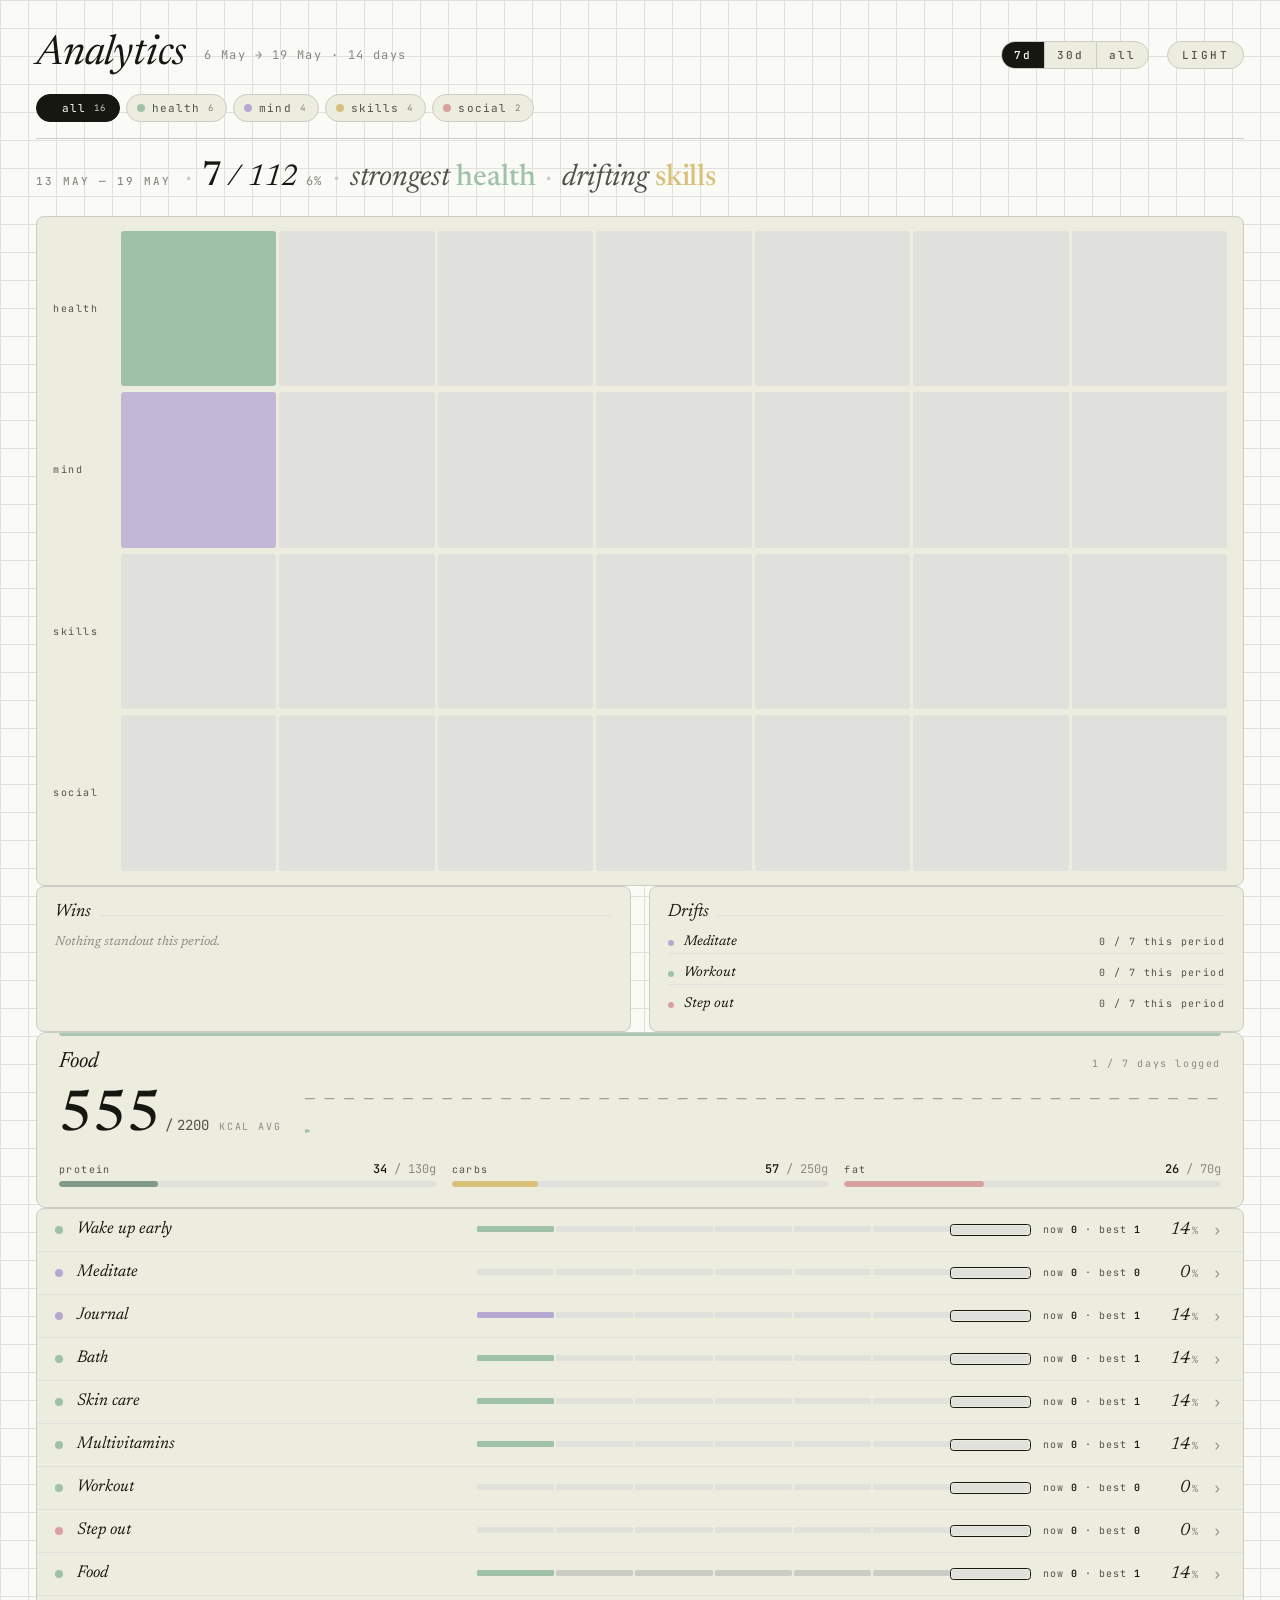
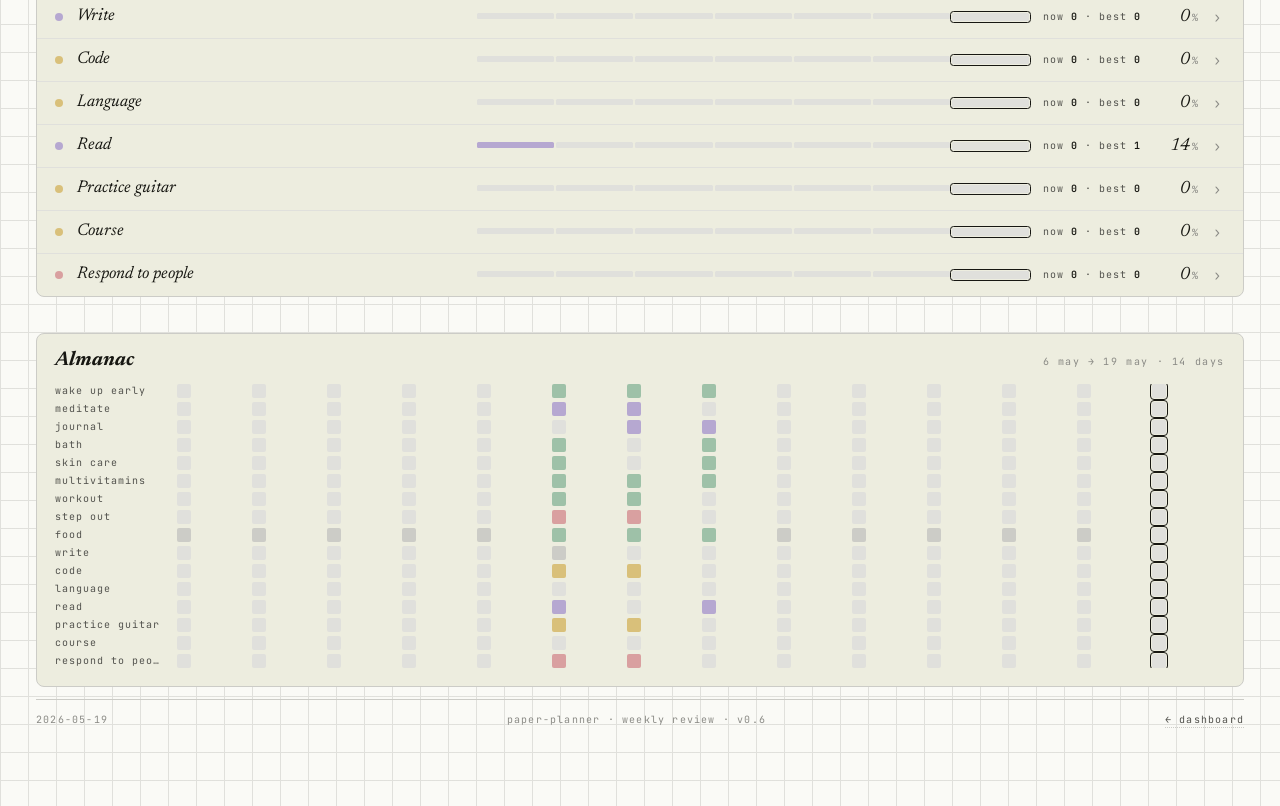
==== analytics.html @ 9935103f "add to-do side panel (v0.7)   - state/todos.yaml: single cross-day file holding running to-dos   - a" ====
<!doctype html>
<html lang="en">
<head>
<meta charset="utf-8" />
<meta name="viewport" content="width=device-width, initial-scale=1" />
<title>Analytics — Life · 6 May → 19 May · 14 days</title>
<link rel="preconnect" href="https://fonts.googleapis.com">
<link rel="preconnect" href="https://fonts.gstatic.com" crossorigin>
<link href="https://fonts.googleapis.com/css2?family=Newsreader:ital,wght@0,400;0,500;1,400;1,500&family=JetBrains+Mono:wght@400;500;600&display=swap" rel="stylesheet">
<link rel="stylesheet" href="style.css" />
</head>
<body data-theme="light" data-filter="all" data-range="7d" data-page="analytics">
  <div class="paper paper--ana">
    <header class="head">
      <div class="headline">
        <h1 class="date">Analytics</h1>
        <span class="time">6 May → 19 May · 14 days</span>
        <div class="range-toggle" role="tablist" aria-label="Time range"><button class="range-btn" data-range="7d" type="button">7d</button><button class="range-btn" data-range="30d" type="button">30d</button><button class="range-btn" data-range="all" type="button">all</button></div>
        <button class="theme-btn" data-action="theme" type="button" aria-label="Toggle theme">light</button>
      </div>
      <nav class="filters" aria-label="Filter by category"><button class="pill pill--all" data-filter="all" type="button"><span class="pill__dot"></span>all<span class="pill__count">16</span></button><button class="pill pill--health" data-filter="health" type="button"><span class="pill__dot"></span>health<span class="pill__count">6</span></button><button class="pill pill--mind" data-filter="mind" type="button"><span class="pill__dot"></span>mind<span class="pill__count">4</span></button><button class="pill pill--skills" data-filter="skills" type="button"><span class="pill__dot"></span>skills<span class="pill__count">4</span></button><button class="pill pill--social" data-filter="social" type="button"><span class="pill__dot"></span>social<span class="pill__count">2</span></button></nav>
    </header>

    <main class="ana-main">
      
      <div class="ana-bundle range-7d" data-range="7d">
        <section class="ana-hero">
          <p class="ana-hero__sentence"><span class="ana-hero__period">13 May — 19 May</span><span class="ana-hero__sep">·</span><span class="ana-hero__count"><b>7</b> / 112</span><span class="ana-hero__pct">6%</span><span class="ana-hero__sep">·</span><span class="ana-hero__cat">strongest <b class="cat cat--health">health</b></span><span class="ana-hero__sep">·</span><span class="ana-hero__cat">drifting <b class="cat cat--skills">skills</b></span></p>
          <div class="ana-hm"><div class="ana-hm__row"><span class="ana-hm__label cat--health">health</span><div class="ana-hm__cells" style="--cols: 7"><span class="hcell hcell--cat-health hcell--i4" title="2026-05-13 · health: 5/6"></span><span class="hcell hcell--cat-health hcell--i0" title="2026-05-14 · health: 0/6"></span><span class="hcell hcell--cat-health hcell--i0" title="2026-05-15 · health: 0/6"></span><span class="hcell hcell--cat-health hcell--i0" title="2026-05-16 · health: 0/6"></span><span class="hcell hcell--cat-health hcell--i0" title="2026-05-17 · health: 0/6"></span><span class="hcell hcell--cat-health hcell--i0" title="2026-05-18 · health: 0/6"></span><span class="hcell hcell--cat-health hcell--i0" title="2026-05-19 · health: 0/6"></span></div></div><div class="ana-hm__row"><span class="ana-hm__label cat--mind">mind</span><div class="ana-hm__cells" style="--cols: 7"><span class="hcell hcell--cat-mind hcell--i3" title="2026-05-13 · mind: 2/4"></span><span class="hcell hcell--cat-mind hcell--i0" title="2026-05-14 · mind: 0/4"></span><span class="hcell hcell--cat-mind hcell--i0" title="2026-05-15 · mind: 0/4"></span><span class="hcell hcell--cat-mind hcell--i0" title="2026-05-16 · mind: 0/4"></span><span class="hcell hcell--cat-mind hcell--i0" title="2026-05-17 · mind: 0/4"></span><span class="hcell hcell--cat-mind hcell--i0" title="2026-05-18 · mind: 0/4"></span><span class="hcell hcell--cat-mind hcell--i0" title="2026-05-19 · mind: 0/4"></span></div></div><div class="ana-hm__row"><span class="ana-hm__label cat--skills">skills</span><div class="ana-hm__cells" style="--cols: 7"><span class="hcell hcell--cat-skills hcell--i0" title="2026-05-13 · skills: 0/4"></span><span class="hcell hcell--cat-skills hcell--i0" title="2026-05-14 · skills: 0/4"></span><span class="hcell hcell--cat-skills hcell--i0" title="2026-05-15 · skills: 0/4"></span><span class="hcell hcell--cat-skills hcell--i0" title="2026-05-16 · skills: 0/4"></span><span class="hcell hcell--cat-skills hcell--i0" title="2026-05-17 · skills: 0/4"></span><span class="hcell hcell--cat-skills hcell--i0" title="2026-05-18 · skills: 0/4"></span><span class="hcell hcell--cat-skills hcell--i0" title="2026-05-19 · skills: 0/4"></span></div></div><div class="ana-hm__row"><span class="ana-hm__label cat--social">social</span><div class="ana-hm__cells" style="--cols: 7"><span class="hcell hcell--cat-social hcell--i0" title="2026-05-13 · social: 0/2"></span><span class="hcell hcell--cat-social hcell--i0" title="2026-05-14 · social: 0/2"></span><span class="hcell hcell--cat-social hcell--i0" title="2026-05-15 · social: 0/2"></span><span class="hcell hcell--cat-social hcell--i0" title="2026-05-16 · social: 0/2"></span><span class="hcell hcell--cat-social hcell--i0" title="2026-05-17 · social: 0/2"></span><span class="hcell hcell--cat-social hcell--i0" title="2026-05-18 · social: 0/2"></span><span class="hcell hcell--cat-social hcell--i0" title="2026-05-19 · social: 0/2"></span></div></div></div>
        </section>
        <div class="ana-co"><div class="ana-co__col ana-co__col--wins"><h3 class="ana-co__head">Wins</h3><ul class="ana-co__list"><li class="ana-callout ana-callout--empty">Nothing standout this period.</li></ul></div><div class="ana-co__col ana-co__col--drifts"><h3 class="ana-co__head">Drifts</h3><ul class="ana-co__list"><li class="ana-callout ana-callout--zero" data-cat="mind"><span class="ana-callout__dot cat--mind"></span><span class="ana-callout__title">Meditate</span><span class="ana-callout__label">0 / 7 this period</span></li><li class="ana-callout ana-callout--zero" data-cat="health"><span class="ana-callout__dot cat--health"></span><span class="ana-callout__title">Workout</span><span class="ana-callout__label">0 / 7 this period</span></li><li class="ana-callout ana-callout--zero" data-cat="social"><span class="ana-callout__dot cat--social"></span><span class="ana-callout__title">Step out</span><span class="ana-callout__label">0 / 7 this period</span></li></ul></div></div>
        
        <section class="ana-food">
          <header class="ana-food__head">
            <h3 class="ana-food__title">Food</h3>
            <span class="ana-food__sub">1 / 7 days logged</span>
          </header>
          <div class="ana-food__body">
            <div class="ana-food__big">
              <span class="ana-food__big-num">555</span>
              <span class="ana-food__big-sep">/</span>
              <span class="ana-food__big-tgt">2200</span>
              <span class="ana-food__big-unit">kcal avg</span>
            </div>
            <div class="ana-food__chart"><svg class="kcal-spark" viewBox="0 0 280 40" preserveAspectRatio="none" aria-hidden="true"><line class="kcal-spark__target" x1="0" y1="5.2" x2="280" y2="5.2" stroke-dasharray="3 3" /><polyline points="0.0,31.2" fill="none" /><g class="kcal-spark__dots"><circle cx="0.0" cy="31.2" r="2" /></g></svg></div>
          </div>
          <div class="ana-food__macros">
            <div class="ana-food__macro"><div class="ana-food__macro-head"><span class="ana-food__macro-name">protein</span><span class="ana-food__macro-val">34<span class="ana-food__macro-tgt"> / 130g</span></span></div><div class="ana-food__macro-track"><div class="ana-food__macro-fill ana-food__macro-fill--p" style="width: 26.2%"></div></div></div>
            <div class="ana-food__macro"><div class="ana-food__macro-head"><span class="ana-food__macro-name">carbs</span><span class="ana-food__macro-val">57<span class="ana-food__macro-tgt"> / 250g</span></span></div><div class="ana-food__macro-track"><div class="ana-food__macro-fill ana-food__macro-fill--c" style="width: 22.8%"></div></div></div>
            <div class="ana-food__macro"><div class="ana-food__macro-head"><span class="ana-food__macro-name">fat</span><span class="ana-food__macro-val">26<span class="ana-food__macro-tgt"> / 70g</span></span></div><div class="ana-food__macro-track"><div class="ana-food__macro-fill ana-food__macro-fill--f" style="width: 37.1%"></div></div></div>
          </div>
          
        </section>
        <ul class="ana-table">
          <li class="ana-row" data-cat="health" data-id="wake-early">
            <button class="ana-row__main" type="button" aria-expanded="false">
              <span class="ana-row__cat cat--health"></span>
              <span class="ana-row__title">Wake up early</span>
              <span class="ana-row__strip"><div class="goal__strip" aria-label="period history"><span class="cell cell--done" title="2026-05-13: done"></span><span class="cell cell--open" title="2026-05-14: open"></span><span class="cell cell--open" title="2026-05-15: open"></span><span class="cell cell--open" title="2026-05-16: open"></span><span class="cell cell--open" title="2026-05-17: open"></span><span class="cell cell--open" title="2026-05-18: open"></span><span class="cell cell--open cell--today" title="2026-05-19: open"></span></div></span>
              <span class="ana-row__streak">now <b>0</b> · best <b>1</b></span>
              <span class="ana-row__pct">14<span class="ana-row__pct-suf">%</span></span>
              <span class="ana-row__chev" aria-hidden="true">›</span>
            </button>
            <div class="ana-row__expand" hidden>
              <div class="dow">
                <span class="dow__title">by weekday</span>
                <div class="dow__row"><div class="dow__bar dow__bar--cat-health dow__bar--i0" title="M: 0%"><span class="dow__lbl">M</span></div><div class="dow__bar dow__bar--cat-health dow__bar--i0" title="T: 0%"><span class="dow__lbl">T</span></div><div class="dow__bar dow__bar--cat-health dow__bar--i4" title="W: 100%"><span class="dow__lbl">W</span></div><div class="dow__bar dow__bar--cat-health dow__bar--i0" title="T: 0%"><span class="dow__lbl">T</span></div><div class="dow__bar dow__bar--cat-health dow__bar--i0" title="F: 0%"><span class="dow__lbl">F</span></div><div class="dow__bar dow__bar--cat-health dow__bar--i0" title="S: 0%"><span class="dow__lbl">S</span></div><div class="dow__bar dow__bar--cat-health dow__bar--i0" title="S: 0%"><span class="dow__lbl">S</span></div></div>
              </div>
            </div>
          </li>
          <li class="ana-row" data-cat="mind" data-id="meditate">
            <button class="ana-row__main" type="button" aria-expanded="false">
              <span class="ana-row__cat cat--mind"></span>
              <span class="ana-row__title">Meditate</span>
              <span class="ana-row__strip"><div class="goal__strip" aria-label="period history"><span class="cell cell--open" title="2026-05-13: open"></span><span class="cell cell--open" title="2026-05-14: open"></span><span class="cell cell--open" title="2026-05-15: open"></span><span class="cell cell--open" title="2026-05-16: open"></span><span class="cell cell--open" title="2026-05-17: open"></span><span class="cell cell--open" title="2026-05-18: open"></span><span class="cell cell--open cell--today" title="2026-05-19: open"></span></div></span>
              <span class="ana-row__streak">now <b>0</b> · best <b>0</b></span>
              <span class="ana-row__pct">0<span class="ana-row__pct-suf">%</span></span>
              <span class="ana-row__chev" aria-hidden="true">›</span>
            </button>
            <div class="ana-row__expand" hidden>
              <div class="dow">
                <span class="dow__title">by weekday</span>
                <div class="dow__row"><div class="dow__bar dow__bar--cat-mind dow__bar--i0" title="M: 0%"><span class="dow__lbl">M</span></div><div class="dow__bar dow__bar--cat-mind dow__bar--i0" title="T: 0%"><span class="dow__lbl">T</span></div><div class="dow__bar dow__bar--cat-mind dow__bar--i0" title="W: 0%"><span class="dow__lbl">W</span></div><div class="dow__bar dow__bar--cat-mind dow__bar--i0" title="T: 0%"><span class="dow__lbl">T</span></div><div class="dow__bar dow__bar--cat-mind dow__bar--i0" title="F: 0%"><span class="dow__lbl">F</span></div><div class="dow__bar dow__bar--cat-mind dow__bar--i0" title="S: 0%"><span class="dow__lbl">S</span></div><div class="dow__bar dow__bar--cat-mind dow__bar--i0" title="S: 0%"><span class="dow__lbl">S</span></div></div>
              </div>
            </div>
          </li>
          <li class="ana-row" data-cat="mind" data-id="journal">
            <button class="ana-row__main" type="button" aria-expanded="false">
              <span class="ana-row__cat cat--mind"></span>
              <span class="ana-row__title">Journal</span>
              <span class="ana-row__strip"><div class="goal__strip" aria-label="period history"><span class="cell cell--done" title="2026-05-13: done"></span><span class="cell cell--open" title="2026-05-14: open"></span><span class="cell cell--open" title="2026-05-15: open"></span><span class="cell cell--open" title="2026-05-16: open"></span><span class="cell cell--open" title="2026-05-17: open"></span><span class="cell cell--open" title="2026-05-18: open"></span><span class="cell cell--open cell--today" title="2026-05-19: open"></span></div></span>
              <span class="ana-row__streak">now <b>0</b> · best <b>1</b></span>
              <span class="ana-row__pct">14<span class="ana-row__pct-suf">%</span></span>
              <span class="ana-row__chev" aria-hidden="true">›</span>
            </button>
            <div class="ana-row__expand" hidden>
              <div class="dow">
                <span class="dow__title">by weekday</span>
                <div class="dow__row"><div class="dow__bar dow__bar--cat-mind dow__bar--i0" title="M: 0%"><span class="dow__lbl">M</span></div><div class="dow__bar dow__bar--cat-mind dow__bar--i0" title="T: 0%"><span class="dow__lbl">T</span></div><div class="dow__bar dow__bar--cat-mind dow__bar--i4" title="W: 100%"><span class="dow__lbl">W</span></div><div class="dow__bar dow__bar--cat-mind dow__bar--i0" title="T: 0%"><span class="dow__lbl">T</span></div><div class="dow__bar dow__bar--cat-mind dow__bar--i0" title="F: 0%"><span class="dow__lbl">F</span></div><div class="dow__bar dow__bar--cat-mind dow__bar--i0" title="S: 0%"><span class="dow__lbl">S</span></div><div class="dow__bar dow__bar--cat-mind dow__bar--i0" title="S: 0%"><span class="dow__lbl">S</span></div></div>
              </div>
            </div>
          </li>
          <li class="ana-row" data-cat="health" data-id="bath">
            <button class="ana-row__main" type="button" aria-expanded="false">
              <span class="ana-row__cat cat--health"></span>
              <span class="ana-row__title">Bath</span>
              <span class="ana-row__strip"><div class="goal__strip" aria-label="period history"><span class="cell cell--done" title="2026-05-13: done"></span><span class="cell cell--open" title="2026-05-14: open"></span><span class="cell cell--open" title="2026-05-15: open"></span><span class="cell cell--open" title="2026-05-16: open"></span><span class="cell cell--open" title="2026-05-17: open"></span><span class="cell cell--open" title="2026-05-18: open"></span><span class="cell cell--open cell--today" title="2026-05-19: open"></span></div></span>
              <span class="ana-row__streak">now <b>0</b> · best <b>1</b></span>
              <span class="ana-row__pct">14<span class="ana-row__pct-suf">%</span></span>
              <span class="ana-row__chev" aria-hidden="true">›</span>
            </button>
            <div class="ana-row__expand" hidden>
              <div class="dow">
                <span class="dow__title">by weekday</span>
                <div class="dow__row"><div class="dow__bar dow__bar--cat-health dow__bar--i0" title="M: 0%"><span class="dow__lbl">M</span></div><div class="dow__bar dow__bar--cat-health dow__bar--i0" title="T: 0%"><span class="dow__lbl">T</span></div><div class="dow__bar dow__bar--cat-health dow__bar--i4" title="W: 100%"><span class="dow__lbl">W</span></div><div class="dow__bar dow__bar--cat-health dow__bar--i0" title="T: 0%"><span class="dow__lbl">T</span></div><div class="dow__bar dow__bar--cat-health dow__bar--i0" title="F: 0%"><span class="dow__lbl">F</span></div><div class="dow__bar dow__bar--cat-health dow__bar--i0" title="S: 0%"><span class="dow__lbl">S</span></div><div class="dow__bar dow__bar--cat-health dow__bar--i0" title="S: 0%"><span class="dow__lbl">S</span></div></div>
              </div>
            </div>
          </li>
          <li class="ana-row" data-cat="health" data-id="skincare">
            <button class="ana-row__main" type="button" aria-expanded="false">
              <span class="ana-row__cat cat--health"></span>
              <span class="ana-row__title">Skin care</span>
              <span class="ana-row__strip"><div class="goal__strip" aria-label="period history"><span class="cell cell--done" title="2026-05-13: done"></span><span class="cell cell--open" title="2026-05-14: open"></span><span class="cell cell--open" title="2026-05-15: open"></span><span class="cell cell--open" title="2026-05-16: open"></span><span class="cell cell--open" title="2026-05-17: open"></span><span class="cell cell--open" title="2026-05-18: open"></span><span class="cell cell--open cell--today" title="2026-05-19: open"></span></div></span>
              <span class="ana-row__streak">now <b>0</b> · best <b>1</b></span>
              <span class="ana-row__pct">14<span class="ana-row__pct-suf">%</span></span>
              <span class="ana-row__chev" aria-hidden="true">›</span>
            </button>
            <div class="ana-row__expand" hidden>
              <div class="dow">
                <span class="dow__title">by weekday</span>
                <div class="dow__row"><div class="dow__bar dow__bar--cat-health dow__bar--i0" title="M: 0%"><span class="dow__lbl">M</span></div><div class="dow__bar dow__bar--cat-health dow__bar--i0" title="T: 0%"><span class="dow__lbl">T</span></div><div class="dow__bar dow__bar--cat-health dow__bar--i4" title="W: 100%"><span class="dow__lbl">W</span></div><div class="dow__bar dow__bar--cat-health dow__bar--i0" title="T: 0%"><span class="dow__lbl">T</span></div><div class="dow__bar dow__bar--cat-health dow__bar--i0" title="F: 0%"><span class="dow__lbl">F</span></div><div class="dow__bar dow__bar--cat-health dow__bar--i0" title="S: 0%"><span class="dow__lbl">S</span></div><div class="dow__bar dow__bar--cat-health dow__bar--i0" title="S: 0%"><span class="dow__lbl">S</span></div></div>
              </div>
            </div>
          </li>
          <li class="ana-row" data-cat="health" data-id="multivitamins">
            <button class="ana-row__main" type="button" aria-expanded="false">
              <span class="ana-row__cat cat--health"></span>
              <span class="ana-row__title">Multivitamins</span>
              <span class="ana-row__strip"><div class="goal__strip" aria-label="period history"><span class="cell cell--done" title="2026-05-13: done"></span><span class="cell cell--open" title="2026-05-14: open"></span><span class="cell cell--open" title="2026-05-15: open"></span><span class="cell cell--open" title="2026-05-16: open"></span><span class="cell cell--open" title="2026-05-17: open"></span><span class="cell cell--open" title="2026-05-18: open"></span><span class="cell cell--open cell--today" title="2026-05-19: open"></span></div></span>
              <span class="ana-row__streak">now <b>0</b> · best <b>1</b></span>
              <span class="ana-row__pct">14<span class="ana-row__pct-suf">%</span></span>
              <span class="ana-row__chev" aria-hidden="true">›</span>
            </button>
            <div class="ana-row__expand" hidden>
              <div class="dow">
                <span class="dow__title">by weekday</span>
                <div class="dow__row"><div class="dow__bar dow__bar--cat-health dow__bar--i0" title="M: 0%"><span class="dow__lbl">M</span></div><div class="dow__bar dow__bar--cat-health dow__bar--i0" title="T: 0%"><span class="dow__lbl">T</span></div><div class="dow__bar dow__bar--cat-health dow__bar--i4" title="W: 100%"><span class="dow__lbl">W</span></div><div class="dow__bar dow__bar--cat-health dow__bar--i0" title="T: 0%"><span class="dow__lbl">T</span></div><div class="dow__bar dow__bar--cat-health dow__bar--i0" title="F: 0%"><span class="dow__lbl">F</span></div><div class="dow__bar dow__bar--cat-health dow__bar--i0" title="S: 0%"><span class="dow__lbl">S</span></div><div class="dow__bar dow__bar--cat-health dow__bar--i0" title="S: 0%"><span class="dow__lbl">S</span></div></div>
              </div>
            </div>
          </li>
          <li class="ana-row" data-cat="health" data-id="workout">
            <button class="ana-row__main" type="button" aria-expanded="false">
              <span class="ana-row__cat cat--health"></span>
              <span class="ana-row__title">Workout</span>
              <span class="ana-row__strip"><div class="goal__strip" aria-label="period history"><span class="cell cell--open" title="2026-05-13: open"></span><span class="cell cell--open" title="2026-05-14: open"></span><span class="cell cell--open" title="2026-05-15: open"></span><span class="cell cell--open" title="2026-05-16: open"></span><span class="cell cell--open" title="2026-05-17: open"></span><span class="cell cell--open" title="2026-05-18: open"></span><span class="cell cell--open cell--today" title="2026-05-19: open"></span></div></span>
              <span class="ana-row__streak">now <b>0</b> · best <b>0</b></span>
              <span class="ana-row__pct">0<span class="ana-row__pct-suf">%</span></span>
              <span class="ana-row__chev" aria-hidden="true">›</span>
            </button>
            <div class="ana-row__expand" hidden>
              <div class="dow">
                <span class="dow__title">by weekday</span>
                <div class="dow__row"><div class="dow__bar dow__bar--cat-health dow__bar--i0" title="M: 0%"><span class="dow__lbl">M</span></div><div class="dow__bar dow__bar--cat-health dow__bar--i0" title="T: 0%"><span class="dow__lbl">T</span></div><div class="dow__bar dow__bar--cat-health dow__bar--i0" title="W: 0%"><span class="dow__lbl">W</span></div><div class="dow__bar dow__bar--cat-health dow__bar--i0" title="T: 0%"><span class="dow__lbl">T</span></div><div class="dow__bar dow__bar--cat-health dow__bar--i0" title="F: 0%"><span class="dow__lbl">F</span></div><div class="dow__bar dow__bar--cat-health dow__bar--i0" title="S: 0%"><span class="dow__lbl">S</span></div><div class="dow__bar dow__bar--cat-health dow__bar--i0" title="S: 0%"><span class="dow__lbl">S</span></div></div>
              </div>
            </div>
          </li>
          <li class="ana-row" data-cat="social" data-id="step-out">
            <button class="ana-row__main" type="button" aria-expanded="false">
              <span class="ana-row__cat cat--social"></span>
              <span class="ana-row__title">Step out</span>
              <span class="ana-row__strip"><div class="goal__strip" aria-label="period history"><span class="cell cell--open" title="2026-05-13: open"></span><span class="cell cell--open" title="2026-05-14: open"></span><span class="cell cell--open" title="2026-05-15: open"></span><span class="cell cell--open" title="2026-05-16: open"></span><span class="cell cell--open" title="2026-05-17: open"></span><span class="cell cell--open" title="2026-05-18: open"></span><span class="cell cell--open cell--today" title="2026-05-19: open"></span></div></span>
              <span class="ana-row__streak">now <b>0</b> · best <b>0</b></span>
              <span class="ana-row__pct">0<span class="ana-row__pct-suf">%</span></span>
              <span class="ana-row__chev" aria-hidden="true">›</span>
            </button>
            <div class="ana-row__expand" hidden>
              <div class="dow">
                <span class="dow__title">by weekday</span>
                <div class="dow__row"><div class="dow__bar dow__bar--cat-social dow__bar--i0" title="M: 0%"><span class="dow__lbl">M</span></div><div class="dow__bar dow__bar--cat-social dow__bar--i0" title="T: 0%"><span class="dow__lbl">T</span></div><div class="dow__bar dow__bar--cat-social dow__bar--i0" title="W: 0%"><span class="dow__lbl">W</span></div><div class="dow__bar dow__bar--cat-social dow__bar--i0" title="T: 0%"><span class="dow__lbl">T</span></div><div class="dow__bar dow__bar--cat-social dow__bar--i0" title="F: 0%"><span class="dow__lbl">F</span></div><div class="dow__bar dow__bar--cat-social dow__bar--i0" title="S: 0%"><span class="dow__lbl">S</span></div><div class="dow__bar dow__bar--cat-social dow__bar--i0" title="S: 0%"><span class="dow__lbl">S</span></div></div>
              </div>
            </div>
          </li>
          <li class="ana-row" data-cat="health" data-id="food">
            <button class="ana-row__main" type="button" aria-expanded="false">
              <span class="ana-row__cat cat--health"></span>
              <span class="ana-row__title">Food</span>
              <span class="ana-row__strip"><div class="goal__strip" aria-label="period history"><span class="cell cell--done" title="2026-05-13: done"></span><span class="cell cell--skipped" title="2026-05-14: skipped"></span><span class="cell cell--skipped" title="2026-05-15: skipped"></span><span class="cell cell--skipped" title="2026-05-16: skipped"></span><span class="cell cell--skipped" title="2026-05-17: skipped"></span><span class="cell cell--skipped" title="2026-05-18: skipped"></span><span class="cell cell--open cell--today" title="2026-05-19: open"></span></div></span>
              <span class="ana-row__streak">now <b>0</b> · best <b>1</b></span>
              <span class="ana-row__pct">14<span class="ana-row__pct-suf">%</span></span>
              <span class="ana-row__chev" aria-hidden="true">›</span>
            </button>
            <div class="ana-row__expand" hidden>
              <div class="dow">
                <span class="dow__title">by weekday</span>
                <div class="dow__row"><div class="dow__bar dow__bar--cat-health dow__bar--i0" title="M: 0%"><span class="dow__lbl">M</span></div><div class="dow__bar dow__bar--cat-health dow__bar--i0" title="T: 0%"><span class="dow__lbl">T</span></div><div class="dow__bar dow__bar--cat-health dow__bar--i4" title="W: 100%"><span class="dow__lbl">W</span></div><div class="dow__bar dow__bar--cat-health dow__bar--i0" title="T: 0%"><span class="dow__lbl">T</span></div><div class="dow__bar dow__bar--cat-health dow__bar--i0" title="F: 0%"><span class="dow__lbl">F</span></div><div class="dow__bar dow__bar--cat-health dow__bar--i0" title="S: 0%"><span class="dow__lbl">S</span></div><div class="dow__bar dow__bar--cat-health dow__bar--i0" title="S: 0%"><span class="dow__lbl">S</span></div></div>
              </div>
            </div>
          </li>
          <li class="ana-row" data-cat="mind" data-id="write">
            <button class="ana-row__main" type="button" aria-expanded="false">
              <span class="ana-row__cat cat--mind"></span>
              <span class="ana-row__title">Write</span>
              <span class="ana-row__strip"><div class="goal__strip" aria-label="period history"><span class="cell cell--open" title="2026-05-13: open"></span><span class="cell cell--open" title="2026-05-14: open"></span><span class="cell cell--open" title="2026-05-15: open"></span><span class="cell cell--open" title="2026-05-16: open"></span><span class="cell cell--open" title="2026-05-17: open"></span><span class="cell cell--open" title="2026-05-18: open"></span><span class="cell cell--open cell--today" title="2026-05-19: open"></span></div></span>
              <span class="ana-row__streak">now <b>0</b> · best <b>0</b></span>
              <span class="ana-row__pct">0<span class="ana-row__pct-suf">%</span></span>
              <span class="ana-row__chev" aria-hidden="true">›</span>
            </button>
            <div class="ana-row__expand" hidden>
              <div class="dow">
                <span class="dow__title">by weekday</span>
                <div class="dow__row"><div class="dow__bar dow__bar--cat-mind dow__bar--i0" title="M: 0%"><span class="dow__lbl">M</span></div><div class="dow__bar dow__bar--cat-mind dow__bar--i0" title="T: 0%"><span class="dow__lbl">T</span></div><div class="dow__bar dow__bar--cat-mind dow__bar--i0" title="W: 0%"><span class="dow__lbl">W</span></div><div class="dow__bar dow__bar--cat-mind dow__bar--i0" title="T: 0%"><span class="dow__lbl">T</span></div><div class="dow__bar dow__bar--cat-mind dow__bar--i0" title="F: 0%"><span class="dow__lbl">F</span></div><div class="dow__bar dow__bar--cat-mind dow__bar--i0" title="S: 0%"><span class="dow__lbl">S</span></div><div class="dow__bar dow__bar--cat-mind dow__bar--i0" title="S: 0%"><span class="dow__lbl">S</span></div></div>
              </div>
            </div>
          </li>
          <li class="ana-row" data-cat="skills" data-id="code">
            <button class="ana-row__main" type="button" aria-expanded="false">
              <span class="ana-row__cat cat--skills"></span>
              <span class="ana-row__title">Code</span>
              <span class="ana-row__strip"><div class="goal__strip" aria-label="period history"><span class="cell cell--open" title="2026-05-13: open"></span><span class="cell cell--open" title="2026-05-14: open"></span><span class="cell cell--open" title="2026-05-15: open"></span><span class="cell cell--open" title="2026-05-16: open"></span><span class="cell cell--open" title="2026-05-17: open"></span><span class="cell cell--open" title="2026-05-18: open"></span><span class="cell cell--open cell--today" title="2026-05-19: open"></span></div></span>
              <span class="ana-row__streak">now <b>0</b> · best <b>0</b></span>
              <span class="ana-row__pct">0<span class="ana-row__pct-suf">%</span></span>
              <span class="ana-row__chev" aria-hidden="true">›</span>
            </button>
            <div class="ana-row__expand" hidden>
              <div class="dow">
                <span class="dow__title">by weekday</span>
                <div class="dow__row"><div class="dow__bar dow__bar--cat-skills dow__bar--i0" title="M: 0%"><span class="dow__lbl">M</span></div><div class="dow__bar dow__bar--cat-skills dow__bar--i0" title="T: 0%"><span class="dow__lbl">T</span></div><div class="dow__bar dow__bar--cat-skills dow__bar--i0" title="W: 0%"><span class="dow__lbl">W</span></div><div class="dow__bar dow__bar--cat-skills dow__bar--i0" title="T: 0%"><span class="dow__lbl">T</span></div><div class="dow__bar dow__bar--cat-skills dow__bar--i0" title="F: 0%"><span class="dow__lbl">F</span></div><div class="dow__bar dow__bar--cat-skills dow__bar--i0" title="S: 0%"><span class="dow__lbl">S</span></div><div class="dow__bar dow__bar--cat-skills dow__bar--i0" title="S: 0%"><span class="dow__lbl">S</span></div></div>
              </div>
            </div>
          </li>
          <li class="ana-row" data-cat="skills" data-id="language">
            <button class="ana-row__main" type="button" aria-expanded="false">
              <span class="ana-row__cat cat--skills"></span>
              <span class="ana-row__title">Language</span>
              <span class="ana-row__strip"><div class="goal__strip" aria-label="period history"><span class="cell cell--open" title="2026-05-13: open"></span><span class="cell cell--open" title="2026-05-14: open"></span><span class="cell cell--open" title="2026-05-15: open"></span><span class="cell cell--open" title="2026-05-16: open"></span><span class="cell cell--open" title="2026-05-17: open"></span><span class="cell cell--open" title="2026-05-18: open"></span><span class="cell cell--open cell--today" title="2026-05-19: open"></span></div></span>
              <span class="ana-row__streak">now <b>0</b> · best <b>0</b></span>
              <span class="ana-row__pct">0<span class="ana-row__pct-suf">%</span></span>
              <span class="ana-row__chev" aria-hidden="true">›</span>
            </button>
            <div class="ana-row__expand" hidden>
              <div class="dow">
                <span class="dow__title">by weekday</span>
                <div class="dow__row"><div class="dow__bar dow__bar--cat-skills dow__bar--i0" title="M: 0%"><span class="dow__lbl">M</span></div><div class="dow__bar dow__bar--cat-skills dow__bar--i0" title="T: 0%"><span class="dow__lbl">T</span></div><div class="dow__bar dow__bar--cat-skills dow__bar--i0" title="W: 0%"><span class="dow__lbl">W</span></div><div class="dow__bar dow__bar--cat-skills dow__bar--i0" title="T: 0%"><span class="dow__lbl">T</span></div><div class="dow__bar dow__bar--cat-skills dow__bar--i0" title="F: 0%"><span class="dow__lbl">F</span></div><div class="dow__bar dow__bar--cat-skills dow__bar--i0" title="S: 0%"><span class="dow__lbl">S</span></div><div class="dow__bar dow__bar--cat-skills dow__bar--i0" title="S: 0%"><span class="dow__lbl">S</span></div></div>
              </div>
            </div>
          </li>
          <li class="ana-row" data-cat="mind" data-id="read">
            <button class="ana-row__main" type="button" aria-expanded="false">
              <span class="ana-row__cat cat--mind"></span>
              <span class="ana-row__title">Read</span>
              <span class="ana-row__strip"><div class="goal__strip" aria-label="period history"><span class="cell cell--done" title="2026-05-13: done"></span><span class="cell cell--open" title="2026-05-14: open"></span><span class="cell cell--open" title="2026-05-15: open"></span><span class="cell cell--open" title="2026-05-16: open"></span><span class="cell cell--open" title="2026-05-17: open"></span><span class="cell cell--open" title="2026-05-18: open"></span><span class="cell cell--open cell--today" title="2026-05-19: open"></span></div></span>
              <span class="ana-row__streak">now <b>0</b> · best <b>1</b></span>
              <span class="ana-row__pct">14<span class="ana-row__pct-suf">%</span></span>
              <span class="ana-row__chev" aria-hidden="true">›</span>
            </button>
            <div class="ana-row__expand" hidden>
              <div class="dow">
                <span class="dow__title">by weekday</span>
                <div class="dow__row"><div class="dow__bar dow__bar--cat-mind dow__bar--i0" title="M: 0%"><span class="dow__lbl">M</span></div><div class="dow__bar dow__bar--cat-mind dow__bar--i0" title="T: 0%"><span class="dow__lbl">T</span></div><div class="dow__bar dow__bar--cat-mind dow__bar--i4" title="W: 100%"><span class="dow__lbl">W</span></div><div class="dow__bar dow__bar--cat-mind dow__bar--i0" title="T: 0%"><span class="dow__lbl">T</span></div><div class="dow__bar dow__bar--cat-mind dow__bar--i0" title="F: 0%"><span class="dow__lbl">F</span></div><div class="dow__bar dow__bar--cat-mind dow__bar--i0" title="S: 0%"><span class="dow__lbl">S</span></div><div class="dow__bar dow__bar--cat-mind dow__bar--i0" title="S: 0%"><span class="dow__lbl">S</span></div></div>
              </div>
            </div>
          </li>
          <li class="ana-row" data-cat="skills" data-id="guitar">
            <button class="ana-row__main" type="button" aria-expanded="false">
              <span class="ana-row__cat cat--skills"></span>
              <span class="ana-row__title">Practice guitar</span>
              <span class="ana-row__strip"><div class="goal__strip" aria-label="period history"><span class="cell cell--open" title="2026-05-13: open"></span><span class="cell cell--open" title="2026-05-14: open"></span><span class="cell cell--open" title="2026-05-15: open"></span><span class="cell cell--open" title="2026-05-16: open"></span><span class="cell cell--open" title="2026-05-17: open"></span><span class="cell cell--open" title="2026-05-18: open"></span><span class="cell cell--open cell--today" title="2026-05-19: open"></span></div></span>
              <span class="ana-row__streak">now <b>0</b> · best <b>0</b></span>
              <span class="ana-row__pct">0<span class="ana-row__pct-suf">%</span></span>
              <span class="ana-row__chev" aria-hidden="true">›</span>
            </button>
            <div class="ana-row__expand" hidden>
              <div class="dow">
                <span class="dow__title">by weekday</span>
                <div class="dow__row"><div class="dow__bar dow__bar--cat-skills dow__bar--i0" title="M: 0%"><span class="dow__lbl">M</span></div><div class="dow__bar dow__bar--cat-skills dow__bar--i0" title="T: 0%"><span class="dow__lbl">T</span></div><div class="dow__bar dow__bar--cat-skills dow__bar--i0" title="W: 0%"><span class="dow__lbl">W</span></div><div class="dow__bar dow__bar--cat-skills dow__bar--i0" title="T: 0%"><span class="dow__lbl">T</span></div><div class="dow__bar dow__bar--cat-skills dow__bar--i0" title="F: 0%"><span class="dow__lbl">F</span></div><div class="dow__bar dow__bar--cat-skills dow__bar--i0" title="S: 0%"><span class="dow__lbl">S</span></div><div class="dow__bar dow__bar--cat-skills dow__bar--i0" title="S: 0%"><span class="dow__lbl">S</span></div></div>
              </div>
            </div>
          </li>
          <li class="ana-row" data-cat="skills" data-id="course">
            <button class="ana-row__main" type="button" aria-expanded="false">
              <span class="ana-row__cat cat--skills"></span>
              <span class="ana-row__title">Course</span>
              <span class="ana-row__strip"><div class="goal__strip" aria-label="period history"><span class="cell cell--open" title="2026-05-13: open"></span><span class="cell cell--open" title="2026-05-14: open"></span><span class="cell cell--open" title="2026-05-15: open"></span><span class="cell cell--open" title="2026-05-16: open"></span><span class="cell cell--open" title="2026-05-17: open"></span><span class="cell cell--open" title="2026-05-18: open"></span><span class="cell cell--open cell--today" title="2026-05-19: open"></span></div></span>
              <span class="ana-row__streak">now <b>0</b> · best <b>0</b></span>
              <span class="ana-row__pct">0<span class="ana-row__pct-suf">%</span></span>
              <span class="ana-row__chev" aria-hidden="true">›</span>
            </button>
            <div class="ana-row__expand" hidden>
              <div class="dow">
                <span class="dow__title">by weekday</span>
                <div class="dow__row"><div class="dow__bar dow__bar--cat-skills dow__bar--i0" title="M: 0%"><span class="dow__lbl">M</span></div><div class="dow__bar dow__bar--cat-skills dow__bar--i0" title="T: 0%"><span class="dow__lbl">T</span></div><div class="dow__bar dow__bar--cat-skills dow__bar--i0" title="W: 0%"><span class="dow__lbl">W</span></div><div class="dow__bar dow__bar--cat-skills dow__bar--i0" title="T: 0%"><span class="dow__lbl">T</span></div><div class="dow__bar dow__bar--cat-skills dow__bar--i0" title="F: 0%"><span class="dow__lbl">F</span></div><div class="dow__bar dow__bar--cat-skills dow__bar--i0" title="S: 0%"><span class="dow__lbl">S</span></div><div class="dow__bar dow__bar--cat-skills dow__bar--i0" title="S: 0%"><span class="dow__lbl">S</span></div></div>
              </div>
            </div>
          </li>
          <li class="ana-row" data-cat="social" data-id="respond-to-people">
            <button class="ana-row__main" type="button" aria-expanded="false">
              <span class="ana-row__cat cat--social"></span>
              <span class="ana-row__title">Respond to people</span>
              <span class="ana-row__strip"><div class="goal__strip" aria-label="period history"><span class="cell cell--open" title="2026-05-13: open"></span><span class="cell cell--open" title="2026-05-14: open"></span><span class="cell cell--open" title="2026-05-15: open"></span><span class="cell cell--open" title="2026-05-16: open"></span><span class="cell cell--open" title="2026-05-17: open"></span><span class="cell cell--open" title="2026-05-18: open"></span><span class="cell cell--open cell--today" title="2026-05-19: open"></span></div></span>
              <span class="ana-row__streak">now <b>0</b> · best <b>0</b></span>
              <span class="ana-row__pct">0<span class="ana-row__pct-suf">%</span></span>
              <span class="ana-row__chev" aria-hidden="true">›</span>
            </button>
            <div class="ana-row__expand" hidden>
              <div class="dow">
                <span class="dow__title">by weekday</span>
                <div class="dow__row"><div class="dow__bar dow__bar--cat-social dow__bar--i0" title="M: 0%"><span class="dow__lbl">M</span></div><div class="dow__bar dow__bar--cat-social dow__bar--i0" title="T: 0%"><span class="dow__lbl">T</span></div><div class="dow__bar dow__bar--cat-social dow__bar--i0" title="W: 0%"><span class="dow__lbl">W</span></div><div class="dow__bar dow__bar--cat-social dow__bar--i0" title="T: 0%"><span class="dow__lbl">T</span></div><div class="dow__bar dow__bar--cat-social dow__bar--i0" title="F: 0%"><span class="dow__lbl">F</span></div><div class="dow__bar dow__bar--cat-social dow__bar--i0" title="S: 0%"><span class="dow__lbl">S</span></div><div class="dow__bar dow__bar--cat-social dow__bar--i0" title="S: 0%"><span class="dow__lbl">S</span></div></div>
              </div>
            </div>
          </li></ul>
      </div>
      <div class="ana-bundle range-30d" data-range="30d">
        <section class="ana-hero">
          <p class="ana-hero__sentence"><span class="ana-hero__period">6 May — 19 May</span><span class="ana-hero__sep">·</span><span class="ana-hero__count"><b>29</b> / 224</span><span class="ana-hero__pct">13%</span><span class="ana-hero__sep">·</span><span class="ana-hero__cat">strongest <b class="cat cat--health">health</b></span><span class="ana-hero__sep">·</span><span class="ana-hero__cat">drifting <b class="cat cat--skills">skills</b></span></p>
          <div class="ana-hm"><div class="ana-hm__row"><span class="ana-hm__label cat--health">health</span><div class="ana-hm__cells" style="--cols: 14"><span class="hcell hcell--cat-health hcell--i0" title="2026-05-06 · health: 0/6"></span><span class="hcell hcell--cat-health hcell--i0" title="2026-05-07 · health: 0/6"></span><span class="hcell hcell--cat-health hcell--i0" title="2026-05-08 · health: 0/6"></span><span class="hcell hcell--cat-health hcell--i0" title="2026-05-09 · health: 0/6"></span><span class="hcell hcell--cat-health hcell--i0" title="2026-05-10 · health: 0/6"></span><span class="hcell hcell--cat-health hcell--i4" title="2026-05-11 · health: 6/6"></span><span class="hcell hcell--cat-health hcell--i3" title="2026-05-12 · health: 4/6"></span><span class="hcell hcell--cat-health hcell--i4" title="2026-05-13 · health: 5/6"></span><span class="hcell hcell--cat-health hcell--i0" title="2026-05-14 · health: 0/6"></span><span class="hcell hcell--cat-health hcell--i0" title="2026-05-15 · health: 0/6"></span><span class="hcell hcell--cat-health hcell--i0" title="2026-05-16 · health: 0/6"></span><span class="hcell hcell--cat-health hcell--i0" title="2026-05-17 · health: 0/6"></span><span class="hcell hcell--cat-health hcell--i0" title="2026-05-18 · health: 0/6"></span><span class="hcell hcell--cat-health hcell--i0" title="2026-05-19 · health: 0/6"></span></div></div><div class="ana-hm__row"><span class="ana-hm__label cat--mind">mind</span><div class="ana-hm__cells" style="--cols: 14"><span class="hcell hcell--cat-mind hcell--i0" title="2026-05-06 · mind: 0/4"></span><span class="hcell hcell--cat-mind hcell--i0" title="2026-05-07 · mind: 0/4"></span><span class="hcell hcell--cat-mind hcell--i0" title="2026-05-08 · mind: 0/4"></span><span class="hcell hcell--cat-mind hcell--i0" title="2026-05-09 · mind: 0/4"></span><span class="hcell hcell--cat-mind hcell--i0" title="2026-05-10 · mind: 0/4"></span><span class="hcell hcell--cat-mind hcell--i3" title="2026-05-11 · mind: 2/4"></span><span class="hcell hcell--cat-mind hcell--i3" title="2026-05-12 · mind: 2/4"></span><span class="hcell hcell--cat-mind hcell--i3" title="2026-05-13 · mind: 2/4"></span><span class="hcell hcell--cat-mind hcell--i0" title="2026-05-14 · mind: 0/4"></span><span class="hcell hcell--cat-mind hcell--i0" title="2026-05-15 · mind: 0/4"></span><span class="hcell hcell--cat-mind hcell--i0" title="2026-05-16 · mind: 0/4"></span><span class="hcell hcell--cat-mind hcell--i0" title="2026-05-17 · mind: 0/4"></span><span class="hcell hcell--cat-mind hcell--i0" title="2026-05-18 · mind: 0/4"></span><span class="hcell hcell--cat-mind hcell--i0" title="2026-05-19 · mind: 0/4"></span></div></div><div class="ana-hm__row"><span class="ana-hm__label cat--skills">skills</span><div class="ana-hm__cells" style="--cols: 14"><span class="hcell hcell--cat-skills hcell--i0" title="2026-05-06 · skills: 0/4"></span><span class="hcell hcell--cat-skills hcell--i0" title="2026-05-07 · skills: 0/4"></span><span class="hcell hcell--cat-skills hcell--i0" title="2026-05-08 · skills: 0/4"></span><span class="hcell hcell--cat-skills hcell--i0" title="2026-05-09 · skills: 0/4"></span><span class="hcell hcell--cat-skills hcell--i0" title="2026-05-10 · skills: 0/4"></span><span class="hcell hcell--cat-skills hcell--i3" title="2026-05-11 · skills: 2/4"></span><span class="hcell hcell--cat-skills hcell--i3" title="2026-05-12 · skills: 2/4"></span><span class="hcell hcell--cat-skills hcell--i0" title="2026-05-13 · skills: 0/4"></span><span class="hcell hcell--cat-skills hcell--i0" title="2026-05-14 · skills: 0/4"></span><span class="hcell hcell--cat-skills hcell--i0" title="2026-05-15 · skills: 0/4"></span><span class="hcell hcell--cat-skills hcell--i0" title="2026-05-16 · skills: 0/4"></span><span class="hcell hcell--cat-skills hcell--i0" title="2026-05-17 · skills: 0/4"></span><span class="hcell hcell--cat-skills hcell--i0" title="2026-05-18 · skills: 0/4"></span><span class="hcell hcell--cat-skills hcell--i0" title="2026-05-19 · skills: 0/4"></span></div></div><div class="ana-hm__row"><span class="ana-hm__label cat--social">social</span><div class="ana-hm__cells" style="--cols: 14"><span class="hcell hcell--cat-social hcell--i0" title="2026-05-06 · social: 0/2"></span><span class="hcell hcell--cat-social hcell--i0" title="2026-05-07 · social: 0/2"></span><span class="hcell hcell--cat-social hcell--i0" title="2026-05-08 · social: 0/2"></span><span class="hcell hcell--cat-social hcell--i0" title="2026-05-09 · social: 0/2"></span><span class="hcell hcell--cat-social hcell--i0" title="2026-05-10 · social: 0/2"></span><span class="hcell hcell--cat-social hcell--i4" title="2026-05-11 · social: 2/2"></span><span class="hcell hcell--cat-social hcell--i4" title="2026-05-12 · social: 2/2"></span><span class="hcell hcell--cat-social hcell--i0" title="2026-05-13 · social: 0/2"></span><span class="hcell hcell--cat-social hcell--i0" title="2026-05-14 · social: 0/2"></span><span class="hcell hcell--cat-social hcell--i0" title="2026-05-15 · social: 0/2"></span><span class="hcell hcell--cat-social hcell--i0" title="2026-05-16 · social: 0/2"></span><span class="hcell hcell--cat-social hcell--i0" title="2026-05-17 · social: 0/2"></span><span class="hcell hcell--cat-social hcell--i0" title="2026-05-18 · social: 0/2"></span><span class="hcell hcell--cat-social hcell--i0" title="2026-05-19 · social: 0/2"></span></div></div></div>
        </section>
        <div class="ana-co"><div class="ana-co__col ana-co__col--wins"><h3 class="ana-co__head">Wins</h3><ul class="ana-co__list"><li class="ana-callout ana-callout--empty">Nothing standout this period.</li></ul></div><div class="ana-co__col ana-co__col--drifts"><h3 class="ana-co__head">Drifts</h3><ul class="ana-co__list"><li class="ana-callout ana-callout--zero" data-cat="mind"><span class="ana-callout__dot cat--mind"></span><span class="ana-callout__title">Write</span><span class="ana-callout__label">0 / 14 this period</span></li><li class="ana-callout ana-callout--zero" data-cat="skills"><span class="ana-callout__dot cat--skills"></span><span class="ana-callout__title">Language</span><span class="ana-callout__label">0 / 14 this period</span></li><li class="ana-callout ana-callout--zero" data-cat="skills"><span class="ana-callout__dot cat--skills"></span><span class="ana-callout__title">Course</span><span class="ana-callout__label">0 / 14 this period</span></li></ul></div></div>
        
        <section class="ana-food">
          <header class="ana-food__head">
            <h3 class="ana-food__title">Food</h3>
            <span class="ana-food__sub">3 / 14 days logged</span>
          </header>
          <div class="ana-food__body">
            <div class="ana-food__big">
              <span class="ana-food__big-num">1111</span>
              <span class="ana-food__big-sep">/</span>
              <span class="ana-food__big-tgt">2200</span>
              <span class="ana-food__big-unit">kcal avg</span>
            </div>
            <div class="ana-food__chart"><svg class="kcal-spark" viewBox="0 0 280 40" preserveAspectRatio="none" aria-hidden="true"><line class="kcal-spark__target" x1="0" y1="5.2" x2="280" y2="5.2" stroke-dasharray="3 3" /><polyline points="107.7,15.3 129.2,20.8 150.8,31.2" fill="none" /><g class="kcal-spark__dots"><circle cx="107.7" cy="15.3" r="2" /><circle cx="129.2" cy="20.8" r="2" /><circle cx="150.8" cy="31.2" r="2" /></g></svg></div>
          </div>
          <div class="ana-food__macros">
            <div class="ana-food__macro"><div class="ana-food__macro-head"><span class="ana-food__macro-name">protein</span><span class="ana-food__macro-val">82<span class="ana-food__macro-tgt"> / 130g</span></span></div><div class="ana-food__macro-track"><div class="ana-food__macro-fill ana-food__macro-fill--p" style="width: 63.1%"></div></div></div>
            <div class="ana-food__macro"><div class="ana-food__macro-head"><span class="ana-food__macro-name">carbs</span><span class="ana-food__macro-val">100<span class="ana-food__macro-tgt"> / 250g</span></span></div><div class="ana-food__macro-track"><div class="ana-food__macro-fill ana-food__macro-fill--c" style="width: 40.0%"></div></div></div>
            <div class="ana-food__macro"><div class="ana-food__macro-head"><span class="ana-food__macro-name">fat</span><span class="ana-food__macro-val">45<span class="ana-food__macro-tgt"> / 70g</span></span></div><div class="ana-food__macro-track"><div class="ana-food__macro-fill ana-food__macro-fill--f" style="width: 64.3%"></div></div></div>
          </div>
          <div class="ana-food__detail"><span>highest <b>1565</b> kcal · 11 May</span><span>lowest <b>555</b> kcal · 13 May</span></div>
        </section>
        <ul class="ana-table">
          <li class="ana-row" data-cat="health" data-id="wake-early">
            <button class="ana-row__main" type="button" aria-expanded="false">
              <span class="ana-row__cat cat--health"></span>
              <span class="ana-row__title">Wake up early</span>
              <span class="ana-row__strip"><div class="goal__strip" aria-label="period history"><span class="cell cell--open" title="2026-05-06: open"></span><span class="cell cell--open" title="2026-05-07: open"></span><span class="cell cell--open" title="2026-05-08: open"></span><span class="cell cell--open" title="2026-05-09: open"></span><span class="cell cell--open" title="2026-05-10: open"></span><span class="cell cell--done" title="2026-05-11: done"></span><span class="cell cell--done" title="2026-05-12: done"></span><span class="cell cell--done" title="2026-05-13: done"></span><span class="cell cell--open" title="2026-05-14: open"></span><span class="cell cell--open" title="2026-05-15: open"></span><span class="cell cell--open" title="2026-05-16: open"></span><span class="cell cell--open" title="2026-05-17: open"></span><span class="cell cell--open" title="2026-05-18: open"></span><span class="cell cell--open cell--today" title="2026-05-19: open"></span></div></span>
              <span class="ana-row__streak">now <b>0</b> · best <b>3</b></span>
              <span class="ana-row__pct">21<span class="ana-row__pct-suf">%</span></span>
              <span class="ana-row__chev" aria-hidden="true">›</span>
            </button>
            <div class="ana-row__expand" hidden>
              <div class="dow">
                <span class="dow__title">by weekday</span>
                <div class="dow__row"><div class="dow__bar dow__bar--cat-health dow__bar--i3" title="M: 50%"><span class="dow__lbl">M</span></div><div class="dow__bar dow__bar--cat-health dow__bar--i3" title="T: 50%"><span class="dow__lbl">T</span></div><div class="dow__bar dow__bar--cat-health dow__bar--i3" title="W: 50%"><span class="dow__lbl">W</span></div><div class="dow__bar dow__bar--cat-health dow__bar--i0" title="T: 0%"><span class="dow__lbl">T</span></div><div class="dow__bar dow__bar--cat-health dow__bar--i0" title="F: 0%"><span class="dow__lbl">F</span></div><div class="dow__bar dow__bar--cat-health dow__bar--i0" title="S: 0%"><span class="dow__lbl">S</span></div><div class="dow__bar dow__bar--cat-health dow__bar--i0" title="S: 0%"><span class="dow__lbl">S</span></div></div>
              </div>
            </div>
          </li>
          <li class="ana-row" data-cat="mind" data-id="meditate">
            <button class="ana-row__main" type="button" aria-expanded="false">
              <span class="ana-row__cat cat--mind"></span>
              <span class="ana-row__title">Meditate</span>
              <span class="ana-row__strip"><div class="goal__strip" aria-label="period history"><span class="cell cell--open" title="2026-05-06: open"></span><span class="cell cell--open" title="2026-05-07: open"></span><span class="cell cell--open" title="2026-05-08: open"></span><span class="cell cell--open" title="2026-05-09: open"></span><span class="cell cell--open" title="2026-05-10: open"></span><span class="cell cell--done" title="2026-05-11: done"></span><span class="cell cell--done" title="2026-05-12: done"></span><span class="cell cell--open" title="2026-05-13: open"></span><span class="cell cell--open" title="2026-05-14: open"></span><span class="cell cell--open" title="2026-05-15: open"></span><span class="cell cell--open" title="2026-05-16: open"></span><span class="cell cell--open" title="2026-05-17: open"></span><span class="cell cell--open" title="2026-05-18: open"></span><span class="cell cell--open cell--today" title="2026-05-19: open"></span></div></span>
              <span class="ana-row__streak">now <b>0</b> · best <b>2</b></span>
              <span class="ana-row__pct">14<span class="ana-row__pct-suf">%</span></span>
              <span class="ana-row__chev" aria-hidden="true">›</span>
            </button>
            <div class="ana-row__expand" hidden>
              <div class="dow">
                <span class="dow__title">by weekday</span>
                <div class="dow__row"><div class="dow__bar dow__bar--cat-mind dow__bar--i3" title="M: 50%"><span class="dow__lbl">M</span></div><div class="dow__bar dow__bar--cat-mind dow__bar--i3" title="T: 50%"><span class="dow__lbl">T</span></div><div class="dow__bar dow__bar--cat-mind dow__bar--i0" title="W: 0%"><span class="dow__lbl">W</span></div><div class="dow__bar dow__bar--cat-mind dow__bar--i0" title="T: 0%"><span class="dow__lbl">T</span></div><div class="dow__bar dow__bar--cat-mind dow__bar--i0" title="F: 0%"><span class="dow__lbl">F</span></div><div class="dow__bar dow__bar--cat-mind dow__bar--i0" title="S: 0%"><span class="dow__lbl">S</span></div><div class="dow__bar dow__bar--cat-mind dow__bar--i0" title="S: 0%"><span class="dow__lbl">S</span></div></div>
              </div>
            </div>
          </li>
          <li class="ana-row" data-cat="mind" data-id="journal">
            <button class="ana-row__main" type="button" aria-expanded="false">
              <span class="ana-row__cat cat--mind"></span>
              <span class="ana-row__title">Journal</span>
              <span class="ana-row__strip"><div class="goal__strip" aria-label="period history"><span class="cell cell--open" title="2026-05-06: open"></span><span class="cell cell--open" title="2026-05-07: open"></span><span class="cell cell--open" title="2026-05-08: open"></span><span class="cell cell--open" title="2026-05-09: open"></span><span class="cell cell--open" title="2026-05-10: open"></span><span class="cell cell--open" title="2026-05-11: open"></span><span class="cell cell--done" title="2026-05-12: done"></span><span class="cell cell--done" title="2026-05-13: done"></span><span class="cell cell--open" title="2026-05-14: open"></span><span class="cell cell--open" title="2026-05-15: open"></span><span class="cell cell--open" title="2026-05-16: open"></span><span class="cell cell--open" title="2026-05-17: open"></span><span class="cell cell--open" title="2026-05-18: open"></span><span class="cell cell--open cell--today" title="2026-05-19: open"></span></div></span>
              <span class="ana-row__streak">now <b>0</b> · best <b>2</b></span>
              <span class="ana-row__pct">14<span class="ana-row__pct-suf">%</span></span>
              <span class="ana-row__chev" aria-hidden="true">›</span>
            </button>
            <div class="ana-row__expand" hidden>
              <div class="dow">
                <span class="dow__title">by weekday</span>
                <div class="dow__row"><div class="dow__bar dow__bar--cat-mind dow__bar--i0" title="M: 0%"><span class="dow__lbl">M</span></div><div class="dow__bar dow__bar--cat-mind dow__bar--i3" title="T: 50%"><span class="dow__lbl">T</span></div><div class="dow__bar dow__bar--cat-mind dow__bar--i3" title="W: 50%"><span class="dow__lbl">W</span></div><div class="dow__bar dow__bar--cat-mind dow__bar--i0" title="T: 0%"><span class="dow__lbl">T</span></div><div class="dow__bar dow__bar--cat-mind dow__bar--i0" title="F: 0%"><span class="dow__lbl">F</span></div><div class="dow__bar dow__bar--cat-mind dow__bar--i0" title="S: 0%"><span class="dow__lbl">S</span></div><div class="dow__bar dow__bar--cat-mind dow__bar--i0" title="S: 0%"><span class="dow__lbl">S</span></div></div>
              </div>
            </div>
          </li>
          <li class="ana-row" data-cat="health" data-id="bath">
            <button class="ana-row__main" type="button" aria-expanded="false">
              <span class="ana-row__cat cat--health"></span>
              <span class="ana-row__title">Bath</span>
              <span class="ana-row__strip"><div class="goal__strip" aria-label="period history"><span class="cell cell--open" title="2026-05-06: open"></span><span class="cell cell--open" title="2026-05-07: open"></span><span class="cell cell--open" title="2026-05-08: open"></span><span class="cell cell--open" title="2026-05-09: open"></span><span class="cell cell--open" title="2026-05-10: open"></span><span class="cell cell--done" title="2026-05-11: done"></span><span class="cell cell--open" title="2026-05-12: open"></span><span class="cell cell--done" title="2026-05-13: done"></span><span class="cell cell--open" title="2026-05-14: open"></span><span class="cell cell--open" title="2026-05-15: open"></span><span class="cell cell--open" title="2026-05-16: open"></span><span class="cell cell--open" title="2026-05-17: open"></span><span class="cell cell--open" title="2026-05-18: open"></span><span class="cell cell--open cell--today" title="2026-05-19: open"></span></div></span>
              <span class="ana-row__streak">now <b>0</b> · best <b>1</b></span>
              <span class="ana-row__pct">14<span class="ana-row__pct-suf">%</span></span>
              <span class="ana-row__chev" aria-hidden="true">›</span>
            </button>
            <div class="ana-row__expand" hidden>
              <div class="dow">
                <span class="dow__title">by weekday</span>
                <div class="dow__row"><div class="dow__bar dow__bar--cat-health dow__bar--i3" title="M: 50%"><span class="dow__lbl">M</span></div><div class="dow__bar dow__bar--cat-health dow__bar--i0" title="T: 0%"><span class="dow__lbl">T</span></div><div class="dow__bar dow__bar--cat-health dow__bar--i3" title="W: 50%"><span class="dow__lbl">W</span></div><div class="dow__bar dow__bar--cat-health dow__bar--i0" title="T: 0%"><span class="dow__lbl">T</span></div><div class="dow__bar dow__bar--cat-health dow__bar--i0" title="F: 0%"><span class="dow__lbl">F</span></div><div class="dow__bar dow__bar--cat-health dow__bar--i0" title="S: 0%"><span class="dow__lbl">S</span></div><div class="dow__bar dow__bar--cat-health dow__bar--i0" title="S: 0%"><span class="dow__lbl">S</span></div></div>
              </div>
            </div>
          </li>
          <li class="ana-row" data-cat="health" data-id="skincare">
            <button class="ana-row__main" type="button" aria-expanded="false">
              <span class="ana-row__cat cat--health"></span>
              <span class="ana-row__title">Skin care</span>
              <span class="ana-row__strip"><div class="goal__strip" aria-label="period history"><span class="cell cell--open" title="2026-05-06: open"></span><span class="cell cell--open" title="2026-05-07: open"></span><span class="cell cell--open" title="2026-05-08: open"></span><span class="cell cell--open" title="2026-05-09: open"></span><span class="cell cell--open" title="2026-05-10: open"></span><span class="cell cell--done" title="2026-05-11: done"></span><span class="cell cell--open" title="2026-05-12: open"></span><span class="cell cell--done" title="2026-05-13: done"></span><span class="cell cell--open" title="2026-05-14: open"></span><span class="cell cell--open" title="2026-05-15: open"></span><span class="cell cell--open" title="2026-05-16: open"></span><span class="cell cell--open" title="2026-05-17: open"></span><span class="cell cell--open" title="2026-05-18: open"></span><span class="cell cell--open cell--today" title="2026-05-19: open"></span></div></span>
              <span class="ana-row__streak">now <b>0</b> · best <b>1</b></span>
              <span class="ana-row__pct">14<span class="ana-row__pct-suf">%</span></span>
              <span class="ana-row__chev" aria-hidden="true">›</span>
            </button>
            <div class="ana-row__expand" hidden>
              <div class="dow">
                <span class="dow__title">by weekday</span>
                <div class="dow__row"><div class="dow__bar dow__bar--cat-health dow__bar--i3" title="M: 50%"><span class="dow__lbl">M</span></div><div class="dow__bar dow__bar--cat-health dow__bar--i0" title="T: 0%"><span class="dow__lbl">T</span></div><div class="dow__bar dow__bar--cat-health dow__bar--i3" title="W: 50%"><span class="dow__lbl">W</span></div><div class="dow__bar dow__bar--cat-health dow__bar--i0" title="T: 0%"><span class="dow__lbl">T</span></div><div class="dow__bar dow__bar--cat-health dow__bar--i0" title="F: 0%"><span class="dow__lbl">F</span></div><div class="dow__bar dow__bar--cat-health dow__bar--i0" title="S: 0%"><span class="dow__lbl">S</span></div><div class="dow__bar dow__bar--cat-health dow__bar--i0" title="S: 0%"><span class="dow__lbl">S</span></div></div>
              </div>
            </div>
          </li>
          <li class="ana-row" data-cat="health" data-id="multivitamins">
            <button class="ana-row__main" type="button" aria-expanded="false">
              <span class="ana-row__cat cat--health"></span>
              <span class="ana-row__title">Multivitamins</span>
              <span class="ana-row__strip"><div class="goal__strip" aria-label="period history"><span class="cell cell--open" title="2026-05-06: open"></span><span class="cell cell--open" title="2026-05-07: open"></span><span class="cell cell--open" title="2026-05-08: open"></span><span class="cell cell--open" title="2026-05-09: open"></span><span class="cell cell--open" title="2026-05-10: open"></span><span class="cell cell--done" title="2026-05-11: done"></span><span class="cell cell--done" title="2026-05-12: done"></span><span class="cell cell--done" title="2026-05-13: done"></span><span class="cell cell--open" title="2026-05-14: open"></span><span class="cell cell--open" title="2026-05-15: open"></span><span class="cell cell--open" title="2026-05-16: open"></span><span class="cell cell--open" title="2026-05-17: open"></span><span class="cell cell--open" title="2026-05-18: open"></span><span class="cell cell--open cell--today" title="2026-05-19: open"></span></div></span>
              <span class="ana-row__streak">now <b>0</b> · best <b>3</b></span>
              <span class="ana-row__pct">21<span class="ana-row__pct-suf">%</span></span>
              <span class="ana-row__chev" aria-hidden="true">›</span>
            </button>
            <div class="ana-row__expand" hidden>
              <div class="dow">
                <span class="dow__title">by weekday</span>
                <div class="dow__row"><div class="dow__bar dow__bar--cat-health dow__bar--i3" title="M: 50%"><span class="dow__lbl">M</span></div><div class="dow__bar dow__bar--cat-health dow__bar--i3" title="T: 50%"><span class="dow__lbl">T</span></div><div class="dow__bar dow__bar--cat-health dow__bar--i3" title="W: 50%"><span class="dow__lbl">W</span></div><div class="dow__bar dow__bar--cat-health dow__bar--i0" title="T: 0%"><span class="dow__lbl">T</span></div><div class="dow__bar dow__bar--cat-health dow__bar--i0" title="F: 0%"><span class="dow__lbl">F</span></div><div class="dow__bar dow__bar--cat-health dow__bar--i0" title="S: 0%"><span class="dow__lbl">S</span></div><div class="dow__bar dow__bar--cat-health dow__bar--i0" title="S: 0%"><span class="dow__lbl">S</span></div></div>
              </div>
            </div>
          </li>
          <li class="ana-row" data-cat="health" data-id="workout">
            <button class="ana-row__main" type="button" aria-expanded="false">
              <span class="ana-row__cat cat--health"></span>
              <span class="ana-row__title">Workout</span>
              <span class="ana-row__strip"><div class="goal__strip" aria-label="period history"><span class="cell cell--open" title="2026-05-06: open"></span><span class="cell cell--open" title="2026-05-07: open"></span><span class="cell cell--open" title="2026-05-08: open"></span><span class="cell cell--open" title="2026-05-09: open"></span><span class="cell cell--open" title="2026-05-10: open"></span><span class="cell cell--done" title="2026-05-11: done"></span><span class="cell cell--done" title="2026-05-12: done"></span><span class="cell cell--open" title="2026-05-13: open"></span><span class="cell cell--open" title="2026-05-14: open"></span><span class="cell cell--open" title="2026-05-15: open"></span><span class="cell cell--open" title="2026-05-16: open"></span><span class="cell cell--open" title="2026-05-17: open"></span><span class="cell cell--open" title="2026-05-18: open"></span><span class="cell cell--open cell--today" title="2026-05-19: open"></span></div></span>
              <span class="ana-row__streak">now <b>0</b> · best <b>2</b></span>
              <span class="ana-row__pct">14<span class="ana-row__pct-suf">%</span></span>
              <span class="ana-row__chev" aria-hidden="true">›</span>
            </button>
            <div class="ana-row__expand" hidden>
              <div class="dow">
                <span class="dow__title">by weekday</span>
                <div class="dow__row"><div class="dow__bar dow__bar--cat-health dow__bar--i3" title="M: 50%"><span class="dow__lbl">M</span></div><div class="dow__bar dow__bar--cat-health dow__bar--i3" title="T: 50%"><span class="dow__lbl">T</span></div><div class="dow__bar dow__bar--cat-health dow__bar--i0" title="W: 0%"><span class="dow__lbl">W</span></div><div class="dow__bar dow__bar--cat-health dow__bar--i0" title="T: 0%"><span class="dow__lbl">T</span></div><div class="dow__bar dow__bar--cat-health dow__bar--i0" title="F: 0%"><span class="dow__lbl">F</span></div><div class="dow__bar dow__bar--cat-health dow__bar--i0" title="S: 0%"><span class="dow__lbl">S</span></div><div class="dow__bar dow__bar--cat-health dow__bar--i0" title="S: 0%"><span class="dow__lbl">S</span></div></div>
              </div>
            </div>
          </li>
          <li class="ana-row" data-cat="social" data-id="step-out">
            <button class="ana-row__main" type="button" aria-expanded="false">
              <span class="ana-row__cat cat--social"></span>
              <span class="ana-row__title">Step out</span>
              <span class="ana-row__strip"><div class="goal__strip" aria-label="period history"><span class="cell cell--open" title="2026-05-06: open"></span><span class="cell cell--open" title="2026-05-07: open"></span><span class="cell cell--open" title="2026-05-08: open"></span><span class="cell cell--open" title="2026-05-09: open"></span><span class="cell cell--open" title="2026-05-10: open"></span><span class="cell cell--done" title="2026-05-11: done"></span><span class="cell cell--done" title="2026-05-12: done"></span><span class="cell cell--open" title="2026-05-13: open"></span><span class="cell cell--open" title="2026-05-14: open"></span><span class="cell cell--open" title="2026-05-15: open"></span><span class="cell cell--open" title="2026-05-16: open"></span><span class="cell cell--open" title="2026-05-17: open"></span><span class="cell cell--open" title="2026-05-18: open"></span><span class="cell cell--open cell--today" title="2026-05-19: open"></span></div></span>
              <span class="ana-row__streak">now <b>0</b> · best <b>2</b></span>
              <span class="ana-row__pct">14<span class="ana-row__pct-suf">%</span></span>
              <span class="ana-row__chev" aria-hidden="true">›</span>
            </button>
            <div class="ana-row__expand" hidden>
              <div class="dow">
                <span class="dow__title">by weekday</span>
                <div class="dow__row"><div class="dow__bar dow__bar--cat-social dow__bar--i3" title="M: 50%"><span class="dow__lbl">M</span></div><div class="dow__bar dow__bar--cat-social dow__bar--i3" title="T: 50%"><span class="dow__lbl">T</span></div><div class="dow__bar dow__bar--cat-social dow__bar--i0" title="W: 0%"><span class="dow__lbl">W</span></div><div class="dow__bar dow__bar--cat-social dow__bar--i0" title="T: 0%"><span class="dow__lbl">T</span></div><div class="dow__bar dow__bar--cat-social dow__bar--i0" title="F: 0%"><span class="dow__lbl">F</span></div><div class="dow__bar dow__bar--cat-social dow__bar--i0" title="S: 0%"><span class="dow__lbl">S</span></div><div class="dow__bar dow__bar--cat-social dow__bar--i0" title="S: 0%"><span class="dow__lbl">S</span></div></div>
              </div>
            </div>
          </li>
          <li class="ana-row" data-cat="health" data-id="food">
            <button class="ana-row__main" type="button" aria-expanded="false">
              <span class="ana-row__cat cat--health"></span>
              <span class="ana-row__title">Food</span>
              <span class="ana-row__strip"><div class="goal__strip" aria-label="period history"><span class="cell cell--skipped" title="2026-05-06: skipped"></span><span class="cell cell--skipped" title="2026-05-07: skipped"></span><span class="cell cell--skipped" title="2026-05-08: skipped"></span><span class="cell cell--skipped" title="2026-05-09: skipped"></span><span class="cell cell--skipped" title="2026-05-10: skipped"></span><span class="cell cell--done" title="2026-05-11: done"></span><span class="cell cell--done" title="2026-05-12: done"></span><span class="cell cell--done" title="2026-05-13: done"></span><span class="cell cell--skipped" title="2026-05-14: skipped"></span><span class="cell cell--skipped" title="2026-05-15: skipped"></span><span class="cell cell--skipped" title="2026-05-16: skipped"></span><span class="cell cell--skipped" title="2026-05-17: skipped"></span><span class="cell cell--skipped" title="2026-05-18: skipped"></span><span class="cell cell--open cell--today" title="2026-05-19: open"></span></div></span>
              <span class="ana-row__streak">now <b>0</b> · best <b>3</b></span>
              <span class="ana-row__pct">21<span class="ana-row__pct-suf">%</span></span>
              <span class="ana-row__chev" aria-hidden="true">›</span>
            </button>
            <div class="ana-row__expand" hidden>
              <div class="dow">
                <span class="dow__title">by weekday</span>
                <div class="dow__row"><div class="dow__bar dow__bar--cat-health dow__bar--i3" title="M: 50%"><span class="dow__lbl">M</span></div><div class="dow__bar dow__bar--cat-health dow__bar--i3" title="T: 50%"><span class="dow__lbl">T</span></div><div class="dow__bar dow__bar--cat-health dow__bar--i3" title="W: 50%"><span class="dow__lbl">W</span></div><div class="dow__bar dow__bar--cat-health dow__bar--i0" title="T: 0%"><span class="dow__lbl">T</span></div><div class="dow__bar dow__bar--cat-health dow__bar--i0" title="F: 0%"><span class="dow__lbl">F</span></div><div class="dow__bar dow__bar--cat-health dow__bar--i0" title="S: 0%"><span class="dow__lbl">S</span></div><div class="dow__bar dow__bar--cat-health dow__bar--i0" title="S: 0%"><span class="dow__lbl">S</span></div></div>
              </div>
            </div>
          </li>
          <li class="ana-row" data-cat="mind" data-id="write">
            <button class="ana-row__main" type="button" aria-expanded="false">
              <span class="ana-row__cat cat--mind"></span>
              <span class="ana-row__title">Write</span>
              <span class="ana-row__strip"><div class="goal__strip" aria-label="period history"><span class="cell cell--open" title="2026-05-06: open"></span><span class="cell cell--open" title="2026-05-07: open"></span><span class="cell cell--open" title="2026-05-08: open"></span><span class="cell cell--open" title="2026-05-09: open"></span><span class="cell cell--open" title="2026-05-10: open"></span><span class="cell cell--skipped" title="2026-05-11: skipped"></span><span class="cell cell--open" title="2026-05-12: open"></span><span class="cell cell--open" title="2026-05-13: open"></span><span class="cell cell--open" title="2026-05-14: open"></span><span class="cell cell--open" title="2026-05-15: open"></span><span class="cell cell--open" title="2026-05-16: open"></span><span class="cell cell--open" title="2026-05-17: open"></span><span class="cell cell--open" title="2026-05-18: open"></span><span class="cell cell--open cell--today" title="2026-05-19: open"></span></div></span>
              <span class="ana-row__streak">now <b>0</b> · best <b>0</b></span>
              <span class="ana-row__pct">0<span class="ana-row__pct-suf">%</span></span>
              <span class="ana-row__chev" aria-hidden="true">›</span>
            </button>
            <div class="ana-row__expand" hidden>
              <div class="dow">
                <span class="dow__title">by weekday</span>
                <div class="dow__row"><div class="dow__bar dow__bar--cat-mind dow__bar--i0" title="M: 0%"><span class="dow__lbl">M</span></div><div class="dow__bar dow__bar--cat-mind dow__bar--i0" title="T: 0%"><span class="dow__lbl">T</span></div><div class="dow__bar dow__bar--cat-mind dow__bar--i0" title="W: 0%"><span class="dow__lbl">W</span></div><div class="dow__bar dow__bar--cat-mind dow__bar--i0" title="T: 0%"><span class="dow__lbl">T</span></div><div class="dow__bar dow__bar--cat-mind dow__bar--i0" title="F: 0%"><span class="dow__lbl">F</span></div><div class="dow__bar dow__bar--cat-mind dow__bar--i0" title="S: 0%"><span class="dow__lbl">S</span></div><div class="dow__bar dow__bar--cat-mind dow__bar--i0" title="S: 0%"><span class="dow__lbl">S</span></div></div>
              </div>
            </div>
          </li>
          <li class="ana-row" data-cat="skills" data-id="code">
            <button class="ana-row__main" type="button" aria-expanded="false">
              <span class="ana-row__cat cat--skills"></span>
              <span class="ana-row__title">Code</span>
              <span class="ana-row__strip"><div class="goal__strip" aria-label="period history"><span class="cell cell--open" title="2026-05-06: open"></span><span class="cell cell--open" title="2026-05-07: open"></span><span class="cell cell--open" title="2026-05-08: open"></span><span class="cell cell--open" title="2026-05-09: open"></span><span class="cell cell--open" title="2026-05-10: open"></span><span class="cell cell--done" title="2026-05-11: done"></span><span class="cell cell--done" title="2026-05-12: done"></span><span class="cell cell--open" title="2026-05-13: open"></span><span class="cell cell--open" title="2026-05-14: open"></span><span class="cell cell--open" title="2026-05-15: open"></span><span class="cell cell--open" title="2026-05-16: open"></span><span class="cell cell--open" title="2026-05-17: open"></span><span class="cell cell--open" title="2026-05-18: open"></span><span class="cell cell--open cell--today" title="2026-05-19: open"></span></div></span>
              <span class="ana-row__streak">now <b>0</b> · best <b>2</b></span>
              <span class="ana-row__pct">14<span class="ana-row__pct-suf">%</span></span>
              <span class="ana-row__chev" aria-hidden="true">›</span>
            </button>
            <div class="ana-row__expand" hidden>
              <div class="dow">
                <span class="dow__title">by weekday</span>
                <div class="dow__row"><div class="dow__bar dow__bar--cat-skills dow__bar--i3" title="M: 50%"><span class="dow__lbl">M</span></div><div class="dow__bar dow__bar--cat-skills dow__bar--i3" title="T: 50%"><span class="dow__lbl">T</span></div><div class="dow__bar dow__bar--cat-skills dow__bar--i0" title="W: 0%"><span class="dow__lbl">W</span></div><div class="dow__bar dow__bar--cat-skills dow__bar--i0" title="T: 0%"><span class="dow__lbl">T</span></div><div class="dow__bar dow__bar--cat-skills dow__bar--i0" title="F: 0%"><span class="dow__lbl">F</span></div><div class="dow__bar dow__bar--cat-skills dow__bar--i0" title="S: 0%"><span class="dow__lbl">S</span></div><div class="dow__bar dow__bar--cat-skills dow__bar--i0" title="S: 0%"><span class="dow__lbl">S</span></div></div>
              </div>
            </div>
          </li>
          <li class="ana-row" data-cat="skills" data-id="language">
            <button class="ana-row__main" type="button" aria-expanded="false">
              <span class="ana-row__cat cat--skills"></span>
              <span class="ana-row__title">Language</span>
              <span class="ana-row__strip"><div class="goal__strip" aria-label="period history"><span class="cell cell--open" title="2026-05-06: open"></span><span class="cell cell--open" title="2026-05-07: open"></span><span class="cell cell--open" title="2026-05-08: open"></span><span class="cell cell--open" title="2026-05-09: open"></span><span class="cell cell--open" title="2026-05-10: open"></span><span class="cell cell--open" title="2026-05-11: open"></span><span class="cell cell--open" title="2026-05-12: open"></span><span class="cell cell--open" title="2026-05-13: open"></span><span class="cell cell--open" title="2026-05-14: open"></span><span class="cell cell--open" title="2026-05-15: open"></span><span class="cell cell--open" title="2026-05-16: open"></span><span class="cell cell--open" title="2026-05-17: open"></span><span class="cell cell--open" title="2026-05-18: open"></span><span class="cell cell--open cell--today" title="2026-05-19: open"></span></div></span>
              <span class="ana-row__streak">now <b>0</b> · best <b>0</b></span>
              <span class="ana-row__pct">0<span class="ana-row__pct-suf">%</span></span>
              <span class="ana-row__chev" aria-hidden="true">›</span>
            </button>
            <div class="ana-row__expand" hidden>
              <div class="dow">
                <span class="dow__title">by weekday</span>
                <div class="dow__row"><div class="dow__bar dow__bar--cat-skills dow__bar--i0" title="M: 0%"><span class="dow__lbl">M</span></div><div class="dow__bar dow__bar--cat-skills dow__bar--i0" title="T: 0%"><span class="dow__lbl">T</span></div><div class="dow__bar dow__bar--cat-skills dow__bar--i0" title="W: 0%"><span class="dow__lbl">W</span></div><div class="dow__bar dow__bar--cat-skills dow__bar--i0" title="T: 0%"><span class="dow__lbl">T</span></div><div class="dow__bar dow__bar--cat-skills dow__bar--i0" title="F: 0%"><span class="dow__lbl">F</span></div><div class="dow__bar dow__bar--cat-skills dow__bar--i0" title="S: 0%"><span class="dow__lbl">S</span></div><div class="dow__bar dow__bar--cat-skills dow__bar--i0" title="S: 0%"><span class="dow__lbl">S</span></div></div>
              </div>
            </div>
          </li>
          <li class="ana-row" data-cat="mind" data-id="read">
            <button class="ana-row__main" type="button" aria-expanded="false">
              <span class="ana-row__cat cat--mind"></span>
              <span class="ana-row__title">Read</span>
              <span class="ana-row__strip"><div class="goal__strip" aria-label="period history"><span class="cell cell--open" title="2026-05-06: open"></span><span class="cell cell--open" title="2026-05-07: open"></span><span class="cell cell--open" title="2026-05-08: open"></span><span class="cell cell--open" title="2026-05-09: open"></span><span class="cell cell--open" title="2026-05-10: open"></span><span class="cell cell--done" title="2026-05-11: done"></span><span class="cell cell--open" title="2026-05-12: open"></span><span class="cell cell--done" title="2026-05-13: done"></span><span class="cell cell--open" title="2026-05-14: open"></span><span class="cell cell--open" title="2026-05-15: open"></span><span class="cell cell--open" title="2026-05-16: open"></span><span class="cell cell--open" title="2026-05-17: open"></span><span class="cell cell--open" title="2026-05-18: open"></span><span class="cell cell--open cell--today" title="2026-05-19: open"></span></div></span>
              <span class="ana-row__streak">now <b>0</b> · best <b>1</b></span>
              <span class="ana-row__pct">14<span class="ana-row__pct-suf">%</span></span>
              <span class="ana-row__chev" aria-hidden="true">›</span>
            </button>
            <div class="ana-row__expand" hidden>
              <div class="dow">
                <span class="dow__title">by weekday</span>
                <div class="dow__row"><div class="dow__bar dow__bar--cat-mind dow__bar--i3" title="M: 50%"><span class="dow__lbl">M</span></div><div class="dow__bar dow__bar--cat-mind dow__bar--i0" title="T: 0%"><span class="dow__lbl">T</span></div><div class="dow__bar dow__bar--cat-mind dow__bar--i3" title="W: 50%"><span class="dow__lbl">W</span></div><div class="dow__bar dow__bar--cat-mind dow__bar--i0" title="T: 0%"><span class="dow__lbl">T</span></div><div class="dow__bar dow__bar--cat-mind dow__bar--i0" title="F: 0%"><span class="dow__lbl">F</span></div><div class="dow__bar dow__bar--cat-mind dow__bar--i0" title="S: 0%"><span class="dow__lbl">S</span></div><div class="dow__bar dow__bar--cat-mind dow__bar--i0" title="S: 0%"><span class="dow__lbl">S</span></div></div>
              </div>
            </div>
          </li>
          <li class="ana-row" data-cat="skills" data-id="guitar">
            <button class="ana-row__main" type="button" aria-expanded="false">
              <span class="ana-row__cat cat--skills"></span>
              <span class="ana-row__title">Practice guitar</span>
              <span class="ana-row__strip"><div class="goal__strip" aria-label="period history"><span class="cell cell--open" title="2026-05-06: open"></span><span class="cell cell--open" title="2026-05-07: open"></span><span class="cell cell--open" title="2026-05-08: open"></span><span class="cell cell--open" title="2026-05-09: open"></span><span class="cell cell--open" title="2026-05-10: open"></span><span class="cell cell--done" title="2026-05-11: done"></span><span class="cell cell--done" title="2026-05-12: done"></span><span class="cell cell--open" title="2026-05-13: open"></span><span class="cell cell--open" title="2026-05-14: open"></span><span class="cell cell--open" title="2026-05-15: open"></span><span class="cell cell--open" title="2026-05-16: open"></span><span class="cell cell--open" title="2026-05-17: open"></span><span class="cell cell--open" title="2026-05-18: open"></span><span class="cell cell--open cell--today" title="2026-05-19: open"></span></div></span>
              <span class="ana-row__streak">now <b>0</b> · best <b>2</b></span>
              <span class="ana-row__pct">14<span class="ana-row__pct-suf">%</span></span>
              <span class="ana-row__chev" aria-hidden="true">›</span>
            </button>
            <div class="ana-row__expand" hidden>
              <div class="dow">
                <span class="dow__title">by weekday</span>
                <div class="dow__row"><div class="dow__bar dow__bar--cat-skills dow__bar--i3" title="M: 50%"><span class="dow__lbl">M</span></div><div class="dow__bar dow__bar--cat-skills dow__bar--i3" title="T: 50%"><span class="dow__lbl">T</span></div><div class="dow__bar dow__bar--cat-skills dow__bar--i0" title="W: 0%"><span class="dow__lbl">W</span></div><div class="dow__bar dow__bar--cat-skills dow__bar--i0" title="T: 0%"><span class="dow__lbl">T</span></div><div class="dow__bar dow__bar--cat-skills dow__bar--i0" title="F: 0%"><span class="dow__lbl">F</span></div><div class="dow__bar dow__bar--cat-skills dow__bar--i0" title="S: 0%"><span class="dow__lbl">S</span></div><div class="dow__bar dow__bar--cat-skills dow__bar--i0" title="S: 0%"><span class="dow__lbl">S</span></div></div>
              </div>
            </div>
          </li>
          <li class="ana-row" data-cat="skills" data-id="course">
            <button class="ana-row__main" type="button" aria-expanded="false">
              <span class="ana-row__cat cat--skills"></span>
              <span class="ana-row__title">Course</span>
              <span class="ana-row__strip"><div class="goal__strip" aria-label="period history"><span class="cell cell--open" title="2026-05-06: open"></span><span class="cell cell--open" title="2026-05-07: open"></span><span class="cell cell--open" title="2026-05-08: open"></span><span class="cell cell--open" title="2026-05-09: open"></span><span class="cell cell--open" title="2026-05-10: open"></span><span class="cell cell--open" title="2026-05-11: open"></span><span class="cell cell--open" title="2026-05-12: open"></span><span class="cell cell--open" title="2026-05-13: open"></span><span class="cell cell--open" title="2026-05-14: open"></span><span class="cell cell--open" title="2026-05-15: open"></span><span class="cell cell--open" title="2026-05-16: open"></span><span class="cell cell--open" title="2026-05-17: open"></span><span class="cell cell--open" title="2026-05-18: open"></span><span class="cell cell--open cell--today" title="2026-05-19: open"></span></div></span>
              <span class="ana-row__streak">now <b>0</b> · best <b>0</b></span>
              <span class="ana-row__pct">0<span class="ana-row__pct-suf">%</span></span>
              <span class="ana-row__chev" aria-hidden="true">›</span>
            </button>
            <div class="ana-row__expand" hidden>
              <div class="dow">
                <span class="dow__title">by weekday</span>
                <div class="dow__row"><div class="dow__bar dow__bar--cat-skills dow__bar--i0" title="M: 0%"><span class="dow__lbl">M</span></div><div class="dow__bar dow__bar--cat-skills dow__bar--i0" title="T: 0%"><span class="dow__lbl">T</span></div><div class="dow__bar dow__bar--cat-skills dow__bar--i0" title="W: 0%"><span class="dow__lbl">W</span></div><div class="dow__bar dow__bar--cat-skills dow__bar--i0" title="T: 0%"><span class="dow__lbl">T</span></div><div class="dow__bar dow__bar--cat-skills dow__bar--i0" title="F: 0%"><span class="dow__lbl">F</span></div><div class="dow__bar dow__bar--cat-skills dow__bar--i0" title="S: 0%"><span class="dow__lbl">S</span></div><div class="dow__bar dow__bar--cat-skills dow__bar--i0" title="S: 0%"><span class="dow__lbl">S</span></div></div>
              </div>
            </div>
          </li>
          <li class="ana-row" data-cat="social" data-id="respond-to-people">
            <button class="ana-row__main" type="button" aria-expanded="false">
              <span class="ana-row__cat cat--social"></span>
              <span class="ana-row__title">Respond to people</span>
              <span class="ana-row__strip"><div class="goal__strip" aria-label="period history"><span class="cell cell--open" title="2026-05-06: open"></span><span class="cell cell--open" title="2026-05-07: open"></span><span class="cell cell--open" title="2026-05-08: open"></span><span class="cell cell--open" title="2026-05-09: open"></span><span class="cell cell--open" title="2026-05-10: open"></span><span class="cell cell--done" title="2026-05-11: done"></span><span class="cell cell--done" title="2026-05-12: done"></span><span class="cell cell--open" title="2026-05-13: open"></span><span class="cell cell--open" title="2026-05-14: open"></span><span class="cell cell--open" title="2026-05-15: open"></span><span class="cell cell--open" title="2026-05-16: open"></span><span class="cell cell--open" title="2026-05-17: open"></span><span class="cell cell--open" title="2026-05-18: open"></span><span class="cell cell--open cell--today" title="2026-05-19: open"></span></div></span>
              <span class="ana-row__streak">now <b>0</b> · best <b>2</b></span>
              <span class="ana-row__pct">14<span class="ana-row__pct-suf">%</span></span>
              <span class="ana-row__chev" aria-hidden="true">›</span>
            </button>
            <div class="ana-row__expand" hidden>
              <div class="dow">
                <span class="dow__title">by weekday</span>
                <div class="dow__row"><div class="dow__bar dow__bar--cat-social dow__bar--i3" title="M: 50%"><span class="dow__lbl">M</span></div><div class="dow__bar dow__bar--cat-social dow__bar--i3" title="T: 50%"><span class="dow__lbl">T</span></div><div class="dow__bar dow__bar--cat-social dow__bar--i0" title="W: 0%"><span class="dow__lbl">W</span></div><div class="dow__bar dow__bar--cat-social dow__bar--i0" title="T: 0%"><span class="dow__lbl">T</span></div><div class="dow__bar dow__bar--cat-social dow__bar--i0" title="F: 0%"><span class="dow__lbl">F</span></div><div class="dow__bar dow__bar--cat-social dow__bar--i0" title="S: 0%"><span class="dow__lbl">S</span></div><div class="dow__bar dow__bar--cat-social dow__bar--i0" title="S: 0%"><span class="dow__lbl">S</span></div></div>
              </div>
            </div>
          </li></ul>
      </div>
      <div class="ana-bundle range-all" data-range="all">
        <section class="ana-hero">
          <p class="ana-hero__sentence"><span class="ana-hero__period">6 May — 19 May</span><span class="ana-hero__sep">·</span><span class="ana-hero__count"><b>29</b> / 224</span><span class="ana-hero__pct">13%</span><span class="ana-hero__sep">·</span><span class="ana-hero__cat">strongest <b class="cat cat--health">health</b></span><span class="ana-hero__sep">·</span><span class="ana-hero__cat">drifting <b class="cat cat--skills">skills</b></span></p>
          <div class="ana-hm"><div class="ana-hm__row"><span class="ana-hm__label cat--health">health</span><div class="ana-hm__cells" style="--cols: 14"><span class="hcell hcell--cat-health hcell--i0" title="2026-05-06 · health: 0/6"></span><span class="hcell hcell--cat-health hcell--i0" title="2026-05-07 · health: 0/6"></span><span class="hcell hcell--cat-health hcell--i0" title="2026-05-08 · health: 0/6"></span><span class="hcell hcell--cat-health hcell--i0" title="2026-05-09 · health: 0/6"></span><span class="hcell hcell--cat-health hcell--i0" title="2026-05-10 · health: 0/6"></span><span class="hcell hcell--cat-health hcell--i4" title="2026-05-11 · health: 6/6"></span><span class="hcell hcell--cat-health hcell--i3" title="2026-05-12 · health: 4/6"></span><span class="hcell hcell--cat-health hcell--i4" title="2026-05-13 · health: 5/6"></span><span class="hcell hcell--cat-health hcell--i0" title="2026-05-14 · health: 0/6"></span><span class="hcell hcell--cat-health hcell--i0" title="2026-05-15 · health: 0/6"></span><span class="hcell hcell--cat-health hcell--i0" title="2026-05-16 · health: 0/6"></span><span class="hcell hcell--cat-health hcell--i0" title="2026-05-17 · health: 0/6"></span><span class="hcell hcell--cat-health hcell--i0" title="2026-05-18 · health: 0/6"></span><span class="hcell hcell--cat-health hcell--i0" title="2026-05-19 · health: 0/6"></span></div></div><div class="ana-hm__row"><span class="ana-hm__label cat--mind">mind</span><div class="ana-hm__cells" style="--cols: 14"><span class="hcell hcell--cat-mind hcell--i0" title="2026-05-06 · mind: 0/4"></span><span class="hcell hcell--cat-mind hcell--i0" title="2026-05-07 · mind: 0/4"></span><span class="hcell hcell--cat-mind hcell--i0" title="2026-05-08 · mind: 0/4"></span><span class="hcell hcell--cat-mind hcell--i0" title="2026-05-09 · mind: 0/4"></span><span class="hcell hcell--cat-mind hcell--i0" title="2026-05-10 · mind: 0/4"></span><span class="hcell hcell--cat-mind hcell--i3" title="2026-05-11 · mind: 2/4"></span><span class="hcell hcell--cat-mind hcell--i3" title="2026-05-12 · mind: 2/4"></span><span class="hcell hcell--cat-mind hcell--i3" title="2026-05-13 · mind: 2/4"></span><span class="hcell hcell--cat-mind hcell--i0" title="2026-05-14 · mind: 0/4"></span><span class="hcell hcell--cat-mind hcell--i0" title="2026-05-15 · mind: 0/4"></span><span class="hcell hcell--cat-mind hcell--i0" title="2026-05-16 · mind: 0/4"></span><span class="hcell hcell--cat-mind hcell--i0" title="2026-05-17 · mind: 0/4"></span><span class="hcell hcell--cat-mind hcell--i0" title="2026-05-18 · mind: 0/4"></span><span class="hcell hcell--cat-mind hcell--i0" title="2026-05-19 · mind: 0/4"></span></div></div><div class="ana-hm__row"><span class="ana-hm__label cat--skills">skills</span><div class="ana-hm__cells" style="--cols: 14"><span class="hcell hcell--cat-skills hcell--i0" title="2026-05-06 · skills: 0/4"></span><span class="hcell hcell--cat-skills hcell--i0" title="2026-05-07 · skills: 0/4"></span><span class="hcell hcell--cat-skills hcell--i0" title="2026-05-08 · skills: 0/4"></span><span class="hcell hcell--cat-skills hcell--i0" title="2026-05-09 · skills: 0/4"></span><span class="hcell hcell--cat-skills hcell--i0" title="2026-05-10 · skills: 0/4"></span><span class="hcell hcell--cat-skills hcell--i3" title="2026-05-11 · skills: 2/4"></span><span class="hcell hcell--cat-skills hcell--i3" title="2026-05-12 · skills: 2/4"></span><span class="hcell hcell--cat-skills hcell--i0" title="2026-05-13 · skills: 0/4"></span><span class="hcell hcell--cat-skills hcell--i0" title="2026-05-14 · skills: 0/4"></span><span class="hcell hcell--cat-skills hcell--i0" title="2026-05-15 · skills: 0/4"></span><span class="hcell hcell--cat-skills hcell--i0" title="2026-05-16 · skills: 0/4"></span><span class="hcell hcell--cat-skills hcell--i0" title="2026-05-17 · skills: 0/4"></span><span class="hcell hcell--cat-skills hcell--i0" title="2026-05-18 · skills: 0/4"></span><span class="hcell hcell--cat-skills hcell--i0" title="2026-05-19 · skills: 0/4"></span></div></div><div class="ana-hm__row"><span class="ana-hm__label cat--social">social</span><div class="ana-hm__cells" style="--cols: 14"><span class="hcell hcell--cat-social hcell--i0" title="2026-05-06 · social: 0/2"></span><span class="hcell hcell--cat-social hcell--i0" title="2026-05-07 · social: 0/2"></span><span class="hcell hcell--cat-social hcell--i0" title="2026-05-08 · social: 0/2"></span><span class="hcell hcell--cat-social hcell--i0" title="2026-05-09 · social: 0/2"></span><span class="hcell hcell--cat-social hcell--i0" title="2026-05-10 · social: 0/2"></span><span class="hcell hcell--cat-social hcell--i4" title="2026-05-11 · social: 2/2"></span><span class="hcell hcell--cat-social hcell--i4" title="2026-05-12 · social: 2/2"></span><span class="hcell hcell--cat-social hcell--i0" title="2026-05-13 · social: 0/2"></span><span class="hcell hcell--cat-social hcell--i0" title="2026-05-14 · social: 0/2"></span><span class="hcell hcell--cat-social hcell--i0" title="2026-05-15 · social: 0/2"></span><span class="hcell hcell--cat-social hcell--i0" title="2026-05-16 · social: 0/2"></span><span class="hcell hcell--cat-social hcell--i0" title="2026-05-17 · social: 0/2"></span><span class="hcell hcell--cat-social hcell--i0" title="2026-05-18 · social: 0/2"></span><span class="hcell hcell--cat-social hcell--i0" title="2026-05-19 · social: 0/2"></span></div></div></div>
        </section>
        <div class="ana-co"><div class="ana-co__col ana-co__col--wins"><h3 class="ana-co__head">Wins</h3><ul class="ana-co__list"><li class="ana-callout ana-callout--empty">Nothing standout this period.</li></ul></div><div class="ana-co__col ana-co__col--drifts"><h3 class="ana-co__head">Drifts</h3><ul class="ana-co__list"><li class="ana-callout ana-callout--zero" data-cat="mind"><span class="ana-callout__dot cat--mind"></span><span class="ana-callout__title">Write</span><span class="ana-callout__label">0 / 14 this period</span></li><li class="ana-callout ana-callout--zero" data-cat="skills"><span class="ana-callout__dot cat--skills"></span><span class="ana-callout__title">Language</span><span class="ana-callout__label">0 / 14 this period</span></li><li class="ana-callout ana-callout--zero" data-cat="skills"><span class="ana-callout__dot cat--skills"></span><span class="ana-callout__title">Course</span><span class="ana-callout__label">0 / 14 this period</span></li></ul></div></div>
        
        <section class="ana-food">
          <header class="ana-food__head">
            <h3 class="ana-food__title">Food</h3>
            <span class="ana-food__sub">3 / 14 days logged</span>
          </header>
          <div class="ana-food__body">
            <div class="ana-food__big">
              <span class="ana-food__big-num">1111</span>
              <span class="ana-food__big-sep">/</span>
              <span class="ana-food__big-tgt">2200</span>
              <span class="ana-food__big-unit">kcal avg</span>
            </div>
            <div class="ana-food__chart"><svg class="kcal-spark" viewBox="0 0 280 40" preserveAspectRatio="none" aria-hidden="true"><line class="kcal-spark__target" x1="0" y1="5.2" x2="280" y2="5.2" stroke-dasharray="3 3" /><polyline points="107.7,15.3 129.2,20.8 150.8,31.2" fill="none" /><g class="kcal-spark__dots"><circle cx="107.7" cy="15.3" r="2" /><circle cx="129.2" cy="20.8" r="2" /><circle cx="150.8" cy="31.2" r="2" /></g></svg></div>
          </div>
          <div class="ana-food__macros">
            <div class="ana-food__macro"><div class="ana-food__macro-head"><span class="ana-food__macro-name">protein</span><span class="ana-food__macro-val">82<span class="ana-food__macro-tgt"> / 130g</span></span></div><div class="ana-food__macro-track"><div class="ana-food__macro-fill ana-food__macro-fill--p" style="width: 63.1%"></div></div></div>
            <div class="ana-food__macro"><div class="ana-food__macro-head"><span class="ana-food__macro-name">carbs</span><span class="ana-food__macro-val">100<span class="ana-food__macro-tgt"> / 250g</span></span></div><div class="ana-food__macro-track"><div class="ana-food__macro-fill ana-food__macro-fill--c" style="width: 40.0%"></div></div></div>
            <div class="ana-food__macro"><div class="ana-food__macro-head"><span class="ana-food__macro-name">fat</span><span class="ana-food__macro-val">45<span class="ana-food__macro-tgt"> / 70g</span></span></div><div class="ana-food__macro-track"><div class="ana-food__macro-fill ana-food__macro-fill--f" style="width: 64.3%"></div></div></div>
          </div>
          <div class="ana-food__detail"><span>highest <b>1565</b> kcal · 11 May</span><span>lowest <b>555</b> kcal · 13 May</span></div>
        </section>
        <ul class="ana-table">
          <li class="ana-row" data-cat="health" data-id="wake-early">
            <button class="ana-row__main" type="button" aria-expanded="false">
              <span class="ana-row__cat cat--health"></span>
              <span class="ana-row__title">Wake up early</span>
              <span class="ana-row__strip"><div class="goal__strip" aria-label="period history"><span class="cell cell--open" title="2026-05-06: open"></span><span class="cell cell--open" title="2026-05-07: open"></span><span class="cell cell--open" title="2026-05-08: open"></span><span class="cell cell--open" title="2026-05-09: open"></span><span class="cell cell--open" title="2026-05-10: open"></span><span class="cell cell--done" title="2026-05-11: done"></span><span class="cell cell--done" title="2026-05-12: done"></span><span class="cell cell--done" title="2026-05-13: done"></span><span class="cell cell--open" title="2026-05-14: open"></span><span class="cell cell--open" title="2026-05-15: open"></span><span class="cell cell--open" title="2026-05-16: open"></span><span class="cell cell--open" title="2026-05-17: open"></span><span class="cell cell--open" title="2026-05-18: open"></span><span class="cell cell--open cell--today" title="2026-05-19: open"></span></div></span>
              <span class="ana-row__streak">now <b>0</b> · best <b>3</b></span>
              <span class="ana-row__pct">21<span class="ana-row__pct-suf">%</span></span>
              <span class="ana-row__chev" aria-hidden="true">›</span>
            </button>
            <div class="ana-row__expand" hidden>
              <div class="dow">
                <span class="dow__title">by weekday</span>
                <div class="dow__row"><div class="dow__bar dow__bar--cat-health dow__bar--i3" title="M: 50%"><span class="dow__lbl">M</span></div><div class="dow__bar dow__bar--cat-health dow__bar--i3" title="T: 50%"><span class="dow__lbl">T</span></div><div class="dow__bar dow__bar--cat-health dow__bar--i3" title="W: 50%"><span class="dow__lbl">W</span></div><div class="dow__bar dow__bar--cat-health dow__bar--i0" title="T: 0%"><span class="dow__lbl">T</span></div><div class="dow__bar dow__bar--cat-health dow__bar--i0" title="F: 0%"><span class="dow__lbl">F</span></div><div class="dow__bar dow__bar--cat-health dow__bar--i0" title="S: 0%"><span class="dow__lbl">S</span></div><div class="dow__bar dow__bar--cat-health dow__bar--i0" title="S: 0%"><span class="dow__lbl">S</span></div></div>
              </div>
            </div>
          </li>
          <li class="ana-row" data-cat="mind" data-id="meditate">
            <button class="ana-row__main" type="button" aria-expanded="false">
              <span class="ana-row__cat cat--mind"></span>
              <span class="ana-row__title">Meditate</span>
              <span class="ana-row__strip"><div class="goal__strip" aria-label="period history"><span class="cell cell--open" title="2026-05-06: open"></span><span class="cell cell--open" title="2026-05-07: open"></span><span class="cell cell--open" title="2026-05-08: open"></span><span class="cell cell--open" title="2026-05-09: open"></span><span class="cell cell--open" title="2026-05-10: open"></span><span class="cell cell--done" title="2026-05-11: done"></span><span class="cell cell--done" title="2026-05-12: done"></span><span class="cell cell--open" title="2026-05-13: open"></span><span class="cell cell--open" title="2026-05-14: open"></span><span class="cell cell--open" title="2026-05-15: open"></span><span class="cell cell--open" title="2026-05-16: open"></span><span class="cell cell--open" title="2026-05-17: open"></span><span class="cell cell--open" title="2026-05-18: open"></span><span class="cell cell--open cell--today" title="2026-05-19: open"></span></div></span>
              <span class="ana-row__streak">now <b>0</b> · best <b>2</b></span>
              <span class="ana-row__pct">14<span class="ana-row__pct-suf">%</span></span>
              <span class="ana-row__chev" aria-hidden="true">›</span>
            </button>
            <div class="ana-row__expand" hidden>
              <div class="dow">
                <span class="dow__title">by weekday</span>
                <div class="dow__row"><div class="dow__bar dow__bar--cat-mind dow__bar--i3" title="M: 50%"><span class="dow__lbl">M</span></div><div class="dow__bar dow__bar--cat-mind dow__bar--i3" title="T: 50%"><span class="dow__lbl">T</span></div><div class="dow__bar dow__bar--cat-mind dow__bar--i0" title="W: 0%"><span class="dow__lbl">W</span></div><div class="dow__bar dow__bar--cat-mind dow__bar--i0" title="T: 0%"><span class="dow__lbl">T</span></div><div class="dow__bar dow__bar--cat-mind dow__bar--i0" title="F: 0%"><span class="dow__lbl">F</span></div><div class="dow__bar dow__bar--cat-mind dow__bar--i0" title="S: 0%"><span class="dow__lbl">S</span></div><div class="dow__bar dow__bar--cat-mind dow__bar--i0" title="S: 0%"><span class="dow__lbl">S</span></div></div>
              </div>
            </div>
          </li>
          <li class="ana-row" data-cat="mind" data-id="journal">
            <button class="ana-row__main" type="button" aria-expanded="false">
              <span class="ana-row__cat cat--mind"></span>
              <span class="ana-row__title">Journal</span>
              <span class="ana-row__strip"><div class="goal__strip" aria-label="period history"><span class="cell cell--open" title="2026-05-06: open"></span><span class="cell cell--open" title="2026-05-07: open"></span><span class="cell cell--open" title="2026-05-08: open"></span><span class="cell cell--open" title="2026-05-09: open"></span><span class="cell cell--open" title="2026-05-10: open"></span><span class="cell cell--open" title="2026-05-11: open"></span><span class="cell cell--done" title="2026-05-12: done"></span><span class="cell cell--done" title="2026-05-13: done"></span><span class="cell cell--open" title="2026-05-14: open"></span><span class="cell cell--open" title="2026-05-15: open"></span><span class="cell cell--open" title="2026-05-16: open"></span><span class="cell cell--open" title="2026-05-17: open"></span><span class="cell cell--open" title="2026-05-18: open"></span><span class="cell cell--open cell--today" title="2026-05-19: open"></span></div></span>
              <span class="ana-row__streak">now <b>0</b> · best <b>2</b></span>
              <span class="ana-row__pct">14<span class="ana-row__pct-suf">%</span></span>
              <span class="ana-row__chev" aria-hidden="true">›</span>
            </button>
            <div class="ana-row__expand" hidden>
              <div class="dow">
                <span class="dow__title">by weekday</span>
                <div class="dow__row"><div class="dow__bar dow__bar--cat-mind dow__bar--i0" title="M: 0%"><span class="dow__lbl">M</span></div><div class="dow__bar dow__bar--cat-mind dow__bar--i3" title="T: 50%"><span class="dow__lbl">T</span></div><div class="dow__bar dow__bar--cat-mind dow__bar--i3" title="W: 50%"><span class="dow__lbl">W</span></div><div class="dow__bar dow__bar--cat-mind dow__bar--i0" title="T: 0%"><span class="dow__lbl">T</span></div><div class="dow__bar dow__bar--cat-mind dow__bar--i0" title="F: 0%"><span class="dow__lbl">F</span></div><div class="dow__bar dow__bar--cat-mind dow__bar--i0" title="S: 0%"><span class="dow__lbl">S</span></div><div class="dow__bar dow__bar--cat-mind dow__bar--i0" title="S: 0%"><span class="dow__lbl">S</span></div></div>
              </div>
            </div>
          </li>
          <li class="ana-row" data-cat="health" data-id="bath">
            <button class="ana-row__main" type="button" aria-expanded="false">
              <span class="ana-row__cat cat--health"></span>
              <span class="ana-row__title">Bath</span>
              <span class="ana-row__strip"><div class="goal__strip" aria-label="period history"><span class="cell cell--open" title="2026-05-06: open"></span><span class="cell cell--open" title="2026-05-07: open"></span><span class="cell cell--open" title="2026-05-08: open"></span><span class="cell cell--open" title="2026-05-09: open"></span><span class="cell cell--open" title="2026-05-10: open"></span><span class="cell cell--done" title="2026-05-11: done"></span><span class="cell cell--open" title="2026-05-12: open"></span><span class="cell cell--done" title="2026-05-13: done"></span><span class="cell cell--open" title="2026-05-14: open"></span><span class="cell cell--open" title="2026-05-15: open"></span><span class="cell cell--open" title="2026-05-16: open"></span><span class="cell cell--open" title="2026-05-17: open"></span><span class="cell cell--open" title="2026-05-18: open"></span><span class="cell cell--open cell--today" title="2026-05-19: open"></span></div></span>
              <span class="ana-row__streak">now <b>0</b> · best <b>1</b></span>
              <span class="ana-row__pct">14<span class="ana-row__pct-suf">%</span></span>
              <span class="ana-row__chev" aria-hidden="true">›</span>
            </button>
            <div class="ana-row__expand" hidden>
              <div class="dow">
                <span class="dow__title">by weekday</span>
                <div class="dow__row"><div class="dow__bar dow__bar--cat-health dow__bar--i3" title="M: 50%"><span class="dow__lbl">M</span></div><div class="dow__bar dow__bar--cat-health dow__bar--i0" title="T: 0%"><span class="dow__lbl">T</span></div><div class="dow__bar dow__bar--cat-health dow__bar--i3" title="W: 50%"><span class="dow__lbl">W</span></div><div class="dow__bar dow__bar--cat-health dow__bar--i0" title="T: 0%"><span class="dow__lbl">T</span></div><div class="dow__bar dow__bar--cat-health dow__bar--i0" title="F: 0%"><span class="dow__lbl">F</span></div><div class="dow__bar dow__bar--cat-health dow__bar--i0" title="S: 0%"><span class="dow__lbl">S</span></div><div class="dow__bar dow__bar--cat-health dow__bar--i0" title="S: 0%"><span class="dow__lbl">S</span></div></div>
              </div>
            </div>
          </li>
          <li class="ana-row" data-cat="health" data-id="skincare">
            <button class="ana-row__main" type="button" aria-expanded="false">
              <span class="ana-row__cat cat--health"></span>
              <span class="ana-row__title">Skin care</span>
              <span class="ana-row__strip"><div class="goal__strip" aria-label="period history"><span class="cell cell--open" title="2026-05-06: open"></span><span class="cell cell--open" title="2026-05-07: open"></span><span class="cell cell--open" title="2026-05-08: open"></span><span class="cell cell--open" title="2026-05-09: open"></span><span class="cell cell--open" title="2026-05-10: open"></span><span class="cell cell--done" title="2026-05-11: done"></span><span class="cell cell--open" title="2026-05-12: open"></span><span class="cell cell--done" title="2026-05-13: done"></span><span class="cell cell--open" title="2026-05-14: open"></span><span class="cell cell--open" title="2026-05-15: open"></span><span class="cell cell--open" title="2026-05-16: open"></span><span class="cell cell--open" title="2026-05-17: open"></span><span class="cell cell--open" title="2026-05-18: open"></span><span class="cell cell--open cell--today" title="2026-05-19: open"></span></div></span>
              <span class="ana-row__streak">now <b>0</b> · best <b>1</b></span>
              <span class="ana-row__pct">14<span class="ana-row__pct-suf">%</span></span>
              <span class="ana-row__chev" aria-hidden="true">›</span>
            </button>
            <div class="ana-row__expand" hidden>
              <div class="dow">
                <span class="dow__title">by weekday</span>
                <div class="dow__row"><div class="dow__bar dow__bar--cat-health dow__bar--i3" title="M: 50%"><span class="dow__lbl">M</span></div><div class="dow__bar dow__bar--cat-health dow__bar--i0" title="T: 0%"><span class="dow__lbl">T</span></div><div class="dow__bar dow__bar--cat-health dow__bar--i3" title="W: 50%"><span class="dow__lbl">W</span></div><div class="dow__bar dow__bar--cat-health dow__bar--i0" title="T: 0%"><span class="dow__lbl">T</span></div><div class="dow__bar dow__bar--cat-health dow__bar--i0" title="F: 0%"><span class="dow__lbl">F</span></div><div class="dow__bar dow__bar--cat-health dow__bar--i0" title="S: 0%"><span class="dow__lbl">S</span></div><div class="dow__bar dow__bar--cat-health dow__bar--i0" title="S: 0%"><span class="dow__lbl">S</span></div></div>
              </div>
            </div>
          </li>
          <li class="ana-row" data-cat="health" data-id="multivitamins">
            <button class="ana-row__main" type="button" aria-expanded="false">
              <span class="ana-row__cat cat--health"></span>
              <span class="ana-row__title">Multivitamins</span>
              <span class="ana-row__strip"><div class="goal__strip" aria-label="period history"><span class="cell cell--open" title="2026-05-06: open"></span><span class="cell cell--open" title="2026-05-07: open"></span><span class="cell cell--open" title="2026-05-08: open"></span><span class="cell cell--open" title="2026-05-09: open"></span><span class="cell cell--open" title="2026-05-10: open"></span><span class="cell cell--done" title="2026-05-11: done"></span><span class="cell cell--done" title="2026-05-12: done"></span><span class="cell cell--done" title="2026-05-13: done"></span><span class="cell cell--open" title="2026-05-14: open"></span><span class="cell cell--open" title="2026-05-15: open"></span><span class="cell cell--open" title="2026-05-16: open"></span><span class="cell cell--open" title="2026-05-17: open"></span><span class="cell cell--open" title="2026-05-18: open"></span><span class="cell cell--open cell--today" title="2026-05-19: open"></span></div></span>
              <span class="ana-row__streak">now <b>0</b> · best <b>3</b></span>
              <span class="ana-row__pct">21<span class="ana-row__pct-suf">%</span></span>
              <span class="ana-row__chev" aria-hidden="true">›</span>
            </button>
            <div class="ana-row__expand" hidden>
              <div class="dow">
                <span class="dow__title">by weekday</span>
                <div class="dow__row"><div class="dow__bar dow__bar--cat-health dow__bar--i3" title="M: 50%"><span class="dow__lbl">M</span></div><div class="dow__bar dow__bar--cat-health dow__bar--i3" title="T: 50%"><span class="dow__lbl">T</span></div><div class="dow__bar dow__bar--cat-health dow__bar--i3" title="W: 50%"><span class="dow__lbl">W</span></div><div class="dow__bar dow__bar--cat-health dow__bar--i0" title="T: 0%"><span class="dow__lbl">T</span></div><div class="dow__bar dow__bar--cat-health dow__bar--i0" title="F: 0%"><span class="dow__lbl">F</span></div><div class="dow__bar dow__bar--cat-health dow__bar--i0" title="S: 0%"><span class="dow__lbl">S</span></div><div class="dow__bar dow__bar--cat-health dow__bar--i0" title="S: 0%"><span class="dow__lbl">S</span></div></div>
              </div>
            </div>
          </li>
          <li class="ana-row" data-cat="health" data-id="workout">
            <button class="ana-row__main" type="button" aria-expanded="false">
              <span class="ana-row__cat cat--health"></span>
              <span class="ana-row__title">Workout</span>
              <span class="ana-row__strip"><div class="goal__strip" aria-label="period history"><span class="cell cell--open" title="2026-05-06: open"></span><span class="cell cell--open" title="2026-05-07: open"></span><span class="cell cell--open" title="2026-05-08: open"></span><span class="cell cell--open" title="2026-05-09: open"></span><span class="cell cell--open" title="2026-05-10: open"></span><span class="cell cell--done" title="2026-05-11: done"></span><span class="cell cell--done" title="2026-05-12: done"></span><span class="cell cell--open" title="2026-05-13: open"></span><span class="cell cell--open" title="2026-05-14: open"></span><span class="cell cell--open" title="2026-05-15: open"></span><span class="cell cell--open" title="2026-05-16: open"></span><span class="cell cell--open" title="2026-05-17: open"></span><span class="cell cell--open" title="2026-05-18: open"></span><span class="cell cell--open cell--today" title="2026-05-19: open"></span></div></span>
              <span class="ana-row__streak">now <b>0</b> · best <b>2</b></span>
              <span class="ana-row__pct">14<span class="ana-row__pct-suf">%</span></span>
              <span class="ana-row__chev" aria-hidden="true">›</span>
            </button>
            <div class="ana-row__expand" hidden>
              <div class="dow">
                <span class="dow__title">by weekday</span>
                <div class="dow__row"><div class="dow__bar dow__bar--cat-health dow__bar--i3" title="M: 50%"><span class="dow__lbl">M</span></div><div class="dow__bar dow__bar--cat-health dow__bar--i3" title="T: 50%"><span class="dow__lbl">T</span></div><div class="dow__bar dow__bar--cat-health dow__bar--i0" title="W: 0%"><span class="dow__lbl">W</span></div><div class="dow__bar dow__bar--cat-health dow__bar--i0" title="T: 0%"><span class="dow__lbl">T</span></div><div class="dow__bar dow__bar--cat-health dow__bar--i0" title="F: 0%"><span class="dow__lbl">F</span></div><div class="dow__bar dow__bar--cat-health dow__bar--i0" title="S: 0%"><span class="dow__lbl">S</span></div><div class="dow__bar dow__bar--cat-health dow__bar--i0" title="S: 0%"><span class="dow__lbl">S</span></div></div>
              </div>
            </div>
          </li>
          <li class="ana-row" data-cat="social" data-id="step-out">
            <button class="ana-row__main" type="button" aria-expanded="false">
              <span class="ana-row__cat cat--social"></span>
              <span class="ana-row__title">Step out</span>
              <span class="ana-row__strip"><div class="goal__strip" aria-label="period history"><span class="cell cell--open" title="2026-05-06: open"></span><span class="cell cell--open" title="2026-05-07: open"></span><span class="cell cell--open" title="2026-05-08: open"></span><span class="cell cell--open" title="2026-05-09: open"></span><span class="cell cell--open" title="2026-05-10: open"></span><span class="cell cell--done" title="2026-05-11: done"></span><span class="cell cell--done" title="2026-05-12: done"></span><span class="cell cell--open" title="2026-05-13: open"></span><span class="cell cell--open" title="2026-05-14: open"></span><span class="cell cell--open" title="2026-05-15: open"></span><span class="cell cell--open" title="2026-05-16: open"></span><span class="cell cell--open" title="2026-05-17: open"></span><span class="cell cell--open" title="2026-05-18: open"></span><span class="cell cell--open cell--today" title="2026-05-19: open"></span></div></span>
              <span class="ana-row__streak">now <b>0</b> · best <b>2</b></span>
              <span class="ana-row__pct">14<span class="ana-row__pct-suf">%</span></span>
              <span class="ana-row__chev" aria-hidden="true">›</span>
            </button>
            <div class="ana-row__expand" hidden>
              <div class="dow">
                <span class="dow__title">by weekday</span>
                <div class="dow__row"><div class="dow__bar dow__bar--cat-social dow__bar--i3" title="M: 50%"><span class="dow__lbl">M</span></div><div class="dow__bar dow__bar--cat-social dow__bar--i3" title="T: 50%"><span class="dow__lbl">T</span></div><div class="dow__bar dow__bar--cat-social dow__bar--i0" title="W: 0%"><span class="dow__lbl">W</span></div><div class="dow__bar dow__bar--cat-social dow__bar--i0" title="T: 0%"><span class="dow__lbl">T</span></div><div class="dow__bar dow__bar--cat-social dow__bar--i0" title="F: 0%"><span class="dow__lbl">F</span></div><div class="dow__bar dow__bar--cat-social dow__bar--i0" title="S: 0%"><span class="dow__lbl">S</span></div><div class="dow__bar dow__bar--cat-social dow__bar--i0" title="S: 0%"><span class="dow__lbl">S</span></div></div>
              </div>
            </div>
          </li>
          <li class="ana-row" data-cat="health" data-id="food">
            <button class="ana-row__main" type="button" aria-expanded="false">
              <span class="ana-row__cat cat--health"></span>
              <span class="ana-row__title">Food</span>
              <span class="ana-row__strip"><div class="goal__strip" aria-label="period history"><span class="cell cell--skipped" title="2026-05-06: skipped"></span><span class="cell cell--skipped" title="2026-05-07: skipped"></span><span class="cell cell--skipped" title="2026-05-08: skipped"></span><span class="cell cell--skipped" title="2026-05-09: skipped"></span><span class="cell cell--skipped" title="2026-05-10: skipped"></span><span class="cell cell--done" title="2026-05-11: done"></span><span class="cell cell--done" title="2026-05-12: done"></span><span class="cell cell--done" title="2026-05-13: done"></span><span class="cell cell--skipped" title="2026-05-14: skipped"></span><span class="cell cell--skipped" title="2026-05-15: skipped"></span><span class="cell cell--skipped" title="2026-05-16: skipped"></span><span class="cell cell--skipped" title="2026-05-17: skipped"></span><span class="cell cell--skipped" title="2026-05-18: skipped"></span><span class="cell cell--open cell--today" title="2026-05-19: open"></span></div></span>
              <span class="ana-row__streak">now <b>0</b> · best <b>3</b></span>
              <span class="ana-row__pct">21<span class="ana-row__pct-suf">%</span></span>
              <span class="ana-row__chev" aria-hidden="true">›</span>
            </button>
            <div class="ana-row__expand" hidden>
              <div class="dow">
                <span class="dow__title">by weekday</span>
                <div class="dow__row"><div class="dow__bar dow__bar--cat-health dow__bar--i3" title="M: 50%"><span class="dow__lbl">M</span></div><div class="dow__bar dow__bar--cat-health dow__bar--i3" title="T: 50%"><span class="dow__lbl">T</span></div><div class="dow__bar dow__bar--cat-health dow__bar--i3" title="W: 50%"><span class="dow__lbl">W</span></div><div class="dow__bar dow__bar--cat-health dow__bar--i0" title="T: 0%"><span class="dow__lbl">T</span></div><div class="dow__bar dow__bar--cat-health dow__bar--i0" title="F: 0%"><span class="dow__lbl">F</span></div><div class="dow__bar dow__bar--cat-health dow__bar--i0" title="S: 0%"><span class="dow__lbl">S</span></div><div class="dow__bar dow__bar--cat-health dow__bar--i0" title="S: 0%"><span class="dow__lbl">S</span></div></div>
              </div>
            </div>
          </li>
          <li class="ana-row" data-cat="mind" data-id="write">
            <button class="ana-row__main" type="button" aria-expanded="false">
              <span class="ana-row__cat cat--mind"></span>
              <span class="ana-row__title">Write</span>
              <span class="ana-row__strip"><div class="goal__strip" aria-label="period history"><span class="cell cell--open" title="2026-05-06: open"></span><span class="cell cell--open" title="2026-05-07: open"></span><span class="cell cell--open" title="2026-05-08: open"></span><span class="cell cell--open" title="2026-05-09: open"></span><span class="cell cell--open" title="2026-05-10: open"></span><span class="cell cell--skipped" title="2026-05-11: skipped"></span><span class="cell cell--open" title="2026-05-12: open"></span><span class="cell cell--open" title="2026-05-13: open"></span><span class="cell cell--open" title="2026-05-14: open"></span><span class="cell cell--open" title="2026-05-15: open"></span><span class="cell cell--open" title="2026-05-16: open"></span><span class="cell cell--open" title="2026-05-17: open"></span><span class="cell cell--open" title="2026-05-18: open"></span><span class="cell cell--open cell--today" title="2026-05-19: open"></span></div></span>
              <span class="ana-row__streak">now <b>0</b> · best <b>0</b></span>
              <span class="ana-row__pct">0<span class="ana-row__pct-suf">%</span></span>
              <span class="ana-row__chev" aria-hidden="true">›</span>
            </button>
            <div class="ana-row__expand" hidden>
              <div class="dow">
                <span class="dow__title">by weekday</span>
                <div class="dow__row"><div class="dow__bar dow__bar--cat-mind dow__bar--i0" title="M: 0%"><span class="dow__lbl">M</span></div><div class="dow__bar dow__bar--cat-mind dow__bar--i0" title="T: 0%"><span class="dow__lbl">T</span></div><div class="dow__bar dow__bar--cat-mind dow__bar--i0" title="W: 0%"><span class="dow__lbl">W</span></div><div class="dow__bar dow__bar--cat-mind dow__bar--i0" title="T: 0%"><span class="dow__lbl">T</span></div><div class="dow__bar dow__bar--cat-mind dow__bar--i0" title="F: 0%"><span class="dow__lbl">F</span></div><div class="dow__bar dow__bar--cat-mind dow__bar--i0" title="S: 0%"><span class="dow__lbl">S</span></div><div class="dow__bar dow__bar--cat-mind dow__bar--i0" title="S: 0%"><span class="dow__lbl">S</span></div></div>
              </div>
            </div>
          </li>
          <li class="ana-row" data-cat="skills" data-id="code">
            <button class="ana-row__main" type="button" aria-expanded="false">
              <span class="ana-row__cat cat--skills"></span>
              <span class="ana-row__title">Code</span>
              <span class="ana-row__strip"><div class="goal__strip" aria-label="period history"><span class="cell cell--open" title="2026-05-06: open"></span><span class="cell cell--open" title="2026-05-07: open"></span><span class="cell cell--open" title="2026-05-08: open"></span><span class="cell cell--open" title="2026-05-09: open"></span><span class="cell cell--open" title="2026-05-10: open"></span><span class="cell cell--done" title="2026-05-11: done"></span><span class="cell cell--done" title="2026-05-12: done"></span><span class="cell cell--open" title="2026-05-13: open"></span><span class="cell cell--open" title="2026-05-14: open"></span><span class="cell cell--open" title="2026-05-15: open"></span><span class="cell cell--open" title="2026-05-16: open"></span><span class="cell cell--open" title="2026-05-17: open"></span><span class="cell cell--open" title="2026-05-18: open"></span><span class="cell cell--open cell--today" title="2026-05-19: open"></span></div></span>
              <span class="ana-row__streak">now <b>0</b> · best <b>2</b></span>
              <span class="ana-row__pct">14<span class="ana-row__pct-suf">%</span></span>
              <span class="ana-row__chev" aria-hidden="true">›</span>
            </button>
            <div class="ana-row__expand" hidden>
              <div class="dow">
                <span class="dow__title">by weekday</span>
                <div class="dow__row"><div class="dow__bar dow__bar--cat-skills dow__bar--i3" title="M: 50%"><span class="dow__lbl">M</span></div><div class="dow__bar dow__bar--cat-skills dow__bar--i3" title="T: 50%"><span class="dow__lbl">T</span></div><div class="dow__bar dow__bar--cat-skills dow__bar--i0" title="W: 0%"><span class="dow__lbl">W</span></div><div class="dow__bar dow__bar--cat-skills dow__bar--i0" title="T: 0%"><span class="dow__lbl">T</span></div><div class="dow__bar dow__bar--cat-skills dow__bar--i0" title="F: 0%"><span class="dow__lbl">F</span></div><div class="dow__bar dow__bar--cat-skills dow__bar--i0" title="S: 0%"><span class="dow__lbl">S</span></div><div class="dow__bar dow__bar--cat-skills dow__bar--i0" title="S: 0%"><span class="dow__lbl">S</span></div></div>
              </div>
            </div>
          </li>
          <li class="ana-row" data-cat="skills" data-id="language">
            <button class="ana-row__main" type="button" aria-expanded="false">
              <span class="ana-row__cat cat--skills"></span>
              <span class="ana-row__title">Language</span>
              <span class="ana-row__strip"><div class="goal__strip" aria-label="period history"><span class="cell cell--open" title="2026-05-06: open"></span><span class="cell cell--open" title="2026-05-07: open"></span><span class="cell cell--open" title="2026-05-08: open"></span><span class="cell cell--open" title="2026-05-09: open"></span><span class="cell cell--open" title="2026-05-10: open"></span><span class="cell cell--open" title="2026-05-11: open"></span><span class="cell cell--open" title="2026-05-12: open"></span><span class="cell cell--open" title="2026-05-13: open"></span><span class="cell cell--open" title="2026-05-14: open"></span><span class="cell cell--open" title="2026-05-15: open"></span><span class="cell cell--open" title="2026-05-16: open"></span><span class="cell cell--open" title="2026-05-17: open"></span><span class="cell cell--open" title="2026-05-18: open"></span><span class="cell cell--open cell--today" title="2026-05-19: open"></span></div></span>
              <span class="ana-row__streak">now <b>0</b> · best <b>0</b></span>
              <span class="ana-row__pct">0<span class="ana-row__pct-suf">%</span></span>
              <span class="ana-row__chev" aria-hidden="true">›</span>
            </button>
            <div class="ana-row__expand" hidden>
              <div class="dow">
                <span class="dow__title">by weekday</span>
                <div class="dow__row"><div class="dow__bar dow__bar--cat-skills dow__bar--i0" title="M: 0%"><span class="dow__lbl">M</span></div><div class="dow__bar dow__bar--cat-skills dow__bar--i0" title="T: 0%"><span class="dow__lbl">T</span></div><div class="dow__bar dow__bar--cat-skills dow__bar--i0" title="W: 0%"><span class="dow__lbl">W</span></div><div class="dow__bar dow__bar--cat-skills dow__bar--i0" title="T: 0%"><span class="dow__lbl">T</span></div><div class="dow__bar dow__bar--cat-skills dow__bar--i0" title="F: 0%"><span class="dow__lbl">F</span></div><div class="dow__bar dow__bar--cat-skills dow__bar--i0" title="S: 0%"><span class="dow__lbl">S</span></div><div class="dow__bar dow__bar--cat-skills dow__bar--i0" title="S: 0%"><span class="dow__lbl">S</span></div></div>
              </div>
            </div>
          </li>
          <li class="ana-row" data-cat="mind" data-id="read">
            <button class="ana-row__main" type="button" aria-expanded="false">
              <span class="ana-row__cat cat--mind"></span>
              <span class="ana-row__title">Read</span>
              <span class="ana-row__strip"><div class="goal__strip" aria-label="period history"><span class="cell cell--open" title="2026-05-06: open"></span><span class="cell cell--open" title="2026-05-07: open"></span><span class="cell cell--open" title="2026-05-08: open"></span><span class="cell cell--open" title="2026-05-09: open"></span><span class="cell cell--open" title="2026-05-10: open"></span><span class="cell cell--done" title="2026-05-11: done"></span><span class="cell cell--open" title="2026-05-12: open"></span><span class="cell cell--done" title="2026-05-13: done"></span><span class="cell cell--open" title="2026-05-14: open"></span><span class="cell cell--open" title="2026-05-15: open"></span><span class="cell cell--open" title="2026-05-16: open"></span><span class="cell cell--open" title="2026-05-17: open"></span><span class="cell cell--open" title="2026-05-18: open"></span><span class="cell cell--open cell--today" title="2026-05-19: open"></span></div></span>
              <span class="ana-row__streak">now <b>0</b> · best <b>1</b></span>
              <span class="ana-row__pct">14<span class="ana-row__pct-suf">%</span></span>
              <span class="ana-row__chev" aria-hidden="true">›</span>
            </button>
            <div class="ana-row__expand" hidden>
              <div class="dow">
                <span class="dow__title">by weekday</span>
                <div class="dow__row"><div class="dow__bar dow__bar--cat-mind dow__bar--i3" title="M: 50%"><span class="dow__lbl">M</span></div><div class="dow__bar dow__bar--cat-mind dow__bar--i0" title="T: 0%"><span class="dow__lbl">T</span></div><div class="dow__bar dow__bar--cat-mind dow__bar--i3" title="W: 50%"><span class="dow__lbl">W</span></div><div class="dow__bar dow__bar--cat-mind dow__bar--i0" title="T: 0%"><span class="dow__lbl">T</span></div><div class="dow__bar dow__bar--cat-mind dow__bar--i0" title="F: 0%"><span class="dow__lbl">F</span></div><div class="dow__bar dow__bar--cat-mind dow__bar--i0" title="S: 0%"><span class="dow__lbl">S</span></div><div class="dow__bar dow__bar--cat-mind dow__bar--i0" title="S: 0%"><span class="dow__lbl">S</span></div></div>
              </div>
            </div>
          </li>
          <li class="ana-row" data-cat="skills" data-id="guitar">
            <button class="ana-row__main" type="button" aria-expanded="false">
              <span class="ana-row__cat cat--skills"></span>
              <span class="ana-row__title">Practice guitar</span>
              <span class="ana-row__strip"><div class="goal__strip" aria-label="period history"><span class="cell cell--open" title="2026-05-06: open"></span><span class="cell cell--open" title="2026-05-07: open"></span><span class="cell cell--open" title="2026-05-08: open"></span><span class="cell cell--open" title="2026-05-09: open"></span><span class="cell cell--open" title="2026-05-10: open"></span><span class="cell cell--done" title="2026-05-11: done"></span><span class="cell cell--done" title="2026-05-12: done"></span><span class="cell cell--open" title="2026-05-13: open"></span><span class="cell cell--open" title="2026-05-14: open"></span><span class="cell cell--open" title="2026-05-15: open"></span><span class="cell cell--open" title="2026-05-16: open"></span><span class="cell cell--open" title="2026-05-17: open"></span><span class="cell cell--open" title="2026-05-18: open"></span><span class="cell cell--open cell--today" title="2026-05-19: open"></span></div></span>
              <span class="ana-row__streak">now <b>0</b> · best <b>2</b></span>
              <span class="ana-row__pct">14<span class="ana-row__pct-suf">%</span></span>
              <span class="ana-row__chev" aria-hidden="true">›</span>
            </button>
            <div class="ana-row__expand" hidden>
              <div class="dow">
                <span class="dow__title">by weekday</span>
                <div class="dow__row"><div class="dow__bar dow__bar--cat-skills dow__bar--i3" title="M: 50%"><span class="dow__lbl">M</span></div><div class="dow__bar dow__bar--cat-skills dow__bar--i3" title="T: 50%"><span class="dow__lbl">T</span></div><div class="dow__bar dow__bar--cat-skills dow__bar--i0" title="W: 0%"><span class="dow__lbl">W</span></div><div class="dow__bar dow__bar--cat-skills dow__bar--i0" title="T: 0%"><span class="dow__lbl">T</span></div><div class="dow__bar dow__bar--cat-skills dow__bar--i0" title="F: 0%"><span class="dow__lbl">F</span></div><div class="dow__bar dow__bar--cat-skills dow__bar--i0" title="S: 0%"><span class="dow__lbl">S</span></div><div class="dow__bar dow__bar--cat-skills dow__bar--i0" title="S: 0%"><span class="dow__lbl">S</span></div></div>
              </div>
            </div>
          </li>
          <li class="ana-row" data-cat="skills" data-id="course">
            <button class="ana-row__main" type="button" aria-expanded="false">
              <span class="ana-row__cat cat--skills"></span>
              <span class="ana-row__title">Course</span>
              <span class="ana-row__strip"><div class="goal__strip" aria-label="period history"><span class="cell cell--open" title="2026-05-06: open"></span><span class="cell cell--open" title="2026-05-07: open"></span><span class="cell cell--open" title="2026-05-08: open"></span><span class="cell cell--open" title="2026-05-09: open"></span><span class="cell cell--open" title="2026-05-10: open"></span><span class="cell cell--open" title="2026-05-11: open"></span><span class="cell cell--open" title="2026-05-12: open"></span><span class="cell cell--open" title="2026-05-13: open"></span><span class="cell cell--open" title="2026-05-14: open"></span><span class="cell cell--open" title="2026-05-15: open"></span><span class="cell cell--open" title="2026-05-16: open"></span><span class="cell cell--open" title="2026-05-17: open"></span><span class="cell cell--open" title="2026-05-18: open"></span><span class="cell cell--open cell--today" title="2026-05-19: open"></span></div></span>
              <span class="ana-row__streak">now <b>0</b> · best <b>0</b></span>
              <span class="ana-row__pct">0<span class="ana-row__pct-suf">%</span></span>
              <span class="ana-row__chev" aria-hidden="true">›</span>
            </button>
            <div class="ana-row__expand" hidden>
              <div class="dow">
                <span class="dow__title">by weekday</span>
                <div class="dow__row"><div class="dow__bar dow__bar--cat-skills dow__bar--i0" title="M: 0%"><span class="dow__lbl">M</span></div><div class="dow__bar dow__bar--cat-skills dow__bar--i0" title="T: 0%"><span class="dow__lbl">T</span></div><div class="dow__bar dow__bar--cat-skills dow__bar--i0" title="W: 0%"><span class="dow__lbl">W</span></div><div class="dow__bar dow__bar--cat-skills dow__bar--i0" title="T: 0%"><span class="dow__lbl">T</span></div><div class="dow__bar dow__bar--cat-skills dow__bar--i0" title="F: 0%"><span class="dow__lbl">F</span></div><div class="dow__bar dow__bar--cat-skills dow__bar--i0" title="S: 0%"><span class="dow__lbl">S</span></div><div class="dow__bar dow__bar--cat-skills dow__bar--i0" title="S: 0%"><span class="dow__lbl">S</span></div></div>
              </div>
            </div>
          </li>
          <li class="ana-row" data-cat="social" data-id="respond-to-people">
            <button class="ana-row__main" type="button" aria-expanded="false">
              <span class="ana-row__cat cat--social"></span>
              <span class="ana-row__title">Respond to people</span>
              <span class="ana-row__strip"><div class="goal__strip" aria-label="period history"><span class="cell cell--open" title="2026-05-06: open"></span><span class="cell cell--open" title="2026-05-07: open"></span><span class="cell cell--open" title="2026-05-08: open"></span><span class="cell cell--open" title="2026-05-09: open"></span><span class="cell cell--open" title="2026-05-10: open"></span><span class="cell cell--done" title="2026-05-11: done"></span><span class="cell cell--done" title="2026-05-12: done"></span><span class="cell cell--open" title="2026-05-13: open"></span><span class="cell cell--open" title="2026-05-14: open"></span><span class="cell cell--open" title="2026-05-15: open"></span><span class="cell cell--open" title="2026-05-16: open"></span><span class="cell cell--open" title="2026-05-17: open"></span><span class="cell cell--open" title="2026-05-18: open"></span><span class="cell cell--open cell--today" title="2026-05-19: open"></span></div></span>
              <span class="ana-row__streak">now <b>0</b> · best <b>2</b></span>
              <span class="ana-row__pct">14<span class="ana-row__pct-suf">%</span></span>
              <span class="ana-row__chev" aria-hidden="true">›</span>
            </button>
            <div class="ana-row__expand" hidden>
              <div class="dow">
                <span class="dow__title">by weekday</span>
                <div class="dow__row"><div class="dow__bar dow__bar--cat-social dow__bar--i3" title="M: 50%"><span class="dow__lbl">M</span></div><div class="dow__bar dow__bar--cat-social dow__bar--i3" title="T: 50%"><span class="dow__lbl">T</span></div><div class="dow__bar dow__bar--cat-social dow__bar--i0" title="W: 0%"><span class="dow__lbl">W</span></div><div class="dow__bar dow__bar--cat-social dow__bar--i0" title="T: 0%"><span class="dow__lbl">T</span></div><div class="dow__bar dow__bar--cat-social dow__bar--i0" title="F: 0%"><span class="dow__lbl">F</span></div><div class="dow__bar dow__bar--cat-social dow__bar--i0" title="S: 0%"><span class="dow__lbl">S</span></div><div class="dow__bar dow__bar--cat-social dow__bar--i0" title="S: 0%"><span class="dow__lbl">S</span></div></div>
              </div>
            </div>
          </li></ul>
      </div>
      
        <section class="ana-almanac">
          <header class="ana-almanac__head">
            <h3 class="ana-almanac__title">Almanac</h3>
            <span class="ana-almanac__sub">6 May → 19 May · 14 days</span>
          </header>
          <div class="alm"><div class="alm-row" data-cat="health"><span class="alm-row__label">Wake up early</span><div class="alm-row__cells" style="--cols: 14"><span class="acell acell--open acell--cat-health" title="2026-05-06: open"></span><span class="acell acell--open acell--cat-health" title="2026-05-07: open"></span><span class="acell acell--open acell--cat-health" title="2026-05-08: open"></span><span class="acell acell--open acell--cat-health" title="2026-05-09: open"></span><span class="acell acell--open acell--cat-health" title="2026-05-10: open"></span><span class="acell acell--done acell--cat-health" title="2026-05-11: done"></span><span class="acell acell--done acell--cat-health" title="2026-05-12: done"></span><span class="acell acell--done acell--cat-health" title="2026-05-13: done"></span><span class="acell acell--open acell--cat-health" title="2026-05-14: open"></span><span class="acell acell--open acell--cat-health" title="2026-05-15: open"></span><span class="acell acell--open acell--cat-health" title="2026-05-16: open"></span><span class="acell acell--open acell--cat-health" title="2026-05-17: open"></span><span class="acell acell--open acell--cat-health" title="2026-05-18: open"></span><span class="acell acell--open acell--cat-health acell--today" title="2026-05-19: open"></span></div></div><div class="alm-row" data-cat="mind"><span class="alm-row__label">Meditate</span><div class="alm-row__cells" style="--cols: 14"><span class="acell acell--open acell--cat-mind" title="2026-05-06: open"></span><span class="acell acell--open acell--cat-mind" title="2026-05-07: open"></span><span class="acell acell--open acell--cat-mind" title="2026-05-08: open"></span><span class="acell acell--open acell--cat-mind" title="2026-05-09: open"></span><span class="acell acell--open acell--cat-mind" title="2026-05-10: open"></span><span class="acell acell--done acell--cat-mind" title="2026-05-11: done"></span><span class="acell acell--done acell--cat-mind" title="2026-05-12: done"></span><span class="acell acell--open acell--cat-mind" title="2026-05-13: open"></span><span class="acell acell--open acell--cat-mind" title="2026-05-14: open"></span><span class="acell acell--open acell--cat-mind" title="2026-05-15: open"></span><span class="acell acell--open acell--cat-mind" title="2026-05-16: open"></span><span class="acell acell--open acell--cat-mind" title="2026-05-17: open"></span><span class="acell acell--open acell--cat-mind" title="2026-05-18: open"></span><span class="acell acell--open acell--cat-mind acell--today" title="2026-05-19: open"></span></div></div><div class="alm-row" data-cat="mind"><span class="alm-row__label">Journal</span><div class="alm-row__cells" style="--cols: 14"><span class="acell acell--open acell--cat-mind" title="2026-05-06: open"></span><span class="acell acell--open acell--cat-mind" title="2026-05-07: open"></span><span class="acell acell--open acell--cat-mind" title="2026-05-08: open"></span><span class="acell acell--open acell--cat-mind" title="2026-05-09: open"></span><span class="acell acell--open acell--cat-mind" title="2026-05-10: open"></span><span class="acell acell--open acell--cat-mind" title="2026-05-11: open"></span><span class="acell acell--done acell--cat-mind" title="2026-05-12: done"></span><span class="acell acell--done acell--cat-mind" title="2026-05-13: done"></span><span class="acell acell--open acell--cat-mind" title="2026-05-14: open"></span><span class="acell acell--open acell--cat-mind" title="2026-05-15: open"></span><span class="acell acell--open acell--cat-mind" title="2026-05-16: open"></span><span class="acell acell--open acell--cat-mind" title="2026-05-17: open"></span><span class="acell acell--open acell--cat-mind" title="2026-05-18: open"></span><span class="acell acell--open acell--cat-mind acell--today" title="2026-05-19: open"></span></div></div><div class="alm-row" data-cat="health"><span class="alm-row__label">Bath</span><div class="alm-row__cells" style="--cols: 14"><span class="acell acell--open acell--cat-health" title="2026-05-06: open"></span><span class="acell acell--open acell--cat-health" title="2026-05-07: open"></span><span class="acell acell--open acell--cat-health" title="2026-05-08: open"></span><span class="acell acell--open acell--cat-health" title="2026-05-09: open"></span><span class="acell acell--open acell--cat-health" title="2026-05-10: open"></span><span class="acell acell--done acell--cat-health" title="2026-05-11: done"></span><span class="acell acell--open acell--cat-health" title="2026-05-12: open"></span><span class="acell acell--done acell--cat-health" title="2026-05-13: done"></span><span class="acell acell--open acell--cat-health" title="2026-05-14: open"></span><span class="acell acell--open acell--cat-health" title="2026-05-15: open"></span><span class="acell acell--open acell--cat-health" title="2026-05-16: open"></span><span class="acell acell--open acell--cat-health" title="2026-05-17: open"></span><span class="acell acell--open acell--cat-health" title="2026-05-18: open"></span><span class="acell acell--open acell--cat-health acell--today" title="2026-05-19: open"></span></div></div><div class="alm-row" data-cat="health"><span class="alm-row__label">Skin care</span><div class="alm-row__cells" style="--cols: 14"><span class="acell acell--open acell--cat-health" title="2026-05-06: open"></span><span class="acell acell--open acell--cat-health" title="2026-05-07: open"></span><span class="acell acell--open acell--cat-health" title="2026-05-08: open"></span><span class="acell acell--open acell--cat-health" title="2026-05-09: open"></span><span class="acell acell--open acell--cat-health" title="2026-05-10: open"></span><span class="acell acell--done acell--cat-health" title="2026-05-11: done"></span><span class="acell acell--open acell--cat-health" title="2026-05-12: open"></span><span class="acell acell--done acell--cat-health" title="2026-05-13: done"></span><span class="acell acell--open acell--cat-health" title="2026-05-14: open"></span><span class="acell acell--open acell--cat-health" title="2026-05-15: open"></span><span class="acell acell--open acell--cat-health" title="2026-05-16: open"></span><span class="acell acell--open acell--cat-health" title="2026-05-17: open"></span><span class="acell acell--open acell--cat-health" title="2026-05-18: open"></span><span class="acell acell--open acell--cat-health acell--today" title="2026-05-19: open"></span></div></div><div class="alm-row" data-cat="health"><span class="alm-row__label">Multivitamins</span><div class="alm-row__cells" style="--cols: 14"><span class="acell acell--open acell--cat-health" title="2026-05-06: open"></span><span class="acell acell--open acell--cat-health" title="2026-05-07: open"></span><span class="acell acell--open acell--cat-health" title="2026-05-08: open"></span><span class="acell acell--open acell--cat-health" title="2026-05-09: open"></span><span class="acell acell--open acell--cat-health" title="2026-05-10: open"></span><span class="acell acell--done acell--cat-health" title="2026-05-11: done"></span><span class="acell acell--done acell--cat-health" title="2026-05-12: done"></span><span class="acell acell--done acell--cat-health" title="2026-05-13: done"></span><span class="acell acell--open acell--cat-health" title="2026-05-14: open"></span><span class="acell acell--open acell--cat-health" title="2026-05-15: open"></span><span class="acell acell--open acell--cat-health" title="2026-05-16: open"></span><span class="acell acell--open acell--cat-health" title="2026-05-17: open"></span><span class="acell acell--open acell--cat-health" title="2026-05-18: open"></span><span class="acell acell--open acell--cat-health acell--today" title="2026-05-19: open"></span></div></div><div class="alm-row" data-cat="health"><span class="alm-row__label">Workout</span><div class="alm-row__cells" style="--cols: 14"><span class="acell acell--open acell--cat-health" title="2026-05-06: open"></span><span class="acell acell--open acell--cat-health" title="2026-05-07: open"></span><span class="acell acell--open acell--cat-health" title="2026-05-08: open"></span><span class="acell acell--open acell--cat-health" title="2026-05-09: open"></span><span class="acell acell--open acell--cat-health" title="2026-05-10: open"></span><span class="acell acell--done acell--cat-health" title="2026-05-11: done"></span><span class="acell acell--done acell--cat-health" title="2026-05-12: done"></span><span class="acell acell--open acell--cat-health" title="2026-05-13: open"></span><span class="acell acell--open acell--cat-health" title="2026-05-14: open"></span><span class="acell acell--open acell--cat-health" title="2026-05-15: open"></span><span class="acell acell--open acell--cat-health" title="2026-05-16: open"></span><span class="acell acell--open acell--cat-health" title="2026-05-17: open"></span><span class="acell acell--open acell--cat-health" title="2026-05-18: open"></span><span class="acell acell--open acell--cat-health acell--today" title="2026-05-19: open"></span></div></div><div class="alm-row" data-cat="social"><span class="alm-row__label">Step out</span><div class="alm-row__cells" style="--cols: 14"><span class="acell acell--open acell--cat-social" title="2026-05-06: open"></span><span class="acell acell--open acell--cat-social" title="2026-05-07: open"></span><span class="acell acell--open acell--cat-social" title="2026-05-08: open"></span><span class="acell acell--open acell--cat-social" title="2026-05-09: open"></span><span class="acell acell--open acell--cat-social" title="2026-05-10: open"></span><span class="acell acell--done acell--cat-social" title="2026-05-11: done"></span><span class="acell acell--done acell--cat-social" title="2026-05-12: done"></span><span class="acell acell--open acell--cat-social" title="2026-05-13: open"></span><span class="acell acell--open acell--cat-social" title="2026-05-14: open"></span><span class="acell acell--open acell--cat-social" title="2026-05-15: open"></span><span class="acell acell--open acell--cat-social" title="2026-05-16: open"></span><span class="acell acell--open acell--cat-social" title="2026-05-17: open"></span><span class="acell acell--open acell--cat-social" title="2026-05-18: open"></span><span class="acell acell--open acell--cat-social acell--today" title="2026-05-19: open"></span></div></div><div class="alm-row" data-cat="health"><span class="alm-row__label">Food</span><div class="alm-row__cells" style="--cols: 14"><span class="acell acell--skipped acell--cat-health" title="2026-05-06: skipped"></span><span class="acell acell--skipped acell--cat-health" title="2026-05-07: skipped"></span><span class="acell acell--skipped acell--cat-health" title="2026-05-08: skipped"></span><span class="acell acell--skipped acell--cat-health" title="2026-05-09: skipped"></span><span class="acell acell--skipped acell--cat-health" title="2026-05-10: skipped"></span><span class="acell acell--done acell--cat-health" title="2026-05-11: done"></span><span class="acell acell--done acell--cat-health" title="2026-05-12: done"></span><span class="acell acell--done acell--cat-health" title="2026-05-13: done"></span><span class="acell acell--skipped acell--cat-health" title="2026-05-14: skipped"></span><span class="acell acell--skipped acell--cat-health" title="2026-05-15: skipped"></span><span class="acell acell--skipped acell--cat-health" title="2026-05-16: skipped"></span><span class="acell acell--skipped acell--cat-health" title="2026-05-17: skipped"></span><span class="acell acell--skipped acell--cat-health" title="2026-05-18: skipped"></span><span class="acell acell--open acell--cat-health acell--today" title="2026-05-19: open"></span></div></div><div class="alm-row" data-cat="mind"><span class="alm-row__label">Write</span><div class="alm-row__cells" style="--cols: 14"><span class="acell acell--open acell--cat-mind" title="2026-05-06: open"></span><span class="acell acell--open acell--cat-mind" title="2026-05-07: open"></span><span class="acell acell--open acell--cat-mind" title="2026-05-08: open"></span><span class="acell acell--open acell--cat-mind" title="2026-05-09: open"></span><span class="acell acell--open acell--cat-mind" title="2026-05-10: open"></span><span class="acell acell--skipped acell--cat-mind" title="2026-05-11: skipped"></span><span class="acell acell--open acell--cat-mind" title="2026-05-12: open"></span><span class="acell acell--open acell--cat-mind" title="2026-05-13: open"></span><span class="acell acell--open acell--cat-mind" title="2026-05-14: open"></span><span class="acell acell--open acell--cat-mind" title="2026-05-15: open"></span><span class="acell acell--open acell--cat-mind" title="2026-05-16: open"></span><span class="acell acell--open acell--cat-mind" title="2026-05-17: open"></span><span class="acell acell--open acell--cat-mind" title="2026-05-18: open"></span><span class="acell acell--open acell--cat-mind acell--today" title="2026-05-19: open"></span></div></div><div class="alm-row" data-cat="skills"><span class="alm-row__label">Code</span><div class="alm-row__cells" style="--cols: 14"><span class="acell acell--open acell--cat-skills" title="2026-05-06: open"></span><span class="acell acell--open acell--cat-skills" title="2026-05-07: open"></span><span class="acell acell--open acell--cat-skills" title="2026-05-08: open"></span><span class="acell acell--open acell--cat-skills" title="2026-05-09: open"></span><span class="acell acell--open acell--cat-skills" title="2026-05-10: open"></span><span class="acell acell--done acell--cat-skills" title="2026-05-11: done"></span><span class="acell acell--done acell--cat-skills" title="2026-05-12: done"></span><span class="acell acell--open acell--cat-skills" title="2026-05-13: open"></span><span class="acell acell--open acell--cat-skills" title="2026-05-14: open"></span><span class="acell acell--open acell--cat-skills" title="2026-05-15: open"></span><span class="acell acell--open acell--cat-skills" title="2026-05-16: open"></span><span class="acell acell--open acell--cat-skills" title="2026-05-17: open"></span><span class="acell acell--open acell--cat-skills" title="2026-05-18: open"></span><span class="acell acell--open acell--cat-skills acell--today" title="2026-05-19: open"></span></div></div><div class="alm-row" data-cat="skills"><span class="alm-row__label">Language</span><div class="alm-row__cells" style="--cols: 14"><span class="acell acell--open acell--cat-skills" title="2026-05-06: open"></span><span class="acell acell--open acell--cat-skills" title="2026-05-07: open"></span><span class="acell acell--open acell--cat-skills" title="2026-05-08: open"></span><span class="acell acell--open acell--cat-skills" title="2026-05-09: open"></span><span class="acell acell--open acell--cat-skills" title="2026-05-10: open"></span><span class="acell acell--open acell--cat-skills" title="2026-05-11: open"></span><span class="acell acell--open acell--cat-skills" title="2026-05-12: open"></span><span class="acell acell--open acell--cat-skills" title="2026-05-13: open"></span><span class="acell acell--open acell--cat-skills" title="2026-05-14: open"></span><span class="acell acell--open acell--cat-skills" title="2026-05-15: open"></span><span class="acell acell--open acell--cat-skills" title="2026-05-16: open"></span><span class="acell acell--open acell--cat-skills" title="2026-05-17: open"></span><span class="acell acell--open acell--cat-skills" title="2026-05-18: open"></span><span class="acell acell--open acell--cat-skills acell--today" title="2026-05-19: open"></span></div></div><div class="alm-row" data-cat="mind"><span class="alm-row__label">Read</span><div class="alm-row__cells" style="--cols: 14"><span class="acell acell--open acell--cat-mind" title="2026-05-06: open"></span><span class="acell acell--open acell--cat-mind" title="2026-05-07: open"></span><span class="acell acell--open acell--cat-mind" title="2026-05-08: open"></span><span class="acell acell--open acell--cat-mind" title="2026-05-09: open"></span><span class="acell acell--open acell--cat-mind" title="2026-05-10: open"></span><span class="acell acell--done acell--cat-mind" title="2026-05-11: done"></span><span class="acell acell--open acell--cat-mind" title="2026-05-12: open"></span><span class="acell acell--done acell--cat-mind" title="2026-05-13: done"></span><span class="acell acell--open acell--cat-mind" title="2026-05-14: open"></span><span class="acell acell--open acell--cat-mind" title="2026-05-15: open"></span><span class="acell acell--open acell--cat-mind" title="2026-05-16: open"></span><span class="acell acell--open acell--cat-mind" title="2026-05-17: open"></span><span class="acell acell--open acell--cat-mind" title="2026-05-18: open"></span><span class="acell acell--open acell--cat-mind acell--today" title="2026-05-19: open"></span></div></div><div class="alm-row" data-cat="skills"><span class="alm-row__label">Practice guitar</span><div class="alm-row__cells" style="--cols: 14"><span class="acell acell--open acell--cat-skills" title="2026-05-06: open"></span><span class="acell acell--open acell--cat-skills" title="2026-05-07: open"></span><span class="acell acell--open acell--cat-skills" title="2026-05-08: open"></span><span class="acell acell--open acell--cat-skills" title="2026-05-09: open"></span><span class="acell acell--open acell--cat-skills" title="2026-05-10: open"></span><span class="acell acell--done acell--cat-skills" title="2026-05-11: done"></span><span class="acell acell--done acell--cat-skills" title="2026-05-12: done"></span><span class="acell acell--open acell--cat-skills" title="2026-05-13: open"></span><span class="acell acell--open acell--cat-skills" title="2026-05-14: open"></span><span class="acell acell--open acell--cat-skills" title="2026-05-15: open"></span><span class="acell acell--open acell--cat-skills" title="2026-05-16: open"></span><span class="acell acell--open acell--cat-skills" title="2026-05-17: open"></span><span class="acell acell--open acell--cat-skills" title="2026-05-18: open"></span><span class="acell acell--open acell--cat-skills acell--today" title="2026-05-19: open"></span></div></div><div class="alm-row" data-cat="skills"><span class="alm-row__label">Course</span><div class="alm-row__cells" style="--cols: 14"><span class="acell acell--open acell--cat-skills" title="2026-05-06: open"></span><span class="acell acell--open acell--cat-skills" title="2026-05-07: open"></span><span class="acell acell--open acell--cat-skills" title="2026-05-08: open"></span><span class="acell acell--open acell--cat-skills" title="2026-05-09: open"></span><span class="acell acell--open acell--cat-skills" title="2026-05-10: open"></span><span class="acell acell--open acell--cat-skills" title="2026-05-11: open"></span><span class="acell acell--open acell--cat-skills" title="2026-05-12: open"></span><span class="acell acell--open acell--cat-skills" title="2026-05-13: open"></span><span class="acell acell--open acell--cat-skills" title="2026-05-14: open"></span><span class="acell acell--open acell--cat-skills" title="2026-05-15: open"></span><span class="acell acell--open acell--cat-skills" title="2026-05-16: open"></span><span class="acell acell--open acell--cat-skills" title="2026-05-17: open"></span><span class="acell acell--open acell--cat-skills" title="2026-05-18: open"></span><span class="acell acell--open acell--cat-skills acell--today" title="2026-05-19: open"></span></div></div><div class="alm-row" data-cat="social"><span class="alm-row__label">Respond to people</span><div class="alm-row__cells" style="--cols: 14"><span class="acell acell--open acell--cat-social" title="2026-05-06: open"></span><span class="acell acell--open acell--cat-social" title="2026-05-07: open"></span><span class="acell acell--open acell--cat-social" title="2026-05-08: open"></span><span class="acell acell--open acell--cat-social" title="2026-05-09: open"></span><span class="acell acell--open acell--cat-social" title="2026-05-10: open"></span><span class="acell acell--done acell--cat-social" title="2026-05-11: done"></span><span class="acell acell--done acell--cat-social" title="2026-05-12: done"></span><span class="acell acell--open acell--cat-social" title="2026-05-13: open"></span><span class="acell acell--open acell--cat-social" title="2026-05-14: open"></span><span class="acell acell--open acell--cat-social" title="2026-05-15: open"></span><span class="acell acell--open acell--cat-social" title="2026-05-16: open"></span><span class="acell acell--open acell--cat-social" title="2026-05-17: open"></span><span class="acell acell--open acell--cat-social" title="2026-05-18: open"></span><span class="acell acell--open acell--cat-social acell--today" title="2026-05-19: open"></span></div></div></div>
        </section>
    </main>

    <footer class="foot">
      <span>2026-05-19</span>
      <span class="foot__mid">paper-planner · weekly review · v0.6</span>
      <span><a class="foot__link" href="index.html">← dashboard</a></span>
    </footer>
  </div>
  <script>
(function(){
  var body = document.body;
  function setTheme(t){
    body.dataset.theme = t;
    try { localStorage.setItem('life.theme', t); } catch(e){}
    document.querySelectorAll('[data-action=theme]').forEach(function(b){ b.textContent = t; });
  }
  var savedTheme = 'light';
  try { savedTheme = localStorage.getItem('life.theme') || 'light'; } catch(e){}
  setTheme(savedTheme);
  document.querySelectorAll('[data-action=theme]').forEach(function(b){
    b.addEventListener('click', function(e){
      e.stopPropagation();
      setTheme(body.dataset.theme === 'light' ? 'dark' : 'light');
    });
  });

  function setFilter(f){
    body.dataset.filter = f;
    try { localStorage.setItem('life.filter', f); } catch(e){}
    document.querySelectorAll('.pill').forEach(function(p){
      p.classList.toggle('is-active', p.dataset.filter === f);
    });
    document.querySelectorAll('[data-cat]').forEach(function(el){
      if (el.classList.contains('hcell') || el.classList.contains('alm-row__cells')) return;
      el.hidden = !(f === 'all' || el.dataset.cat === f);
    });
  }
  var savedFilter = 'all';
  try { savedFilter = localStorage.getItem('life.filter') || 'all'; } catch(e){}
  setFilter(savedFilter);
  document.querySelectorAll('.pill').forEach(function(p){
    p.addEventListener('click', function(e){
      e.stopPropagation();
      setFilter(p.dataset.filter);
    });
  });

  function setRange(r){
    body.dataset.range = r;
    try { localStorage.setItem('life.range', r); } catch(e){}
    document.querySelectorAll('.range-btn').forEach(function(b){
      b.classList.toggle('is-active', b.dataset.range === r);
    });
  }
  var savedRange = '7d';
  try { savedRange = localStorage.getItem('life.range') || '7d'; } catch(e){}
  setRange(savedRange);
  document.querySelectorAll('.range-btn').forEach(function(b){
    b.addEventListener('click', function(){ setRange(b.dataset.range); });
  });

  // Per-goal row expand
  document.querySelectorAll('.ana-row__main').forEach(function(btn){
    btn.addEventListener('click', function(){
      var row = btn.closest('.ana-row');
      var ex = row.querySelector('.ana-row__expand');
      var isOpen = !ex.hasAttribute('hidden');
      if (isOpen){ ex.setAttribute('hidden', ''); btn.setAttribute('aria-expanded', 'false'); row.classList.remove('is-open'); }
      else      { ex.removeAttribute('hidden');   btn.setAttribute('aria-expanded', 'true');  row.classList.add('is-open'); }
    });
  });
})();
</script>
</body>
</html>
---- style.css ----
/* ───────────────────────────────────────────────────────────
   Life — paper planner
   Newsreader + JetBrains Mono · light/dark themes via root attr
   pastel category accents · auto-fill card grid · scrolls naturally
   ─────────────────────────────────────────────────────────── */

:root {
  /* category accents — locked across both themes */
  --c-health: #9ec1a8;   /* mint */
  --c-mind:   #b6a8d1;   /* lilac */
  --c-skills: #d9c07a;   /* butter */
  --c-social: #d9a0a0;   /* rose */

  --serif: "Newsreader", "Source Serif Pro", Georgia, serif;
  --mono:  "JetBrains Mono", ui-monospace, "Menlo", monospace;
}

/* honor the [hidden] attribute even on flex/grid elements */
[hidden] { display: none !important; }

/* ── themes ───────────────────────────────────────────────── */

body[data-theme="light"] {
  --paper-bg:   #fafaf6;
  --paper-card: #ededdf;
  --ink:        #171712;
  --accent:     #2d2d28;
  color-scheme: light;
}

body[data-theme="dark"] {
  --paper-bg:   #1a1d22;
  --paper-card: #252932;
  --ink:        #ece9e0;
  --accent:     #d9b366;
  color-scheme: dark;
}

body {
  --ink-soft:        color-mix(in oklab, var(--ink) 70%, var(--paper-bg));
  --muted:           color-mix(in oklab, var(--ink) 45%, var(--paper-bg));
  --rule:            color-mix(in oklab, var(--ink) 18%, var(--paper-bg));
  --rule-soft:       color-mix(in oklab, var(--ink) 10%, var(--paper-bg));
  --paper-card-hover:color-mix(in oklab, var(--paper-card) 88%, var(--ink));
}

* { box-sizing: border-box; }

html, body {
  margin: 0;
  padding: 0;
  background: var(--paper-bg);
  background-image:
    linear-gradient(to right,  var(--rule-soft) 1px, transparent 1px),
    linear-gradient(to bottom, var(--rule-soft) 1px, transparent 1px);
  background-size: 28px 28px;
  color: var(--ink);
  font-family: var(--serif);
  -webkit-font-smoothing: antialiased;
  text-rendering: optimizeLegibility;
  min-height: 100vh;
  transition: background-color 0.2s ease, color 0.2s ease;
}

.paper {
  position: relative;
  padding: 32px 36px 80px;
  max-width: 1400px;
  margin: 0 auto;
}

/* ── header ───────────────────────────────────────────────── */

.head {
  display: flex;
  flex-direction: column;
  gap: 18px;
  margin-bottom: 28px;
  padding-bottom: 18px;
  border-bottom: 1px solid var(--rule);
}

.headline {
  display: flex;
  align-items: center;
  gap: 18px;
  flex-wrap: wrap;
}

.date {
  font-family: var(--serif);
  font-style: italic;
  font-weight: 400;
  font-size: clamp(22px, 2.4vw, 32px);
  line-height: 1.1;
  letter-spacing: -0.005em;
  margin: 0;
  color: var(--ink);
}

.time {
  font-family: var(--mono);
  font-size: 12px;
  font-weight: 400;
  letter-spacing: 0.12em;
  color: var(--muted);
  margin-left: auto;
}

.theme-btn {
  font-family: var(--mono);
  font-size: 11px;
  font-weight: 500;
  letter-spacing: 0.22em;
  text-transform: uppercase;
  background: var(--paper-card);
  color: var(--ink-soft);
  border: 1px solid var(--rule);
  border-radius: 999px;
  padding: 6px 14px;
  cursor: pointer;
  transition: all 0.15s ease;
}
.theme-btn:hover {
  background: var(--paper-card-hover);
  color: var(--ink);
  transform: translateY(-1px);
}

/* progress */

.progress {
  display: flex;
  align-items: center;
  gap: 14px;
  max-width: 540px;
}
.progress__track {
  flex: 1;
  height: 6px;
  background: var(--rule-soft);
  border-radius: 999px;
  overflow: hidden;
}
.progress__fill {
  display: block;
  height: 100%;
  background: var(--accent);
  border-radius: 999px;
  transition: width 0.3s ease;
}
.progress__num {
  font-family: var(--serif);
  font-style: italic;
  font-weight: 400;
  font-size: 22px;
  line-height: 1;
  color: var(--ink);
}
.progress__suf {
  font-family: var(--mono);
  font-size: 13px;
  font-weight: 400;
  font-style: normal;
  color: var(--muted);
  margin-left: 1px;
}
.progress__count {
  font-family: var(--mono);
  font-size: 11px;
  letter-spacing: 0.12em;
  color: var(--muted);
}

/* filter pills */

.filters {
  display: flex;
  gap: 6px;
  flex-wrap: wrap;
}
.pill {
  display: inline-flex;
  align-items: center;
  gap: 7px;
  background: var(--paper-card);
  border: 1px solid var(--rule);
  padding: 6px 12px 6px 10px;
  border-radius: 999px;
  cursor: pointer;
  font-family: var(--mono);
  font-size: 11px;
  font-weight: 400;
  letter-spacing: 0.1em;
  text-transform: lowercase;
  color: var(--ink-soft);
  transition: all 0.15s ease;
}
.pill:hover {
  background: var(--paper-card-hover);
  transform: translateY(-1px);
}
.pill__dot {
  width: 8px; height: 8px;
  border-radius: 50%;
  background: var(--muted);
  display: inline-block;
}
.pill--all    .pill__dot { background: var(--ink); }
.pill--health .pill__dot { background: var(--c-health); }
.pill--mind   .pill__dot { background: var(--c-mind); }
.pill--skills .pill__dot { background: var(--c-skills); }
.pill--social .pill__dot { background: var(--c-social); }
.pill__count {
  font-size: 9px;
  opacity: 0.7;
  margin-left: 1px;
}
.pill.is-active {
  background: var(--ink);
  color: var(--paper-bg);
  border-color: var(--ink);
}
.pill.is-active .pill__count { color: var(--paper-card); opacity: 0.85; }

/* ── main / sections ──────────────────────────────────────── */

.main { display: flex; flex-direction: column; gap: 28px; }

.section { position: relative; }

.sec-head {
  display: flex;
  align-items: baseline;
  gap: 12px;
  margin-bottom: 16px;
}
.sec-title {
  font-family: var(--serif);
  font-style: italic;
  font-weight: 400;
  font-size: 30px;
  line-height: 1;
  letter-spacing: -0.01em;
  margin: 0;
  color: var(--ink);
  text-transform: capitalize;
}
.sec-range {
  font-family: var(--mono);
  font-size: 10px;
  letter-spacing: 0.18em;
  text-transform: uppercase;
  color: var(--muted);
}
.sec-rule { flex: 1; height: 1px; background: var(--rule); }
.sec-count {
  font-family: var(--mono);
  font-size: 10px;
  letter-spacing: 0.16em;
  color: var(--muted);
}

/* ── cards ────────────────────────────────────────────────── */

.cards {
  display: grid;
  grid-template-columns: repeat(auto-fill, minmax(170px, 1fr));
  gap: 10px;
}

.goal {
  position: relative;
  background: var(--paper-card);
  border: 1px solid var(--rule);
  border-radius: 6px;
  padding: 14px 14px 10px;
  display: flex;
  flex-direction: column;
  gap: 10px;
  min-height: 92px;
  cursor: pointer;
  box-shadow:
    0 1px 0 rgba(0,0,0,0.03),
    0 4px 12px -8px rgba(0,0,0,0.18);
  transition: background-color 0.18s ease, transform 0.18s ease, box-shadow 0.18s ease, opacity 0.18s ease;
}
.goal:hover {
  background: var(--paper-card-hover);
  transform: translateY(-1px);
  box-shadow:
    0 1px 0 rgba(0,0,0,0.04),
    0 8px 18px -8px rgba(0,0,0,0.25);
}
/* Already-marked + food cards aren't clickable */
.goal--done,
.goal--partial,
.goal--skipped,
.goal[data-id="food"] { cursor: default; }
.goal[data-id="food"]:hover { transform: none; }

/* In-flight tap-to-mark request */
.goal.is-marking { opacity: 0.6; pointer-events: none; }
.goal.goal--mark-error {
  outline: 2px solid var(--c-social);
  outline-offset: 1px;
}

.goal::before {
  content: '';
  position: absolute;
  left: 14px; right: 14px; top: 0;
  height: 3px;
  background: var(--card-accent, var(--muted));
  border-radius: 0 0 3px 3px;
  opacity: 0.85;
}
.goal--cat-health  { --card-accent: var(--c-health); }
.goal--cat-mind    { --card-accent: var(--c-mind); }
.goal--cat-skills  { --card-accent: var(--c-skills); }
.goal--cat-social  { --card-accent: var(--c-social); }

.goal__title {
  margin: 0;
  font-family: var(--serif);
  font-style: italic;
  font-weight: 400;
  font-size: 20px;
  line-height: 1.1;
  letter-spacing: -0.005em;
  color: var(--ink);
}

.goal__foot {
  display: flex;
  align-items: center;
  gap: 8px;
  margin-top: auto;
}

.goal__strip {
  flex: 1;
  display: flex;
  gap: 2px;
}

.cell {
  flex: 1;
  height: 6px;
  border-radius: 1.5px;
  background: var(--rule-soft);
  display: block;
}
.goal--cat-health .cell--done { background: var(--c-health); }
.goal--cat-mind   .cell--done { background: var(--c-mind); }
.goal--cat-skills .cell--done { background: var(--c-skills); }
.goal--cat-social .cell--done { background: var(--c-social); }

.goal--cat-health .cell--partial { background: linear-gradient(to top, var(--c-health) 50%, var(--rule-soft) 50%); }
.goal--cat-mind   .cell--partial { background: linear-gradient(to top, var(--c-mind)   50%, var(--rule-soft) 50%); }
.goal--cat-skills .cell--partial { background: linear-gradient(to top, var(--c-skills) 50%, var(--rule-soft) 50%); }
.goal--cat-social .cell--partial { background: linear-gradient(to top, var(--c-social) 50%, var(--rule-soft) 50%); }

.cell--skipped { background: var(--rule); }
.cell--today   { outline: 1.5px solid var(--ink); outline-offset: 1px; height: 8px; }

.goal__flame {
  font-family: var(--mono);
  font-size: 10px;
  font-weight: 600;
  color: var(--ink);
  background: var(--paper-bg);
  padding: 2px 6px;
  border-radius: 999px;
  border: 1px solid var(--rule);
  letter-spacing: 0.04em;
  white-space: nowrap;
}

/* today's status — quietly tints / dims the card */
.goal--done {
  opacity: 0.55;
  background: var(--paper-bg);
}
.goal--done .goal__title {
  text-decoration: line-through;
  text-decoration-thickness: 1px;
  text-decoration-color: var(--ink-soft);
}
.goal--partial { opacity: 0.78; }
.goal--skipped {
  opacity: 0.5;
  background: var(--paper-bg);
}
.goal--skipped .goal__title { color: var(--muted); }

/* ── footer ───────────────────────────────────────────────── */

.foot {
  margin-top: 36px;
  padding-top: 16px;
  border-top: 1px solid var(--rule);
  display: flex;
  justify-content: space-between;
  align-items: center;
  font-family: var(--mono);
  font-size: 10px;
  font-weight: 400;
  letter-spacing: 0.12em;
  color: var(--muted);
  text-transform: lowercase;
}
.foot__mid { color: var(--muted); }

/* ── food card ────────────────────────────────────────────── */
/* Compact stats: small mono, two tight lines. Sits below the title
   without growing the card much beyond the standard ~92px min-height. */

.food__stats {
  display: flex;
  flex-direction: column;
  gap: 2px;
  margin-top: -4px;
  margin-bottom: -2px;
}
.food__kcal,
.food__macros {
  margin: 0;
  font-family: var(--mono);
  font-style: normal;
  line-height: 1.2;
}
.food__kcal {
  font-size: 11px;
  font-weight: 600;
  letter-spacing: 0.06em;
  color: var(--ink);
}
.food__kcal-num { color: var(--ink); }
.food__kcal-sep,
.food__kcal-target { color: var(--ink-soft); font-weight: 400; }
.food__kcal-unit {
  font-size: 9px;
  font-weight: 500;
  letter-spacing: 0.16em;
  color: var(--muted);
  text-transform: uppercase;
  margin-left: 2px;
}
.food__macros {
  font-size: 9px;
  font-weight: 400;
  letter-spacing: 0.10em;
  color: var(--ink-soft);
  text-transform: lowercase;
}

/* ── analytics card ───────────────────────────────────────── */
/* Reuses .goal shape; replaces today-status logic with aggregate stats.
   .ana on the card lifts cursor + hover bumps since analytics cards
   aren't clickable. */

.goal.ana { cursor: default; }
.goal.ana:hover { transform: none; }

.ana__count {
  margin: 0;
  font-family: var(--serif);
  font-style: italic;
  font-weight: 400;
  font-size: clamp(20px, 2.4vh, 30px);
  line-height: 1;
  color: var(--ink);
  display: flex;
  align-items: baseline;
  gap: 4px;
  flex-wrap: wrap;
}
.ana__num { color: var(--ink); }
.ana__sep,
.ana__dim { color: var(--ink-soft); font-weight: 400; }
.ana__pct {
  font-family: var(--mono);
  font-style: normal;
  font-size: 10px;
  font-weight: 500;
  letter-spacing: 0.14em;
  color: var(--muted);
  text-transform: uppercase;
  margin-left: auto;
}
.ana__unit {
  font-family: var(--mono);
  font-style: normal;
  font-size: 10px;
  font-weight: 500;
  letter-spacing: 0.16em;
  color: var(--muted);
  text-transform: uppercase;
  margin-left: 3px;
}
.ana__streak {
  margin: 0;
  font-family: var(--mono);
  font-size: 10px;
  font-weight: 400;
  letter-spacing: 0.10em;
  color: var(--ink-soft);
  text-transform: lowercase;
}
.ana__streak .ana__num {
  color: var(--ink);
  font-weight: 600;
}
.ana__empty {
  margin: 0;
  font-family: var(--mono);
  font-size: 10px;
  font-weight: 400;
  letter-spacing: 0.06em;
  color: var(--muted);
  text-transform: lowercase;
}

/* On the analytics page, the cell strip can be longer than 7 days — make
   sure cells stay readable as the strip compresses. */
body[data-page="analytics"] .cells,
body[data-page="analytics"] .goal__strip {
  min-width: 0;
}
body[data-page="analytics"] .cell {
  min-width: 4px;
}

.foot__link {
  color: var(--ink-soft);
  text-decoration: none;
  border-bottom: 1px dotted var(--rule);
  padding-bottom: 1px;
  transition: color 0.15s ease, border-color 0.15s ease;
}
.foot__link:hover {
  color: var(--ink);
  border-color: var(--ink-soft);
}

/* ── To-do side panel ─────────────────────────────────────── */
/* A drawer that slides in from the right. Closed by default; a small
   vertical handle on the right edge toggles it. Position-fixed so it
   overlays the 100vh-locked paper without affecting layout. */

.todos {
  position: fixed;
  top: 0;
  right: 0;
  height: 100vh;
  z-index: 50;
  pointer-events: none;
}
.todos > * { pointer-events: auto; }

.todos__handle {
  position: absolute;
  top: 50%;
  right: 0;
  transform: translateY(-50%);
  background: var(--paper-card);
  border: 1px solid var(--rule);
  border-right: 0;
  border-radius: 6px 0 0 6px;
  padding: 14px 6px;
  cursor: pointer;
  display: flex;
  flex-direction: column;
  align-items: center;
  gap: 8px;
  font-family: var(--mono);
  font-size: 10px;
  font-weight: 500;
  letter-spacing: 0.22em;
  text-transform: uppercase;
  color: var(--ink-soft);
  writing-mode: vertical-rl;
  text-orientation: mixed;
  transition: background 0.15s ease, color 0.15s ease, transform 0.15s ease, opacity 0.18s ease;
  box-shadow: -2px 0 8px -4px rgba(0,0,0,0.12);
}
.todos__handle:hover {
  background: var(--paper-card-hover);
  color: var(--ink);
  transform: translate(-2px, -50%);
}
.todos__handle-count {
  font-family: var(--mono);
  font-size: 9px;
  font-weight: 600;
  letter-spacing: 0;
  color: var(--paper-bg);
  background: var(--ink);
  border-radius: 999px;
  padding: 2px 6px;
  writing-mode: horizontal-tb;
  min-width: 14px;
  text-align: center;
}
.todos[data-todos-open="true"] .todos__handle {
  opacity: 0;
  pointer-events: none;
}

.todos__drawer {
  position: absolute;
  top: 0;
  right: 0;
  height: 100vh;
  width: 340px;
  max-width: 92vw;
  background: var(--paper-bg);
  border-left: 1px solid var(--rule);
  box-shadow: -16px 0 36px -16px rgba(0,0,0,0.22);
  display: flex;
  flex-direction: column;
  transform: translateX(100%);
  transition: transform 0.24s cubic-bezier(.2,.7,.2,1);
  padding: 22px 22px 18px;
  gap: 12px;
}
.todos[data-todos-open="true"] .todos__drawer {
  transform: translateX(0);
}

.todos__head {
  display: flex;
  align-items: baseline;
  gap: 12px;
  padding-bottom: 10px;
  border-bottom: 1px solid var(--rule);
}
.todos__title {
  margin: 0;
  font-family: var(--serif);
  font-style: italic;
  font-weight: 400;
  font-size: 26px;
  line-height: 1;
  letter-spacing: -0.005em;
  color: var(--ink);
}
.todos__close {
  margin-left: auto;
  background: transparent;
  border: 0;
  color: var(--ink-soft);
  font-size: 24px;
  line-height: 0.8;
  cursor: pointer;
  padding: 2px 8px;
  border-radius: 4px;
  transition: color 0.15s ease, background 0.15s ease;
}
.todos__close:hover {
  background: var(--paper-card);
  color: var(--ink);
}

.todos__list {
  list-style: none;
  margin: 0;
  padding: 0;
  display: flex;
  flex-direction: column;
}
.todos__list--open {
  flex: 1;
  min-height: 0;
  overflow-y: auto;
}

.todo {
  display: flex;
  align-items: flex-start;
  gap: 10px;
  padding: 8px 0;
  border-bottom: 1px solid var(--rule-soft);
  font-family: var(--serif);
  font-size: 15px;
  line-height: 1.4;
  color: var(--ink);
  transition: opacity 0.18s ease;
}
.todo:last-child { border-bottom: 0; }

.todo__check {
  flex-shrink: 0;
  margin-top: 3px;
  width: 14px;
  height: 14px;
  border-radius: 50%;
  border: 1.5px solid var(--ink-soft);
  background: transparent;
  cursor: pointer;
  padding: 0;
  display: flex;
  align-items: center;
  justify-content: center;
  transition: border-color 0.15s ease, background 0.15s ease;
}
.todo__check:hover {
  border-color: var(--ink);
  background: var(--paper-card);
}
.todo__check-mark {
  width: 6px;
  height: 6px;
  border-radius: 50%;
  background: transparent;
  transition: background 0.15s ease;
}
.todo--done .todo__check {
  border-color: var(--ink-soft);
  background: var(--ink-soft);
}
.todo--done .todo__check-mark {
  background: var(--paper-bg);
}

.todo__text {
  flex: 1;
  word-break: break-word;
}
.todo--done {
  opacity: 0.45;
}
.todo--done .todo__text {
  text-decoration: line-through;
  text-decoration-thickness: 1px;
  text-decoration-color: var(--ink-soft);
}
.todo--empty {
  font-style: italic;
  color: var(--muted);
  padding: 14px 0;
  border-bottom: 0;
  justify-content: center;
  font-size: 13px;
}
.todo--error {
  outline: 1px solid var(--c-social);
  outline-offset: 1px;
}
.todo.is-busy { opacity: 0.6; pointer-events: none; }

.todos__add {
  display: flex;
  border-top: 1px solid var(--rule);
  padding-top: 10px;
}
.todos__input {
  width: 100%;
  background: transparent;
  border: 0;
  border-bottom: 1px solid var(--rule);
  padding: 8px 2px;
  font-family: var(--serif);
  font-style: italic;
  font-size: 15px;
  color: var(--ink);
  outline: none;
  transition: border-color 0.15s ease;
}
.todos__input::placeholder {
  color: var(--muted);
  font-style: italic;
}
.todos__input:focus { border-bottom-color: var(--ink); }
.todos__input--error { border-bottom-color: var(--c-social); }

.todos__done-head {
  font-family: var(--mono);
  font-size: 9px;
  letter-spacing: 0.18em;
  text-transform: uppercase;
  color: var(--muted);
  margin-top: 6px;
}
.todos__list--done {
  max-height: 28vh;
  overflow-y: auto;
}

@media (max-width: 720px) {
  .todos__drawer { width: 88vw; padding: 18px 18px 14px; }
  .todos__handle { padding: 12px 5px; font-size: 9px; }
}

/* ── motion ───────────────────────────────────────────────── */

@keyframes ink-in {
  from { opacity: 0; transform: translateY(2px); }
  to   { opacity: 1; transform: translateY(0); }
}

.head, .section, .foot { animation: ink-in 0.45s ease both; }
.head             { animation-delay: 0.04s; }
.section:nth-of-type(1) { animation-delay: 0.10s; }
.section:nth-of-type(2) { animation-delay: 0.16s; }
.section:nth-of-type(3) { animation-delay: 0.22s; }
.section:nth-of-type(4) { animation-delay: 0.28s; }
.foot             { animation-delay: 0.34s; }

@media (prefers-reduced-motion: reduce) {
  *, *::before, *::after { animation: none !important; transition: none !important; }
}

/* ── responsive ───────────────────────────────────────────── */

/* Desktop: lock the whole page to 100vh, no scroll. Sizes adapt to
   viewport height via clamp(min, vh, max) so content fills naturally on
   tall monitors but stays compact on short laptops. */
@media (min-width: 901px) {
  html, body { height: 100vh; overflow: hidden; }
  .paper {
    height: 100vh;
    padding: clamp(18px, 2.4vh, 30px) clamp(24px, 2.4vw, 44px) clamp(14px, 1.8vh, 24px);
    display: flex;
    flex-direction: column;
    max-width: 1600px;
  }
  .head {
    margin-bottom: clamp(12px, 1.8vh, 22px);
    padding-bottom: clamp(12px, 1.8vh, 20px);
    gap: clamp(10px, 1.4vh, 16px);
  }
  .date { font-size: clamp(28px, 4.6vh, 56px); }
  .progress { max-width: 480px; }
  .main {
    flex: 1;
    display: flex;
    flex-direction: column;
    gap: clamp(14px, 3vh, 36px);
    min-height: 0;
  }
  .section { display: flex; flex-direction: column; min-height: 0; }
  .sec-head { margin-bottom: clamp(8px, 1.2vh, 14px); }
  .sec-title { font-size: clamp(22px, 2.9vh, 32px); }
  .cards {
    grid-template-columns: repeat(auto-fill, minmax(180px, 1fr));
    gap: clamp(8px, 1vh, 14px);
  }
  .goal {
    min-height: clamp(78px, 11vh, 120px);
    padding: clamp(11px, 1.4vh, 18px) clamp(12px, 1.2vw, 18px) clamp(8px, 1.1vh, 14px);
    gap: clamp(8px, 1vh, 14px);
  }
  .goal__title { font-size: clamp(17px, 1.9vh, 22px); }
  .foot {
    margin-top: clamp(8px, 1.4vh, 18px);
    padding-top: clamp(10px, 1.4vh, 18px);
  }
  /* Disable motion-in animations on desktop lock — they shift layout */
  .head, .section, .foot { animation: none; }
}

/* Tablet / narrow desktop: allow scroll, slightly tighter spacing */
@media (max-width: 900px) {
  .paper { padding: 22px 18px 60px; }
  .time { margin-left: 0; }
  .cards { grid-template-columns: repeat(auto-fill, minmax(150px, 1fr)); gap: 8px; }
  .sec-title { font-size: 24px; }
}

/* Phone: 2-col grid, smaller everything */
@media (max-width: 540px) {
  .cards { grid-template-columns: 1fr 1fr; gap: 8px; }
  .goal { min-height: 80px; padding: 12px 12px 8px; }
  .goal__title { font-size: 16px; }
  .headline { gap: 10px; }
  .date { font-size: 20px; }
  .filters { overflow-x: auto; flex-wrap: nowrap; padding-bottom: 4px; -webkit-overflow-scrolling: touch; }
  .pill { white-space: nowrap; flex-shrink: 0; }
}

/* ─────────────────────────────────────────────────────────────
   ANALYTICS v2 — weekly-review redesign
   Hero scan · category heatmap · wins/drifts · food block ·
   per-goal expandable table · all-time almanac
   Range toggle: body[data-range] hides bundles via class.
   ───────────────────────────────────────────────────────────── */

/* Analytics page overrides the desktop 100vh lock — analytics scrolls. */
body[data-page="analytics"],
body[data-page="analytics"] html { height: auto; overflow: auto; }
body[data-page="analytics"] .paper { height: auto; display: block; }
.paper--ana {
  padding: 32px 36px 80px;
}

/* Range toggle (in header) */
.range-toggle {
  display: inline-flex;
  border: 1px solid var(--rule);
  border-radius: 999px;
  overflow: hidden;
  background: var(--paper-card);
  margin-left: auto;
}
.range-btn {
  font-family: var(--mono);
  font-size: 11px;
  font-weight: 500;
  letter-spacing: 0.18em;
  text-transform: lowercase;
  background: transparent;
  color: var(--ink-soft);
  border: 0;
  padding: 6px 12px;
  cursor: pointer;
  transition: background 0.15s ease, color 0.15s ease;
}
.range-btn:not(:last-child) { border-right: 1px solid var(--rule); }
.range-btn:hover { color: var(--ink); }
.range-btn.is-active { background: var(--ink); color: var(--paper-bg); }

/* Bundle visibility: only the active range is shown */
body[data-page="analytics"] .ana-bundle { display: none; }
body[data-page="analytics"][data-range="7d"]  .range-7d  { display: block; }
body[data-page="analytics"][data-range="30d"] .range-30d { display: block; }
body[data-page="analytics"][data-range="all"] .range-all { display: block; }

/* Re-stack analytics header on phones */
body[data-page="analytics"] .head { gap: 16px; }
body[data-page="analytics"] .time { margin-left: 0; }
body[data-page="analytics"] .range-toggle { margin-left: auto; }

/* Main column */
.ana-main {
  display: flex;
  flex-direction: column;
  gap: 36px;
}
.ana-bundle {
  display: flex;
  flex-direction: column;
  gap: 28px;
}

/* ── Hero band ─────────────────────────────────────────────── */

.ana-hero {
  display: flex;
  flex-direction: column;
  gap: 16px;
}
.ana-hero__sentence {
  margin: 0;
  font-family: var(--serif);
  font-style: italic;
  font-weight: 400;
  font-size: clamp(20px, 2.4vw, 30px);
  line-height: 1.3;
  letter-spacing: -0.005em;
  color: var(--ink);
  display: flex;
  align-items: baseline;
  flex-wrap: wrap;
  gap: 8px;
}
.ana-hero__sentence b {
  font-style: normal;
  font-weight: 500;
}
.ana-hero__period {
  font-family: var(--mono);
  font-style: normal;
  font-size: 11px;
  font-weight: 500;
  letter-spacing: 0.18em;
  text-transform: uppercase;
  color: var(--muted);
  margin-right: 4px;
}
.ana-hero__sep {
  color: var(--rule);
  font-style: normal;
  margin: 0 2px;
}
.ana-hero__count b { font-size: 1.15em; }
.ana-hero__pct {
  font-family: var(--mono);
  font-style: normal;
  font-size: 12px;
  letter-spacing: 0.14em;
  color: var(--muted);
  text-transform: uppercase;
}
.ana-hero__cat { color: var(--ink-soft); }

/* category accents inline */
.cat { font-style: normal; font-weight: 500; }
.cat--health  { color: var(--c-health); }
.cat--mind    { color: var(--c-mind); }
.cat--skills  { color: var(--c-skills); }
.cat--social  { color: var(--c-social); }

/* Category heatmap */
.ana-hm {
  display: flex;
  flex-direction: column;
  gap: 6px;
  background: var(--paper-card);
  border: 1px solid var(--rule);
  border-radius: 8px;
  padding: 14px 16px;
}
.ana-hm__row {
  display: flex;
  align-items: center;
  gap: 12px;
}
.ana-hm__label {
  font-family: var(--mono);
  font-size: 10px;
  letter-spacing: 0.16em;
  text-transform: lowercase;
  width: 56px;
  flex-shrink: 0;
  color: var(--ink-soft);
}
.ana-hm__cells {
  flex: 1;
  display: grid;
  grid-template-columns: repeat(var(--cols, 7), 1fr);
  gap: 3px;
  min-width: 0;
}
.hcell {
  aspect-ratio: 1 / 1;
  min-height: 14px;
  border-radius: 3px;
  background: var(--rule-soft);
  display: block;
}
.hcell--i1 { opacity: 0.32; }
.hcell--i2 { opacity: 0.55; }
.hcell--i3 { opacity: 0.78; }
.hcell--i4 { opacity: 1; }
.hcell--cat-health.hcell--i1,
.hcell--cat-health.hcell--i2,
.hcell--cat-health.hcell--i3,
.hcell--cat-health.hcell--i4 { background: var(--c-health); }
.hcell--cat-mind.hcell--i1,
.hcell--cat-mind.hcell--i2,
.hcell--cat-mind.hcell--i3,
.hcell--cat-mind.hcell--i4 { background: var(--c-mind); }
.hcell--cat-skills.hcell--i1,
.hcell--cat-skills.hcell--i2,
.hcell--cat-skills.hcell--i3,
.hcell--cat-skills.hcell--i4 { background: var(--c-skills); }
.hcell--cat-social.hcell--i1,
.hcell--cat-social.hcell--i2,
.hcell--cat-social.hcell--i3,
.hcell--cat-social.hcell--i4 { background: var(--c-social); }

/* ── Wins / Drifts ─────────────────────────────────────────── */

.ana-co {
  display: grid;
  grid-template-columns: 1fr 1fr;
  gap: 18px;
}
.ana-co__col {
  background: var(--paper-card);
  border: 1px solid var(--rule);
  border-radius: 8px;
  padding: 16px 18px;
}
.ana-co__head {
  margin: 0 0 10px;
  font-family: var(--serif);
  font-style: italic;
  font-weight: 400;
  font-size: 18px;
  color: var(--ink);
  display: flex;
  align-items: baseline;
  gap: 8px;
}
.ana-co__head::after {
  content: '';
  flex: 1;
  height: 1px;
  background: var(--rule-soft);
}
.ana-co__list {
  list-style: none;
  margin: 0;
  padding: 0;
  display: flex;
  flex-direction: column;
  gap: 8px;
}
.ana-callout {
  display: grid;
  grid-template-columns: 8px 1fr auto;
  align-items: baseline;
  gap: 8px;
  font-family: var(--serif);
  font-size: 14px;
  color: var(--ink);
  padding: 4px 0;
  border-bottom: 1px solid var(--rule-soft);
}
.ana-callout:last-child { border-bottom: 0; }
.ana-callout__dot {
  width: 6px; height: 6px;
  border-radius: 50%;
  display: inline-block;
  background: var(--muted);
  align-self: center;
  margin-top: 2px;
}
.ana-callout__dot.cat--health { background: var(--c-health); }
.ana-callout__dot.cat--mind   { background: var(--c-mind); }
.ana-callout__dot.cat--skills { background: var(--c-skills); }
.ana-callout__dot.cat--social { background: var(--c-social); }
.ana-callout__title {
  font-style: italic;
}
.ana-callout__label {
  font-family: var(--mono);
  font-style: normal;
  font-size: 10px;
  letter-spacing: 0.14em;
  color: var(--ink-soft);
  text-transform: lowercase;
  white-space: nowrap;
}
.ana-callout__stamp {
  grid-column: 2 / span 2;
  font-family: var(--mono);
  font-size: 9px;
  letter-spacing: 0.12em;
  text-transform: uppercase;
  color: var(--muted);
}
.ana-callout--empty {
  grid-template-columns: 1fr;
  font-style: italic;
  color: var(--muted);
  font-size: 13px;
  padding: 4px 0;
  border-bottom: 0;
}

/* ── Food block ────────────────────────────────────────────── */

.ana-food {
  background: var(--paper-card);
  border: 1px solid var(--rule);
  border-radius: 10px;
  padding: 18px 22px 20px;
  position: relative;
  overflow: hidden;
}
.ana-food::before {
  content: '';
  position: absolute;
  left: 22px; right: 22px; top: 0;
  height: 3px;
  background: var(--c-health);
  border-radius: 0 0 3px 3px;
  opacity: 0.85;
}
.ana-food__head {
  display: flex;
  align-items: baseline;
  gap: 14px;
  margin-bottom: 16px;
}
.ana-food__title {
  margin: 0;
  font-family: var(--serif);
  font-style: italic;
  font-weight: 400;
  font-size: 22px;
  color: var(--ink);
}
.ana-food__sub {
  font-family: var(--mono);
  font-size: 10px;
  letter-spacing: 0.16em;
  text-transform: lowercase;
  color: var(--muted);
  margin-left: auto;
}
.ana-food__body {
  display: grid;
  grid-template-columns: minmax(160px, auto) 1fr;
  align-items: center;
  gap: 24px;
  margin-bottom: 16px;
}
.ana-food__big {
  font-family: var(--serif);
  font-style: italic;
  display: flex;
  align-items: baseline;
  flex-wrap: wrap;
  gap: 4px;
}
.ana-food__big-num {
  font-size: clamp(34px, 5vw, 56px);
  font-weight: 500;
  font-style: normal;
  line-height: 1;
  color: var(--ink);
}
.ana-food__big-sep,
.ana-food__big-tgt {
  font-style: normal;
  font-family: var(--mono);
  font-size: 14px;
  color: var(--ink-soft);
}
.ana-food__big-unit {
  font-family: var(--mono);
  font-style: normal;
  font-size: 10px;
  letter-spacing: 0.18em;
  text-transform: uppercase;
  color: var(--muted);
  margin-left: 6px;
}
.ana-food__chart svg.kcal-spark {
  width: 100%;
  height: 50px;
  display: block;
}
.kcal-spark polyline {
  stroke: var(--c-health);
  stroke-width: 1.5;
  fill: none;
}
.kcal-spark__target {
  stroke: var(--ink-soft);
  stroke-width: 1;
  opacity: 0.5;
}
.kcal-spark__dots circle {
  fill: var(--c-health);
  stroke: var(--paper-card);
  stroke-width: 1;
}
.ana-food__macros {
  display: grid;
  grid-template-columns: repeat(3, 1fr);
  gap: 16px;
}
.ana-food__macro-head {
  display: flex;
  align-items: baseline;
  gap: 6px;
  margin-bottom: 4px;
}
.ana-food__macro-name {
  font-family: var(--mono);
  font-size: 10px;
  letter-spacing: 0.14em;
  color: var(--ink-soft);
  text-transform: lowercase;
}
.ana-food__macro-val {
  font-family: var(--mono);
  font-size: 12px;
  font-weight: 500;
  color: var(--ink);
  margin-left: auto;
}
.ana-food__macro-tgt { color: var(--muted); font-weight: 400; }
.ana-food__macro-track {
  height: 6px;
  background: var(--rule-soft);
  border-radius: 999px;
  overflow: hidden;
}
.ana-food__macro-fill { height: 100%; border-radius: 999px; transition: width 0.3s ease; }
.ana-food__macro-fill--p { background: color-mix(in oklab, var(--c-health) 80%, var(--ink) 20%); }
.ana-food__macro-fill--c { background: var(--c-skills); }
.ana-food__macro-fill--f { background: var(--c-social); }
.ana-food__detail {
  display: flex;
  gap: 24px;
  margin-top: 14px;
  padding-top: 14px;
  border-top: 1px solid var(--rule-soft);
  font-family: var(--mono);
  font-size: 10px;
  letter-spacing: 0.12em;
  color: var(--ink-soft);
  text-transform: lowercase;
}
.ana-food__detail b { color: var(--ink); font-weight: 600; }

/* ── Per-goal table ────────────────────────────────────────── */

.ana-table {
  list-style: none;
  margin: 0;
  padding: 0;
  border: 1px solid var(--rule);
  border-radius: 8px;
  overflow: hidden;
  background: var(--paper-card);
}
.ana-row {
  border-bottom: 1px solid var(--rule-soft);
}
.ana-row:last-child { border-bottom: 0; }
.ana-row__main {
  width: 100%;
  display: grid;
  grid-template-columns: 8px minmax(110px, 1.4fr) minmax(60px, 2fr) auto auto 12px;
  align-items: center;
  gap: 14px;
  padding: 12px 18px;
  background: transparent;
  border: 0;
  cursor: pointer;
  text-align: left;
  font-family: inherit;
  color: var(--ink);
  transition: background 0.15s ease;
}
.ana-row__main:hover { background: var(--paper-card-hover); }
.ana-row__cat {
  width: 8px; height: 8px;
  border-radius: 50%;
  background: var(--muted);
}
.ana-row__cat.cat--health { background: var(--c-health); }
.ana-row__cat.cat--mind   { background: var(--c-mind); }
.ana-row__cat.cat--skills { background: var(--c-skills); }
.ana-row__cat.cat--social { background: var(--c-social); }
.ana-row__title {
  font-family: var(--serif);
  font-style: italic;
  font-size: 17px;
  color: var(--ink);
}
.ana-row__strip {
  display: flex;
  min-width: 0;
}
.ana-row__strip .goal__strip {
  flex: 1;
  min-width: 60px;
  gap: 2px;
}
.ana-row__strip .cell { min-width: 3px; }
/* Apply cat colors to ana-row strip cells (no .goal--cat-X parent) */
.ana-row[data-cat="health"] .cell--done { background: var(--c-health); }
.ana-row[data-cat="mind"]   .cell--done { background: var(--c-mind); }
.ana-row[data-cat="skills"] .cell--done { background: var(--c-skills); }
.ana-row[data-cat="social"] .cell--done { background: var(--c-social); }
.ana-row[data-cat="health"] .cell--partial { background: linear-gradient(to top, var(--c-health) 50%, var(--rule-soft) 50%); }
.ana-row[data-cat="mind"]   .cell--partial { background: linear-gradient(to top, var(--c-mind)   50%, var(--rule-soft) 50%); }
.ana-row[data-cat="skills"] .cell--partial { background: linear-gradient(to top, var(--c-skills) 50%, var(--rule-soft) 50%); }
.ana-row[data-cat="social"] .cell--partial { background: linear-gradient(to top, var(--c-social) 50%, var(--rule-soft) 50%); }
.ana-row__streak {
  font-family: var(--mono);
  font-size: 10px;
  letter-spacing: 0.10em;
  color: var(--ink-soft);
  text-transform: lowercase;
  white-space: nowrap;
}
.ana-row__streak b { color: var(--ink); font-weight: 600; }
.ana-row__pct {
  font-family: var(--serif);
  font-style: italic;
  font-size: 18px;
  color: var(--ink);
  min-width: 44px;
  text-align: right;
}
.ana-row__pct-suf {
  font-family: var(--mono);
  font-style: normal;
  font-size: 10px;
  color: var(--muted);
  letter-spacing: 0.12em;
  margin-left: 2px;
}
.ana-row__chev {
  font-family: var(--mono);
  color: var(--muted);
  font-size: 14px;
  transition: transform 0.2s ease;
}
.ana-row.is-open .ana-row__chev { transform: rotate(90deg); }
.ana-row__expand {
  padding: 6px 18px 18px 40px;
  background: color-mix(in oklab, var(--paper-bg) 60%, var(--paper-card));
  border-top: 1px solid var(--rule-soft);
}
.dow {
  display: flex;
  flex-direction: column;
  gap: 8px;
}
.dow__title {
  font-family: var(--mono);
  font-size: 9px;
  letter-spacing: 0.18em;
  text-transform: uppercase;
  color: var(--muted);
}
.dow__row {
  display: grid;
  grid-template-columns: repeat(7, 1fr);
  gap: 6px;
  max-width: 280px;
}
.dow__bar {
  position: relative;
  height: 32px;
  border-radius: 4px;
  background: var(--rule-soft);
  display: flex;
  align-items: flex-end;
  justify-content: center;
  padding-bottom: 3px;
}
.dow__bar.dow__bar--i0 { background: var(--rule-soft); }
.dow__bar--cat-health.dow__bar--i1 { background: color-mix(in oklab, var(--c-health) 30%, var(--rule-soft)); }
.dow__bar--cat-health.dow__bar--i2 { background: color-mix(in oklab, var(--c-health) 55%, var(--rule-soft)); }
.dow__bar--cat-health.dow__bar--i3 { background: color-mix(in oklab, var(--c-health) 78%, var(--rule-soft)); }
.dow__bar--cat-health.dow__bar--i4 { background: var(--c-health); }
.dow__bar--cat-mind.dow__bar--i1 { background: color-mix(in oklab, var(--c-mind) 30%, var(--rule-soft)); }
.dow__bar--cat-mind.dow__bar--i2 { background: color-mix(in oklab, var(--c-mind) 55%, var(--rule-soft)); }
.dow__bar--cat-mind.dow__bar--i3 { background: color-mix(in oklab, var(--c-mind) 78%, var(--rule-soft)); }
.dow__bar--cat-mind.dow__bar--i4 { background: var(--c-mind); }
.dow__bar--cat-skills.dow__bar--i1 { background: color-mix(in oklab, var(--c-skills) 30%, var(--rule-soft)); }
.dow__bar--cat-skills.dow__bar--i2 { background: color-mix(in oklab, var(--c-skills) 55%, var(--rule-soft)); }
.dow__bar--cat-skills.dow__bar--i3 { background: color-mix(in oklab, var(--c-skills) 78%, var(--rule-soft)); }
.dow__bar--cat-skills.dow__bar--i4 { background: var(--c-skills); }
.dow__bar--cat-social.dow__bar--i1 { background: color-mix(in oklab, var(--c-social) 30%, var(--rule-soft)); }
.dow__bar--cat-social.dow__bar--i2 { background: color-mix(in oklab, var(--c-social) 55%, var(--rule-soft)); }
.dow__bar--cat-social.dow__bar--i3 { background: color-mix(in oklab, var(--c-social) 78%, var(--rule-soft)); }
.dow__bar--cat-social.dow__bar--i4 { background: var(--c-social); }
.dow__lbl {
  font-family: var(--mono);
  font-size: 9px;
  font-weight: 500;
  letter-spacing: 0.04em;
  color: var(--ink);
  opacity: 0.65;
}
.dow__bar--empty .dow__lbl { color: var(--muted); }

/* ── Almanac (all-time) ────────────────────────────────────── */

.ana-almanac {
  background: var(--paper-card);
  border: 1px solid var(--rule);
  border-radius: 8px;
  padding: 16px 18px 18px;
}
.ana-almanac__head {
  display: flex;
  align-items: baseline;
  gap: 14px;
  margin-bottom: 14px;
}
.ana-almanac__title {
  margin: 0;
  font-family: var(--serif);
  font-style: italic;
  font-size: 20px;
  color: var(--ink);
}
.ana-almanac__sub {
  font-family: var(--mono);
  font-size: 10px;
  letter-spacing: 0.16em;
  text-transform: lowercase;
  color: var(--muted);
  margin-left: auto;
}
.alm {
  display: flex;
  flex-direction: column;
  gap: 4px;
  overflow-x: auto;
}
.alm-row {
  display: grid;
  grid-template-columns: 110px 1fr;
  align-items: center;
  gap: 12px;
}
.alm-row__label {
  font-family: var(--mono);
  font-size: 10px;
  letter-spacing: 0.10em;
  color: var(--ink-soft);
  text-transform: lowercase;
  white-space: nowrap;
  overflow: hidden;
  text-overflow: ellipsis;
}
.alm-row__cells {
  display: grid;
  grid-template-columns: repeat(var(--cols, 7), minmax(6px, 1fr));
  gap: 2px;
  min-width: 0;
}
.acell {
  aspect-ratio: 1 / 1;
  min-height: 10px;
  max-height: 14px;
  border-radius: 2px;
  background: var(--rule-soft);
  display: block;
}
.acell--cat-health.acell--done { background: var(--c-health); }
.acell--cat-mind.acell--done   { background: var(--c-mind); }
.acell--cat-skills.acell--done { background: var(--c-skills); }
.acell--cat-social.acell--done { background: var(--c-social); }
.acell--cat-health.acell--partial { background: color-mix(in oklab, var(--c-health) 55%, var(--rule-soft)); }
.acell--cat-mind.acell--partial   { background: color-mix(in oklab, var(--c-mind)   55%, var(--rule-soft)); }
.acell--cat-skills.acell--partial { background: color-mix(in oklab, var(--c-skills) 55%, var(--rule-soft)); }
.acell--cat-social.acell--partial { background: color-mix(in oklab, var(--c-social) 55%, var(--rule-soft)); }
.acell--skipped { background: var(--rule); }
.acell--today { outline: 1px solid var(--ink); outline-offset: 1px; }

/* ── Analytics responsive ──────────────────────────────────── */

@media (max-width: 720px) {
  .paper--ana { padding: 22px 16px 60px; }
  body[data-page="analytics"] .headline { gap: 10px; }
  body[data-page="analytics"] .range-toggle { margin-left: 0; }
  .ana-co { grid-template-columns: 1fr; }
  .ana-food__body { grid-template-columns: 1fr; gap: 14px; }
  .ana-food__macros { grid-template-columns: 1fr; gap: 10px; }
  .ana-row__main {
    grid-template-columns: 8px 1fr auto;
    gap: 10px;
    row-gap: 6px;
  }
  .ana-row__strip { grid-column: 1 / -1; }
  .ana-row__streak { grid-column: 1 / -1; font-size: 9px; }
  .ana-row__chev { display: none; }
  .alm-row { grid-template-columns: 80px 1fr; gap: 8px; }
  .alm-row__label { font-size: 9px; }
}
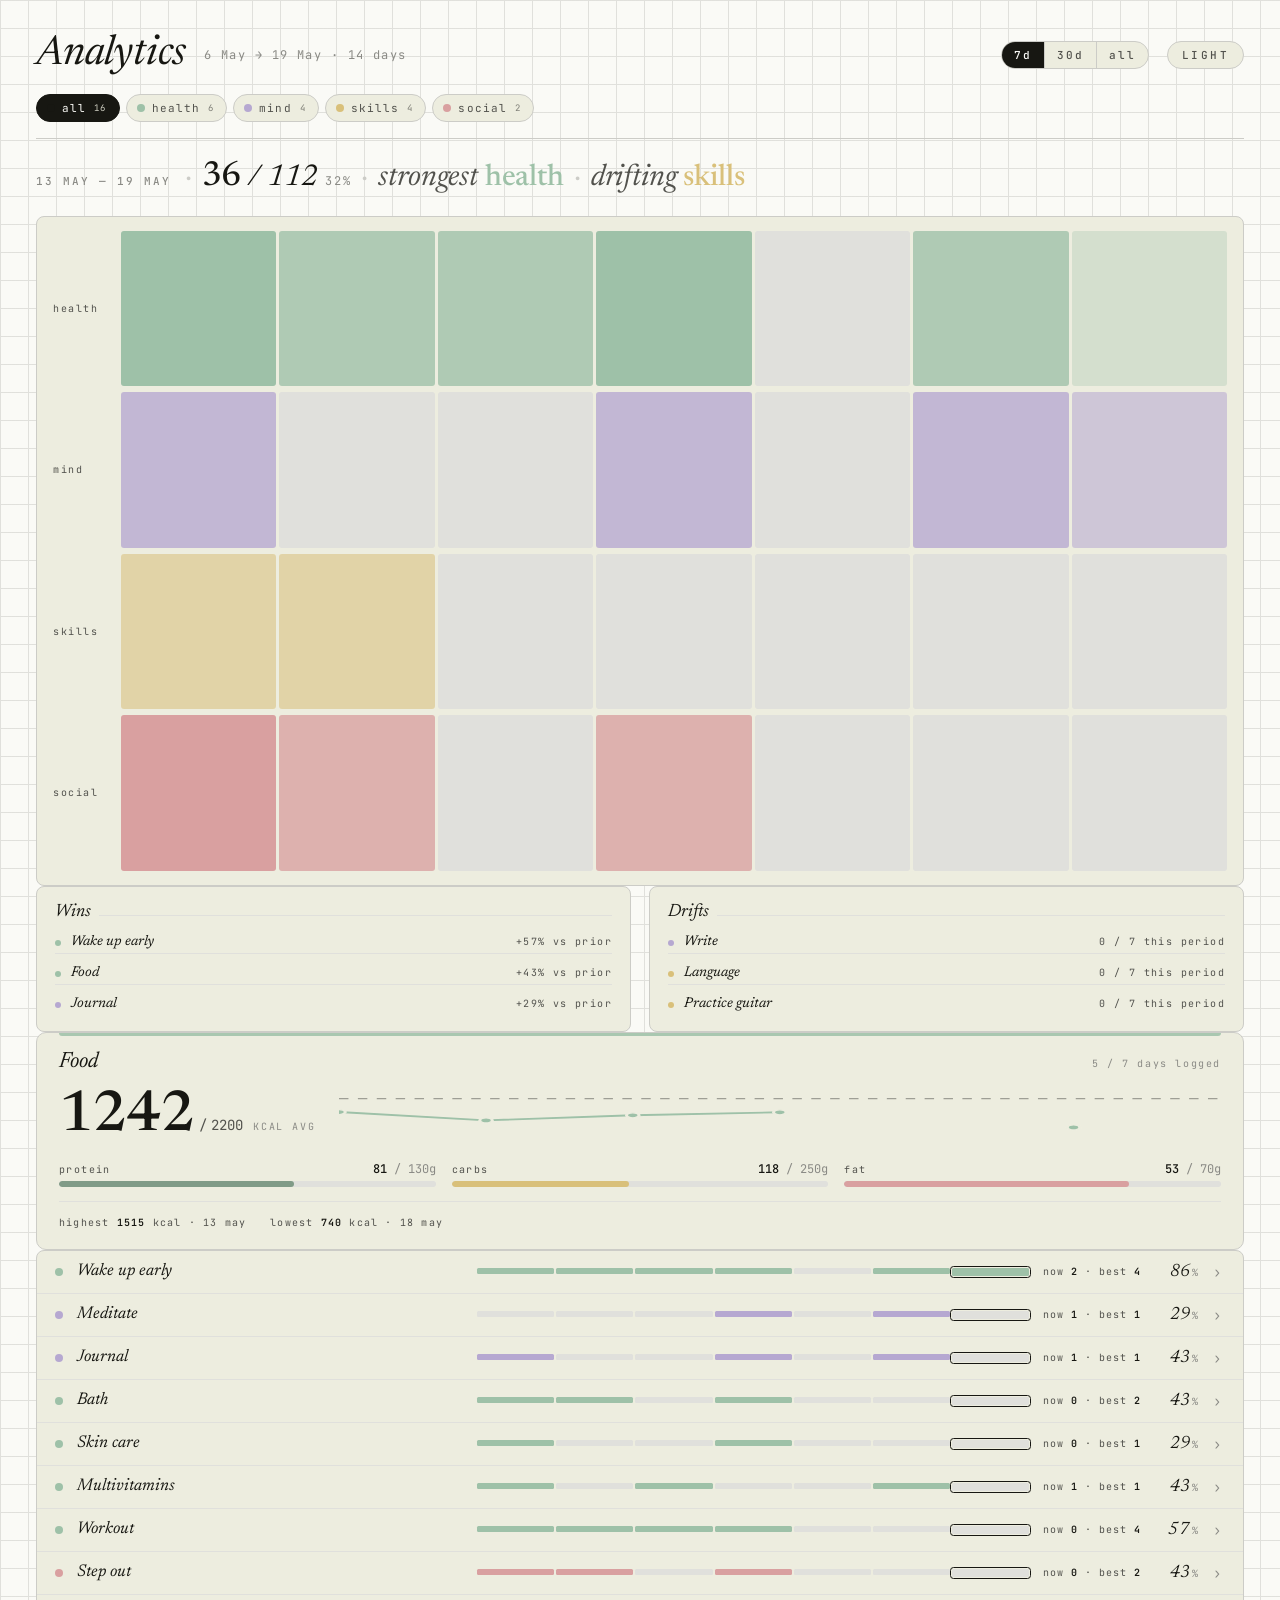
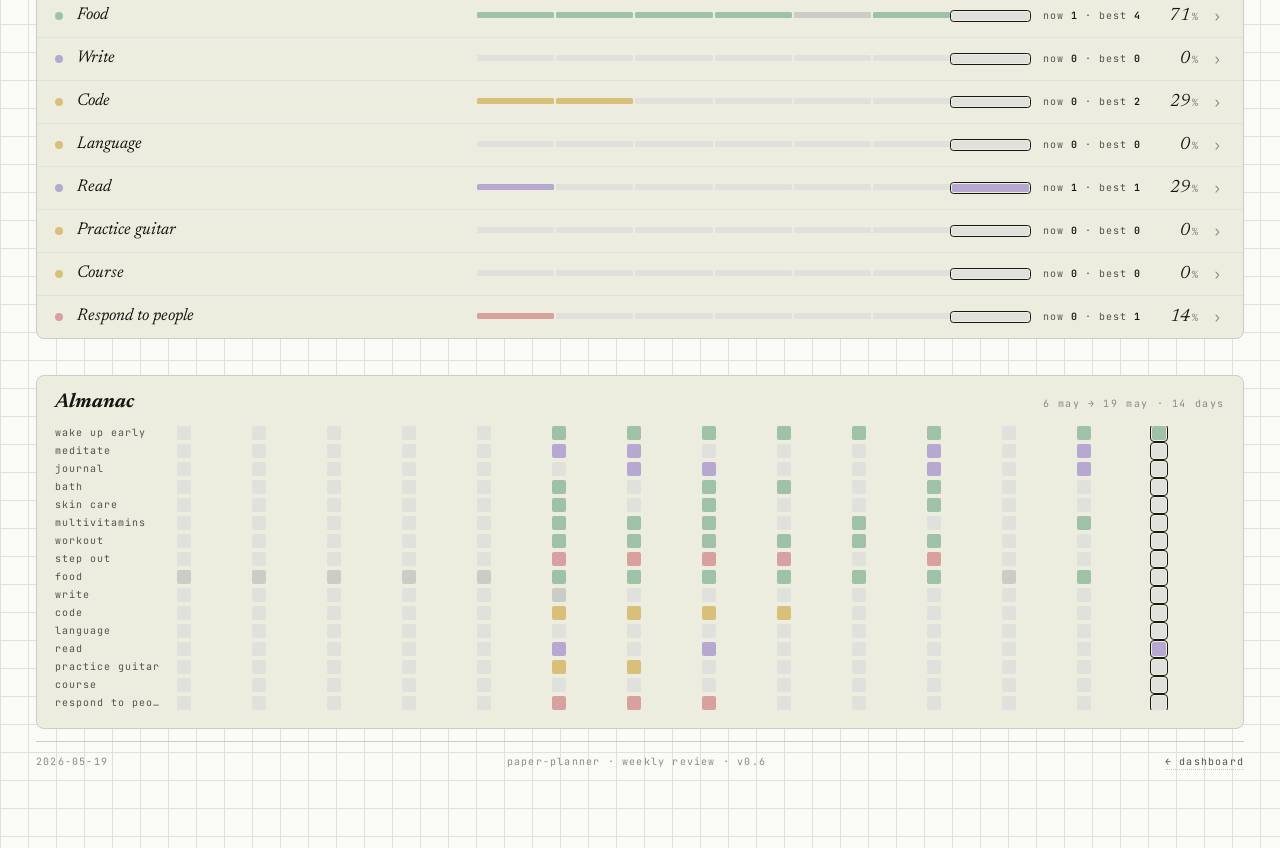
==== commit 24ef94a9: "shift dashboard left when to-do drawer is open (desktop) Adds padding-right: 340px on body when .tod" ====
--- a/analytics.html
+++ b/analytics.html
@@ -25,110 +25,110 @@
       
       <div class="ana-bundle range-7d" data-range="7d">
         <section class="ana-hero">
-          <p class="ana-hero__sentence"><span class="ana-hero__period">13 May — 19 May</span><span class="ana-hero__sep">·</span><span class="ana-hero__count"><b>7</b> / 112</span><span class="ana-hero__pct">6%</span><span class="ana-hero__sep">·</span><span class="ana-hero__cat">strongest <b class="cat cat--health">health</b></span><span class="ana-hero__sep">·</span><span class="ana-hero__cat">drifting <b class="cat cat--skills">skills</b></span></p>
-          <div class="ana-hm"><div class="ana-hm__row"><span class="ana-hm__label cat--health">health</span><div class="ana-hm__cells" style="--cols: 7"><span class="hcell hcell--cat-health hcell--i4" title="2026-05-13 · health: 5/6"></span><span class="hcell hcell--cat-health hcell--i0" title="2026-05-14 · health: 0/6"></span><span class="hcell hcell--cat-health hcell--i0" title="2026-05-15 · health: 0/6"></span><span class="hcell hcell--cat-health hcell--i0" title="2026-05-16 · health: 0/6"></span><span class="hcell hcell--cat-health hcell--i0" title="2026-05-17 · health: 0/6"></span><span class="hcell hcell--cat-health hcell--i0" title="2026-05-18 · health: 0/6"></span><span class="hcell hcell--cat-health hcell--i0" title="2026-05-19 · health: 0/6"></span></div></div><div class="ana-hm__row"><span class="ana-hm__label cat--mind">mind</span><div class="ana-hm__cells" style="--cols: 7"><span class="hcell hcell--cat-mind hcell--i3" title="2026-05-13 · mind: 2/4"></span><span class="hcell hcell--cat-mind hcell--i0" title="2026-05-14 · mind: 0/4"></span><span class="hcell hcell--cat-mind hcell--i0" title="2026-05-15 · mind: 0/4"></span><span class="hcell hcell--cat-mind hcell--i0" title="2026-05-16 · mind: 0/4"></span><span class="hcell hcell--cat-mind hcell--i0" title="2026-05-17 · mind: 0/4"></span><span class="hcell hcell--cat-mind hcell--i0" title="2026-05-18 · mind: 0/4"></span><span class="hcell hcell--cat-mind hcell--i0" title="2026-05-19 · mind: 0/4"></span></div></div><div class="ana-hm__row"><span class="ana-hm__label cat--skills">skills</span><div class="ana-hm__cells" style="--cols: 7"><span class="hcell hcell--cat-skills hcell--i0" title="2026-05-13 · skills: 0/4"></span><span class="hcell hcell--cat-skills hcell--i0" title="2026-05-14 · skills: 0/4"></span><span class="hcell hcell--cat-skills hcell--i0" title="2026-05-15 · skills: 0/4"></span><span class="hcell hcell--cat-skills hcell--i0" title="2026-05-16 · skills: 0/4"></span><span class="hcell hcell--cat-skills hcell--i0" title="2026-05-17 · skills: 0/4"></span><span class="hcell hcell--cat-skills hcell--i0" title="2026-05-18 · skills: 0/4"></span><span class="hcell hcell--cat-skills hcell--i0" title="2026-05-19 · skills: 0/4"></span></div></div><div class="ana-hm__row"><span class="ana-hm__label cat--social">social</span><div class="ana-hm__cells" style="--cols: 7"><span class="hcell hcell--cat-social hcell--i0" title="2026-05-13 · social: 0/2"></span><span class="hcell hcell--cat-social hcell--i0" title="2026-05-14 · social: 0/2"></span><span class="hcell hcell--cat-social hcell--i0" title="2026-05-15 · social: 0/2"></span><span class="hcell hcell--cat-social hcell--i0" title="2026-05-16 · social: 0/2"></span><span class="hcell hcell--cat-social hcell--i0" title="2026-05-17 · social: 0/2"></span><span class="hcell hcell--cat-social hcell--i0" title="2026-05-18 · social: 0/2"></span><span class="hcell hcell--cat-social hcell--i0" title="2026-05-19 · social: 0/2"></span></div></div></div>
+          <p class="ana-hero__sentence"><span class="ana-hero__period">13 May — 19 May</span><span class="ana-hero__sep">·</span><span class="ana-hero__count"><b>36</b> / 112</span><span class="ana-hero__pct">32%</span><span class="ana-hero__sep">·</span><span class="ana-hero__cat">strongest <b class="cat cat--health">health</b></span><span class="ana-hero__sep">·</span><span class="ana-hero__cat">drifting <b class="cat cat--skills">skills</b></span></p>
+          <div class="ana-hm"><div class="ana-hm__row"><span class="ana-hm__label cat--health">health</span><div class="ana-hm__cells" style="--cols: 7"><span class="hcell hcell--cat-health hcell--i4" title="2026-05-13 · health: 6/6"></span><span class="hcell hcell--cat-health hcell--i3" title="2026-05-14 · health: 4/6"></span><span class="hcell hcell--cat-health hcell--i3" title="2026-05-15 · health: 4/6"></span><span class="hcell hcell--cat-health hcell--i4" title="2026-05-16 · health: 5/6"></span><span class="hcell hcell--cat-health hcell--i0" title="2026-05-17 · health: 0/6"></span><span class="hcell hcell--cat-health hcell--i3" title="2026-05-18 · health: 3/6"></span><span class="hcell hcell--cat-health hcell--i1" title="2026-05-19 · health: 1/6"></span></div></div><div class="ana-hm__row"><span class="ana-hm__label cat--mind">mind</span><div class="ana-hm__cells" style="--cols: 7"><span class="hcell hcell--cat-mind hcell--i3" title="2026-05-13 · mind: 2/4"></span><span class="hcell hcell--cat-mind hcell--i0" title="2026-05-14 · mind: 0/4"></span><span class="hcell hcell--cat-mind hcell--i0" title="2026-05-15 · mind: 0/4"></span><span class="hcell hcell--cat-mind hcell--i3" title="2026-05-16 · mind: 2/4"></span><span class="hcell hcell--cat-mind hcell--i0" title="2026-05-17 · mind: 0/4"></span><span class="hcell hcell--cat-mind hcell--i3" title="2026-05-18 · mind: 2/4"></span><span class="hcell hcell--cat-mind hcell--i2" title="2026-05-19 · mind: 1/4"></span></div></div><div class="ana-hm__row"><span class="ana-hm__label cat--skills">skills</span><div class="ana-hm__cells" style="--cols: 7"><span class="hcell hcell--cat-skills hcell--i2" title="2026-05-13 · skills: 1/4"></span><span class="hcell hcell--cat-skills hcell--i2" title="2026-05-14 · skills: 1/4"></span><span class="hcell hcell--cat-skills hcell--i0" title="2026-05-15 · skills: 0/4"></span><span class="hcell hcell--cat-skills hcell--i0" title="2026-05-16 · skills: 0/4"></span><span class="hcell hcell--cat-skills hcell--i0" title="2026-05-17 · skills: 0/4"></span><span class="hcell hcell--cat-skills hcell--i0" title="2026-05-18 · skills: 0/4"></span><span class="hcell hcell--cat-skills hcell--i0" title="2026-05-19 · skills: 0/4"></span></div></div><div class="ana-hm__row"><span class="ana-hm__label cat--social">social</span><div class="ana-hm__cells" style="--cols: 7"><span class="hcell hcell--cat-social hcell--i4" title="2026-05-13 · social: 2/2"></span><span class="hcell hcell--cat-social hcell--i3" title="2026-05-14 · social: 1/2"></span><span class="hcell hcell--cat-social hcell--i0" title="2026-05-15 · social: 0/2"></span><span class="hcell hcell--cat-social hcell--i3" title="2026-05-16 · social: 1/2"></span><span class="hcell hcell--cat-social hcell--i0" title="2026-05-17 · social: 0/2"></span><span class="hcell hcell--cat-social hcell--i0" title="2026-05-18 · social: 0/2"></span><span class="hcell hcell--cat-social hcell--i0" title="2026-05-19 · social: 0/2"></span></div></div></div>
         </section>
-        <div class="ana-co"><div class="ana-co__col ana-co__col--wins"><h3 class="ana-co__head">Wins</h3><ul class="ana-co__list"><li class="ana-callout ana-callout--empty">Nothing standout this period.</li></ul></div><div class="ana-co__col ana-co__col--drifts"><h3 class="ana-co__head">Drifts</h3><ul class="ana-co__list"><li class="ana-callout ana-callout--zero" data-cat="mind"><span class="ana-callout__dot cat--mind"></span><span class="ana-callout__title">Meditate</span><span class="ana-callout__label">0 / 7 this period</span></li><li class="ana-callout ana-callout--zero" data-cat="health"><span class="ana-callout__dot cat--health"></span><span class="ana-callout__title">Workout</span><span class="ana-callout__label">0 / 7 this period</span></li><li class="ana-callout ana-callout--zero" data-cat="social"><span class="ana-callout__dot cat--social"></span><span class="ana-callout__title">Step out</span><span class="ana-callout__label">0 / 7 this period</span></li></ul></div></div>
+        <div class="ana-co"><div class="ana-co__col ana-co__col--wins"><h3 class="ana-co__head">Wins</h3><ul class="ana-co__list"><li class="ana-callout ana-callout--jump" data-cat="health"><span class="ana-callout__dot cat--health"></span><span class="ana-callout__title">Wake up early</span><span class="ana-callout__label">+57% vs prior</span></li><li class="ana-callout ana-callout--jump" data-cat="health"><span class="ana-callout__dot cat--health"></span><span class="ana-callout__title">Food</span><span class="ana-callout__label">+43% vs prior</span></li><li class="ana-callout ana-callout--jump" data-cat="mind"><span class="ana-callout__dot cat--mind"></span><span class="ana-callout__title">Journal</span><span class="ana-callout__label">+29% vs prior</span></li></ul></div><div class="ana-co__col ana-co__col--drifts"><h3 class="ana-co__head">Drifts</h3><ul class="ana-co__list"><li class="ana-callout ana-callout--zero" data-cat="mind"><span class="ana-callout__dot cat--mind"></span><span class="ana-callout__title">Write</span><span class="ana-callout__label">0 / 7 this period</span></li><li class="ana-callout ana-callout--zero" data-cat="skills"><span class="ana-callout__dot cat--skills"></span><span class="ana-callout__title">Language</span><span class="ana-callout__label">0 / 7 this period</span></li><li class="ana-callout ana-callout--zero" data-cat="skills"><span class="ana-callout__dot cat--skills"></span><span class="ana-callout__title">Practice guitar</span><span class="ana-callout__label">0 / 7 this period</span></li></ul></div></div>
         
         <section class="ana-food">
           <header class="ana-food__head">
             <h3 class="ana-food__title">Food</h3>
-            <span class="ana-food__sub">1 / 7 days logged</span>
+            <span class="ana-food__sub">5 / 7 days logged</span>
           </header>
           <div class="ana-food__body">
             <div class="ana-food__big">
-              <span class="ana-food__big-num">555</span>
+              <span class="ana-food__big-num">1242</span>
               <span class="ana-food__big-sep">/</span>
               <span class="ana-food__big-tgt">2200</span>
               <span class="ana-food__big-unit">kcal avg</span>
             </div>
-            <div class="ana-food__chart"><svg class="kcal-spark" viewBox="0 0 280 40" preserveAspectRatio="none" aria-hidden="true"><line class="kcal-spark__target" x1="0" y1="5.2" x2="280" y2="5.2" stroke-dasharray="3 3" /><polyline points="0.0,31.2" fill="none" /><g class="kcal-spark__dots"><circle cx="0.0" cy="31.2" r="2" /></g></svg></div>
+            <div class="ana-food__chart"><svg class="kcal-spark" viewBox="0 0 280 40" preserveAspectRatio="none" aria-hidden="true"><line class="kcal-spark__target" x1="0" y1="5.2" x2="280" y2="5.2" stroke-dasharray="3 3" /><polyline points="0.0,16.0 46.7,22.7 93.3,18.6 140.0,16.2" fill="none" /><polyline points="233.3,28.3" fill="none" /><g class="kcal-spark__dots"><circle cx="0.0" cy="16.0" r="2" /><circle cx="46.7" cy="22.7" r="2" /><circle cx="93.3" cy="18.6" r="2" /><circle cx="140.0" cy="16.2" r="2" /><circle cx="233.3" cy="28.3" r="2" /></g></svg></div>
           </div>
           <div class="ana-food__macros">
-            <div class="ana-food__macro"><div class="ana-food__macro-head"><span class="ana-food__macro-name">protein</span><span class="ana-food__macro-val">34<span class="ana-food__macro-tgt"> / 130g</span></span></div><div class="ana-food__macro-track"><div class="ana-food__macro-fill ana-food__macro-fill--p" style="width: 26.2%"></div></div></div>
-            <div class="ana-food__macro"><div class="ana-food__macro-head"><span class="ana-food__macro-name">carbs</span><span class="ana-food__macro-val">57<span class="ana-food__macro-tgt"> / 250g</span></span></div><div class="ana-food__macro-track"><div class="ana-food__macro-fill ana-food__macro-fill--c" style="width: 22.8%"></div></div></div>
-            <div class="ana-food__macro"><div class="ana-food__macro-head"><span class="ana-food__macro-name">fat</span><span class="ana-food__macro-val">26<span class="ana-food__macro-tgt"> / 70g</span></span></div><div class="ana-food__macro-track"><div class="ana-food__macro-fill ana-food__macro-fill--f" style="width: 37.1%"></div></div></div>
+            <div class="ana-food__macro"><div class="ana-food__macro-head"><span class="ana-food__macro-name">protein</span><span class="ana-food__macro-val">81<span class="ana-food__macro-tgt"> / 130g</span></span></div><div class="ana-food__macro-track"><div class="ana-food__macro-fill ana-food__macro-fill--p" style="width: 62.3%"></div></div></div>
+            <div class="ana-food__macro"><div class="ana-food__macro-head"><span class="ana-food__macro-name">carbs</span><span class="ana-food__macro-val">118<span class="ana-food__macro-tgt"> / 250g</span></span></div><div class="ana-food__macro-track"><div class="ana-food__macro-fill ana-food__macro-fill--c" style="width: 47.2%"></div></div></div>
+            <div class="ana-food__macro"><div class="ana-food__macro-head"><span class="ana-food__macro-name">fat</span><span class="ana-food__macro-val">53<span class="ana-food__macro-tgt"> / 70g</span></span></div><div class="ana-food__macro-track"><div class="ana-food__macro-fill ana-food__macro-fill--f" style="width: 75.7%"></div></div></div>
           </div>
-          
+          <div class="ana-food__detail"><span>highest <b>1515</b> kcal · 13 May</span><span>lowest <b>740</b> kcal · 18 May</span></div>
         </section>
         <ul class="ana-table">
           <li class="ana-row" data-cat="health" data-id="wake-early">
             <button class="ana-row__main" type="button" aria-expanded="false">
               <span class="ana-row__cat cat--health"></span>
               <span class="ana-row__title">Wake up early</span>
-              <span class="ana-row__strip"><div class="goal__strip" aria-label="period history"><span class="cell cell--done" title="2026-05-13: done"></span><span class="cell cell--open" title="2026-05-14: open"></span><span class="cell cell--open" title="2026-05-15: open"></span><span class="cell cell--open" title="2026-05-16: open"></span><span class="cell cell--open" title="2026-05-17: open"></span><span class="cell cell--open" title="2026-05-18: open"></span><span class="cell cell--open cell--today" title="2026-05-19: open"></span></div></span>
+              <span class="ana-row__strip"><div class="goal__strip" aria-label="period history"><span class="cell cell--done" title="2026-05-13: done"></span><span class="cell cell--done" title="2026-05-14: done"></span><span class="cell cell--done" title="2026-05-15: done"></span><span class="cell cell--done" title="2026-05-16: done"></span><span class="cell cell--open" title="2026-05-17: open"></span><span class="cell cell--done" title="2026-05-18: done"></span><span class="cell cell--done cell--today" title="2026-05-19: done"></span></div></span>
+              <span class="ana-row__streak">now <b>2</b> · best <b>4</b></span>
+              <span class="ana-row__pct">86<span class="ana-row__pct-suf">%</span></span>
+              <span class="ana-row__chev" aria-hidden="true">›</span>
+            </button>
+            <div class="ana-row__expand" hidden>
+              <div class="dow">
+                <span class="dow__title">by weekday</span>
+                <div class="dow__row"><div class="dow__bar dow__bar--cat-health dow__bar--i4" title="M: 100%"><span class="dow__lbl">M</span></div><div class="dow__bar dow__bar--cat-health dow__bar--i4" title="T: 100%"><span class="dow__lbl">T</span></div><div class="dow__bar dow__bar--cat-health dow__bar--i4" title="W: 100%"><span class="dow__lbl">W</span></div><div class="dow__bar dow__bar--cat-health dow__bar--i4" title="T: 100%"><span class="dow__lbl">T</span></div><div class="dow__bar dow__bar--cat-health dow__bar--i4" title="F: 100%"><span class="dow__lbl">F</span></div><div class="dow__bar dow__bar--cat-health dow__bar--i4" title="S: 100%"><span class="dow__lbl">S</span></div><div class="dow__bar dow__bar--cat-health dow__bar--i0" title="S: 0%"><span class="dow__lbl">S</span></div></div>
+              </div>
+            </div>
+          </li>
+          <li class="ana-row" data-cat="mind" data-id="meditate">
+            <button class="ana-row__main" type="button" aria-expanded="false">
+              <span class="ana-row__cat cat--mind"></span>
+              <span class="ana-row__title">Meditate</span>
+              <span class="ana-row__strip"><div class="goal__strip" aria-label="period history"><span class="cell cell--open" title="2026-05-13: open"></span><span class="cell cell--open" title="2026-05-14: open"></span><span class="cell cell--open" title="2026-05-15: open"></span><span class="cell cell--done" title="2026-05-16: done"></span><span class="cell cell--open" title="2026-05-17: open"></span><span class="cell cell--done" title="2026-05-18: done"></span><span class="cell cell--open cell--today" title="2026-05-19: open"></span></div></span>
+              <span class="ana-row__streak">now <b>1</b> · best <b>1</b></span>
+              <span class="ana-row__pct">29<span class="ana-row__pct-suf">%</span></span>
+              <span class="ana-row__chev" aria-hidden="true">›</span>
+            </button>
+            <div class="ana-row__expand" hidden>
+              <div class="dow">
+                <span class="dow__title">by weekday</span>
+                <div class="dow__row"><div class="dow__bar dow__bar--cat-mind dow__bar--i4" title="M: 100%"><span class="dow__lbl">M</span></div><div class="dow__bar dow__bar--cat-mind dow__bar--i0" title="T: 0%"><span class="dow__lbl">T</span></div><div class="dow__bar dow__bar--cat-mind dow__bar--i0" title="W: 0%"><span class="dow__lbl">W</span></div><div class="dow__bar dow__bar--cat-mind dow__bar--i0" title="T: 0%"><span class="dow__lbl">T</span></div><div class="dow__bar dow__bar--cat-mind dow__bar--i0" title="F: 0%"><span class="dow__lbl">F</span></div><div class="dow__bar dow__bar--cat-mind dow__bar--i4" title="S: 100%"><span class="dow__lbl">S</span></div><div class="dow__bar dow__bar--cat-mind dow__bar--i0" title="S: 0%"><span class="dow__lbl">S</span></div></div>
+              </div>
+            </div>
+          </li>
+          <li class="ana-row" data-cat="mind" data-id="journal">
+            <button class="ana-row__main" type="button" aria-expanded="false">
+              <span class="ana-row__cat cat--mind"></span>
+              <span class="ana-row__title">Journal</span>
+              <span class="ana-row__strip"><div class="goal__strip" aria-label="period history"><span class="cell cell--done" title="2026-05-13: done"></span><span class="cell cell--open" title="2026-05-14: open"></span><span class="cell cell--open" title="2026-05-15: open"></span><span class="cell cell--done" title="2026-05-16: done"></span><span class="cell cell--open" title="2026-05-17: open"></span><span class="cell cell--done" title="2026-05-18: done"></span><span class="cell cell--open cell--today" title="2026-05-19: open"></span></div></span>
+              <span class="ana-row__streak">now <b>1</b> · best <b>1</b></span>
+              <span class="ana-row__pct">43<span class="ana-row__pct-suf">%</span></span>
+              <span class="ana-row__chev" aria-hidden="true">›</span>
+            </button>
+            <div class="ana-row__expand" hidden>
+              <div class="dow">
+                <span class="dow__title">by weekday</span>
+                <div class="dow__row"><div class="dow__bar dow__bar--cat-mind dow__bar--i4" title="M: 100%"><span class="dow__lbl">M</span></div><div class="dow__bar dow__bar--cat-mind dow__bar--i0" title="T: 0%"><span class="dow__lbl">T</span></div><div class="dow__bar dow__bar--cat-mind dow__bar--i4" title="W: 100%"><span class="dow__lbl">W</span></div><div class="dow__bar dow__bar--cat-mind dow__bar--i0" title="T: 0%"><span class="dow__lbl">T</span></div><div class="dow__bar dow__bar--cat-mind dow__bar--i0" title="F: 0%"><span class="dow__lbl">F</span></div><div class="dow__bar dow__bar--cat-mind dow__bar--i4" title="S: 100%"><span class="dow__lbl">S</span></div><div class="dow__bar dow__bar--cat-mind dow__bar--i0" title="S: 0%"><span class="dow__lbl">S</span></div></div>
+              </div>
+            </div>
+          </li>
+          <li class="ana-row" data-cat="health" data-id="bath">
+            <button class="ana-row__main" type="button" aria-expanded="false">
+              <span class="ana-row__cat cat--health"></span>
+              <span class="ana-row__title">Bath</span>
+              <span class="ana-row__strip"><div class="goal__strip" aria-label="period history"><span class="cell cell--done" title="2026-05-13: done"></span><span class="cell cell--done" title="2026-05-14: done"></span><span class="cell cell--open" title="2026-05-15: open"></span><span class="cell cell--done" title="2026-05-16: done"></span><span class="cell cell--open" title="2026-05-17: open"></span><span class="cell cell--open" title="2026-05-18: open"></span><span class="cell cell--open cell--today" title="2026-05-19: open"></span></div></span>
+              <span class="ana-row__streak">now <b>0</b> · best <b>2</b></span>
+              <span class="ana-row__pct">43<span class="ana-row__pct-suf">%</span></span>
+              <span class="ana-row__chev" aria-hidden="true">›</span>
+            </button>
+            <div class="ana-row__expand" hidden>
+              <div class="dow">
+                <span class="dow__title">by weekday</span>
+                <div class="dow__row"><div class="dow__bar dow__bar--cat-health dow__bar--i0" title="M: 0%"><span class="dow__lbl">M</span></div><div class="dow__bar dow__bar--cat-health dow__bar--i0" title="T: 0%"><span class="dow__lbl">T</span></div><div class="dow__bar dow__bar--cat-health dow__bar--i4" title="W: 100%"><span class="dow__lbl">W</span></div><div class="dow__bar dow__bar--cat-health dow__bar--i4" title="T: 100%"><span class="dow__lbl">T</span></div><div class="dow__bar dow__bar--cat-health dow__bar--i0" title="F: 0%"><span class="dow__lbl">F</span></div><div class="dow__bar dow__bar--cat-health dow__bar--i4" title="S: 100%"><span class="dow__lbl">S</span></div><div class="dow__bar dow__bar--cat-health dow__bar--i0" title="S: 0%"><span class="dow__lbl">S</span></div></div>
+              </div>
+            </div>
+          </li>
+          <li class="ana-row" data-cat="health" data-id="skincare">
+            <button class="ana-row__main" type="button" aria-expanded="false">
+              <span class="ana-row__cat cat--health"></span>
+              <span class="ana-row__title">Skin care</span>
+              <span class="ana-row__strip"><div class="goal__strip" aria-label="period history"><span class="cell cell--done" title="2026-05-13: done"></span><span class="cell cell--open" title="2026-05-14: open"></span><span class="cell cell--open" title="2026-05-15: open"></span><span class="cell cell--done" title="2026-05-16: done"></span><span class="cell cell--open" title="2026-05-17: open"></span><span class="cell cell--open" title="2026-05-18: open"></span><span class="cell cell--open cell--today" title="2026-05-19: open"></span></div></span>
               <span class="ana-row__streak">now <b>0</b> · best <b>1</b></span>
-              <span class="ana-row__pct">14<span class="ana-row__pct-suf">%</span></span>
-              <span class="ana-row__chev" aria-hidden="true">›</span>
-            </button>
-            <div class="ana-row__expand" hidden>
-              <div class="dow">
-                <span class="dow__title">by weekday</span>
-                <div class="dow__row"><div class="dow__bar dow__bar--cat-health dow__bar--i0" title="M: 0%"><span class="dow__lbl">M</span></div><div class="dow__bar dow__bar--cat-health dow__bar--i0" title="T: 0%"><span class="dow__lbl">T</span></div><div class="dow__bar dow__bar--cat-health dow__bar--i4" title="W: 100%"><span class="dow__lbl">W</span></div><div class="dow__bar dow__bar--cat-health dow__bar--i0" title="T: 0%"><span class="dow__lbl">T</span></div><div class="dow__bar dow__bar--cat-health dow__bar--i0" title="F: 0%"><span class="dow__lbl">F</span></div><div class="dow__bar dow__bar--cat-health dow__bar--i0" title="S: 0%"><span class="dow__lbl">S</span></div><div class="dow__bar dow__bar--cat-health dow__bar--i0" title="S: 0%"><span class="dow__lbl">S</span></div></div>
-              </div>
-            </div>
-          </li>
-          <li class="ana-row" data-cat="mind" data-id="meditate">
-            <button class="ana-row__main" type="button" aria-expanded="false">
-              <span class="ana-row__cat cat--mind"></span>
-              <span class="ana-row__title">Meditate</span>
-              <span class="ana-row__strip"><div class="goal__strip" aria-label="period history"><span class="cell cell--open" title="2026-05-13: open"></span><span class="cell cell--open" title="2026-05-14: open"></span><span class="cell cell--open" title="2026-05-15: open"></span><span class="cell cell--open" title="2026-05-16: open"></span><span class="cell cell--open" title="2026-05-17: open"></span><span class="cell cell--open" title="2026-05-18: open"></span><span class="cell cell--open cell--today" title="2026-05-19: open"></span></div></span>
-              <span class="ana-row__streak">now <b>0</b> · best <b>0</b></span>
-              <span class="ana-row__pct">0<span class="ana-row__pct-suf">%</span></span>
-              <span class="ana-row__chev" aria-hidden="true">›</span>
-            </button>
-            <div class="ana-row__expand" hidden>
-              <div class="dow">
-                <span class="dow__title">by weekday</span>
-                <div class="dow__row"><div class="dow__bar dow__bar--cat-mind dow__bar--i0" title="M: 0%"><span class="dow__lbl">M</span></div><div class="dow__bar dow__bar--cat-mind dow__bar--i0" title="T: 0%"><span class="dow__lbl">T</span></div><div class="dow__bar dow__bar--cat-mind dow__bar--i0" title="W: 0%"><span class="dow__lbl">W</span></div><div class="dow__bar dow__bar--cat-mind dow__bar--i0" title="T: 0%"><span class="dow__lbl">T</span></div><div class="dow__bar dow__bar--cat-mind dow__bar--i0" title="F: 0%"><span class="dow__lbl">F</span></div><div class="dow__bar dow__bar--cat-mind dow__bar--i0" title="S: 0%"><span class="dow__lbl">S</span></div><div class="dow__bar dow__bar--cat-mind dow__bar--i0" title="S: 0%"><span class="dow__lbl">S</span></div></div>
-              </div>
-            </div>
-          </li>
-          <li class="ana-row" data-cat="mind" data-id="journal">
-            <button class="ana-row__main" type="button" aria-expanded="false">
-              <span class="ana-row__cat cat--mind"></span>
-              <span class="ana-row__title">Journal</span>
-              <span class="ana-row__strip"><div class="goal__strip" aria-label="period history"><span class="cell cell--done" title="2026-05-13: done"></span><span class="cell cell--open" title="2026-05-14: open"></span><span class="cell cell--open" title="2026-05-15: open"></span><span class="cell cell--open" title="2026-05-16: open"></span><span class="cell cell--open" title="2026-05-17: open"></span><span class="cell cell--open" title="2026-05-18: open"></span><span class="cell cell--open cell--today" title="2026-05-19: open"></span></div></span>
-              <span class="ana-row__streak">now <b>0</b> · best <b>1</b></span>
-              <span class="ana-row__pct">14<span class="ana-row__pct-suf">%</span></span>
-              <span class="ana-row__chev" aria-hidden="true">›</span>
-            </button>
-            <div class="ana-row__expand" hidden>
-              <div class="dow">
-                <span class="dow__title">by weekday</span>
-                <div class="dow__row"><div class="dow__bar dow__bar--cat-mind dow__bar--i0" title="M: 0%"><span class="dow__lbl">M</span></div><div class="dow__bar dow__bar--cat-mind dow__bar--i0" title="T: 0%"><span class="dow__lbl">T</span></div><div class="dow__bar dow__bar--cat-mind dow__bar--i4" title="W: 100%"><span class="dow__lbl">W</span></div><div class="dow__bar dow__bar--cat-mind dow__bar--i0" title="T: 0%"><span class="dow__lbl">T</span></div><div class="dow__bar dow__bar--cat-mind dow__bar--i0" title="F: 0%"><span class="dow__lbl">F</span></div><div class="dow__bar dow__bar--cat-mind dow__bar--i0" title="S: 0%"><span class="dow__lbl">S</span></div><div class="dow__bar dow__bar--cat-mind dow__bar--i0" title="S: 0%"><span class="dow__lbl">S</span></div></div>
-              </div>
-            </div>
-          </li>
-          <li class="ana-row" data-cat="health" data-id="bath">
-            <button class="ana-row__main" type="button" aria-expanded="false">
-              <span class="ana-row__cat cat--health"></span>
-              <span class="ana-row__title">Bath</span>
-              <span class="ana-row__strip"><div class="goal__strip" aria-label="period history"><span class="cell cell--done" title="2026-05-13: done"></span><span class="cell cell--open" title="2026-05-14: open"></span><span class="cell cell--open" title="2026-05-15: open"></span><span class="cell cell--open" title="2026-05-16: open"></span><span class="cell cell--open" title="2026-05-17: open"></span><span class="cell cell--open" title="2026-05-18: open"></span><span class="cell cell--open cell--today" title="2026-05-19: open"></span></div></span>
-              <span class="ana-row__streak">now <b>0</b> · best <b>1</b></span>
-              <span class="ana-row__pct">14<span class="ana-row__pct-suf">%</span></span>
-              <span class="ana-row__chev" aria-hidden="true">›</span>
-            </button>
-            <div class="ana-row__expand" hidden>
-              <div class="dow">
-                <span class="dow__title">by weekday</span>
-                <div class="dow__row"><div class="dow__bar dow__bar--cat-health dow__bar--i0" title="M: 0%"><span class="dow__lbl">M</span></div><div class="dow__bar dow__bar--cat-health dow__bar--i0" title="T: 0%"><span class="dow__lbl">T</span></div><div class="dow__bar dow__bar--cat-health dow__bar--i4" title="W: 100%"><span class="dow__lbl">W</span></div><div class="dow__bar dow__bar--cat-health dow__bar--i0" title="T: 0%"><span class="dow__lbl">T</span></div><div class="dow__bar dow__bar--cat-health dow__bar--i0" title="F: 0%"><span class="dow__lbl">F</span></div><div class="dow__bar dow__bar--cat-health dow__bar--i0" title="S: 0%"><span class="dow__lbl">S</span></div><div class="dow__bar dow__bar--cat-health dow__bar--i0" title="S: 0%"><span class="dow__lbl">S</span></div></div>
-              </div>
-            </div>
-          </li>
-          <li class="ana-row" data-cat="health" data-id="skincare">
-            <button class="ana-row__main" type="button" aria-expanded="false">
-              <span class="ana-row__cat cat--health"></span>
-              <span class="ana-row__title">Skin care</span>
-              <span class="ana-row__strip"><div class="goal__strip" aria-label="period history"><span class="cell cell--done" title="2026-05-13: done"></span><span class="cell cell--open" title="2026-05-14: open"></span><span class="cell cell--open" title="2026-05-15: open"></span><span class="cell cell--open" title="2026-05-16: open"></span><span class="cell cell--open" title="2026-05-17: open"></span><span class="cell cell--open" title="2026-05-18: open"></span><span class="cell cell--open cell--today" title="2026-05-19: open"></span></div></span>
-              <span class="ana-row__streak">now <b>0</b> · best <b>1</b></span>
-              <span class="ana-row__pct">14<span class="ana-row__pct-suf">%</span></span>
-              <span class="ana-row__chev" aria-hidden="true">›</span>
-            </button>
-            <div class="ana-row__expand" hidden>
-              <div class="dow">
-                <span class="dow__title">by weekday</span>
-                <div class="dow__row"><div class="dow__bar dow__bar--cat-health dow__bar--i0" title="M: 0%"><span class="dow__lbl">M</span></div><div class="dow__bar dow__bar--cat-health dow__bar--i0" title="T: 0%"><span class="dow__lbl">T</span></div><div class="dow__bar dow__bar--cat-health dow__bar--i4" title="W: 100%"><span class="dow__lbl">W</span></div><div class="dow__bar dow__bar--cat-health dow__bar--i0" title="T: 0%"><span class="dow__lbl">T</span></div><div class="dow__bar dow__bar--cat-health dow__bar--i0" title="F: 0%"><span class="dow__lbl">F</span></div><div class="dow__bar dow__bar--cat-health dow__bar--i0" title="S: 0%"><span class="dow__lbl">S</span></div><div class="dow__bar dow__bar--cat-health dow__bar--i0" title="S: 0%"><span class="dow__lbl">S</span></div></div>
+              <span class="ana-row__pct">29<span class="ana-row__pct-suf">%</span></span>
+              <span class="ana-row__chev" aria-hidden="true">›</span>
+            </button>
+            <div class="ana-row__expand" hidden>
+              <div class="dow">
+                <span class="dow__title">by weekday</span>
+                <div class="dow__row"><div class="dow__bar dow__bar--cat-health dow__bar--i0" title="M: 0%"><span class="dow__lbl">M</span></div><div class="dow__bar dow__bar--cat-health dow__bar--i0" title="T: 0%"><span class="dow__lbl">T</span></div><div class="dow__bar dow__bar--cat-health dow__bar--i4" title="W: 100%"><span class="dow__lbl">W</span></div><div class="dow__bar dow__bar--cat-health dow__bar--i0" title="T: 0%"><span class="dow__lbl">T</span></div><div class="dow__bar dow__bar--cat-health dow__bar--i0" title="F: 0%"><span class="dow__lbl">F</span></div><div class="dow__bar dow__bar--cat-health dow__bar--i4" title="S: 100%"><span class="dow__lbl">S</span></div><div class="dow__bar dow__bar--cat-health dow__bar--i0" title="S: 0%"><span class="dow__lbl">S</span></div></div>
               </div>
             </div>
           </li>
@@ -136,15 +136,15 @@
             <button class="ana-row__main" type="button" aria-expanded="false">
               <span class="ana-row__cat cat--health"></span>
               <span class="ana-row__title">Multivitamins</span>
-              <span class="ana-row__strip"><div class="goal__strip" aria-label="period history"><span class="cell cell--done" title="2026-05-13: done"></span><span class="cell cell--open" title="2026-05-14: open"></span><span class="cell cell--open" title="2026-05-15: open"></span><span class="cell cell--open" title="2026-05-16: open"></span><span class="cell cell--open" title="2026-05-17: open"></span><span class="cell cell--open" title="2026-05-18: open"></span><span class="cell cell--open cell--today" title="2026-05-19: open"></span></div></span>
-              <span class="ana-row__streak">now <b>0</b> · best <b>1</b></span>
-              <span class="ana-row__pct">14<span class="ana-row__pct-suf">%</span></span>
-              <span class="ana-row__chev" aria-hidden="true">›</span>
-            </button>
-            <div class="ana-row__expand" hidden>
-              <div class="dow">
-                <span class="dow__title">by weekday</span>
-                <div class="dow__row"><div class="dow__bar dow__bar--cat-health dow__bar--i0" title="M: 0%"><span class="dow__lbl">M</span></div><div class="dow__bar dow__bar--cat-health dow__bar--i0" title="T: 0%"><span class="dow__lbl">T</span></div><div class="dow__bar dow__bar--cat-health dow__bar--i4" title="W: 100%"><span class="dow__lbl">W</span></div><div class="dow__bar dow__bar--cat-health dow__bar--i0" title="T: 0%"><span class="dow__lbl">T</span></div><div class="dow__bar dow__bar--cat-health dow__bar--i0" title="F: 0%"><span class="dow__lbl">F</span></div><div class="dow__bar dow__bar--cat-health dow__bar--i0" title="S: 0%"><span class="dow__lbl">S</span></div><div class="dow__bar dow__bar--cat-health dow__bar--i0" title="S: 0%"><span class="dow__lbl">S</span></div></div>
+              <span class="ana-row__strip"><div class="goal__strip" aria-label="period history"><span class="cell cell--done" title="2026-05-13: done"></span><span class="cell cell--open" title="2026-05-14: open"></span><span class="cell cell--done" title="2026-05-15: done"></span><span class="cell cell--open" title="2026-05-16: open"></span><span class="cell cell--open" title="2026-05-17: open"></span><span class="cell cell--done" title="2026-05-18: done"></span><span class="cell cell--open cell--today" title="2026-05-19: open"></span></div></span>
+              <span class="ana-row__streak">now <b>1</b> · best <b>1</b></span>
+              <span class="ana-row__pct">43<span class="ana-row__pct-suf">%</span></span>
+              <span class="ana-row__chev" aria-hidden="true">›</span>
+            </button>
+            <div class="ana-row__expand" hidden>
+              <div class="dow">
+                <span class="dow__title">by weekday</span>
+                <div class="dow__row"><div class="dow__bar dow__bar--cat-health dow__bar--i4" title="M: 100%"><span class="dow__lbl">M</span></div><div class="dow__bar dow__bar--cat-health dow__bar--i0" title="T: 0%"><span class="dow__lbl">T</span></div><div class="dow__bar dow__bar--cat-health dow__bar--i4" title="W: 100%"><span class="dow__lbl">W</span></div><div class="dow__bar dow__bar--cat-health dow__bar--i0" title="T: 0%"><span class="dow__lbl">T</span></div><div class="dow__bar dow__bar--cat-health dow__bar--i4" title="F: 100%"><span class="dow__lbl">F</span></div><div class="dow__bar dow__bar--cat-health dow__bar--i0" title="S: 0%"><span class="dow__lbl">S</span></div><div class="dow__bar dow__bar--cat-health dow__bar--i0" title="S: 0%"><span class="dow__lbl">S</span></div></div>
               </div>
             </div>
           </li>
@@ -152,15 +152,15 @@
             <button class="ana-row__main" type="button" aria-expanded="false">
               <span class="ana-row__cat cat--health"></span>
               <span class="ana-row__title">Workout</span>
-              <span class="ana-row__strip"><div class="goal__strip" aria-label="period history"><span class="cell cell--open" title="2026-05-13: open"></span><span class="cell cell--open" title="2026-05-14: open"></span><span class="cell cell--open" title="2026-05-15: open"></span><span class="cell cell--open" title="2026-05-16: open"></span><span class="cell cell--open" title="2026-05-17: open"></span><span class="cell cell--open" title="2026-05-18: open"></span><span class="cell cell--open cell--today" title="2026-05-19: open"></span></div></span>
-              <span class="ana-row__streak">now <b>0</b> · best <b>0</b></span>
-              <span class="ana-row__pct">0<span class="ana-row__pct-suf">%</span></span>
-              <span class="ana-row__chev" aria-hidden="true">›</span>
-            </button>
-            <div class="ana-row__expand" hidden>
-              <div class="dow">
-                <span class="dow__title">by weekday</span>
-                <div class="dow__row"><div class="dow__bar dow__bar--cat-health dow__bar--i0" title="M: 0%"><span class="dow__lbl">M</span></div><div class="dow__bar dow__bar--cat-health dow__bar--i0" title="T: 0%"><span class="dow__lbl">T</span></div><div class="dow__bar dow__bar--cat-health dow__bar--i0" title="W: 0%"><span class="dow__lbl">W</span></div><div class="dow__bar dow__bar--cat-health dow__bar--i0" title="T: 0%"><span class="dow__lbl">T</span></div><div class="dow__bar dow__bar--cat-health dow__bar--i0" title="F: 0%"><span class="dow__lbl">F</span></div><div class="dow__bar dow__bar--cat-health dow__bar--i0" title="S: 0%"><span class="dow__lbl">S</span></div><div class="dow__bar dow__bar--cat-health dow__bar--i0" title="S: 0%"><span class="dow__lbl">S</span></div></div>
+              <span class="ana-row__strip"><div class="goal__strip" aria-label="period history"><span class="cell cell--done" title="2026-05-13: done"></span><span class="cell cell--done" title="2026-05-14: done"></span><span class="cell cell--done" title="2026-05-15: done"></span><span class="cell cell--done" title="2026-05-16: done"></span><span class="cell cell--open" title="2026-05-17: open"></span><span class="cell cell--open" title="2026-05-18: open"></span><span class="cell cell--open cell--today" title="2026-05-19: open"></span></div></span>
+              <span class="ana-row__streak">now <b>0</b> · best <b>4</b></span>
+              <span class="ana-row__pct">57<span class="ana-row__pct-suf">%</span></span>
+              <span class="ana-row__chev" aria-hidden="true">›</span>
+            </button>
+            <div class="ana-row__expand" hidden>
+              <div class="dow">
+                <span class="dow__title">by weekday</span>
+                <div class="dow__row"><div class="dow__bar dow__bar--cat-health dow__bar--i0" title="M: 0%"><span class="dow__lbl">M</span></div><div class="dow__bar dow__bar--cat-health dow__bar--i0" title="T: 0%"><span class="dow__lbl">T</span></div><div class="dow__bar dow__bar--cat-health dow__bar--i4" title="W: 100%"><span class="dow__lbl">W</span></div><div class="dow__bar dow__bar--cat-health dow__bar--i4" title="T: 100%"><span class="dow__lbl">T</span></div><div class="dow__bar dow__bar--cat-health dow__bar--i4" title="F: 100%"><span class="dow__lbl">F</span></div><div class="dow__bar dow__bar--cat-health dow__bar--i4" title="S: 100%"><span class="dow__lbl">S</span></div><div class="dow__bar dow__bar--cat-health dow__bar--i0" title="S: 0%"><span class="dow__lbl">S</span></div></div>
               </div>
             </div>
           </li>
@@ -168,15 +168,15 @@
             <button class="ana-row__main" type="button" aria-expanded="false">
               <span class="ana-row__cat cat--social"></span>
               <span class="ana-row__title">Step out</span>
-              <span class="ana-row__strip"><div class="goal__strip" aria-label="period history"><span class="cell cell--open" title="2026-05-13: open"></span><span class="cell cell--open" title="2026-05-14: open"></span><span class="cell cell--open" title="2026-05-15: open"></span><span class="cell cell--open" title="2026-05-16: open"></span><span class="cell cell--open" title="2026-05-17: open"></span><span class="cell cell--open" title="2026-05-18: open"></span><span class="cell cell--open cell--today" title="2026-05-19: open"></span></div></span>
-              <span class="ana-row__streak">now <b>0</b> · best <b>0</b></span>
-              <span class="ana-row__pct">0<span class="ana-row__pct-suf">%</span></span>
-              <span class="ana-row__chev" aria-hidden="true">›</span>
-            </button>
-            <div class="ana-row__expand" hidden>
-              <div class="dow">
-                <span class="dow__title">by weekday</span>
-                <div class="dow__row"><div class="dow__bar dow__bar--cat-social dow__bar--i0" title="M: 0%"><span class="dow__lbl">M</span></div><div class="dow__bar dow__bar--cat-social dow__bar--i0" title="T: 0%"><span class="dow__lbl">T</span></div><div class="dow__bar dow__bar--cat-social dow__bar--i0" title="W: 0%"><span class="dow__lbl">W</span></div><div class="dow__bar dow__bar--cat-social dow__bar--i0" title="T: 0%"><span class="dow__lbl">T</span></div><div class="dow__bar dow__bar--cat-social dow__bar--i0" title="F: 0%"><span class="dow__lbl">F</span></div><div class="dow__bar dow__bar--cat-social dow__bar--i0" title="S: 0%"><span class="dow__lbl">S</span></div><div class="dow__bar dow__bar--cat-social dow__bar--i0" title="S: 0%"><span class="dow__lbl">S</span></div></div>
+              <span class="ana-row__strip"><div class="goal__strip" aria-label="period history"><span class="cell cell--done" title="2026-05-13: done"></span><span class="cell cell--done" title="2026-05-14: done"></span><span class="cell cell--open" title="2026-05-15: open"></span><span class="cell cell--done" title="2026-05-16: done"></span><span class="cell cell--open" title="2026-05-17: open"></span><span class="cell cell--open" title="2026-05-18: open"></span><span class="cell cell--open cell--today" title="2026-05-19: open"></span></div></span>
+              <span class="ana-row__streak">now <b>0</b> · best <b>2</b></span>
+              <span class="ana-row__pct">43<span class="ana-row__pct-suf">%</span></span>
+              <span class="ana-row__chev" aria-hidden="true">›</span>
+            </button>
+            <div class="ana-row__expand" hidden>
+              <div class="dow">
+                <span class="dow__title">by weekday</span>
+                <div class="dow__row"><div class="dow__bar dow__bar--cat-social dow__bar--i0" title="M: 0%"><span class="dow__lbl">M</span></div><div class="dow__bar dow__bar--cat-social dow__bar--i0" title="T: 0%"><span class="dow__lbl">T</span></div><div class="dow__bar dow__bar--cat-social dow__bar--i4" title="W: 100%"><span class="dow__lbl">W</span></div><div class="dow__bar dow__bar--cat-social dow__bar--i4" title="T: 100%"><span class="dow__lbl">T</span></div><div class="dow__bar dow__bar--cat-social dow__bar--i0" title="F: 0%"><span class="dow__lbl">F</span></div><div class="dow__bar dow__bar--cat-social dow__bar--i4" title="S: 100%"><span class="dow__lbl">S</span></div><div class="dow__bar dow__bar--cat-social dow__bar--i0" title="S: 0%"><span class="dow__lbl">S</span></div></div>
               </div>
             </div>
           </li>
@@ -184,15 +184,15 @@
             <button class="ana-row__main" type="button" aria-expanded="false">
               <span class="ana-row__cat cat--health"></span>
               <span class="ana-row__title">Food</span>
-              <span class="ana-row__strip"><div class="goal__strip" aria-label="period history"><span class="cell cell--done" title="2026-05-13: done"></span><span class="cell cell--skipped" title="2026-05-14: skipped"></span><span class="cell cell--skipped" title="2026-05-15: skipped"></span><span class="cell cell--skipped" title="2026-05-16: skipped"></span><span class="cell cell--skipped" title="2026-05-17: skipped"></span><span class="cell cell--skipped" title="2026-05-18: skipped"></span><span class="cell cell--open cell--today" title="2026-05-19: open"></span></div></span>
-              <span class="ana-row__streak">now <b>0</b> · best <b>1</b></span>
-              <span class="ana-row__pct">14<span class="ana-row__pct-suf">%</span></span>
-              <span class="ana-row__chev" aria-hidden="true">›</span>
-            </button>
-            <div class="ana-row__expand" hidden>
-              <div class="dow">
-                <span class="dow__title">by weekday</span>
-                <div class="dow__row"><div class="dow__bar dow__bar--cat-health dow__bar--i0" title="M: 0%"><span class="dow__lbl">M</span></div><div class="dow__bar dow__bar--cat-health dow__bar--i0" title="T: 0%"><span class="dow__lbl">T</span></div><div class="dow__bar dow__bar--cat-health dow__bar--i4" title="W: 100%"><span class="dow__lbl">W</span></div><div class="dow__bar dow__bar--cat-health dow__bar--i0" title="T: 0%"><span class="dow__lbl">T</span></div><div class="dow__bar dow__bar--cat-health dow__bar--i0" title="F: 0%"><span class="dow__lbl">F</span></div><div class="dow__bar dow__bar--cat-health dow__bar--i0" title="S: 0%"><span class="dow__lbl">S</span></div><div class="dow__bar dow__bar--cat-health dow__bar--i0" title="S: 0%"><span class="dow__lbl">S</span></div></div>
+              <span class="ana-row__strip"><div class="goal__strip" aria-label="period history"><span class="cell cell--done" title="2026-05-13: done"></span><span class="cell cell--done" title="2026-05-14: done"></span><span class="cell cell--done" title="2026-05-15: done"></span><span class="cell cell--done" title="2026-05-16: done"></span><span class="cell cell--skipped" title="2026-05-17: skipped"></span><span class="cell cell--done" title="2026-05-18: done"></span><span class="cell cell--open cell--today" title="2026-05-19: open"></span></div></span>
+              <span class="ana-row__streak">now <b>1</b> · best <b>4</b></span>
+              <span class="ana-row__pct">71<span class="ana-row__pct-suf">%</span></span>
+              <span class="ana-row__chev" aria-hidden="true">›</span>
+            </button>
+            <div class="ana-row__expand" hidden>
+              <div class="dow">
+                <span class="dow__title">by weekday</span>
+                <div class="dow__row"><div class="dow__bar dow__bar--cat-health dow__bar--i4" title="M: 100%"><span class="dow__lbl">M</span></div><div class="dow__bar dow__bar--cat-health dow__bar--i0" title="T: 0%"><span class="dow__lbl">T</span></div><div class="dow__bar dow__bar--cat-health dow__bar--i4" title="W: 100%"><span class="dow__lbl">W</span></div><div class="dow__bar dow__bar--cat-health dow__bar--i4" title="T: 100%"><span class="dow__lbl">T</span></div><div class="dow__bar dow__bar--cat-health dow__bar--i4" title="F: 100%"><span class="dow__lbl">F</span></div><div class="dow__bar dow__bar--cat-health dow__bar--i4" title="S: 100%"><span class="dow__lbl">S</span></div><div class="dow__bar dow__bar--cat-health dow__bar--i0" title="S: 0%"><span class="dow__lbl">S</span></div></div>
               </div>
             </div>
           </li>
@@ -216,15 +216,15 @@
             <button class="ana-row__main" type="button" aria-expanded="false">
               <span class="ana-row__cat cat--skills"></span>
               <span class="ana-row__title">Code</span>
-              <span class="ana-row__strip"><div class="goal__strip" aria-label="period history"><span class="cell cell--open" title="2026-05-13: open"></span><span class="cell cell--open" title="2026-05-14: open"></span><span class="cell cell--open" title="2026-05-15: open"></span><span class="cell cell--open" title="2026-05-16: open"></span><span class="cell cell--open" title="2026-05-17: open"></span><span class="cell cell--open" title="2026-05-18: open"></span><span class="cell cell--open cell--today" title="2026-05-19: open"></span></div></span>
-              <span class="ana-row__streak">now <b>0</b> · best <b>0</b></span>
-              <span class="ana-row__pct">0<span class="ana-row__pct-suf">%</span></span>
-              <span class="ana-row__chev" aria-hidden="true">›</span>
-            </button>
-            <div class="ana-row__expand" hidden>
-              <div class="dow">
-                <span class="dow__title">by weekday</span>
-                <div class="dow__row"><div class="dow__bar dow__bar--cat-skills dow__bar--i0" title="M: 0%"><span class="dow__lbl">M</span></div><div class="dow__bar dow__bar--cat-skills dow__bar--i0" title="T: 0%"><span class="dow__lbl">T</span></div><div class="dow__bar dow__bar--cat-skills dow__bar--i0" title="W: 0%"><span class="dow__lbl">W</span></div><div class="dow__bar dow__bar--cat-skills dow__bar--i0" title="T: 0%"><span class="dow__lbl">T</span></div><div class="dow__bar dow__bar--cat-skills dow__bar--i0" title="F: 0%"><span class="dow__lbl">F</span></div><div class="dow__bar dow__bar--cat-skills dow__bar--i0" title="S: 0%"><span class="dow__lbl">S</span></div><div class="dow__bar dow__bar--cat-skills dow__bar--i0" title="S: 0%"><span class="dow__lbl">S</span></div></div>
+              <span class="ana-row__strip"><div class="goal__strip" aria-label="period history"><span class="cell cell--done" title="2026-05-13: done"></span><span class="cell cell--done" title="2026-05-14: done"></span><span class="cell cell--open" title="2026-05-15: open"></span><span class="cell cell--open" title="2026-05-16: open"></span><span class="cell cell--open" title="2026-05-17: open"></span><span class="cell cell--open" title="2026-05-18: open"></span><span class="cell cell--open cell--today" title="2026-05-19: open"></span></div></span>
+              <span class="ana-row__streak">now <b>0</b> · best <b>2</b></span>
+              <span class="ana-row__pct">29<span class="ana-row__pct-suf">%</span></span>
+              <span class="ana-row__chev" aria-hidden="true">›</span>
+            </button>
+            <div class="ana-row__expand" hidden>
+              <div class="dow">
+                <span class="dow__title">by weekday</span>
+                <div class="dow__row"><div class="dow__bar dow__bar--cat-skills dow__bar--i0" title="M: 0%"><span class="dow__lbl">M</span></div><div class="dow__bar dow__bar--cat-skills dow__bar--i0" title="T: 0%"><span class="dow__lbl">T</span></div><div class="dow__bar dow__bar--cat-skills dow__bar--i4" title="W: 100%"><span class="dow__lbl">W</span></div><div class="dow__bar dow__bar--cat-skills dow__bar--i4" title="T: 100%"><span class="dow__lbl">T</span></div><div class="dow__bar dow__bar--cat-skills dow__bar--i0" title="F: 0%"><span class="dow__lbl">F</span></div><div class="dow__bar dow__bar--cat-skills dow__bar--i0" title="S: 0%"><span class="dow__lbl">S</span></div><div class="dow__bar dow__bar--cat-skills dow__bar--i0" title="S: 0%"><span class="dow__lbl">S</span></div></div>
               </div>
             </div>
           </li>
@@ -248,15 +248,15 @@
             <button class="ana-row__main" type="button" aria-expanded="false">
               <span class="ana-row__cat cat--mind"></span>
               <span class="ana-row__title">Read</span>
-              <span class="ana-row__strip"><div class="goal__strip" aria-label="period history"><span class="cell cell--done" title="2026-05-13: done"></span><span class="cell cell--open" title="2026-05-14: open"></span><span class="cell cell--open" title="2026-05-15: open"></span><span class="cell cell--open" title="2026-05-16: open"></span><span class="cell cell--open" title="2026-05-17: open"></span><span class="cell cell--open" title="2026-05-18: open"></span><span class="cell cell--open cell--today" title="2026-05-19: open"></span></div></span>
-              <span class="ana-row__streak">now <b>0</b> · best <b>1</b></span>
-              <span class="ana-row__pct">14<span class="ana-row__pct-suf">%</span></span>
-              <span class="ana-row__chev" aria-hidden="true">›</span>
-            </button>
-            <div class="ana-row__expand" hidden>
-              <div class="dow">
-                <span class="dow__title">by weekday</span>
-                <div class="dow__row"><div class="dow__bar dow__bar--cat-mind dow__bar--i0" title="M: 0%"><span class="dow__lbl">M</span></div><div class="dow__bar dow__bar--cat-mind dow__bar--i0" title="T: 0%"><span class="dow__lbl">T</span></div><div class="dow__bar dow__bar--cat-mind dow__bar--i4" title="W: 100%"><span class="dow__lbl">W</span></div><div class="dow__bar dow__bar--cat-mind dow__bar--i0" title="T: 0%"><span class="dow__lbl">T</span></div><div class="dow__bar dow__bar--cat-mind dow__bar--i0" title="F: 0%"><span class="dow__lbl">F</span></div><div class="dow__bar dow__bar--cat-mind dow__bar--i0" title="S: 0%"><span class="dow__lbl">S</span></div><div class="dow__bar dow__bar--cat-mind dow__bar--i0" title="S: 0%"><span class="dow__lbl">S</span></div></div>
+              <span class="ana-row__strip"><div class="goal__strip" aria-label="period history"><span class="cell cell--done" title="2026-05-13: done"></span><span class="cell cell--open" title="2026-05-14: open"></span><span class="cell cell--open" title="2026-05-15: open"></span><span class="cell cell--open" title="2026-05-16: open"></span><span class="cell cell--open" title="2026-05-17: open"></span><span class="cell cell--open" title="2026-05-18: open"></span><span class="cell cell--done cell--today" title="2026-05-19: done"></span></div></span>
+              <span class="ana-row__streak">now <b>1</b> · best <b>1</b></span>
+              <span class="ana-row__pct">29<span class="ana-row__pct-suf">%</span></span>
+              <span class="ana-row__chev" aria-hidden="true">›</span>
+            </button>
+            <div class="ana-row__expand" hidden>
+              <div class="dow">
+                <span class="dow__title">by weekday</span>
+                <div class="dow__row"><div class="dow__bar dow__bar--cat-mind dow__bar--i0" title="M: 0%"><span class="dow__lbl">M</span></div><div class="dow__bar dow__bar--cat-mind dow__bar--i4" title="T: 100%"><span class="dow__lbl">T</span></div><div class="dow__bar dow__bar--cat-mind dow__bar--i4" title="W: 100%"><span class="dow__lbl">W</span></div><div class="dow__bar dow__bar--cat-mind dow__bar--i0" title="T: 0%"><span class="dow__lbl">T</span></div><div class="dow__bar dow__bar--cat-mind dow__bar--i0" title="F: 0%"><span class="dow__lbl">F</span></div><div class="dow__bar dow__bar--cat-mind dow__bar--i0" title="S: 0%"><span class="dow__lbl">S</span></div><div class="dow__bar dow__bar--cat-mind dow__bar--i0" title="S: 0%"><span class="dow__lbl">S</span></div></div>
               </div>
             </div>
           </li>
@@ -296,125 +296,125 @@
             <button class="ana-row__main" type="button" aria-expanded="false">
               <span class="ana-row__cat cat--social"></span>
               <span class="ana-row__title">Respond to people</span>
-              <span class="ana-row__strip"><div class="goal__strip" aria-label="period history"><span class="cell cell--open" title="2026-05-13: open"></span><span class="cell cell--open" title="2026-05-14: open"></span><span class="cell cell--open" title="2026-05-15: open"></span><span class="cell cell--open" title="2026-05-16: open"></span><span class="cell cell--open" title="2026-05-17: open"></span><span class="cell cell--open" title="2026-05-18: open"></span><span class="cell cell--open cell--today" title="2026-05-19: open"></span></div></span>
-              <span class="ana-row__streak">now <b>0</b> · best <b>0</b></span>
-              <span class="ana-row__pct">0<span class="ana-row__pct-suf">%</span></span>
-              <span class="ana-row__chev" aria-hidden="true">›</span>
-            </button>
-            <div class="ana-row__expand" hidden>
-              <div class="dow">
-                <span class="dow__title">by weekday</span>
-                <div class="dow__row"><div class="dow__bar dow__bar--cat-social dow__bar--i0" title="M: 0%"><span class="dow__lbl">M</span></div><div class="dow__bar dow__bar--cat-social dow__bar--i0" title="T: 0%"><span class="dow__lbl">T</span></div><div class="dow__bar dow__bar--cat-social dow__bar--i0" title="W: 0%"><span class="dow__lbl">W</span></div><div class="dow__bar dow__bar--cat-social dow__bar--i0" title="T: 0%"><span class="dow__lbl">T</span></div><div class="dow__bar dow__bar--cat-social dow__bar--i0" title="F: 0%"><span class="dow__lbl">F</span></div><div class="dow__bar dow__bar--cat-social dow__bar--i0" title="S: 0%"><span class="dow__lbl">S</span></div><div class="dow__bar dow__bar--cat-social dow__bar--i0" title="S: 0%"><span class="dow__lbl">S</span></div></div>
+              <span class="ana-row__strip"><div class="goal__strip" aria-label="period history"><span class="cell cell--done" title="2026-05-13: done"></span><span class="cell cell--open" title="2026-05-14: open"></span><span class="cell cell--open" title="2026-05-15: open"></span><span class="cell cell--open" title="2026-05-16: open"></span><span class="cell cell--open" title="2026-05-17: open"></span><span class="cell cell--open" title="2026-05-18: open"></span><span class="cell cell--open cell--today" title="2026-05-19: open"></span></div></span>
+              <span class="ana-row__streak">now <b>0</b> · best <b>1</b></span>
+              <span class="ana-row__pct">14<span class="ana-row__pct-suf">%</span></span>
+              <span class="ana-row__chev" aria-hidden="true">›</span>
+            </button>
+            <div class="ana-row__expand" hidden>
+              <div class="dow">
+                <span class="dow__title">by weekday</span>
+                <div class="dow__row"><div class="dow__bar dow__bar--cat-social dow__bar--i0" title="M: 0%"><span class="dow__lbl">M</span></div><div class="dow__bar dow__bar--cat-social dow__bar--i0" title="T: 0%"><span class="dow__lbl">T</span></div><div class="dow__bar dow__bar--cat-social dow__bar--i4" title="W: 100%"><span class="dow__lbl">W</span></div><div class="dow__bar dow__bar--cat-social dow__bar--i0" title="T: 0%"><span class="dow__lbl">T</span></div><div class="dow__bar dow__bar--cat-social dow__bar--i0" title="F: 0%"><span class="dow__lbl">F</span></div><div class="dow__bar dow__bar--cat-social dow__bar--i0" title="S: 0%"><span class="dow__lbl">S</span></div><div class="dow__bar dow__bar--cat-social dow__bar--i0" title="S: 0%"><span class="dow__lbl">S</span></div></div>
               </div>
             </div>
           </li></ul>
       </div>
       <div class="ana-bundle range-30d" data-range="30d">
         <section class="ana-hero">
-          <p class="ana-hero__sentence"><span class="ana-hero__period">6 May — 19 May</span><span class="ana-hero__sep">·</span><span class="ana-hero__count"><b>29</b> / 224</span><span class="ana-hero__pct">13%</span><span class="ana-hero__sep">·</span><span class="ana-hero__cat">strongest <b class="cat cat--health">health</b></span><span class="ana-hero__sep">·</span><span class="ana-hero__cat">drifting <b class="cat cat--skills">skills</b></span></p>
-          <div class="ana-hm"><div class="ana-hm__row"><span class="ana-hm__label cat--health">health</span><div class="ana-hm__cells" style="--cols: 14"><span class="hcell hcell--cat-health hcell--i0" title="2026-05-06 · health: 0/6"></span><span class="hcell hcell--cat-health hcell--i0" title="2026-05-07 · health: 0/6"></span><span class="hcell hcell--cat-health hcell--i0" title="2026-05-08 · health: 0/6"></span><span class="hcell hcell--cat-health hcell--i0" title="2026-05-09 · health: 0/6"></span><span class="hcell hcell--cat-health hcell--i0" title="2026-05-10 · health: 0/6"></span><span class="hcell hcell--cat-health hcell--i4" title="2026-05-11 · health: 6/6"></span><span class="hcell hcell--cat-health hcell--i3" title="2026-05-12 · health: 4/6"></span><span class="hcell hcell--cat-health hcell--i4" title="2026-05-13 · health: 5/6"></span><span class="hcell hcell--cat-health hcell--i0" title="2026-05-14 · health: 0/6"></span><span class="hcell hcell--cat-health hcell--i0" title="2026-05-15 · health: 0/6"></span><span class="hcell hcell--cat-health hcell--i0" title="2026-05-16 · health: 0/6"></span><span class="hcell hcell--cat-health hcell--i0" title="2026-05-17 · health: 0/6"></span><span class="hcell hcell--cat-health hcell--i0" title="2026-05-18 · health: 0/6"></span><span class="hcell hcell--cat-health hcell--i0" title="2026-05-19 · health: 0/6"></span></div></div><div class="ana-hm__row"><span class="ana-hm__label cat--mind">mind</span><div class="ana-hm__cells" style="--cols: 14"><span class="hcell hcell--cat-mind hcell--i0" title="2026-05-06 · mind: 0/4"></span><span class="hcell hcell--cat-mind hcell--i0" title="2026-05-07 · mind: 0/4"></span><span class="hcell hcell--cat-mind hcell--i0" title="2026-05-08 · mind: 0/4"></span><span class="hcell hcell--cat-mind hcell--i0" title="2026-05-09 · mind: 0/4"></span><span class="hcell hcell--cat-mind hcell--i0" title="2026-05-10 · mind: 0/4"></span><span class="hcell hcell--cat-mind hcell--i3" title="2026-05-11 · mind: 2/4"></span><span class="hcell hcell--cat-mind hcell--i3" title="2026-05-12 · mind: 2/4"></span><span class="hcell hcell--cat-mind hcell--i3" title="2026-05-13 · mind: 2/4"></span><span class="hcell hcell--cat-mind hcell--i0" title="2026-05-14 · mind: 0/4"></span><span class="hcell hcell--cat-mind hcell--i0" title="2026-05-15 · mind: 0/4"></span><span class="hcell hcell--cat-mind hcell--i0" title="2026-05-16 · mind: 0/4"></span><span class="hcell hcell--cat-mind hcell--i0" title="2026-05-17 · mind: 0/4"></span><span class="hcell hcell--cat-mind hcell--i0" title="2026-05-18 · mind: 0/4"></span><span class="hcell hcell--cat-mind hcell--i0" title="2026-05-19 · mind: 0/4"></span></div></div><div class="ana-hm__row"><span class="ana-hm__label cat--skills">skills</span><div class="ana-hm__cells" style="--cols: 14"><span class="hcell hcell--cat-skills hcell--i0" title="2026-05-06 · skills: 0/4"></span><span class="hcell hcell--cat-skills hcell--i0" title="2026-05-07 · skills: 0/4"></span><span class="hcell hcell--cat-skills hcell--i0" title="2026-05-08 · skills: 0/4"></span><span class="hcell hcell--cat-skills hcell--i0" title="2026-05-09 · skills: 0/4"></span><span class="hcell hcell--cat-skills hcell--i0" title="2026-05-10 · skills: 0/4"></span><span class="hcell hcell--cat-skills hcell--i3" title="2026-05-11 · skills: 2/4"></span><span class="hcell hcell--cat-skills hcell--i3" title="2026-05-12 · skills: 2/4"></span><span class="hcell hcell--cat-skills hcell--i0" title="2026-05-13 · skills: 0/4"></span><span class="hcell hcell--cat-skills hcell--i0" title="2026-05-14 · skills: 0/4"></span><span class="hcell hcell--cat-skills hcell--i0" title="2026-05-15 · skills: 0/4"></span><span class="hcell hcell--cat-skills hcell--i0" title="2026-05-16 · skills: 0/4"></span><span class="hcell hcell--cat-skills hcell--i0" title="2026-05-17 · skills: 0/4"></span><span class="hcell hcell--cat-skills hcell--i0" title="2026-05-18 · skills: 0/4"></span><span class="hcell hcell--cat-skills hcell--i0" title="2026-05-19 · skills: 0/4"></span></div></div><div class="ana-hm__row"><span class="ana-hm__label cat--social">social</span><div class="ana-hm__cells" style="--cols: 14"><span class="hcell hcell--cat-social hcell--i0" title="2026-05-06 · social: 0/2"></span><span class="hcell hcell--cat-social hcell--i0" title="2026-05-07 · social: 0/2"></span><span class="hcell hcell--cat-social hcell--i0" title="2026-05-08 · social: 0/2"></span><span class="hcell hcell--cat-social hcell--i0" title="2026-05-09 · social: 0/2"></span><span class="hcell hcell--cat-social hcell--i0" title="2026-05-10 · social: 0/2"></span><span class="hcell hcell--cat-social hcell--i4" title="2026-05-11 · social: 2/2"></span><span class="hcell hcell--cat-social hcell--i4" title="2026-05-12 · social: 2/2"></span><span class="hcell hcell--cat-social hcell--i0" title="2026-05-13 · social: 0/2"></span><span class="hcell hcell--cat-social hcell--i0" title="2026-05-14 · social: 0/2"></span><span class="hcell hcell--cat-social hcell--i0" title="2026-05-15 · social: 0/2"></span><span class="hcell hcell--cat-social hcell--i0" title="2026-05-16 · social: 0/2"></span><span class="hcell hcell--cat-social hcell--i0" title="2026-05-17 · social: 0/2"></span><span class="hcell hcell--cat-social hcell--i0" title="2026-05-18 · social: 0/2"></span><span class="hcell hcell--cat-social hcell--i0" title="2026-05-19 · social: 0/2"></span></div></div></div>
+          <p class="ana-hero__sentence"><span class="ana-hero__period">6 May — 19 May</span><span class="ana-hero__sep">·</span><span class="ana-hero__count"><b>58</b> / 224</span><span class="ana-hero__pct">26%</span><span class="ana-hero__sep">·</span><span class="ana-hero__cat">strongest <b class="cat cat--health">health</b></span><span class="ana-hero__sep">·</span><span class="ana-hero__cat">drifting <b class="cat cat--skills">skills</b></span></p>
+          <div class="ana-hm"><div class="ana-hm__row"><span class="ana-hm__label cat--health">health</span><div class="ana-hm__cells" style="--cols: 14"><span class="hcell hcell--cat-health hcell--i0" title="2026-05-06 · health: 0/6"></span><span class="hcell hcell--cat-health hcell--i0" title="2026-05-07 · health: 0/6"></span><span class="hcell hcell--cat-health hcell--i0" title="2026-05-08 · health: 0/6"></span><span class="hcell hcell--cat-health hcell--i0" title="2026-05-09 · health: 0/6"></span><span class="hcell hcell--cat-health hcell--i0" title="2026-05-10 · health: 0/6"></span><span class="hcell hcell--cat-health hcell--i4" title="2026-05-11 · health: 6/6"></span><span class="hcell hcell--cat-health hcell--i3" title="2026-05-12 · health: 4/6"></span><span class="hcell hcell--cat-health hcell--i4" title="2026-05-13 · health: 6/6"></span><span class="hcell hcell--cat-health hcell--i3" title="2026-05-14 · health: 4/6"></span><span class="hcell hcell--cat-health hcell--i3" title="2026-05-15 · health: 4/6"></span><span class="hcell hcell--cat-health hcell--i4" title="2026-05-16 · health: 5/6"></span><span class="hcell hcell--cat-health hcell--i0" title="2026-05-17 · health: 0/6"></span><span class="hcell hcell--cat-health hcell--i3" title="2026-05-18 · health: 3/6"></span><span class="hcell hcell--cat-health hcell--i1" title="2026-05-19 · health: 1/6"></span></div></div><div class="ana-hm__row"><span class="ana-hm__label cat--mind">mind</span><div class="ana-hm__cells" style="--cols: 14"><span class="hcell hcell--cat-mind hcell--i0" title="2026-05-06 · mind: 0/4"></span><span class="hcell hcell--cat-mind hcell--i0" title="2026-05-07 · mind: 0/4"></span><span class="hcell hcell--cat-mind hcell--i0" title="2026-05-08 · mind: 0/4"></span><span class="hcell hcell--cat-mind hcell--i0" title="2026-05-09 · mind: 0/4"></span><span class="hcell hcell--cat-mind hcell--i0" title="2026-05-10 · mind: 0/4"></span><span class="hcell hcell--cat-mind hcell--i3" title="2026-05-11 · mind: 2/4"></span><span class="hcell hcell--cat-mind hcell--i3" title="2026-05-12 · mind: 2/4"></span><span class="hcell hcell--cat-mind hcell--i3" title="2026-05-13 · mind: 2/4"></span><span class="hcell hcell--cat-mind hcell--i0" title="2026-05-14 · mind: 0/4"></span><span class="hcell hcell--cat-mind hcell--i0" title="2026-05-15 · mind: 0/4"></span><span class="hcell hcell--cat-mind hcell--i3" title="2026-05-16 · mind: 2/4"></span><span class="hcell hcell--cat-mind hcell--i0" title="2026-05-17 · mind: 0/4"></span><span class="hcell hcell--cat-mind hcell--i3" title="2026-05-18 · mind: 2/4"></span><span class="hcell hcell--cat-mind hcell--i2" title="2026-05-19 · mind: 1/4"></span></div></div><div class="ana-hm__row"><span class="ana-hm__label cat--skills">skills</span><div class="ana-hm__cells" style="--cols: 14"><span class="hcell hcell--cat-skills hcell--i0" title="2026-05-06 · skills: 0/4"></span><span class="hcell hcell--cat-skills hcell--i0" title="2026-05-07 · skills: 0/4"></span><span class="hcell hcell--cat-skills hcell--i0" title="2026-05-08 · skills: 0/4"></span><span class="hcell hcell--cat-skills hcell--i0" title="2026-05-09 · skills: 0/4"></span><span class="hcell hcell--cat-skills hcell--i0" title="2026-05-10 · skills: 0/4"></span><span class="hcell hcell--cat-skills hcell--i3" title="2026-05-11 · skills: 2/4"></span><span class="hcell hcell--cat-skills hcell--i3" title="2026-05-12 · skills: 2/4"></span><span class="hcell hcell--cat-skills hcell--i2" title="2026-05-13 · skills: 1/4"></span><span class="hcell hcell--cat-skills hcell--i2" title="2026-05-14 · skills: 1/4"></span><span class="hcell hcell--cat-skills hcell--i0" title="2026-05-15 · skills: 0/4"></span><span class="hcell hcell--cat-skills hcell--i0" title="2026-05-16 · skills: 0/4"></span><span class="hcell hcell--cat-skills hcell--i0" title="2026-05-17 · skills: 0/4"></span><span class="hcell hcell--cat-skills hcell--i0" title="2026-05-18 · skills: 0/4"></span><span class="hcell hcell--cat-skills hcell--i0" title="2026-05-19 · skills: 0/4"></span></div></div><div class="ana-hm__row"><span class="ana-hm__label cat--social">social</span><div class="ana-hm__cells" style="--cols: 14"><span class="hcell hcell--cat-social hcell--i0" title="2026-05-06 · social: 0/2"></span><span class="hcell hcell--cat-social hcell--i0" title="2026-05-07 · social: 0/2"></span><span class="hcell hcell--cat-social hcell--i0" title="2026-05-08 · social: 0/2"></span><span class="hcell hcell--cat-social hcell--i0" title="2026-05-09 · social: 0/2"></span><span class="hcell hcell--cat-social hcell--i0" title="2026-05-10 · social: 0/2"></span><span class="hcell hcell--cat-social hcell--i4" title="2026-05-11 · social: 2/2"></span><span class="hcell hcell--cat-social hcell--i4" title="2026-05-12 · social: 2/2"></span><span class="hcell hcell--cat-social hcell--i4" title="2026-05-13 · social: 2/2"></span><span class="hcell hcell--cat-social hcell--i3" title="2026-05-14 · social: 1/2"></span><span class="hcell hcell--cat-social hcell--i0" title="2026-05-15 · social: 0/2"></span><span class="hcell hcell--cat-social hcell--i3" title="2026-05-16 · social: 1/2"></span><span class="hcell hcell--cat-social hcell--i0" title="2026-05-17 · social: 0/2"></span><span class="hcell hcell--cat-social hcell--i0" title="2026-05-18 · social: 0/2"></span><span class="hcell hcell--cat-social hcell--i0" title="2026-05-19 · social: 0/2"></span></div></div></div>
         </section>
         <div class="ana-co"><div class="ana-co__col ana-co__col--wins"><h3 class="ana-co__head">Wins</h3><ul class="ana-co__list"><li class="ana-callout ana-callout--empty">Nothing standout this period.</li></ul></div><div class="ana-co__col ana-co__col--drifts"><h3 class="ana-co__head">Drifts</h3><ul class="ana-co__list"><li class="ana-callout ana-callout--zero" data-cat="mind"><span class="ana-callout__dot cat--mind"></span><span class="ana-callout__title">Write</span><span class="ana-callout__label">0 / 14 this period</span></li><li class="ana-callout ana-callout--zero" data-cat="skills"><span class="ana-callout__dot cat--skills"></span><span class="ana-callout__title">Language</span><span class="ana-callout__label">0 / 14 this period</span></li><li class="ana-callout ana-callout--zero" data-cat="skills"><span class="ana-callout__dot cat--skills"></span><span class="ana-callout__title">Course</span><span class="ana-callout__label">0 / 14 this period</span></li></ul></div></div>
         
         <section class="ana-food">
           <header class="ana-food__head">
             <h3 class="ana-food__title">Food</h3>
-            <span class="ana-food__sub">3 / 14 days logged</span>
+            <span class="ana-food__sub">7 / 14 days logged</span>
           </header>
           <div class="ana-food__body">
             <div class="ana-food__big">
-              <span class="ana-food__big-num">1111</span>
+              <span class="ana-food__big-num">1284</span>
               <span class="ana-food__big-sep">/</span>
               <span class="ana-food__big-tgt">2200</span>
               <span class="ana-food__big-unit">kcal avg</span>
             </div>
-            <div class="ana-food__chart"><svg class="kcal-spark" viewBox="0 0 280 40" preserveAspectRatio="none" aria-hidden="true"><line class="kcal-spark__target" x1="0" y1="5.2" x2="280" y2="5.2" stroke-dasharray="3 3" /><polyline points="107.7,15.3 129.2,20.8 150.8,31.2" fill="none" /><g class="kcal-spark__dots"><circle cx="107.7" cy="15.3" r="2" /><circle cx="129.2" cy="20.8" r="2" /><circle cx="150.8" cy="31.2" r="2" /></g></svg></div>
+            <div class="ana-food__chart"><svg class="kcal-spark" viewBox="0 0 280 40" preserveAspectRatio="none" aria-hidden="true"><line class="kcal-spark__target" x1="0" y1="5.2" x2="280" y2="5.2" stroke-dasharray="3 3" /><polyline points="107.7,15.3 129.2,20.8 150.8,16.0 172.3,22.7 193.8,18.6 215.4,16.2" fill="none" /><polyline points="258.5,28.3" fill="none" /><g class="kcal-spark__dots"><circle cx="107.7" cy="15.3" r="2" /><circle cx="129.2" cy="20.8" r="2" /><circle cx="150.8" cy="16.0" r="2" /><circle cx="172.3" cy="22.7" r="2" /><circle cx="193.8" cy="18.6" r="2" /><circle cx="215.4" cy="16.2" r="2" /><circle cx="258.5" cy="28.3" r="2" /></g></svg></div>
           </div>
           <div class="ana-food__macros">
-            <div class="ana-food__macro"><div class="ana-food__macro-head"><span class="ana-food__macro-name">protein</span><span class="ana-food__macro-val">82<span class="ana-food__macro-tgt"> / 130g</span></span></div><div class="ana-food__macro-track"><div class="ana-food__macro-fill ana-food__macro-fill--p" style="width: 63.1%"></div></div></div>
-            <div class="ana-food__macro"><div class="ana-food__macro-head"><span class="ana-food__macro-name">carbs</span><span class="ana-food__macro-val">100<span class="ana-food__macro-tgt"> / 250g</span></span></div><div class="ana-food__macro-track"><div class="ana-food__macro-fill ana-food__macro-fill--c" style="width: 40.0%"></div></div></div>
-            <div class="ana-food__macro"><div class="ana-food__macro-head"><span class="ana-food__macro-name">fat</span><span class="ana-food__macro-val">45<span class="ana-food__macro-tgt"> / 70g</span></span></div><div class="ana-food__macro-track"><div class="ana-food__macro-fill ana-food__macro-fill--f" style="width: 64.3%"></div></div></div>
+            <div class="ana-food__macro"><div class="ana-food__macro-head"><span class="ana-food__macro-name">protein</span><span class="ana-food__macro-val">88<span class="ana-food__macro-tgt"> / 130g</span></span></div><div class="ana-food__macro-track"><div class="ana-food__macro-fill ana-food__macro-fill--p" style="width: 67.7%"></div></div></div>
+            <div class="ana-food__macro"><div class="ana-food__macro-head"><span class="ana-food__macro-name">carbs</span><span class="ana-food__macro-val">119<span class="ana-food__macro-tgt"> / 250g</span></span></div><div class="ana-food__macro-track"><div class="ana-food__macro-fill ana-food__macro-fill--c" style="width: 47.6%"></div></div></div>
+            <div class="ana-food__macro"><div class="ana-food__macro-head"><span class="ana-food__macro-name">fat</span><span class="ana-food__macro-val">53<span class="ana-food__macro-tgt"> / 70g</span></span></div><div class="ana-food__macro-track"><div class="ana-food__macro-fill ana-food__macro-fill--f" style="width: 75.7%"></div></div></div>
           </div>
-          <div class="ana-food__detail"><span>highest <b>1565</b> kcal · 11 May</span><span>lowest <b>555</b> kcal · 13 May</span></div>
+          <div class="ana-food__detail"><span>highest <b>1565</b> kcal · 11 May</span><span>lowest <b>740</b> kcal · 18 May</span></div>
         </section>
         <ul class="ana-table">
           <li class="ana-row" data-cat="health" data-id="wake-early">
             <button class="ana-row__main" type="button" aria-expanded="false">
               <span class="ana-row__cat cat--health"></span>
               <span class="ana-row__title">Wake up early</span>
-              <span class="ana-row__strip"><div class="goal__strip" aria-label="period history"><span class="cell cell--open" title="2026-05-06: open"></span><span class="cell cell--open" title="2026-05-07: open"></span><span class="cell cell--open" title="2026-05-08: open"></span><span class="cell cell--open" title="2026-05-09: open"></span><span class="cell cell--open" title="2026-05-10: open"></span><span class="cell cell--done" title="2026-05-11: done"></span><span class="cell cell--done" title="2026-05-12: done"></span><span class="cell cell--done" title="2026-05-13: done"></span><span class="cell cell--open" title="2026-05-14: open"></span><span class="cell cell--open" title="2026-05-15: open"></span><span class="cell cell--open" title="2026-05-16: open"></span><span class="cell cell--open" title="2026-05-17: open"></span><span class="cell cell--open" title="2026-05-18: open"></span><span class="cell cell--open cell--today" title="2026-05-19: open"></span></div></span>
-              <span class="ana-row__streak">now <b>0</b> · best <b>3</b></span>
+              <span class="ana-row__strip"><div class="goal__strip" aria-label="period history"><span class="cell cell--open" title="2026-05-06: open"></span><span class="cell cell--open" title="2026-05-07: open"></span><span class="cell cell--open" title="2026-05-08: open"></span><span class="cell cell--open" title="2026-05-09: open"></span><span class="cell cell--open" title="2026-05-10: open"></span><span class="cell cell--done" title="2026-05-11: done"></span><span class="cell cell--done" title="2026-05-12: done"></span><span class="cell cell--done" title="2026-05-13: done"></span><span class="cell cell--done" title="2026-05-14: done"></span><span class="cell cell--done" title="2026-05-15: done"></span><span class="cell cell--done" title="2026-05-16: done"></span><span class="cell cell--open" title="2026-05-17: open"></span><span class="cell cell--done" title="2026-05-18: done"></span><span class="cell cell--done cell--today" title="2026-05-19: done"></span></div></span>
+              <span class="ana-row__streak">now <b>2</b> · best <b>6</b></span>
+              <span class="ana-row__pct">57<span class="ana-row__pct-suf">%</span></span>
+              <span class="ana-row__chev" aria-hidden="true">›</span>
+            </button>
+            <div class="ana-row__expand" hidden>
+              <div class="dow">
+                <span class="dow__title">by weekday</span>
+                <div class="dow__row"><div class="dow__bar dow__bar--cat-health dow__bar--i4" title="M: 100%"><span class="dow__lbl">M</span></div><div class="dow__bar dow__bar--cat-health dow__bar--i4" title="T: 100%"><span class="dow__lbl">T</span></div><div class="dow__bar dow__bar--cat-health dow__bar--i3" title="W: 50%"><span class="dow__lbl">W</span></div><div class="dow__bar dow__bar--cat-health dow__bar--i3" title="T: 50%"><span class="dow__lbl">T</span></div><div class="dow__bar dow__bar--cat-health dow__bar--i3" title="F: 50%"><span class="dow__lbl">F</span></div><div class="dow__bar dow__bar--cat-health dow__bar--i3" title="S: 50%"><span class="dow__lbl">S</span></div><div class="dow__bar dow__bar--cat-health dow__bar--i0" title="S: 0%"><span class="dow__lbl">S</span></div></div>
+              </div>
+            </div>
+          </li>
+          <li class="ana-row" data-cat="mind" data-id="meditate">
+            <button class="ana-row__main" type="button" aria-expanded="false">
+              <span class="ana-row__cat cat--mind"></span>
+              <span class="ana-row__title">Meditate</span>
+              <span class="ana-row__strip"><div class="goal__strip" aria-label="period history"><span class="cell cell--open" title="2026-05-06: open"></span><span class="cell cell--open" title="2026-05-07: open"></span><span class="cell cell--open" title="2026-05-08: open"></span><span class="cell cell--open" title="2026-05-09: open"></span><span class="cell cell--open" title="2026-05-10: open"></span><span class="cell cell--done" title="2026-05-11: done"></span><span class="cell cell--done" title="2026-05-12: done"></span><span class="cell cell--open" title="2026-05-13: open"></span><span class="cell cell--open" title="2026-05-14: open"></span><span class="cell cell--open" title="2026-05-15: open"></span><span class="cell cell--done" title="2026-05-16: done"></span><span class="cell cell--open" title="2026-05-17: open"></span><span class="cell cell--done" title="2026-05-18: done"></span><span class="cell cell--open cell--today" title="2026-05-19: open"></span></div></span>
+              <span class="ana-row__streak">now <b>1</b> · best <b>2</b></span>
+              <span class="ana-row__pct">29<span class="ana-row__pct-suf">%</span></span>
+              <span class="ana-row__chev" aria-hidden="true">›</span>
+            </button>
+            <div class="ana-row__expand" hidden>
+              <div class="dow">
+                <span class="dow__title">by weekday</span>
+                <div class="dow__row"><div class="dow__bar dow__bar--cat-mind dow__bar--i4" title="M: 100%"><span class="dow__lbl">M</span></div><div class="dow__bar dow__bar--cat-mind dow__bar--i3" title="T: 50%"><span class="dow__lbl">T</span></div><div class="dow__bar dow__bar--cat-mind dow__bar--i0" title="W: 0%"><span class="dow__lbl">W</span></div><div class="dow__bar dow__bar--cat-mind dow__bar--i0" title="T: 0%"><span class="dow__lbl">T</span></div><div class="dow__bar dow__bar--cat-mind dow__bar--i0" title="F: 0%"><span class="dow__lbl">F</span></div><div class="dow__bar dow__bar--cat-mind dow__bar--i3" title="S: 50%"><span class="dow__lbl">S</span></div><div class="dow__bar dow__bar--cat-mind dow__bar--i0" title="S: 0%"><span class="dow__lbl">S</span></div></div>
+              </div>
+            </div>
+          </li>
+          <li class="ana-row" data-cat="mind" data-id="journal">
+            <button class="ana-row__main" type="button" aria-expanded="false">
+              <span class="ana-row__cat cat--mind"></span>
+              <span class="ana-row__title">Journal</span>
+              <span class="ana-row__strip"><div class="goal__strip" aria-label="period history"><span class="cell cell--open" title="2026-05-06: open"></span><span class="cell cell--open" title="2026-05-07: open"></span><span class="cell cell--open" title="2026-05-08: open"></span><span class="cell cell--open" title="2026-05-09: open"></span><span class="cell cell--open" title="2026-05-10: open"></span><span class="cell cell--open" title="2026-05-11: open"></span><span class="cell cell--done" title="2026-05-12: done"></span><span class="cell cell--done" title="2026-05-13: done"></span><span class="cell cell--open" title="2026-05-14: open"></span><span class="cell cell--open" title="2026-05-15: open"></span><span class="cell cell--done" title="2026-05-16: done"></span><span class="cell cell--open" title="2026-05-17: open"></span><span class="cell cell--done" title="2026-05-18: done"></span><span class="cell cell--open cell--today" title="2026-05-19: open"></span></div></span>
+              <span class="ana-row__streak">now <b>1</b> · best <b>2</b></span>
+              <span class="ana-row__pct">29<span class="ana-row__pct-suf">%</span></span>
+              <span class="ana-row__chev" aria-hidden="true">›</span>
+            </button>
+            <div class="ana-row__expand" hidden>
+              <div class="dow">
+                <span class="dow__title">by weekday</span>
+                <div class="dow__row"><div class="dow__bar dow__bar--cat-mind dow__bar--i3" title="M: 50%"><span class="dow__lbl">M</span></div><div class="dow__bar dow__bar--cat-mind dow__bar--i3" title="T: 50%"><span class="dow__lbl">T</span></div><div class="dow__bar dow__bar--cat-mind dow__bar--i3" title="W: 50%"><span class="dow__lbl">W</span></div><div class="dow__bar dow__bar--cat-mind dow__bar--i0" title="T: 0%"><span class="dow__lbl">T</span></div><div class="dow__bar dow__bar--cat-mind dow__bar--i0" title="F: 0%"><span class="dow__lbl">F</span></div><div class="dow__bar dow__bar--cat-mind dow__bar--i3" title="S: 50%"><span class="dow__lbl">S</span></div><div class="dow__bar dow__bar--cat-mind dow__bar--i0" title="S: 0%"><span class="dow__lbl">S</span></div></div>
+              </div>
+            </div>
+          </li>
+          <li class="ana-row" data-cat="health" data-id="bath">
+            <button class="ana-row__main" type="button" aria-expanded="false">
+              <span class="ana-row__cat cat--health"></span>
+              <span class="ana-row__title">Bath</span>
+              <span class="ana-row__strip"><div class="goal__strip" aria-label="period history"><span class="cell cell--open" title="2026-05-06: open"></span><span class="cell cell--open" title="2026-05-07: open"></span><span class="cell cell--open" title="2026-05-08: open"></span><span class="cell cell--open" title="2026-05-09: open"></span><span class="cell cell--open" title="2026-05-10: open"></span><span class="cell cell--done" title="2026-05-11: done"></span><span class="cell cell--open" title="2026-05-12: open"></span><span class="cell cell--done" title="2026-05-13: done"></span><span class="cell cell--done" title="2026-05-14: done"></span><span class="cell cell--open" title="2026-05-15: open"></span><span class="cell cell--done" title="2026-05-16: done"></span><span class="cell cell--open" title="2026-05-17: open"></span><span class="cell cell--open" title="2026-05-18: open"></span><span class="cell cell--open cell--today" title="2026-05-19: open"></span></div></span>
+              <span class="ana-row__streak">now <b>0</b> · best <b>2</b></span>
+              <span class="ana-row__pct">29<span class="ana-row__pct-suf">%</span></span>
+              <span class="ana-row__chev" aria-hidden="true">›</span>
+            </button>
+            <div class="ana-row__expand" hidden>
+              <div class="dow">
+                <span class="dow__title">by weekday</span>
+                <div class="dow__row"><div class="dow__bar dow__bar--cat-health dow__bar--i3" title="M: 50%"><span class="dow__lbl">M</span></div><div class="dow__bar dow__bar--cat-health dow__bar--i0" title="T: 0%"><span class="dow__lbl">T</span></div><div class="dow__bar dow__bar--cat-health dow__bar--i3" title="W: 50%"><span class="dow__lbl">W</span></div><div class="dow__bar dow__bar--cat-health dow__bar--i3" title="T: 50%"><span class="dow__lbl">T</span></div><div class="dow__bar dow__bar--cat-health dow__bar--i0" title="F: 0%"><span class="dow__lbl">F</span></div><div class="dow__bar dow__bar--cat-health dow__bar--i3" title="S: 50%"><span class="dow__lbl">S</span></div><div class="dow__bar dow__bar--cat-health dow__bar--i0" title="S: 0%"><span class="dow__lbl">S</span></div></div>
+              </div>
+            </div>
+          </li>
+          <li class="ana-row" data-cat="health" data-id="skincare">
+            <button class="ana-row__main" type="button" aria-expanded="false">
+              <span class="ana-row__cat cat--health"></span>
+              <span class="ana-row__title">Skin care</span>
+              <span class="ana-row__strip"><div class="goal__strip" aria-label="period history"><span class="cell cell--open" title="2026-05-06: open"></span><span class="cell cell--open" title="2026-05-07: open"></span><span class="cell cell--open" title="2026-05-08: open"></span><span class="cell cell--open" title="2026-05-09: open"></span><span class="cell cell--open" title="2026-05-10: open"></span><span class="cell cell--done" title="2026-05-11: done"></span><span class="cell cell--open" title="2026-05-12: open"></span><span class="cell cell--done" title="2026-05-13: done"></span><span class="cell cell--open" title="2026-05-14: open"></span><span class="cell cell--open" title="2026-05-15: open"></span><span class="cell cell--done" title="2026-05-16: done"></span><span class="cell cell--open" title="2026-05-17: open"></span><span class="cell cell--open" title="2026-05-18: open"></span><span class="cell cell--open cell--today" title="2026-05-19: open"></span></div></span>
+              <span class="ana-row__streak">now <b>0</b> · best <b>1</b></span>
               <span class="ana-row__pct">21<span class="ana-row__pct-suf">%</span></span>
               <span class="ana-row__chev" aria-hidden="true">›</span>
             </button>
             <div class="ana-row__expand" hidden>
               <div class="dow">
                 <span class="dow__title">by weekday</span>
-                <div class="dow__row"><div class="dow__bar dow__bar--cat-health dow__bar--i3" title="M: 50%"><span class="dow__lbl">M</span></div><div class="dow__bar dow__bar--cat-health dow__bar--i3" title="T: 50%"><span class="dow__lbl">T</span></div><div class="dow__bar dow__bar--cat-health dow__bar--i3" title="W: 50%"><span class="dow__lbl">W</span></div><div class="dow__bar dow__bar--cat-health dow__bar--i0" title="T: 0%"><span class="dow__lbl">T</span></div><div class="dow__bar dow__bar--cat-health dow__bar--i0" title="F: 0%"><span class="dow__lbl">F</span></div><div class="dow__bar dow__bar--cat-health dow__bar--i0" title="S: 0%"><span class="dow__lbl">S</span></div><div class="dow__bar dow__bar--cat-health dow__bar--i0" title="S: 0%"><span class="dow__lbl">S</span></div></div>
-              </div>
-            </div>
-          </li>
-          <li class="ana-row" data-cat="mind" data-id="meditate">
-            <button class="ana-row__main" type="button" aria-expanded="false">
-              <span class="ana-row__cat cat--mind"></span>
-              <span class="ana-row__title">Meditate</span>
-              <span class="ana-row__strip"><div class="goal__strip" aria-label="period history"><span class="cell cell--open" title="2026-05-06: open"></span><span class="cell cell--open" title="2026-05-07: open"></span><span class="cell cell--open" title="2026-05-08: open"></span><span class="cell cell--open" title="2026-05-09: open"></span><span class="cell cell--open" title="2026-05-10: open"></span><span class="cell cell--done" title="2026-05-11: done"></span><span class="cell cell--done" title="2026-05-12: done"></span><span class="cell cell--open" title="2026-05-13: open"></span><span class="cell cell--open" title="2026-05-14: open"></span><span class="cell cell--open" title="2026-05-15: open"></span><span class="cell cell--open" title="2026-05-16: open"></span><span class="cell cell--open" title="2026-05-17: open"></span><span class="cell cell--open" title="2026-05-18: open"></span><span class="cell cell--open cell--today" title="2026-05-19: open"></span></div></span>
-              <span class="ana-row__streak">now <b>0</b> · best <b>2</b></span>
-              <span class="ana-row__pct">14<span class="ana-row__pct-suf">%</span></span>
-              <span class="ana-row__chev" aria-hidden="true">›</span>
-            </button>
-            <div class="ana-row__expand" hidden>
-              <div class="dow">
-                <span class="dow__title">by weekday</span>
-                <div class="dow__row"><div class="dow__bar dow__bar--cat-mind dow__bar--i3" title="M: 50%"><span class="dow__lbl">M</span></div><div class="dow__bar dow__bar--cat-mind dow__bar--i3" title="T: 50%"><span class="dow__lbl">T</span></div><div class="dow__bar dow__bar--cat-mind dow__bar--i0" title="W: 0%"><span class="dow__lbl">W</span></div><div class="dow__bar dow__bar--cat-mind dow__bar--i0" title="T: 0%"><span class="dow__lbl">T</span></div><div class="dow__bar dow__bar--cat-mind dow__bar--i0" title="F: 0%"><span class="dow__lbl">F</span></div><div class="dow__bar dow__bar--cat-mind dow__bar--i0" title="S: 0%"><span class="dow__lbl">S</span></div><div class="dow__bar dow__bar--cat-mind dow__bar--i0" title="S: 0%"><span class="dow__lbl">S</span></div></div>
-              </div>
-            </div>
-          </li>
-          <li class="ana-row" data-cat="mind" data-id="journal">
-            <button class="ana-row__main" type="button" aria-expanded="false">
-              <span class="ana-row__cat cat--mind"></span>
-              <span class="ana-row__title">Journal</span>
-              <span class="ana-row__strip"><div class="goal__strip" aria-label="period history"><span class="cell cell--open" title="2026-05-06: open"></span><span class="cell cell--open" title="2026-05-07: open"></span><span class="cell cell--open" title="2026-05-08: open"></span><span class="cell cell--open" title="2026-05-09: open"></span><span class="cell cell--open" title="2026-05-10: open"></span><span class="cell cell--open" title="2026-05-11: open"></span><span class="cell cell--done" title="2026-05-12: done"></span><span class="cell cell--done" title="2026-05-13: done"></span><span class="cell cell--open" title="2026-05-14: open"></span><span class="cell cell--open" title="2026-05-15: open"></span><span class="cell cell--open" title="2026-05-16: open"></span><span class="cell cell--open" title="2026-05-17: open"></span><span class="cell cell--open" title="2026-05-18: open"></span><span class="cell cell--open cell--today" title="2026-05-19: open"></span></div></span>
-              <span class="ana-row__streak">now <b>0</b> · best <b>2</b></span>
-              <span class="ana-row__pct">14<span class="ana-row__pct-suf">%</span></span>
-              <span class="ana-row__chev" aria-hidden="true">›</span>
-            </button>
-            <div class="ana-row__expand" hidden>
-              <div class="dow">
-                <span class="dow__title">by weekday</span>
-                <div class="dow__row"><div class="dow__bar dow__bar--cat-mind dow__bar--i0" title="M: 0%"><span class="dow__lbl">M</span></div><div class="dow__bar dow__bar--cat-mind dow__bar--i3" title="T: 50%"><span class="dow__lbl">T</span></div><div class="dow__bar dow__bar--cat-mind dow__bar--i3" title="W: 50%"><span class="dow__lbl">W</span></div><div class="dow__bar dow__bar--cat-mind dow__bar--i0" title="T: 0%"><span class="dow__lbl">T</span></div><div class="dow__bar dow__bar--cat-mind dow__bar--i0" title="F: 0%"><span class="dow__lbl">F</span></div><div class="dow__bar dow__bar--cat-mind dow__bar--i0" title="S: 0%"><span class="dow__lbl">S</span></div><div class="dow__bar dow__bar--cat-mind dow__bar--i0" title="S: 0%"><span class="dow__lbl">S</span></div></div>
-              </div>
-            </div>
-          </li>
-          <li class="ana-row" data-cat="health" data-id="bath">
-            <button class="ana-row__main" type="button" aria-expanded="false">
-              <span class="ana-row__cat cat--health"></span>
-              <span class="ana-row__title">Bath</span>
-              <span class="ana-row__strip"><div class="goal__strip" aria-label="period history"><span class="cell cell--open" title="2026-05-06: open"></span><span class="cell cell--open" title="2026-05-07: open"></span><span class="cell cell--open" title="2026-05-08: open"></span><span class="cell cell--open" title="2026-05-09: open"></span><span class="cell cell--open" title="2026-05-10: open"></span><span class="cell cell--done" title="2026-05-11: done"></span><span class="cell cell--open" title="2026-05-12: open"></span><span class="cell cell--done" title="2026-05-13: done"></span><span class="cell cell--open" title="2026-05-14: open"></span><span class="cell cell--open" title="2026-05-15: open"></span><span class="cell cell--open" title="2026-05-16: open"></span><span class="cell cell--open" title="2026-05-17: open"></span><span class="cell cell--open" title="2026-05-18: open"></span><span class="cell cell--open cell--today" title="2026-05-19: open"></span></div></span>
-              <span class="ana-row__streak">now <b>0</b> · best <b>1</b></span>
-              <span class="ana-row__pct">14<span class="ana-row__pct-suf">%</span></span>
-              <span class="ana-row__chev" aria-hidden="true">›</span>
-            </button>
-            <div class="ana-row__expand" hidden>
-              <div class="dow">
-                <span class="dow__title">by weekday</span>
-                <div class="dow__row"><div class="dow__bar dow__bar--cat-health dow__bar--i3" title="M: 50%"><span class="dow__lbl">M</span></div><div class="dow__bar dow__bar--cat-health dow__bar--i0" title="T: 0%"><span class="dow__lbl">T</span></div><div class="dow__bar dow__bar--cat-health dow__bar--i3" title="W: 50%"><span class="dow__lbl">W</span></div><div class="dow__bar dow__bar--cat-health dow__bar--i0" title="T: 0%"><span class="dow__lbl">T</span></div><div class="dow__bar dow__bar--cat-health dow__bar--i0" title="F: 0%"><span class="dow__lbl">F</span></div><div class="dow__bar dow__bar--cat-health dow__bar--i0" title="S: 0%"><span class="dow__lbl">S</span></div><div class="dow__bar dow__bar--cat-health dow__bar--i0" title="S: 0%"><span class="dow__lbl">S</span></div></div>
-              </div>
-            </div>
-          </li>
-          <li class="ana-row" data-cat="health" data-id="skincare">
-            <button class="ana-row__main" type="button" aria-expanded="false">
-              <span class="ana-row__cat cat--health"></span>
-              <span class="ana-row__title">Skin care</span>
-              <span class="ana-row__strip"><div class="goal__strip" aria-label="period history"><span class="cell cell--open" title="2026-05-06: open"></span><span class="cell cell--open" title="2026-05-07: open"></span><span class="cell cell--open" title="2026-05-08: open"></span><span class="cell cell--open" title="2026-05-09: open"></span><span class="cell cell--open" title="2026-05-10: open"></span><span class="cell cell--done" title="2026-05-11: done"></span><span class="cell cell--open" title="2026-05-12: open"></span><span class="cell cell--done" title="2026-05-13: done"></span><span class="cell cell--open" title="2026-05-14: open"></span><span class="cell cell--open" title="2026-05-15: open"></span><span class="cell cell--open" title="2026-05-16: open"></span><span class="cell cell--open" title="2026-05-17: open"></span><span class="cell cell--open" title="2026-05-18: open"></span><span class="cell cell--open cell--today" title="2026-05-19: open"></span></div></span>
-              <span class="ana-row__streak">now <b>0</b> · best <b>1</b></span>
-              <span class="ana-row__pct">14<span class="ana-row__pct-suf">%</span></span>
-              <span class="ana-row__chev" aria-hidden="true">›</span>
-            </button>
-            <div class="ana-row__expand" hidden>
-              <div class="dow">
-                <span class="dow__title">by weekday</span>
-                <div class="dow__row"><div class="dow__bar dow__bar--cat-health dow__bar--i3" title="M: 50%"><span class="dow__lbl">M</span></div><div class="dow__bar dow__bar--cat-health dow__bar--i0" title="T: 0%"><span class="dow__lbl">T</span></div><div class="dow__bar dow__bar--cat-health dow__bar--i3" title="W: 50%"><span class="dow__lbl">W</span></div><div class="dow__bar dow__bar--cat-health dow__bar--i0" title="T: 0%"><span class="dow__lbl">T</span></div><div class="dow__bar dow__bar--cat-health dow__bar--i0" title="F: 0%"><span class="dow__lbl">F</span></div><div class="dow__bar dow__bar--cat-health dow__bar--i0" title="S: 0%"><span class="dow__lbl">S</span></div><div class="dow__bar dow__bar--cat-health dow__bar--i0" title="S: 0%"><span class="dow__lbl">S</span></div></div>
+                <div class="dow__row"><div class="dow__bar dow__bar--cat-health dow__bar--i3" title="M: 50%"><span class="dow__lbl">M</span></div><div class="dow__bar dow__bar--cat-health dow__bar--i0" title="T: 0%"><span class="dow__lbl">T</span></div><div class="dow__bar dow__bar--cat-health dow__bar--i3" title="W: 50%"><span class="dow__lbl">W</span></div><div class="dow__bar dow__bar--cat-health dow__bar--i0" title="T: 0%"><span class="dow__lbl">T</span></div><div class="dow__bar dow__bar--cat-health dow__bar--i0" title="F: 0%"><span class="dow__lbl">F</span></div><div class="dow__bar dow__bar--cat-health dow__bar--i3" title="S: 50%"><span class="dow__lbl">S</span></div><div class="dow__bar dow__bar--cat-health dow__bar--i0" title="S: 0%"><span class="dow__lbl">S</span></div></div>
               </div>
             </div>
           </li>
@@ -422,15 +422,15 @@
             <button class="ana-row__main" type="button" aria-expanded="false">
               <span class="ana-row__cat cat--health"></span>
               <span class="ana-row__title">Multivitamins</span>
-              <span class="ana-row__strip"><div class="goal__strip" aria-label="period history"><span class="cell cell--open" title="2026-05-06: open"></span><span class="cell cell--open" title="2026-05-07: open"></span><span class="cell cell--open" title="2026-05-08: open"></span><span class="cell cell--open" title="2026-05-09: open"></span><span class="cell cell--open" title="2026-05-10: open"></span><span class="cell cell--done" title="2026-05-11: done"></span><span class="cell cell--done" title="2026-05-12: done"></span><span class="cell cell--done" title="2026-05-13: done"></span><span class="cell cell--open" title="2026-05-14: open"></span><span class="cell cell--open" title="2026-05-15: open"></span><span class="cell cell--open" title="2026-05-16: open"></span><span class="cell cell--open" title="2026-05-17: open"></span><span class="cell cell--open" title="2026-05-18: open"></span><span class="cell cell--open cell--today" title="2026-05-19: open"></span></div></span>
-              <span class="ana-row__streak">now <b>0</b> · best <b>3</b></span>
-              <span class="ana-row__pct">21<span class="ana-row__pct-suf">%</span></span>
-              <span class="ana-row__chev" aria-hidden="true">›</span>
-            </button>
-            <div class="ana-row__expand" hidden>
-              <div class="dow">
-                <span class="dow__title">by weekday</span>
-                <div class="dow__row"><div class="dow__bar dow__bar--cat-health dow__bar--i3" title="M: 50%"><span class="dow__lbl">M</span></div><div class="dow__bar dow__bar--cat-health dow__bar--i3" title="T: 50%"><span class="dow__lbl">T</span></div><div class="dow__bar dow__bar--cat-health dow__bar--i3" title="W: 50%"><span class="dow__lbl">W</span></div><div class="dow__bar dow__bar--cat-health dow__bar--i0" title="T: 0%"><span class="dow__lbl">T</span></div><div class="dow__bar dow__bar--cat-health dow__bar--i0" title="F: 0%"><span class="dow__lbl">F</span></div><div class="dow__bar dow__bar--cat-health dow__bar--i0" title="S: 0%"><span class="dow__lbl">S</span></div><div class="dow__bar dow__bar--cat-health dow__bar--i0" title="S: 0%"><span class="dow__lbl">S</span></div></div>
+              <span class="ana-row__strip"><div class="goal__strip" aria-label="period history"><span class="cell cell--open" title="2026-05-06: open"></span><span class="cell cell--open" title="2026-05-07: open"></span><span class="cell cell--open" title="2026-05-08: open"></span><span class="cell cell--open" title="2026-05-09: open"></span><span class="cell cell--open" title="2026-05-10: open"></span><span class="cell cell--done" title="2026-05-11: done"></span><span class="cell cell--done" title="2026-05-12: done"></span><span class="cell cell--done" title="2026-05-13: done"></span><span class="cell cell--open" title="2026-05-14: open"></span><span class="cell cell--done" title="2026-05-15: done"></span><span class="cell cell--open" title="2026-05-16: open"></span><span class="cell cell--open" title="2026-05-17: open"></span><span class="cell cell--done" title="2026-05-18: done"></span><span class="cell cell--open cell--today" title="2026-05-19: open"></span></div></span>
+              <span class="ana-row__streak">now <b>1</b> · best <b>3</b></span>
+              <span class="ana-row__pct">36<span class="ana-row__pct-suf">%</span></span>
+              <span class="ana-row__chev" aria-hidden="true">›</span>
+            </button>
+            <div class="ana-row__expand" hidden>
+              <div class="dow">
+                <span class="dow__title">by weekday</span>
+                <div class="dow__row"><div class="dow__bar dow__bar--cat-health dow__bar--i4" title="M: 100%"><span class="dow__lbl">M</span></div><div class="dow__bar dow__bar--cat-health dow__bar--i3" title="T: 50%"><span class="dow__lbl">T</span></div><div class="dow__bar dow__bar--cat-health dow__bar--i3" title="W: 50%"><span class="dow__lbl">W</span></div><div class="dow__bar dow__bar--cat-health dow__bar--i0" title="T: 0%"><span class="dow__lbl">T</span></div><div class="dow__bar dow__bar--cat-health dow__bar--i3" title="F: 50%"><span class="dow__lbl">F</span></div><div class="dow__bar dow__bar--cat-health dow__bar--i0" title="S: 0%"><span class="dow__lbl">S</span></div><div class="dow__bar dow__bar--cat-health dow__bar--i0" title="S: 0%"><span class="dow__lbl">S</span></div></div>
               </div>
             </div>
           </li>
@@ -438,15 +438,15 @@
             <button class="ana-row__main" type="button" aria-expanded="false">
               <span class="ana-row__cat cat--health"></span>
               <span class="ana-row__title">Workout</span>
-              <span class="ana-row__strip"><div class="goal__strip" aria-label="period history"><span class="cell cell--open" title="2026-05-06: open"></span><span class="cell cell--open" title="2026-05-07: open"></span><span class="cell cell--open" title="2026-05-08: open"></span><span class="cell cell--open" title="2026-05-09: open"></span><span class="cell cell--open" title="2026-05-10: open"></span><span class="cell cell--done" title="2026-05-11: done"></span><span class="cell cell--done" title="2026-05-12: done"></span><span class="cell cell--open" title="2026-05-13: open"></span><span class="cell cell--open" title="2026-05-14: open"></span><span class="cell cell--open" title="2026-05-15: open"></span><span class="cell cell--open" title="2026-05-16: open"></span><span class="cell cell--open" title="2026-05-17: open"></span><span class="cell cell--open" title="2026-05-18: open"></span><span class="cell cell--open cell--today" title="2026-05-19: open"></span></div></span>
-              <span class="ana-row__streak">now <b>0</b> · best <b>2</b></span>
-              <span class="ana-row__pct">14<span class="ana-row__pct-suf">%</span></span>
-              <span class="ana-row__chev" aria-hidden="true">›</span>
-            </button>
-            <div class="ana-row__expand" hidden>
-              <div class="dow">
-                <span class="dow__title">by weekday</span>
-                <div class="dow__row"><div class="dow__bar dow__bar--cat-health dow__bar--i3" title="M: 50%"><span class="dow__lbl">M</span></div><div class="dow__bar dow__bar--cat-health dow__bar--i3" title="T: 50%"><span class="dow__lbl">T</span></div><div class="dow__bar dow__bar--cat-health dow__bar--i0" title="W: 0%"><span class="dow__lbl">W</span></div><div class="dow__bar dow__bar--cat-health dow__bar--i0" title="T: 0%"><span class="dow__lbl">T</span></div><div class="dow__bar dow__bar--cat-health dow__bar--i0" title="F: 0%"><span class="dow__lbl">F</span></div><div class="dow__bar dow__bar--cat-health dow__bar--i0" title="S: 0%"><span class="dow__lbl">S</span></div><div class="dow__bar dow__bar--cat-health dow__bar--i0" title="S: 0%"><span class="dow__lbl">S</span></div></div>
+              <span class="ana-row__strip"><div class="goal__strip" aria-label="period history"><span class="cell cell--open" title="2026-05-06: open"></span><span class="cell cell--open" title="2026-05-07: open"></span><span class="cell cell--open" title="2026-05-08: open"></span><span class="cell cell--open" title="2026-05-09: open"></span><span class="cell cell--open" title="2026-05-10: open"></span><span class="cell cell--done" title="2026-05-11: done"></span><span class="cell cell--done" title="2026-05-12: done"></span><span class="cell cell--done" title="2026-05-13: done"></span><span class="cell cell--done" title="2026-05-14: done"></span><span class="cell cell--done" title="2026-05-15: done"></span><span class="cell cell--done" title="2026-05-16: done"></span><span class="cell cell--open" title="2026-05-17: open"></span><span class="cell cell--open" title="2026-05-18: open"></span><span class="cell cell--open cell--today" title="2026-05-19: open"></span></div></span>
+              <span class="ana-row__streak">now <b>0</b> · best <b>6</b></span>
+              <span class="ana-row__pct">43<span class="ana-row__pct-suf">%</span></span>
+              <span class="ana-row__chev" aria-hidden="true">›</span>
+            </button>
+            <div class="ana-row__expand" hidden>
+              <div class="dow">
+                <span class="dow__title">by weekday</span>
+                <div class="dow__row"><div class="dow__bar dow__bar--cat-health dow__bar--i3" title="M: 50%"><span class="dow__lbl">M</span></div><div class="dow__bar dow__bar--cat-health dow__bar--i3" title="T: 50%"><span class="dow__lbl">T</span></div><div class="dow__bar dow__bar--cat-health dow__bar--i3" title="W: 50%"><span class="dow__lbl">W</span></div><div class="dow__bar dow__bar--cat-health dow__bar--i3" title="T: 50%"><span class="dow__lbl">T</span></div><div class="dow__bar dow__bar--cat-health dow__bar--i3" title="F: 50%"><span class="dow__lbl">F</span></div><div class="dow__bar dow__bar--cat-health dow__bar--i3" title="S: 50%"><span class="dow__lbl">S</span></div><div class="dow__bar dow__bar--cat-health dow__bar--i0" title="S: 0%"><span class="dow__lbl">S</span></div></div>
               </div>
             </div>
           </li>
@@ -454,15 +454,15 @@
             <button class="ana-row__main" type="button" aria-expanded="false">
               <span class="ana-row__cat cat--social"></span>
               <span class="ana-row__title">Step out</span>
-              <span class="ana-row__strip"><div class="goal__strip" aria-label="period history"><span class="cell cell--open" title="2026-05-06: open"></span><span class="cell cell--open" title="2026-05-07: open"></span><span class="cell cell--open" title="2026-05-08: open"></span><span class="cell cell--open" title="2026-05-09: open"></span><span class="cell cell--open" title="2026-05-10: open"></span><span class="cell cell--done" title="2026-05-11: done"></span><span class="cell cell--done" title="2026-05-12: done"></span><span class="cell cell--open" title="2026-05-13: open"></span><span class="cell cell--open" title="2026-05-14: open"></span><span class="cell cell--open" title="2026-05-15: open"></span><span class="cell cell--open" title="2026-05-16: open"></span><span class="cell cell--open" title="2026-05-17: open"></span><span class="cell cell--open" title="2026-05-18: open"></span><span class="cell cell--open cell--today" title="2026-05-19: open"></span></div></span>
-              <span class="ana-row__streak">now <b>0</b> · best <b>2</b></span>
-              <span class="ana-row__pct">14<span class="ana-row__pct-suf">%</span></span>
-              <span class="ana-row__chev" aria-hidden="true">›</span>
-            </button>
-            <div class="ana-row__expand" hidden>
-              <div class="dow">
-                <span class="dow__title">by weekday</span>
-                <div class="dow__row"><div class="dow__bar dow__bar--cat-social dow__bar--i3" title="M: 50%"><span class="dow__lbl">M</span></div><div class="dow__bar dow__bar--cat-social dow__bar--i3" title="T: 50%"><span class="dow__lbl">T</span></div><div class="dow__bar dow__bar--cat-social dow__bar--i0" title="W: 0%"><span class="dow__lbl">W</span></div><div class="dow__bar dow__bar--cat-social dow__bar--i0" title="T: 0%"><span class="dow__lbl">T</span></div><div class="dow__bar dow__bar--cat-social dow__bar--i0" title="F: 0%"><span class="dow__lbl">F</span></div><div class="dow__bar dow__bar--cat-social dow__bar--i0" title="S: 0%"><span class="dow__lbl">S</span></div><div class="dow__bar dow__bar--cat-social dow__bar--i0" title="S: 0%"><span class="dow__lbl">S</span></div></div>
+              <span class="ana-row__strip"><div class="goal__strip" aria-label="period history"><span class="cell cell--open" title="2026-05-06: open"></span><span class="cell cell--open" title="2026-05-07: open"></span><span class="cell cell--open" title="2026-05-08: open"></span><span class="cell cell--open" title="2026-05-09: open"></span><span class="cell cell--open" title="2026-05-10: open"></span><span class="cell cell--done" title="2026-05-11: done"></span><span class="cell cell--done" title="2026-05-12: done"></span><span class="cell cell--done" title="2026-05-13: done"></span><span class="cell cell--done" title="2026-05-14: done"></span><span class="cell cell--open" title="2026-05-15: open"></span><span class="cell cell--done" title="2026-05-16: done"></span><span class="cell cell--open" title="2026-05-17: open"></span><span class="cell cell--open" title="2026-05-18: open"></span><span class="cell cell--open cell--today" title="2026-05-19: open"></span></div></span>
+              <span class="ana-row__streak">now <b>0</b> · best <b>4</b></span>
+              <span class="ana-row__pct">36<span class="ana-row__pct-suf">%</span></span>
+              <span class="ana-row__chev" aria-hidden="true">›</span>
+            </button>
+            <div class="ana-row__expand" hidden>
+              <div class="dow">
+                <span class="dow__title">by weekday</span>
+                <div class="dow__row"><div class="dow__bar dow__bar--cat-social dow__bar--i3" title="M: 50%"><span class="dow__lbl">M</span></div><div class="dow__bar dow__bar--cat-social dow__bar--i3" title="T: 50%"><span class="dow__lbl">T</span></div><div class="dow__bar dow__bar--cat-social dow__bar--i3" title="W: 50%"><span class="dow__lbl">W</span></div><div class="dow__bar dow__bar--cat-social dow__bar--i3" title="T: 50%"><span class="dow__lbl">T</span></div><div class="dow__bar dow__bar--cat-social dow__bar--i0" title="F: 0%"><span class="dow__lbl">F</span></div><div class="dow__bar dow__bar--cat-social dow__bar--i3" title="S: 50%"><span class="dow__lbl">S</span></div><div class="dow__bar dow__bar--cat-social dow__bar--i0" title="S: 0%"><span class="dow__lbl">S</span></div></div>
               </div>
             </div>
           </li>
@@ -470,15 +470,15 @@
             <button class="ana-row__main" type="button" aria-expanded="false">
               <span class="ana-row__cat cat--health"></span>
               <span class="ana-row__title">Food</span>
-              <span class="ana-row__strip"><div class="goal__strip" aria-label="period history"><span class="cell cell--skipped" title="2026-05-06: skipped"></span><span class="cell cell--skipped" title="2026-05-07: skipped"></span><span class="cell cell--skipped" title="2026-05-08: skipped"></span><span class="cell cell--skipped" title="2026-05-09: skipped"></span><span class="cell cell--skipped" title="2026-05-10: skipped"></span><span class="cell cell--done" title="2026-05-11: done"></span><span class="cell cell--done" title="2026-05-12: done"></span><span class="cell cell--done" title="2026-05-13: done"></span><span class="cell cell--skipped" title="2026-05-14: skipped"></span><span class="cell cell--skipped" title="2026-05-15: skipped"></span><span class="cell cell--skipped" title="2026-05-16: skipped"></span><span class="cell cell--skipped" title="2026-05-17: skipped"></span><span class="cell cell--skipped" title="2026-05-18: skipped"></span><span class="cell cell--open cell--today" title="2026-05-19: open"></span></div></span>
-              <span class="ana-row__streak">now <b>0</b> · best <b>3</b></span>
-              <span class="ana-row__pct">21<span class="ana-row__pct-suf">%</span></span>
-              <span class="ana-row__chev" aria-hidden="true">›</span>
-            </button>
-            <div class="ana-row__expand" hidden>
-              <div class="dow">
-                <span class="dow__title">by weekday</span>
-                <div class="dow__row"><div class="dow__bar dow__bar--cat-health dow__bar--i3" title="M: 50%"><span class="dow__lbl">M</span></div><div class="dow__bar dow__bar--cat-health dow__bar--i3" title="T: 50%"><span class="dow__lbl">T</span></div><div class="dow__bar dow__bar--cat-health dow__bar--i3" title="W: 50%"><span class="dow__lbl">W</span></div><div class="dow__bar dow__bar--cat-health dow__bar--i0" title="T: 0%"><span class="dow__lbl">T</span></div><div class="dow__bar dow__bar--cat-health dow__bar--i0" title="F: 0%"><span class="dow__lbl">F</span></div><div class="dow__bar dow__bar--cat-health dow__bar--i0" title="S: 0%"><span class="dow__lbl">S</span></div><div class="dow__bar dow__bar--cat-health dow__bar--i0" title="S: 0%"><span class="dow__lbl">S</span></div></div>
+              <span class="ana-row__strip"><div class="goal__strip" aria-label="period history"><span class="cell cell--skipped" title="2026-05-06: skipped"></span><span class="cell cell--skipped" title="2026-05-07: skipped"></span><span class="cell cell--skipped" title="2026-05-08: skipped"></span><span class="cell cell--skipped" title="2026-05-09: skipped"></span><span class="cell cell--skipped" title="2026-05-10: skipped"></span><span class="cell cell--done" title="2026-05-11: done"></span><span class="cell cell--done" title="2026-05-12: done"></span><span class="cell cell--done" title="2026-05-13: done"></span><span class="cell cell--done" title="2026-05-14: done"></span><span class="cell cell--done" title="2026-05-15: done"></span><span class="cell cell--done" title="2026-05-16: done"></span><span class="cell cell--skipped" title="2026-05-17: skipped"></span><span class="cell cell--done" title="2026-05-18: done"></span><span class="cell cell--open cell--today" title="2026-05-19: open"></span></div></span>
+              <span class="ana-row__streak">now <b>1</b> · best <b>6</b></span>
+              <span class="ana-row__pct">50<span class="ana-row__pct-suf">%</span></span>
+              <span class="ana-row__chev" aria-hidden="true">›</span>
+            </button>
+            <div class="ana-row__expand" hidden>
+              <div class="dow">
+                <span class="dow__title">by weekday</span>
+                <div class="dow__row"><div class="dow__bar dow__bar--cat-health dow__bar--i4" title="M: 100%"><span class="dow__lbl">M</span></div><div class="dow__bar dow__bar--cat-health dow__bar--i3" title="T: 50%"><span class="dow__lbl">T</span></div><div class="dow__bar dow__bar--cat-health dow__bar--i3" title="W: 50%"><span class="dow__lbl">W</span></div><div class="dow__bar dow__bar--cat-health dow__bar--i3" title="T: 50%"><span class="dow__lbl">T</span></div><div class="dow__bar dow__bar--cat-health dow__bar--i3" title="F: 50%"><span class="dow__lbl">F</span></div><div class="dow__bar dow__bar--cat-health dow__bar--i3" title="S: 50%"><span class="dow__lbl">S</span></div><div class="dow__bar dow__bar--cat-health dow__bar--i0" title="S: 0%"><span class="dow__lbl">S</span></div></div>
               </div>
             </div>
           </li>
@@ -502,15 +502,15 @@
             <button class="ana-row__main" type="button" aria-expanded="false">
               <span class="ana-row__cat cat--skills"></span>
               <span class="ana-row__title">Code</span>
-              <span class="ana-row__strip"><div class="goal__strip" aria-label="period history"><span class="cell cell--open" title="2026-05-06: open"></span><span class="cell cell--open" title="2026-05-07: open"></span><span class="cell cell--open" title="2026-05-08: open"></span><span class="cell cell--open" title="2026-05-09: open"></span><span class="cell cell--open" title="2026-05-10: open"></span><span class="cell cell--done" title="2026-05-11: done"></span><span class="cell cell--done" title="2026-05-12: done"></span><span class="cell cell--open" title="2026-05-13: open"></span><span class="cell cell--open" title="2026-05-14: open"></span><span class="cell cell--open" title="2026-05-15: open"></span><span class="cell cell--open" title="2026-05-16: open"></span><span class="cell cell--open" title="2026-05-17: open"></span><span class="cell cell--open" title="2026-05-18: open"></span><span class="cell cell--open cell--today" title="2026-05-19: open"></span></div></span>
-              <span class="ana-row__streak">now <b>0</b> · best <b>2</b></span>
-              <span class="ana-row__pct">14<span class="ana-row__pct-suf">%</span></span>
-              <span class="ana-row__chev" aria-hidden="true">›</span>
-            </button>
-            <div class="ana-row__expand" hidden>
-              <div class="dow">
-                <span class="dow__title">by weekday</span>
-                <div class="dow__row"><div class="dow__bar dow__bar--cat-skills dow__bar--i3" title="M: 50%"><span class="dow__lbl">M</span></div><div class="dow__bar dow__bar--cat-skills dow__bar--i3" title="T: 50%"><span class="dow__lbl">T</span></div><div class="dow__bar dow__bar--cat-skills dow__bar--i0" title="W: 0%"><span class="dow__lbl">W</span></div><div class="dow__bar dow__bar--cat-skills dow__bar--i0" title="T: 0%"><span class="dow__lbl">T</span></div><div class="dow__bar dow__bar--cat-skills dow__bar--i0" title="F: 0%"><span class="dow__lbl">F</span></div><div class="dow__bar dow__bar--cat-skills dow__bar--i0" title="S: 0%"><span class="dow__lbl">S</span></div><div class="dow__bar dow__bar--cat-skills dow__bar--i0" title="S: 0%"><span class="dow__lbl">S</span></div></div>
+              <span class="ana-row__strip"><div class="goal__strip" aria-label="period history"><span class="cell cell--open" title="2026-05-06: open"></span><span class="cell cell--open" title="2026-05-07: open"></span><span class="cell cell--open" title="2026-05-08: open"></span><span class="cell cell--open" title="2026-05-09: open"></span><span class="cell cell--open" title="2026-05-10: open"></span><span class="cell cell--done" title="2026-05-11: done"></span><span class="cell cell--done" title="2026-05-12: done"></span><span class="cell cell--done" title="2026-05-13: done"></span><span class="cell cell--done" title="2026-05-14: done"></span><span class="cell cell--open" title="2026-05-15: open"></span><span class="cell cell--open" title="2026-05-16: open"></span><span class="cell cell--open" title="2026-05-17: open"></span><span class="cell cell--open" title="2026-05-18: open"></span><span class="cell cell--open cell--today" title="2026-05-19: open"></span></div></span>
+              <span class="ana-row__streak">now <b>0</b> · best <b>4</b></span>
+              <span class="ana-row__pct">29<span class="ana-row__pct-suf">%</span></span>
+              <span class="ana-row__chev" aria-hidden="true">›</span>
+            </button>
+            <div class="ana-row__expand" hidden>
+              <div class="dow">
+                <span class="dow__title">by weekday</span>
+                <div class="dow__row"><div class="dow__bar dow__bar--cat-skills dow__bar--i3" title="M: 50%"><span class="dow__lbl">M</span></div><div class="dow__bar dow__bar--cat-skills dow__bar--i3" title="T: 50%"><span class="dow__lbl">T</span></div><div class="dow__bar dow__bar--cat-skills dow__bar--i3" title="W: 50%"><span class="dow__lbl">W</span></div><div class="dow__bar dow__bar--cat-skills dow__bar--i3" title="T: 50%"><span class="dow__lbl">T</span></div><div class="dow__bar dow__bar--cat-skills dow__bar--i0" title="F: 0%"><span class="dow__lbl">F</span></div><div class="dow__bar dow__bar--cat-skills dow__bar--i0" title="S: 0%"><span class="dow__lbl">S</span></div><div class="dow__bar dow__bar--cat-skills dow__bar--i0" title="S: 0%"><span class="dow__lbl">S</span></div></div>
               </div>
             </div>
           </li>
@@ -534,15 +534,15 @@
             <button class="ana-row__main" type="button" aria-expanded="false">
               <span class="ana-row__cat cat--mind"></span>
               <span class="ana-row__title">Read</span>
-              <span class="ana-row__strip"><div class="goal__strip" aria-label="period history"><span class="cell cell--open" title="2026-05-06: open"></span><span class="cell cell--open" title="2026-05-07: open"></span><span class="cell cell--open" title="2026-05-08: open"></span><span class="cell cell--open" title="2026-05-09: open"></span><span class="cell cell--open" title="2026-05-10: open"></span><span class="cell cell--done" title="2026-05-11: done"></span><span class="cell cell--open" title="2026-05-12: open"></span><span class="cell cell--done" title="2026-05-13: done"></span><span class="cell cell--open" title="2026-05-14: open"></span><span class="cell cell--open" title="2026-05-15: open"></span><span class="cell cell--open" title="2026-05-16: open"></span><span class="cell cell--open" title="2026-05-17: open"></span><span class="cell cell--open" title="2026-05-18: open"></span><span class="cell cell--open cell--today" title="2026-05-19: open"></span></div></span>
-              <span class="ana-row__streak">now <b>0</b> · best <b>1</b></span>
-              <span class="ana-row__pct">14<span class="ana-row__pct-suf">%</span></span>
-              <span class="ana-row__chev" aria-hidden="true">›</span>
-            </button>
-            <div class="ana-row__expand" hidden>
-              <div class="dow">
-                <span class="dow__title">by weekday</span>
-                <div class="dow__row"><div class="dow__bar dow__bar--cat-mind dow__bar--i3" title="M: 50%"><span class="dow__lbl">M</span></div><div class="dow__bar dow__bar--cat-mind dow__bar--i0" title="T: 0%"><span class="dow__lbl">T</span></div><div class="dow__bar dow__bar--cat-mind dow__bar--i3" title="W: 50%"><span class="dow__lbl">W</span></div><div class="dow__bar dow__bar--cat-mind dow__bar--i0" title="T: 0%"><span class="dow__lbl">T</span></div><div class="dow__bar dow__bar--cat-mind dow__bar--i0" title="F: 0%"><span class="dow__lbl">F</span></div><div class="dow__bar dow__bar--cat-mind dow__bar--i0" title="S: 0%"><span class="dow__lbl">S</span></div><div class="dow__bar dow__bar--cat-mind dow__bar--i0" title="S: 0%"><span class="dow__lbl">S</span></div></div>
+              <span class="ana-row__strip"><div class="goal__strip" aria-label="period history"><span class="cell cell--open" title="2026-05-06: open"></span><span class="cell cell--open" title="2026-05-07: open"></span><span class="cell cell--open" title="2026-05-08: open"></span><span class="cell cell--open" title="2026-05-09: open"></span><span class="cell cell--open" title="2026-05-10: open"></span><span class="cell cell--done" title="2026-05-11: done"></span><span class="cell cell--open" title="2026-05-12: open"></span><span class="cell cell--done" title="2026-05-13: done"></span><span class="cell cell--open" title="2026-05-14: open"></span><span class="cell cell--open" title="2026-05-15: open"></span><span class="cell cell--open" title="2026-05-16: open"></span><span class="cell cell--open" title="2026-05-17: open"></span><span class="cell cell--open" title="2026-05-18: open"></span><span class="cell cell--done cell--today" title="2026-05-19: done"></span></div></span>
+              <span class="ana-row__streak">now <b>1</b> · best <b>1</b></span>
+              <span class="ana-row__pct">21<span class="ana-row__pct-suf">%</span></span>
+              <span class="ana-row__chev" aria-hidden="true">›</span>
+            </button>
+            <div class="ana-row__expand" hidden>
+              <div class="dow">
+                <span class="dow__title">by weekday</span>
+                <div class="dow__row"><div class="dow__bar dow__bar--cat-mind dow__bar--i3" title="M: 50%"><span class="dow__lbl">M</span></div><div class="dow__bar dow__bar--cat-mind dow__bar--i3" title="T: 50%"><span class="dow__lbl">T</span></div><div class="dow__bar dow__bar--cat-mind dow__bar--i3" title="W: 50%"><span class="dow__lbl">W</span></div><div class="dow__bar dow__bar--cat-mind dow__bar--i0" title="T: 0%"><span class="dow__lbl">T</span></div><div class="dow__bar dow__bar--cat-mind dow__bar--i0" title="F: 0%"><span class="dow__lbl">F</span></div><div class="dow__bar dow__bar--cat-mind dow__bar--i0" title="S: 0%"><span class="dow__lbl">S</span></div><div class="dow__bar dow__bar--cat-mind dow__bar--i0" title="S: 0%"><span class="dow__lbl">S</span></div></div>
               </div>
             </div>
           </li>
@@ -582,125 +582,125 @@
             <button class="ana-row__main" type="button" aria-expanded="false">
               <span class="ana-row__cat cat--social"></span>
               <span class="ana-row__title">Respond to people</span>
-              <span class="ana-row__strip"><div class="goal__strip" aria-label="period history"><span class="cell cell--open" title="2026-05-06: open"></span><span class="cell cell--open" title="2026-05-07: open"></span><span class="cell cell--open" title="2026-05-08: open"></span><span class="cell cell--open" title="2026-05-09: open"></span><span class="cell cell--open" title="2026-05-10: open"></span><span class="cell cell--done" title="2026-05-11: done"></span><span class="cell cell--done" title="2026-05-12: done"></span><span class="cell cell--open" title="2026-05-13: open"></span><span class="cell cell--open" title="2026-05-14: open"></span><span class="cell cell--open" title="2026-05-15: open"></span><span class="cell cell--open" title="2026-05-16: open"></span><span class="cell cell--open" title="2026-05-17: open"></span><span class="cell cell--open" title="2026-05-18: open"></span><span class="cell cell--open cell--today" title="2026-05-19: open"></span></div></span>
-              <span class="ana-row__streak">now <b>0</b> · best <b>2</b></span>
-              <span class="ana-row__pct">14<span class="ana-row__pct-suf">%</span></span>
-              <span class="ana-row__chev" aria-hidden="true">›</span>
-            </button>
-            <div class="ana-row__expand" hidden>
-              <div class="dow">
-                <span class="dow__title">by weekday</span>
-                <div class="dow__row"><div class="dow__bar dow__bar--cat-social dow__bar--i3" title="M: 50%"><span class="dow__lbl">M</span></div><div class="dow__bar dow__bar--cat-social dow__bar--i3" title="T: 50%"><span class="dow__lbl">T</span></div><div class="dow__bar dow__bar--cat-social dow__bar--i0" title="W: 0%"><span class="dow__lbl">W</span></div><div class="dow__bar dow__bar--cat-social dow__bar--i0" title="T: 0%"><span class="dow__lbl">T</span></div><div class="dow__bar dow__bar--cat-social dow__bar--i0" title="F: 0%"><span class="dow__lbl">F</span></div><div class="dow__bar dow__bar--cat-social dow__bar--i0" title="S: 0%"><span class="dow__lbl">S</span></div><div class="dow__bar dow__bar--cat-social dow__bar--i0" title="S: 0%"><span class="dow__lbl">S</span></div></div>
+              <span class="ana-row__strip"><div class="goal__strip" aria-label="period history"><span class="cell cell--open" title="2026-05-06: open"></span><span class="cell cell--open" title="2026-05-07: open"></span><span class="cell cell--open" title="2026-05-08: open"></span><span class="cell cell--open" title="2026-05-09: open"></span><span class="cell cell--open" title="2026-05-10: open"></span><span class="cell cell--done" title="2026-05-11: done"></span><span class="cell cell--done" title="2026-05-12: done"></span><span class="cell cell--done" title="2026-05-13: done"></span><span class="cell cell--open" title="2026-05-14: open"></span><span class="cell cell--open" title="2026-05-15: open"></span><span class="cell cell--open" title="2026-05-16: open"></span><span class="cell cell--open" title="2026-05-17: open"></span><span class="cell cell--open" title="2026-05-18: open"></span><span class="cell cell--open cell--today" title="2026-05-19: open"></span></div></span>
+              <span class="ana-row__streak">now <b>0</b> · best <b>3</b></span>
+              <span class="ana-row__pct">21<span class="ana-row__pct-suf">%</span></span>
+              <span class="ana-row__chev" aria-hidden="true">›</span>
+            </button>
+            <div class="ana-row__expand" hidden>
+              <div class="dow">
+                <span class="dow__title">by weekday</span>
+                <div class="dow__row"><div class="dow__bar dow__bar--cat-social dow__bar--i3" title="M: 50%"><span class="dow__lbl">M</span></div><div class="dow__bar dow__bar--cat-social dow__bar--i3" title="T: 50%"><span class="dow__lbl">T</span></div><div class="dow__bar dow__bar--cat-social dow__bar--i3" title="W: 50%"><span class="dow__lbl">W</span></div><div class="dow__bar dow__bar--cat-social dow__bar--i0" title="T: 0%"><span class="dow__lbl">T</span></div><div class="dow__bar dow__bar--cat-social dow__bar--i0" title="F: 0%"><span class="dow__lbl">F</span></div><div class="dow__bar dow__bar--cat-social dow__bar--i0" title="S: 0%"><span class="dow__lbl">S</span></div><div class="dow__bar dow__bar--cat-social dow__bar--i0" title="S: 0%"><span class="dow__lbl">S</span></div></div>
               </div>
             </div>
           </li></ul>
       </div>
       <div class="ana-bundle range-all" data-range="all">
         <section class="ana-hero">
-          <p class="ana-hero__sentence"><span class="ana-hero__period">6 May — 19 May</span><span class="ana-hero__sep">·</span><span class="ana-hero__count"><b>29</b> / 224</span><span class="ana-hero__pct">13%</span><span class="ana-hero__sep">·</span><span class="ana-hero__cat">strongest <b class="cat cat--health">health</b></span><span class="ana-hero__sep">·</span><span class="ana-hero__cat">drifting <b class="cat cat--skills">skills</b></span></p>
-          <div class="ana-hm"><div class="ana-hm__row"><span class="ana-hm__label cat--health">health</span><div class="ana-hm__cells" style="--cols: 14"><span class="hcell hcell--cat-health hcell--i0" title="2026-05-06 · health: 0/6"></span><span class="hcell hcell--cat-health hcell--i0" title="2026-05-07 · health: 0/6"></span><span class="hcell hcell--cat-health hcell--i0" title="2026-05-08 · health: 0/6"></span><span class="hcell hcell--cat-health hcell--i0" title="2026-05-09 · health: 0/6"></span><span class="hcell hcell--cat-health hcell--i0" title="2026-05-10 · health: 0/6"></span><span class="hcell hcell--cat-health hcell--i4" title="2026-05-11 · health: 6/6"></span><span class="hcell hcell--cat-health hcell--i3" title="2026-05-12 · health: 4/6"></span><span class="hcell hcell--cat-health hcell--i4" title="2026-05-13 · health: 5/6"></span><span class="hcell hcell--cat-health hcell--i0" title="2026-05-14 · health: 0/6"></span><span class="hcell hcell--cat-health hcell--i0" title="2026-05-15 · health: 0/6"></span><span class="hcell hcell--cat-health hcell--i0" title="2026-05-16 · health: 0/6"></span><span class="hcell hcell--cat-health hcell--i0" title="2026-05-17 · health: 0/6"></span><span class="hcell hcell--cat-health hcell--i0" title="2026-05-18 · health: 0/6"></span><span class="hcell hcell--cat-health hcell--i0" title="2026-05-19 · health: 0/6"></span></div></div><div class="ana-hm__row"><span class="ana-hm__label cat--mind">mind</span><div class="ana-hm__cells" style="--cols: 14"><span class="hcell hcell--cat-mind hcell--i0" title="2026-05-06 · mind: 0/4"></span><span class="hcell hcell--cat-mind hcell--i0" title="2026-05-07 · mind: 0/4"></span><span class="hcell hcell--cat-mind hcell--i0" title="2026-05-08 · mind: 0/4"></span><span class="hcell hcell--cat-mind hcell--i0" title="2026-05-09 · mind: 0/4"></span><span class="hcell hcell--cat-mind hcell--i0" title="2026-05-10 · mind: 0/4"></span><span class="hcell hcell--cat-mind hcell--i3" title="2026-05-11 · mind: 2/4"></span><span class="hcell hcell--cat-mind hcell--i3" title="2026-05-12 · mind: 2/4"></span><span class="hcell hcell--cat-mind hcell--i3" title="2026-05-13 · mind: 2/4"></span><span class="hcell hcell--cat-mind hcell--i0" title="2026-05-14 · mind: 0/4"></span><span class="hcell hcell--cat-mind hcell--i0" title="2026-05-15 · mind: 0/4"></span><span class="hcell hcell--cat-mind hcell--i0" title="2026-05-16 · mind: 0/4"></span><span class="hcell hcell--cat-mind hcell--i0" title="2026-05-17 · mind: 0/4"></span><span class="hcell hcell--cat-mind hcell--i0" title="2026-05-18 · mind: 0/4"></span><span class="hcell hcell--cat-mind hcell--i0" title="2026-05-19 · mind: 0/4"></span></div></div><div class="ana-hm__row"><span class="ana-hm__label cat--skills">skills</span><div class="ana-hm__cells" style="--cols: 14"><span class="hcell hcell--cat-skills hcell--i0" title="2026-05-06 · skills: 0/4"></span><span class="hcell hcell--cat-skills hcell--i0" title="2026-05-07 · skills: 0/4"></span><span class="hcell hcell--cat-skills hcell--i0" title="2026-05-08 · skills: 0/4"></span><span class="hcell hcell--cat-skills hcell--i0" title="2026-05-09 · skills: 0/4"></span><span class="hcell hcell--cat-skills hcell--i0" title="2026-05-10 · skills: 0/4"></span><span class="hcell hcell--cat-skills hcell--i3" title="2026-05-11 · skills: 2/4"></span><span class="hcell hcell--cat-skills hcell--i3" title="2026-05-12 · skills: 2/4"></span><span class="hcell hcell--cat-skills hcell--i0" title="2026-05-13 · skills: 0/4"></span><span class="hcell hcell--cat-skills hcell--i0" title="2026-05-14 · skills: 0/4"></span><span class="hcell hcell--cat-skills hcell--i0" title="2026-05-15 · skills: 0/4"></span><span class="hcell hcell--cat-skills hcell--i0" title="2026-05-16 · skills: 0/4"></span><span class="hcell hcell--cat-skills hcell--i0" title="2026-05-17 · skills: 0/4"></span><span class="hcell hcell--cat-skills hcell--i0" title="2026-05-18 · skills: 0/4"></span><span class="hcell hcell--cat-skills hcell--i0" title="2026-05-19 · skills: 0/4"></span></div></div><div class="ana-hm__row"><span class="ana-hm__label cat--social">social</span><div class="ana-hm__cells" style="--cols: 14"><span class="hcell hcell--cat-social hcell--i0" title="2026-05-06 · social: 0/2"></span><span class="hcell hcell--cat-social hcell--i0" title="2026-05-07 · social: 0/2"></span><span class="hcell hcell--cat-social hcell--i0" title="2026-05-08 · social: 0/2"></span><span class="hcell hcell--cat-social hcell--i0" title="2026-05-09 · social: 0/2"></span><span class="hcell hcell--cat-social hcell--i0" title="2026-05-10 · social: 0/2"></span><span class="hcell hcell--cat-social hcell--i4" title="2026-05-11 · social: 2/2"></span><span class="hcell hcell--cat-social hcell--i4" title="2026-05-12 · social: 2/2"></span><span class="hcell hcell--cat-social hcell--i0" title="2026-05-13 · social: 0/2"></span><span class="hcell hcell--cat-social hcell--i0" title="2026-05-14 · social: 0/2"></span><span class="hcell hcell--cat-social hcell--i0" title="2026-05-15 · social: 0/2"></span><span class="hcell hcell--cat-social hcell--i0" title="2026-05-16 · social: 0/2"></span><span class="hcell hcell--cat-social hcell--i0" title="2026-05-17 · social: 0/2"></span><span class="hcell hcell--cat-social hcell--i0" title="2026-05-18 · social: 0/2"></span><span class="hcell hcell--cat-social hcell--i0" title="2026-05-19 · social: 0/2"></span></div></div></div>
+          <p class="ana-hero__sentence"><span class="ana-hero__period">6 May — 19 May</span><span class="ana-hero__sep">·</span><span class="ana-hero__count"><b>58</b> / 224</span><span class="ana-hero__pct">26%</span><span class="ana-hero__sep">·</span><span class="ana-hero__cat">strongest <b class="cat cat--health">health</b></span><span class="ana-hero__sep">·</span><span class="ana-hero__cat">drifting <b class="cat cat--skills">skills</b></span></p>
+          <div class="ana-hm"><div class="ana-hm__row"><span class="ana-hm__label cat--health">health</span><div class="ana-hm__cells" style="--cols: 14"><span class="hcell hcell--cat-health hcell--i0" title="2026-05-06 · health: 0/6"></span><span class="hcell hcell--cat-health hcell--i0" title="2026-05-07 · health: 0/6"></span><span class="hcell hcell--cat-health hcell--i0" title="2026-05-08 · health: 0/6"></span><span class="hcell hcell--cat-health hcell--i0" title="2026-05-09 · health: 0/6"></span><span class="hcell hcell--cat-health hcell--i0" title="2026-05-10 · health: 0/6"></span><span class="hcell hcell--cat-health hcell--i4" title="2026-05-11 · health: 6/6"></span><span class="hcell hcell--cat-health hcell--i3" title="2026-05-12 · health: 4/6"></span><span class="hcell hcell--cat-health hcell--i4" title="2026-05-13 · health: 6/6"></span><span class="hcell hcell--cat-health hcell--i3" title="2026-05-14 · health: 4/6"></span><span class="hcell hcell--cat-health hcell--i3" title="2026-05-15 · health: 4/6"></span><span class="hcell hcell--cat-health hcell--i4" title="2026-05-16 · health: 5/6"></span><span class="hcell hcell--cat-health hcell--i0" title="2026-05-17 · health: 0/6"></span><span class="hcell hcell--cat-health hcell--i3" title="2026-05-18 · health: 3/6"></span><span class="hcell hcell--cat-health hcell--i1" title="2026-05-19 · health: 1/6"></span></div></div><div class="ana-hm__row"><span class="ana-hm__label cat--mind">mind</span><div class="ana-hm__cells" style="--cols: 14"><span class="hcell hcell--cat-mind hcell--i0" title="2026-05-06 · mind: 0/4"></span><span class="hcell hcell--cat-mind hcell--i0" title="2026-05-07 · mind: 0/4"></span><span class="hcell hcell--cat-mind hcell--i0" title="2026-05-08 · mind: 0/4"></span><span class="hcell hcell--cat-mind hcell--i0" title="2026-05-09 · mind: 0/4"></span><span class="hcell hcell--cat-mind hcell--i0" title="2026-05-10 · mind: 0/4"></span><span class="hcell hcell--cat-mind hcell--i3" title="2026-05-11 · mind: 2/4"></span><span class="hcell hcell--cat-mind hcell--i3" title="2026-05-12 · mind: 2/4"></span><span class="hcell hcell--cat-mind hcell--i3" title="2026-05-13 · mind: 2/4"></span><span class="hcell hcell--cat-mind hcell--i0" title="2026-05-14 · mind: 0/4"></span><span class="hcell hcell--cat-mind hcell--i0" title="2026-05-15 · mind: 0/4"></span><span class="hcell hcell--cat-mind hcell--i3" title="2026-05-16 · mind: 2/4"></span><span class="hcell hcell--cat-mind hcell--i0" title="2026-05-17 · mind: 0/4"></span><span class="hcell hcell--cat-mind hcell--i3" title="2026-05-18 · mind: 2/4"></span><span class="hcell hcell--cat-mind hcell--i2" title="2026-05-19 · mind: 1/4"></span></div></div><div class="ana-hm__row"><span class="ana-hm__label cat--skills">skills</span><div class="ana-hm__cells" style="--cols: 14"><span class="hcell hcell--cat-skills hcell--i0" title="2026-05-06 · skills: 0/4"></span><span class="hcell hcell--cat-skills hcell--i0" title="2026-05-07 · skills: 0/4"></span><span class="hcell hcell--cat-skills hcell--i0" title="2026-05-08 · skills: 0/4"></span><span class="hcell hcell--cat-skills hcell--i0" title="2026-05-09 · skills: 0/4"></span><span class="hcell hcell--cat-skills hcell--i0" title="2026-05-10 · skills: 0/4"></span><span class="hcell hcell--cat-skills hcell--i3" title="2026-05-11 · skills: 2/4"></span><span class="hcell hcell--cat-skills hcell--i3" title="2026-05-12 · skills: 2/4"></span><span class="hcell hcell--cat-skills hcell--i2" title="2026-05-13 · skills: 1/4"></span><span class="hcell hcell--cat-skills hcell--i2" title="2026-05-14 · skills: 1/4"></span><span class="hcell hcell--cat-skills hcell--i0" title="2026-05-15 · skills: 0/4"></span><span class="hcell hcell--cat-skills hcell--i0" title="2026-05-16 · skills: 0/4"></span><span class="hcell hcell--cat-skills hcell--i0" title="2026-05-17 · skills: 0/4"></span><span class="hcell hcell--cat-skills hcell--i0" title="2026-05-18 · skills: 0/4"></span><span class="hcell hcell--cat-skills hcell--i0" title="2026-05-19 · skills: 0/4"></span></div></div><div class="ana-hm__row"><span class="ana-hm__label cat--social">social</span><div class="ana-hm__cells" style="--cols: 14"><span class="hcell hcell--cat-social hcell--i0" title="2026-05-06 · social: 0/2"></span><span class="hcell hcell--cat-social hcell--i0" title="2026-05-07 · social: 0/2"></span><span class="hcell hcell--cat-social hcell--i0" title="2026-05-08 · social: 0/2"></span><span class="hcell hcell--cat-social hcell--i0" title="2026-05-09 · social: 0/2"></span><span class="hcell hcell--cat-social hcell--i0" title="2026-05-10 · social: 0/2"></span><span class="hcell hcell--cat-social hcell--i4" title="2026-05-11 · social: 2/2"></span><span class="hcell hcell--cat-social hcell--i4" title="2026-05-12 · social: 2/2"></span><span class="hcell hcell--cat-social hcell--i4" title="2026-05-13 · social: 2/2"></span><span class="hcell hcell--cat-social hcell--i3" title="2026-05-14 · social: 1/2"></span><span class="hcell hcell--cat-social hcell--i0" title="2026-05-15 · social: 0/2"></span><span class="hcell hcell--cat-social hcell--i3" title="2026-05-16 · social: 1/2"></span><span class="hcell hcell--cat-social hcell--i0" title="2026-05-17 · social: 0/2"></span><span class="hcell hcell--cat-social hcell--i0" title="2026-05-18 · social: 0/2"></span><span class="hcell hcell--cat-social hcell--i0" title="2026-05-19 · social: 0/2"></span></div></div></div>
         </section>
         <div class="ana-co"><div class="ana-co__col ana-co__col--wins"><h3 class="ana-co__head">Wins</h3><ul class="ana-co__list"><li class="ana-callout ana-callout--empty">Nothing standout this period.</li></ul></div><div class="ana-co__col ana-co__col--drifts"><h3 class="ana-co__head">Drifts</h3><ul class="ana-co__list"><li class="ana-callout ana-callout--zero" data-cat="mind"><span class="ana-callout__dot cat--mind"></span><span class="ana-callout__title">Write</span><span class="ana-callout__label">0 / 14 this period</span></li><li class="ana-callout ana-callout--zero" data-cat="skills"><span class="ana-callout__dot cat--skills"></span><span class="ana-callout__title">Language</span><span class="ana-callout__label">0 / 14 this period</span></li><li class="ana-callout ana-callout--zero" data-cat="skills"><span class="ana-callout__dot cat--skills"></span><span class="ana-callout__title">Course</span><span class="ana-callout__label">0 / 14 this period</span></li></ul></div></div>
         
         <section class="ana-food">
           <header class="ana-food__head">
             <h3 class="ana-food__title">Food</h3>
-            <span class="ana-food__sub">3 / 14 days logged</span>
+            <span class="ana-food__sub">7 / 14 days logged</span>
           </header>
           <div class="ana-food__body">
             <div class="ana-food__big">
-              <span class="ana-food__big-num">1111</span>
+              <span class="ana-food__big-num">1284</span>
               <span class="ana-food__big-sep">/</span>
               <span class="ana-food__big-tgt">2200</span>
               <span class="ana-food__big-unit">kcal avg</span>
             </div>
-            <div class="ana-food__chart"><svg class="kcal-spark" viewBox="0 0 280 40" preserveAspectRatio="none" aria-hidden="true"><line class="kcal-spark__target" x1="0" y1="5.2" x2="280" y2="5.2" stroke-dasharray="3 3" /><polyline points="107.7,15.3 129.2,20.8 150.8,31.2" fill="none" /><g class="kcal-spark__dots"><circle cx="107.7" cy="15.3" r="2" /><circle cx="129.2" cy="20.8" r="2" /><circle cx="150.8" cy="31.2" r="2" /></g></svg></div>
+            <div class="ana-food__chart"><svg class="kcal-spark" viewBox="0 0 280 40" preserveAspectRatio="none" aria-hidden="true"><line class="kcal-spark__target" x1="0" y1="5.2" x2="280" y2="5.2" stroke-dasharray="3 3" /><polyline points="107.7,15.3 129.2,20.8 150.8,16.0 172.3,22.7 193.8,18.6 215.4,16.2" fill="none" /><polyline points="258.5,28.3" fill="none" /><g class="kcal-spark__dots"><circle cx="107.7" cy="15.3" r="2" /><circle cx="129.2" cy="20.8" r="2" /><circle cx="150.8" cy="16.0" r="2" /><circle cx="172.3" cy="22.7" r="2" /><circle cx="193.8" cy="18.6" r="2" /><circle cx="215.4" cy="16.2" r="2" /><circle cx="258.5" cy="28.3" r="2" /></g></svg></div>
           </div>
           <div class="ana-food__macros">
-            <div class="ana-food__macro"><div class="ana-food__macro-head"><span class="ana-food__macro-name">protein</span><span class="ana-food__macro-val">82<span class="ana-food__macro-tgt"> / 130g</span></span></div><div class="ana-food__macro-track"><div class="ana-food__macro-fill ana-food__macro-fill--p" style="width: 63.1%"></div></div></div>
-            <div class="ana-food__macro"><div class="ana-food__macro-head"><span class="ana-food__macro-name">carbs</span><span class="ana-food__macro-val">100<span class="ana-food__macro-tgt"> / 250g</span></span></div><div class="ana-food__macro-track"><div class="ana-food__macro-fill ana-food__macro-fill--c" style="width: 40.0%"></div></div></div>
-            <div class="ana-food__macro"><div class="ana-food__macro-head"><span class="ana-food__macro-name">fat</span><span class="ana-food__macro-val">45<span class="ana-food__macro-tgt"> / 70g</span></span></div><div class="ana-food__macro-track"><div class="ana-food__macro-fill ana-food__macro-fill--f" style="width: 64.3%"></div></div></div>
+            <div class="ana-food__macro"><div class="ana-food__macro-head"><span class="ana-food__macro-name">protein</span><span class="ana-food__macro-val">88<span class="ana-food__macro-tgt"> / 130g</span></span></div><div class="ana-food__macro-track"><div class="ana-food__macro-fill ana-food__macro-fill--p" style="width: 67.7%"></div></div></div>
+            <div class="ana-food__macro"><div class="ana-food__macro-head"><span class="ana-food__macro-name">carbs</span><span class="ana-food__macro-val">119<span class="ana-food__macro-tgt"> / 250g</span></span></div><div class="ana-food__macro-track"><div class="ana-food__macro-fill ana-food__macro-fill--c" style="width: 47.6%"></div></div></div>
+            <div class="ana-food__macro"><div class="ana-food__macro-head"><span class="ana-food__macro-name">fat</span><span class="ana-food__macro-val">53<span class="ana-food__macro-tgt"> / 70g</span></span></div><div class="ana-food__macro-track"><div class="ana-food__macro-fill ana-food__macro-fill--f" style="width: 75.7%"></div></div></div>
           </div>
-          <div class="ana-food__detail"><span>highest <b>1565</b> kcal · 11 May</span><span>lowest <b>555</b> kcal · 13 May</span></div>
+          <div class="ana-food__detail"><span>highest <b>1565</b> kcal · 11 May</span><span>lowest <b>740</b> kcal · 18 May</span></div>
         </section>
         <ul class="ana-table">
           <li class="ana-row" data-cat="health" data-id="wake-early">
             <button class="ana-row__main" type="button" aria-expanded="false">
               <span class="ana-row__cat cat--health"></span>
               <span class="ana-row__title">Wake up early</span>
-              <span class="ana-row__strip"><div class="goal__strip" aria-label="period history"><span class="cell cell--open" title="2026-05-06: open"></span><span class="cell cell--open" title="2026-05-07: open"></span><span class="cell cell--open" title="2026-05-08: open"></span><span class="cell cell--open" title="2026-05-09: open"></span><span class="cell cell--open" title="2026-05-10: open"></span><span class="cell cell--done" title="2026-05-11: done"></span><span class="cell cell--done" title="2026-05-12: done"></span><span class="cell cell--done" title="2026-05-13: done"></span><span class="cell cell--open" title="2026-05-14: open"></span><span class="cell cell--open" title="2026-05-15: open"></span><span class="cell cell--open" title="2026-05-16: open"></span><span class="cell cell--open" title="2026-05-17: open"></span><span class="cell cell--open" title="2026-05-18: open"></span><span class="cell cell--open cell--today" title="2026-05-19: open"></span></div></span>
-              <span class="ana-row__streak">now <b>0</b> · best <b>3</b></span>
+              <span class="ana-row__strip"><div class="goal__strip" aria-label="period history"><span class="cell cell--open" title="2026-05-06: open"></span><span class="cell cell--open" title="2026-05-07: open"></span><span class="cell cell--open" title="2026-05-08: open"></span><span class="cell cell--open" title="2026-05-09: open"></span><span class="cell cell--open" title="2026-05-10: open"></span><span class="cell cell--done" title="2026-05-11: done"></span><span class="cell cell--done" title="2026-05-12: done"></span><span class="cell cell--done" title="2026-05-13: done"></span><span class="cell cell--done" title="2026-05-14: done"></span><span class="cell cell--done" title="2026-05-15: done"></span><span class="cell cell--done" title="2026-05-16: done"></span><span class="cell cell--open" title="2026-05-17: open"></span><span class="cell cell--done" title="2026-05-18: done"></span><span class="cell cell--done cell--today" title="2026-05-19: done"></span></div></span>
+              <span class="ana-row__streak">now <b>2</b> · best <b>6</b></span>
+              <span class="ana-row__pct">57<span class="ana-row__pct-suf">%</span></span>
+              <span class="ana-row__chev" aria-hidden="true">›</span>
+            </button>
+            <div class="ana-row__expand" hidden>
+              <div class="dow">
+                <span class="dow__title">by weekday</span>
+                <div class="dow__row"><div class="dow__bar dow__bar--cat-health dow__bar--i4" title="M: 100%"><span class="dow__lbl">M</span></div><div class="dow__bar dow__bar--cat-health dow__bar--i4" title="T: 100%"><span class="dow__lbl">T</span></div><div class="dow__bar dow__bar--cat-health dow__bar--i3" title="W: 50%"><span class="dow__lbl">W</span></div><div class="dow__bar dow__bar--cat-health dow__bar--i3" title="T: 50%"><span class="dow__lbl">T</span></div><div class="dow__bar dow__bar--cat-health dow__bar--i3" title="F: 50%"><span class="dow__lbl">F</span></div><div class="dow__bar dow__bar--cat-health dow__bar--i3" title="S: 50%"><span class="dow__lbl">S</span></div><div class="dow__bar dow__bar--cat-health dow__bar--i0" title="S: 0%"><span class="dow__lbl">S</span></div></div>
+              </div>
+            </div>
+          </li>
+          <li class="ana-row" data-cat="mind" data-id="meditate">
+            <button class="ana-row__main" type="button" aria-expanded="false">
+              <span class="ana-row__cat cat--mind"></span>
+              <span class="ana-row__title">Meditate</span>
+              <span class="ana-row__strip"><div class="goal__strip" aria-label="period history"><span class="cell cell--open" title="2026-05-06: open"></span><span class="cell cell--open" title="2026-05-07: open"></span><span class="cell cell--open" title="2026-05-08: open"></span><span class="cell cell--open" title="2026-05-09: open"></span><span class="cell cell--open" title="2026-05-10: open"></span><span class="cell cell--done" title="2026-05-11: done"></span><span class="cell cell--done" title="2026-05-12: done"></span><span class="cell cell--open" title="2026-05-13: open"></span><span class="cell cell--open" title="2026-05-14: open"></span><span class="cell cell--open" title="2026-05-15: open"></span><span class="cell cell--done" title="2026-05-16: done"></span><span class="cell cell--open" title="2026-05-17: open"></span><span class="cell cell--done" title="2026-05-18: done"></span><span class="cell cell--open cell--today" title="2026-05-19: open"></span></div></span>
+              <span class="ana-row__streak">now <b>1</b> · best <b>2</b></span>
+              <span class="ana-row__pct">29<span class="ana-row__pct-suf">%</span></span>
+              <span class="ana-row__chev" aria-hidden="true">›</span>
+            </button>
+            <div class="ana-row__expand" hidden>
+              <div class="dow">
+                <span class="dow__title">by weekday</span>
+                <div class="dow__row"><div class="dow__bar dow__bar--cat-mind dow__bar--i4" title="M: 100%"><span class="dow__lbl">M</span></div><div class="dow__bar dow__bar--cat-mind dow__bar--i3" title="T: 50%"><span class="dow__lbl">T</span></div><div class="dow__bar dow__bar--cat-mind dow__bar--i0" title="W: 0%"><span class="dow__lbl">W</span></div><div class="dow__bar dow__bar--cat-mind dow__bar--i0" title="T: 0%"><span class="dow__lbl">T</span></div><div class="dow__bar dow__bar--cat-mind dow__bar--i0" title="F: 0%"><span class="dow__lbl">F</span></div><div class="dow__bar dow__bar--cat-mind dow__bar--i3" title="S: 50%"><span class="dow__lbl">S</span></div><div class="dow__bar dow__bar--cat-mind dow__bar--i0" title="S: 0%"><span class="dow__lbl">S</span></div></div>
+              </div>
+            </div>
+          </li>
+          <li class="ana-row" data-cat="mind" data-id="journal">
+            <button class="ana-row__main" type="button" aria-expanded="false">
+              <span class="ana-row__cat cat--mind"></span>
+              <span class="ana-row__title">Journal</span>
+              <span class="ana-row__strip"><div class="goal__strip" aria-label="period history"><span class="cell cell--open" title="2026-05-06: open"></span><span class="cell cell--open" title="2026-05-07: open"></span><span class="cell cell--open" title="2026-05-08: open"></span><span class="cell cell--open" title="2026-05-09: open"></span><span class="cell cell--open" title="2026-05-10: open"></span><span class="cell cell--open" title="2026-05-11: open"></span><span class="cell cell--done" title="2026-05-12: done"></span><span class="cell cell--done" title="2026-05-13: done"></span><span class="cell cell--open" title="2026-05-14: open"></span><span class="cell cell--open" title="2026-05-15: open"></span><span class="cell cell--done" title="2026-05-16: done"></span><span class="cell cell--open" title="2026-05-17: open"></span><span class="cell cell--done" title="2026-05-18: done"></span><span class="cell cell--open cell--today" title="2026-05-19: open"></span></div></span>
+              <span class="ana-row__streak">now <b>1</b> · best <b>2</b></span>
+              <span class="ana-row__pct">29<span class="ana-row__pct-suf">%</span></span>
+              <span class="ana-row__chev" aria-hidden="true">›</span>
+            </button>
+            <div class="ana-row__expand" hidden>
+              <div class="dow">
+                <span class="dow__title">by weekday</span>
+                <div class="dow__row"><div class="dow__bar dow__bar--cat-mind dow__bar--i3" title="M: 50%"><span class="dow__lbl">M</span></div><div class="dow__bar dow__bar--cat-mind dow__bar--i3" title="T: 50%"><span class="dow__lbl">T</span></div><div class="dow__bar dow__bar--cat-mind dow__bar--i3" title="W: 50%"><span class="dow__lbl">W</span></div><div class="dow__bar dow__bar--cat-mind dow__bar--i0" title="T: 0%"><span class="dow__lbl">T</span></div><div class="dow__bar dow__bar--cat-mind dow__bar--i0" title="F: 0%"><span class="dow__lbl">F</span></div><div class="dow__bar dow__bar--cat-mind dow__bar--i3" title="S: 50%"><span class="dow__lbl">S</span></div><div class="dow__bar dow__bar--cat-mind dow__bar--i0" title="S: 0%"><span class="dow__lbl">S</span></div></div>
+              </div>
+            </div>
+          </li>
+          <li class="ana-row" data-cat="health" data-id="bath">
+            <button class="ana-row__main" type="button" aria-expanded="false">
+              <span class="ana-row__cat cat--health"></span>
+              <span class="ana-row__title">Bath</span>
+              <span class="ana-row__strip"><div class="goal__strip" aria-label="period history"><span class="cell cell--open" title="2026-05-06: open"></span><span class="cell cell--open" title="2026-05-07: open"></span><span class="cell cell--open" title="2026-05-08: open"></span><span class="cell cell--open" title="2026-05-09: open"></span><span class="cell cell--open" title="2026-05-10: open"></span><span class="cell cell--done" title="2026-05-11: done"></span><span class="cell cell--open" title="2026-05-12: open"></span><span class="cell cell--done" title="2026-05-13: done"></span><span class="cell cell--done" title="2026-05-14: done"></span><span class="cell cell--open" title="2026-05-15: open"></span><span class="cell cell--done" title="2026-05-16: done"></span><span class="cell cell--open" title="2026-05-17: open"></span><span class="cell cell--open" title="2026-05-18: open"></span><span class="cell cell--open cell--today" title="2026-05-19: open"></span></div></span>
+              <span class="ana-row__streak">now <b>0</b> · best <b>2</b></span>
+              <span class="ana-row__pct">29<span class="ana-row__pct-suf">%</span></span>
+              <span class="ana-row__chev" aria-hidden="true">›</span>
+            </button>
+            <div class="ana-row__expand" hidden>
+              <div class="dow">
+                <span class="dow__title">by weekday</span>
+                <div class="dow__row"><div class="dow__bar dow__bar--cat-health dow__bar--i3" title="M: 50%"><span class="dow__lbl">M</span></div><div class="dow__bar dow__bar--cat-health dow__bar--i0" title="T: 0%"><span class="dow__lbl">T</span></div><div class="dow__bar dow__bar--cat-health dow__bar--i3" title="W: 50%"><span class="dow__lbl">W</span></div><div class="dow__bar dow__bar--cat-health dow__bar--i3" title="T: 50%"><span class="dow__lbl">T</span></div><div class="dow__bar dow__bar--cat-health dow__bar--i0" title="F: 0%"><span class="dow__lbl">F</span></div><div class="dow__bar dow__bar--cat-health dow__bar--i3" title="S: 50%"><span class="dow__lbl">S</span></div><div class="dow__bar dow__bar--cat-health dow__bar--i0" title="S: 0%"><span class="dow__lbl">S</span></div></div>
+              </div>
+            </div>
+          </li>
+          <li class="ana-row" data-cat="health" data-id="skincare">
+            <button class="ana-row__main" type="button" aria-expanded="false">
+              <span class="ana-row__cat cat--health"></span>
+              <span class="ana-row__title">Skin care</span>
+              <span class="ana-row__strip"><div class="goal__strip" aria-label="period history"><span class="cell cell--open" title="2026-05-06: open"></span><span class="cell cell--open" title="2026-05-07: open"></span><span class="cell cell--open" title="2026-05-08: open"></span><span class="cell cell--open" title="2026-05-09: open"></span><span class="cell cell--open" title="2026-05-10: open"></span><span class="cell cell--done" title="2026-05-11: done"></span><span class="cell cell--open" title="2026-05-12: open"></span><span class="cell cell--done" title="2026-05-13: done"></span><span class="cell cell--open" title="2026-05-14: open"></span><span class="cell cell--open" title="2026-05-15: open"></span><span class="cell cell--done" title="2026-05-16: done"></span><span class="cell cell--open" title="2026-05-17: open"></span><span class="cell cell--open" title="2026-05-18: open"></span><span class="cell cell--open cell--today" title="2026-05-19: open"></span></div></span>
+              <span class="ana-row__streak">now <b>0</b> · best <b>1</b></span>
               <span class="ana-row__pct">21<span class="ana-row__pct-suf">%</span></span>
               <span class="ana-row__chev" aria-hidden="true">›</span>
             </button>
             <div class="ana-row__expand" hidden>
               <div class="dow">
                 <span class="dow__title">by weekday</span>
-                <div class="dow__row"><div class="dow__bar dow__bar--cat-health dow__bar--i3" title="M: 50%"><span class="dow__lbl">M</span></div><div class="dow__bar dow__bar--cat-health dow__bar--i3" title="T: 50%"><span class="dow__lbl">T</span></div><div class="dow__bar dow__bar--cat-health dow__bar--i3" title="W: 50%"><span class="dow__lbl">W</span></div><div class="dow__bar dow__bar--cat-health dow__bar--i0" title="T: 0%"><span class="dow__lbl">T</span></div><div class="dow__bar dow__bar--cat-health dow__bar--i0" title="F: 0%"><span class="dow__lbl">F</span></div><div class="dow__bar dow__bar--cat-health dow__bar--i0" title="S: 0%"><span class="dow__lbl">S</span></div><div class="dow__bar dow__bar--cat-health dow__bar--i0" title="S: 0%"><span class="dow__lbl">S</span></div></div>
-              </div>
-            </div>
-          </li>
-          <li class="ana-row" data-cat="mind" data-id="meditate">
-            <button class="ana-row__main" type="button" aria-expanded="false">
-              <span class="ana-row__cat cat--mind"></span>
-              <span class="ana-row__title">Meditate</span>
-              <span class="ana-row__strip"><div class="goal__strip" aria-label="period history"><span class="cell cell--open" title="2026-05-06: open"></span><span class="cell cell--open" title="2026-05-07: open"></span><span class="cell cell--open" title="2026-05-08: open"></span><span class="cell cell--open" title="2026-05-09: open"></span><span class="cell cell--open" title="2026-05-10: open"></span><span class="cell cell--done" title="2026-05-11: done"></span><span class="cell cell--done" title="2026-05-12: done"></span><span class="cell cell--open" title="2026-05-13: open"></span><span class="cell cell--open" title="2026-05-14: open"></span><span class="cell cell--open" title="2026-05-15: open"></span><span class="cell cell--open" title="2026-05-16: open"></span><span class="cell cell--open" title="2026-05-17: open"></span><span class="cell cell--open" title="2026-05-18: open"></span><span class="cell cell--open cell--today" title="2026-05-19: open"></span></div></span>
-              <span class="ana-row__streak">now <b>0</b> · best <b>2</b></span>
-              <span class="ana-row__pct">14<span class="ana-row__pct-suf">%</span></span>
-              <span class="ana-row__chev" aria-hidden="true">›</span>
-            </button>
-            <div class="ana-row__expand" hidden>
-              <div class="dow">
-                <span class="dow__title">by weekday</span>
-                <div class="dow__row"><div class="dow__bar dow__bar--cat-mind dow__bar--i3" title="M: 50%"><span class="dow__lbl">M</span></div><div class="dow__bar dow__bar--cat-mind dow__bar--i3" title="T: 50%"><span class="dow__lbl">T</span></div><div class="dow__bar dow__bar--cat-mind dow__bar--i0" title="W: 0%"><span class="dow__lbl">W</span></div><div class="dow__bar dow__bar--cat-mind dow__bar--i0" title="T: 0%"><span class="dow__lbl">T</span></div><div class="dow__bar dow__bar--cat-mind dow__bar--i0" title="F: 0%"><span class="dow__lbl">F</span></div><div class="dow__bar dow__bar--cat-mind dow__bar--i0" title="S: 0%"><span class="dow__lbl">S</span></div><div class="dow__bar dow__bar--cat-mind dow__bar--i0" title="S: 0%"><span class="dow__lbl">S</span></div></div>
-              </div>
-            </div>
-          </li>
-          <li class="ana-row" data-cat="mind" data-id="journal">
-            <button class="ana-row__main" type="button" aria-expanded="false">
-              <span class="ana-row__cat cat--mind"></span>
-              <span class="ana-row__title">Journal</span>
-              <span class="ana-row__strip"><div class="goal__strip" aria-label="period history"><span class="cell cell--open" title="2026-05-06: open"></span><span class="cell cell--open" title="2026-05-07: open"></span><span class="cell cell--open" title="2026-05-08: open"></span><span class="cell cell--open" title="2026-05-09: open"></span><span class="cell cell--open" title="2026-05-10: open"></span><span class="cell cell--open" title="2026-05-11: open"></span><span class="cell cell--done" title="2026-05-12: done"></span><span class="cell cell--done" title="2026-05-13: done"></span><span class="cell cell--open" title="2026-05-14: open"></span><span class="cell cell--open" title="2026-05-15: open"></span><span class="cell cell--open" title="2026-05-16: open"></span><span class="cell cell--open" title="2026-05-17: open"></span><span class="cell cell--open" title="2026-05-18: open"></span><span class="cell cell--open cell--today" title="2026-05-19: open"></span></div></span>
-              <span class="ana-row__streak">now <b>0</b> · best <b>2</b></span>
-              <span class="ana-row__pct">14<span class="ana-row__pct-suf">%</span></span>
-              <span class="ana-row__chev" aria-hidden="true">›</span>
-            </button>
-            <div class="ana-row__expand" hidden>
-              <div class="dow">
-                <span class="dow__title">by weekday</span>
-                <div class="dow__row"><div class="dow__bar dow__bar--cat-mind dow__bar--i0" title="M: 0%"><span class="dow__lbl">M</span></div><div class="dow__bar dow__bar--cat-mind dow__bar--i3" title="T: 50%"><span class="dow__lbl">T</span></div><div class="dow__bar dow__bar--cat-mind dow__bar--i3" title="W: 50%"><span class="dow__lbl">W</span></div><div class="dow__bar dow__bar--cat-mind dow__bar--i0" title="T: 0%"><span class="dow__lbl">T</span></div><div class="dow__bar dow__bar--cat-mind dow__bar--i0" title="F: 0%"><span class="dow__lbl">F</span></div><div class="dow__bar dow__bar--cat-mind dow__bar--i0" title="S: 0%"><span class="dow__lbl">S</span></div><div class="dow__bar dow__bar--cat-mind dow__bar--i0" title="S: 0%"><span class="dow__lbl">S</span></div></div>
-              </div>
-            </div>
-          </li>
-          <li class="ana-row" data-cat="health" data-id="bath">
-            <button class="ana-row__main" type="button" aria-expanded="false">
-              <span class="ana-row__cat cat--health"></span>
-              <span class="ana-row__title">Bath</span>
-              <span class="ana-row__strip"><div class="goal__strip" aria-label="period history"><span class="cell cell--open" title="2026-05-06: open"></span><span class="cell cell--open" title="2026-05-07: open"></span><span class="cell cell--open" title="2026-05-08: open"></span><span class="cell cell--open" title="2026-05-09: open"></span><span class="cell cell--open" title="2026-05-10: open"></span><span class="cell cell--done" title="2026-05-11: done"></span><span class="cell cell--open" title="2026-05-12: open"></span><span class="cell cell--done" title="2026-05-13: done"></span><span class="cell cell--open" title="2026-05-14: open"></span><span class="cell cell--open" title="2026-05-15: open"></span><span class="cell cell--open" title="2026-05-16: open"></span><span class="cell cell--open" title="2026-05-17: open"></span><span class="cell cell--open" title="2026-05-18: open"></span><span class="cell cell--open cell--today" title="2026-05-19: open"></span></div></span>
-              <span class="ana-row__streak">now <b>0</b> · best <b>1</b></span>
-              <span class="ana-row__pct">14<span class="ana-row__pct-suf">%</span></span>
-              <span class="ana-row__chev" aria-hidden="true">›</span>
-            </button>
-            <div class="ana-row__expand" hidden>
-              <div class="dow">
-                <span class="dow__title">by weekday</span>
-                <div class="dow__row"><div class="dow__bar dow__bar--cat-health dow__bar--i3" title="M: 50%"><span class="dow__lbl">M</span></div><div class="dow__bar dow__bar--cat-health dow__bar--i0" title="T: 0%"><span class="dow__lbl">T</span></div><div class="dow__bar dow__bar--cat-health dow__bar--i3" title="W: 50%"><span class="dow__lbl">W</span></div><div class="dow__bar dow__bar--cat-health dow__bar--i0" title="T: 0%"><span class="dow__lbl">T</span></div><div class="dow__bar dow__bar--cat-health dow__bar--i0" title="F: 0%"><span class="dow__lbl">F</span></div><div class="dow__bar dow__bar--cat-health dow__bar--i0" title="S: 0%"><span class="dow__lbl">S</span></div><div class="dow__bar dow__bar--cat-health dow__bar--i0" title="S: 0%"><span class="dow__lbl">S</span></div></div>
-              </div>
-            </div>
-          </li>
-          <li class="ana-row" data-cat="health" data-id="skincare">
-            <button class="ana-row__main" type="button" aria-expanded="false">
-              <span class="ana-row__cat cat--health"></span>
-              <span class="ana-row__title">Skin care</span>
-              <span class="ana-row__strip"><div class="goal__strip" aria-label="period history"><span class="cell cell--open" title="2026-05-06: open"></span><span class="cell cell--open" title="2026-05-07: open"></span><span class="cell cell--open" title="2026-05-08: open"></span><span class="cell cell--open" title="2026-05-09: open"></span><span class="cell cell--open" title="2026-05-10: open"></span><span class="cell cell--done" title="2026-05-11: done"></span><span class="cell cell--open" title="2026-05-12: open"></span><span class="cell cell--done" title="2026-05-13: done"></span><span class="cell cell--open" title="2026-05-14: open"></span><span class="cell cell--open" title="2026-05-15: open"></span><span class="cell cell--open" title="2026-05-16: open"></span><span class="cell cell--open" title="2026-05-17: open"></span><span class="cell cell--open" title="2026-05-18: open"></span><span class="cell cell--open cell--today" title="2026-05-19: open"></span></div></span>
-              <span class="ana-row__streak">now <b>0</b> · best <b>1</b></span>
-              <span class="ana-row__pct">14<span class="ana-row__pct-suf">%</span></span>
-              <span class="ana-row__chev" aria-hidden="true">›</span>
-            </button>
-            <div class="ana-row__expand" hidden>
-              <div class="dow">
-                <span class="dow__title">by weekday</span>
-                <div class="dow__row"><div class="dow__bar dow__bar--cat-health dow__bar--i3" title="M: 50%"><span class="dow__lbl">M</span></div><div class="dow__bar dow__bar--cat-health dow__bar--i0" title="T: 0%"><span class="dow__lbl">T</span></div><div class="dow__bar dow__bar--cat-health dow__bar--i3" title="W: 50%"><span class="dow__lbl">W</span></div><div class="dow__bar dow__bar--cat-health dow__bar--i0" title="T: 0%"><span class="dow__lbl">T</span></div><div class="dow__bar dow__bar--cat-health dow__bar--i0" title="F: 0%"><span class="dow__lbl">F</span></div><div class="dow__bar dow__bar--cat-health dow__bar--i0" title="S: 0%"><span class="dow__lbl">S</span></div><div class="dow__bar dow__bar--cat-health dow__bar--i0" title="S: 0%"><span class="dow__lbl">S</span></div></div>
+                <div class="dow__row"><div class="dow__bar dow__bar--cat-health dow__bar--i3" title="M: 50%"><span class="dow__lbl">M</span></div><div class="dow__bar dow__bar--cat-health dow__bar--i0" title="T: 0%"><span class="dow__lbl">T</span></div><div class="dow__bar dow__bar--cat-health dow__bar--i3" title="W: 50%"><span class="dow__lbl">W</span></div><div class="dow__bar dow__bar--cat-health dow__bar--i0" title="T: 0%"><span class="dow__lbl">T</span></div><div class="dow__bar dow__bar--cat-health dow__bar--i0" title="F: 0%"><span class="dow__lbl">F</span></div><div class="dow__bar dow__bar--cat-health dow__bar--i3" title="S: 50%"><span class="dow__lbl">S</span></div><div class="dow__bar dow__bar--cat-health dow__bar--i0" title="S: 0%"><span class="dow__lbl">S</span></div></div>
               </div>
             </div>
           </li>
@@ -708,15 +708,15 @@
             <button class="ana-row__main" type="button" aria-expanded="false">
               <span class="ana-row__cat cat--health"></span>
               <span class="ana-row__title">Multivitamins</span>
-              <span class="ana-row__strip"><div class="goal__strip" aria-label="period history"><span class="cell cell--open" title="2026-05-06: open"></span><span class="cell cell--open" title="2026-05-07: open"></span><span class="cell cell--open" title="2026-05-08: open"></span><span class="cell cell--open" title="2026-05-09: open"></span><span class="cell cell--open" title="2026-05-10: open"></span><span class="cell cell--done" title="2026-05-11: done"></span><span class="cell cell--done" title="2026-05-12: done"></span><span class="cell cell--done" title="2026-05-13: done"></span><span class="cell cell--open" title="2026-05-14: open"></span><span class="cell cell--open" title="2026-05-15: open"></span><span class="cell cell--open" title="2026-05-16: open"></span><span class="cell cell--open" title="2026-05-17: open"></span><span class="cell cell--open" title="2026-05-18: open"></span><span class="cell cell--open cell--today" title="2026-05-19: open"></span></div></span>
-              <span class="ana-row__streak">now <b>0</b> · best <b>3</b></span>
-              <span class="ana-row__pct">21<span class="ana-row__pct-suf">%</span></span>
-              <span class="ana-row__chev" aria-hidden="true">›</span>
-            </button>
-            <div class="ana-row__expand" hidden>
-              <div class="dow">
-                <span class="dow__title">by weekday</span>
-                <div class="dow__row"><div class="dow__bar dow__bar--cat-health dow__bar--i3" title="M: 50%"><span class="dow__lbl">M</span></div><div class="dow__bar dow__bar--cat-health dow__bar--i3" title="T: 50%"><span class="dow__lbl">T</span></div><div class="dow__bar dow__bar--cat-health dow__bar--i3" title="W: 50%"><span class="dow__lbl">W</span></div><div class="dow__bar dow__bar--cat-health dow__bar--i0" title="T: 0%"><span class="dow__lbl">T</span></div><div class="dow__bar dow__bar--cat-health dow__bar--i0" title="F: 0%"><span class="dow__lbl">F</span></div><div class="dow__bar dow__bar--cat-health dow__bar--i0" title="S: 0%"><span class="dow__lbl">S</span></div><div class="dow__bar dow__bar--cat-health dow__bar--i0" title="S: 0%"><span class="dow__lbl">S</span></div></div>
+              <span class="ana-row__strip"><div class="goal__strip" aria-label="period history"><span class="cell cell--open" title="2026-05-06: open"></span><span class="cell cell--open" title="2026-05-07: open"></span><span class="cell cell--open" title="2026-05-08: open"></span><span class="cell cell--open" title="2026-05-09: open"></span><span class="cell cell--open" title="2026-05-10: open"></span><span class="cell cell--done" title="2026-05-11: done"></span><span class="cell cell--done" title="2026-05-12: done"></span><span class="cell cell--done" title="2026-05-13: done"></span><span class="cell cell--open" title="2026-05-14: open"></span><span class="cell cell--done" title="2026-05-15: done"></span><span class="cell cell--open" title="2026-05-16: open"></span><span class="cell cell--open" title="2026-05-17: open"></span><span class="cell cell--done" title="2026-05-18: done"></span><span class="cell cell--open cell--today" title="2026-05-19: open"></span></div></span>
+              <span class="ana-row__streak">now <b>1</b> · best <b>3</b></span>
+              <span class="ana-row__pct">36<span class="ana-row__pct-suf">%</span></span>
+              <span class="ana-row__chev" aria-hidden="true">›</span>
+            </button>
+            <div class="ana-row__expand" hidden>
+              <div class="dow">
+                <span class="dow__title">by weekday</span>
+                <div class="dow__row"><div class="dow__bar dow__bar--cat-health dow__bar--i4" title="M: 100%"><span class="dow__lbl">M</span></div><div class="dow__bar dow__bar--cat-health dow__bar--i3" title="T: 50%"><span class="dow__lbl">T</span></div><div class="dow__bar dow__bar--cat-health dow__bar--i3" title="W: 50%"><span class="dow__lbl">W</span></div><div class="dow__bar dow__bar--cat-health dow__bar--i0" title="T: 0%"><span class="dow__lbl">T</span></div><div class="dow__bar dow__bar--cat-health dow__bar--i3" title="F: 50%"><span class="dow__lbl">F</span></div><div class="dow__bar dow__bar--cat-health dow__bar--i0" title="S: 0%"><span class="dow__lbl">S</span></div><div class="dow__bar dow__bar--cat-health dow__bar--i0" title="S: 0%"><span class="dow__lbl">S</span></div></div>
               </div>
             </div>
           </li>
@@ -724,15 +724,15 @@
             <button class="ana-row__main" type="button" aria-expanded="false">
               <span class="ana-row__cat cat--health"></span>
               <span class="ana-row__title">Workout</span>
-              <span class="ana-row__strip"><div class="goal__strip" aria-label="period history"><span class="cell cell--open" title="2026-05-06: open"></span><span class="cell cell--open" title="2026-05-07: open"></span><span class="cell cell--open" title="2026-05-08: open"></span><span class="cell cell--open" title="2026-05-09: open"></span><span class="cell cell--open" title="2026-05-10: open"></span><span class="cell cell--done" title="2026-05-11: done"></span><span class="cell cell--done" title="2026-05-12: done"></span><span class="cell cell--open" title="2026-05-13: open"></span><span class="cell cell--open" title="2026-05-14: open"></span><span class="cell cell--open" title="2026-05-15: open"></span><span class="cell cell--open" title="2026-05-16: open"></span><span class="cell cell--open" title="2026-05-17: open"></span><span class="cell cell--open" title="2026-05-18: open"></span><span class="cell cell--open cell--today" title="2026-05-19: open"></span></div></span>
-              <span class="ana-row__streak">now <b>0</b> · best <b>2</b></span>
-              <span class="ana-row__pct">14<span class="ana-row__pct-suf">%</span></span>
-              <span class="ana-row__chev" aria-hidden="true">›</span>
-            </button>
-            <div class="ana-row__expand" hidden>
-              <div class="dow">
-                <span class="dow__title">by weekday</span>
-                <div class="dow__row"><div class="dow__bar dow__bar--cat-health dow__bar--i3" title="M: 50%"><span class="dow__lbl">M</span></div><div class="dow__bar dow__bar--cat-health dow__bar--i3" title="T: 50%"><span class="dow__lbl">T</span></div><div class="dow__bar dow__bar--cat-health dow__bar--i0" title="W: 0%"><span class="dow__lbl">W</span></div><div class="dow__bar dow__bar--cat-health dow__bar--i0" title="T: 0%"><span class="dow__lbl">T</span></div><div class="dow__bar dow__bar--cat-health dow__bar--i0" title="F: 0%"><span class="dow__lbl">F</span></div><div class="dow__bar dow__bar--cat-health dow__bar--i0" title="S: 0%"><span class="dow__lbl">S</span></div><div class="dow__bar dow__bar--cat-health dow__bar--i0" title="S: 0%"><span class="dow__lbl">S</span></div></div>
+              <span class="ana-row__strip"><div class="goal__strip" aria-label="period history"><span class="cell cell--open" title="2026-05-06: open"></span><span class="cell cell--open" title="2026-05-07: open"></span><span class="cell cell--open" title="2026-05-08: open"></span><span class="cell cell--open" title="2026-05-09: open"></span><span class="cell cell--open" title="2026-05-10: open"></span><span class="cell cell--done" title="2026-05-11: done"></span><span class="cell cell--done" title="2026-05-12: done"></span><span class="cell cell--done" title="2026-05-13: done"></span><span class="cell cell--done" title="2026-05-14: done"></span><span class="cell cell--done" title="2026-05-15: done"></span><span class="cell cell--done" title="2026-05-16: done"></span><span class="cell cell--open" title="2026-05-17: open"></span><span class="cell cell--open" title="2026-05-18: open"></span><span class="cell cell--open cell--today" title="2026-05-19: open"></span></div></span>
+              <span class="ana-row__streak">now <b>0</b> · best <b>6</b></span>
+              <span class="ana-row__pct">43<span class="ana-row__pct-suf">%</span></span>
+              <span class="ana-row__chev" aria-hidden="true">›</span>
+            </button>
+            <div class="ana-row__expand" hidden>
+              <div class="dow">
+                <span class="dow__title">by weekday</span>
+                <div class="dow__row"><div class="dow__bar dow__bar--cat-health dow__bar--i3" title="M: 50%"><span class="dow__lbl">M</span></div><div class="dow__bar dow__bar--cat-health dow__bar--i3" title="T: 50%"><span class="dow__lbl">T</span></div><div class="dow__bar dow__bar--cat-health dow__bar--i3" title="W: 50%"><span class="dow__lbl">W</span></div><div class="dow__bar dow__bar--cat-health dow__bar--i3" title="T: 50%"><span class="dow__lbl">T</span></div><div class="dow__bar dow__bar--cat-health dow__bar--i3" title="F: 50%"><span class="dow__lbl">F</span></div><div class="dow__bar dow__bar--cat-health dow__bar--i3" title="S: 50%"><span class="dow__lbl">S</span></div><div class="dow__bar dow__bar--cat-health dow__bar--i0" title="S: 0%"><span class="dow__lbl">S</span></div></div>
               </div>
             </div>
           </li>
@@ -740,15 +740,15 @@
             <button class="ana-row__main" type="button" aria-expanded="false">
               <span class="ana-row__cat cat--social"></span>
               <span class="ana-row__title">Step out</span>
-              <span class="ana-row__strip"><div class="goal__strip" aria-label="period history"><span class="cell cell--open" title="2026-05-06: open"></span><span class="cell cell--open" title="2026-05-07: open"></span><span class="cell cell--open" title="2026-05-08: open"></span><span class="cell cell--open" title="2026-05-09: open"></span><span class="cell cell--open" title="2026-05-10: open"></span><span class="cell cell--done" title="2026-05-11: done"></span><span class="cell cell--done" title="2026-05-12: done"></span><span class="cell cell--open" title="2026-05-13: open"></span><span class="cell cell--open" title="2026-05-14: open"></span><span class="cell cell--open" title="2026-05-15: open"></span><span class="cell cell--open" title="2026-05-16: open"></span><span class="cell cell--open" title="2026-05-17: open"></span><span class="cell cell--open" title="2026-05-18: open"></span><span class="cell cell--open cell--today" title="2026-05-19: open"></span></div></span>
-              <span class="ana-row__streak">now <b>0</b> · best <b>2</b></span>
-              <span class="ana-row__pct">14<span class="ana-row__pct-suf">%</span></span>
-              <span class="ana-row__chev" aria-hidden="true">›</span>
-            </button>
-            <div class="ana-row__expand" hidden>
-              <div class="dow">
-                <span class="dow__title">by weekday</span>
-                <div class="dow__row"><div class="dow__bar dow__bar--cat-social dow__bar--i3" title="M: 50%"><span class="dow__lbl">M</span></div><div class="dow__bar dow__bar--cat-social dow__bar--i3" title="T: 50%"><span class="dow__lbl">T</span></div><div class="dow__bar dow__bar--cat-social dow__bar--i0" title="W: 0%"><span class="dow__lbl">W</span></div><div class="dow__bar dow__bar--cat-social dow__bar--i0" title="T: 0%"><span class="dow__lbl">T</span></div><div class="dow__bar dow__bar--cat-social dow__bar--i0" title="F: 0%"><span class="dow__lbl">F</span></div><div class="dow__bar dow__bar--cat-social dow__bar--i0" title="S: 0%"><span class="dow__lbl">S</span></div><div class="dow__bar dow__bar--cat-social dow__bar--i0" title="S: 0%"><span class="dow__lbl">S</span></div></div>
+              <span class="ana-row__strip"><div class="goal__strip" aria-label="period history"><span class="cell cell--open" title="2026-05-06: open"></span><span class="cell cell--open" title="2026-05-07: open"></span><span class="cell cell--open" title="2026-05-08: open"></span><span class="cell cell--open" title="2026-05-09: open"></span><span class="cell cell--open" title="2026-05-10: open"></span><span class="cell cell--done" title="2026-05-11: done"></span><span class="cell cell--done" title="2026-05-12: done"></span><span class="cell cell--done" title="2026-05-13: done"></span><span class="cell cell--done" title="2026-05-14: done"></span><span class="cell cell--open" title="2026-05-15: open"></span><span class="cell cell--done" title="2026-05-16: done"></span><span class="cell cell--open" title="2026-05-17: open"></span><span class="cell cell--open" title="2026-05-18: open"></span><span class="cell cell--open cell--today" title="2026-05-19: open"></span></div></span>
+              <span class="ana-row__streak">now <b>0</b> · best <b>4</b></span>
+              <span class="ana-row__pct">36<span class="ana-row__pct-suf">%</span></span>
+              <span class="ana-row__chev" aria-hidden="true">›</span>
+            </button>
+            <div class="ana-row__expand" hidden>
+              <div class="dow">
+                <span class="dow__title">by weekday</span>
+                <div class="dow__row"><div class="dow__bar dow__bar--cat-social dow__bar--i3" title="M: 50%"><span class="dow__lbl">M</span></div><div class="dow__bar dow__bar--cat-social dow__bar--i3" title="T: 50%"><span class="dow__lbl">T</span></div><div class="dow__bar dow__bar--cat-social dow__bar--i3" title="W: 50%"><span class="dow__lbl">W</span></div><div class="dow__bar dow__bar--cat-social dow__bar--i3" title="T: 50%"><span class="dow__lbl">T</span></div><div class="dow__bar dow__bar--cat-social dow__bar--i0" title="F: 0%"><span class="dow__lbl">F</span></div><div class="dow__bar dow__bar--cat-social dow__bar--i3" title="S: 50%"><span class="dow__lbl">S</span></div><div class="dow__bar dow__bar--cat-social dow__bar--i0" title="S: 0%"><span class="dow__lbl">S</span></div></div>
               </div>
             </div>
           </li>
@@ -756,15 +756,15 @@
             <button class="ana-row__main" type="button" aria-expanded="false">
               <span class="ana-row__cat cat--health"></span>
               <span class="ana-row__title">Food</span>
-              <span class="ana-row__strip"><div class="goal__strip" aria-label="period history"><span class="cell cell--skipped" title="2026-05-06: skipped"></span><span class="cell cell--skipped" title="2026-05-07: skipped"></span><span class="cell cell--skipped" title="2026-05-08: skipped"></span><span class="cell cell--skipped" title="2026-05-09: skipped"></span><span class="cell cell--skipped" title="2026-05-10: skipped"></span><span class="cell cell--done" title="2026-05-11: done"></span><span class="cell cell--done" title="2026-05-12: done"></span><span class="cell cell--done" title="2026-05-13: done"></span><span class="cell cell--skipped" title="2026-05-14: skipped"></span><span class="cell cell--skipped" title="2026-05-15: skipped"></span><span class="cell cell--skipped" title="2026-05-16: skipped"></span><span class="cell cell--skipped" title="2026-05-17: skipped"></span><span class="cell cell--skipped" title="2026-05-18: skipped"></span><span class="cell cell--open cell--today" title="2026-05-19: open"></span></div></span>
-              <span class="ana-row__streak">now <b>0</b> · best <b>3</b></span>
-              <span class="ana-row__pct">21<span class="ana-row__pct-suf">%</span></span>
-              <span class="ana-row__chev" aria-hidden="true">›</span>
-            </button>
-            <div class="ana-row__expand" hidden>
-              <div class="dow">
-                <span class="dow__title">by weekday</span>
-                <div class="dow__row"><div class="dow__bar dow__bar--cat-health dow__bar--i3" title="M: 50%"><span class="dow__lbl">M</span></div><div class="dow__bar dow__bar--cat-health dow__bar--i3" title="T: 50%"><span class="dow__lbl">T</span></div><div class="dow__bar dow__bar--cat-health dow__bar--i3" title="W: 50%"><span class="dow__lbl">W</span></div><div class="dow__bar dow__bar--cat-health dow__bar--i0" title="T: 0%"><span class="dow__lbl">T</span></div><div class="dow__bar dow__bar--cat-health dow__bar--i0" title="F: 0%"><span class="dow__lbl">F</span></div><div class="dow__bar dow__bar--cat-health dow__bar--i0" title="S: 0%"><span class="dow__lbl">S</span></div><div class="dow__bar dow__bar--cat-health dow__bar--i0" title="S: 0%"><span class="dow__lbl">S</span></div></div>
+              <span class="ana-row__strip"><div class="goal__strip" aria-label="period history"><span class="cell cell--skipped" title="2026-05-06: skipped"></span><span class="cell cell--skipped" title="2026-05-07: skipped"></span><span class="cell cell--skipped" title="2026-05-08: skipped"></span><span class="cell cell--skipped" title="2026-05-09: skipped"></span><span class="cell cell--skipped" title="2026-05-10: skipped"></span><span class="cell cell--done" title="2026-05-11: done"></span><span class="cell cell--done" title="2026-05-12: done"></span><span class="cell cell--done" title="2026-05-13: done"></span><span class="cell cell--done" title="2026-05-14: done"></span><span class="cell cell--done" title="2026-05-15: done"></span><span class="cell cell--done" title="2026-05-16: done"></span><span class="cell cell--skipped" title="2026-05-17: skipped"></span><span class="cell cell--done" title="2026-05-18: done"></span><span class="cell cell--open cell--today" title="2026-05-19: open"></span></div></span>
+              <span class="ana-row__streak">now <b>1</b> · best <b>6</b></span>
+              <span class="ana-row__pct">50<span class="ana-row__pct-suf">%</span></span>
+              <span class="ana-row__chev" aria-hidden="true">›</span>
+            </button>
+            <div class="ana-row__expand" hidden>
+              <div class="dow">
+                <span class="dow__title">by weekday</span>
+                <div class="dow__row"><div class="dow__bar dow__bar--cat-health dow__bar--i4" title="M: 100%"><span class="dow__lbl">M</span></div><div class="dow__bar dow__bar--cat-health dow__bar--i3" title="T: 50%"><span class="dow__lbl">T</span></div><div class="dow__bar dow__bar--cat-health dow__bar--i3" title="W: 50%"><span class="dow__lbl">W</span></div><div class="dow__bar dow__bar--cat-health dow__bar--i3" title="T: 50%"><span class="dow__lbl">T</span></div><div class="dow__bar dow__bar--cat-health dow__bar--i3" title="F: 50%"><span class="dow__lbl">F</span></div><div class="dow__bar dow__bar--cat-health dow__bar--i3" title="S: 50%"><span class="dow__lbl">S</span></div><div class="dow__bar dow__bar--cat-health dow__bar--i0" title="S: 0%"><span class="dow__lbl">S</span></div></div>
               </div>
             </div>
           </li>
@@ -788,15 +788,15 @@
             <button class="ana-row__main" type="button" aria-expanded="false">
               <span class="ana-row__cat cat--skills"></span>
               <span class="ana-row__title">Code</span>
-              <span class="ana-row__strip"><div class="goal__strip" aria-label="period history"><span class="cell cell--open" title="2026-05-06: open"></span><span class="cell cell--open" title="2026-05-07: open"></span><span class="cell cell--open" title="2026-05-08: open"></span><span class="cell cell--open" title="2026-05-09: open"></span><span class="cell cell--open" title="2026-05-10: open"></span><span class="cell cell--done" title="2026-05-11: done"></span><span class="cell cell--done" title="2026-05-12: done"></span><span class="cell cell--open" title="2026-05-13: open"></span><span class="cell cell--open" title="2026-05-14: open"></span><span class="cell cell--open" title="2026-05-15: open"></span><span class="cell cell--open" title="2026-05-16: open"></span><span class="cell cell--open" title="2026-05-17: open"></span><span class="cell cell--open" title="2026-05-18: open"></span><span class="cell cell--open cell--today" title="2026-05-19: open"></span></div></span>
-              <span class="ana-row__streak">now <b>0</b> · best <b>2</b></span>
-              <span class="ana-row__pct">14<span class="ana-row__pct-suf">%</span></span>
-              <span class="ana-row__chev" aria-hidden="true">›</span>
-            </button>
-            <div class="ana-row__expand" hidden>
-              <div class="dow">
-                <span class="dow__title">by weekday</span>
-                <div class="dow__row"><div class="dow__bar dow__bar--cat-skills dow__bar--i3" title="M: 50%"><span class="dow__lbl">M</span></div><div class="dow__bar dow__bar--cat-skills dow__bar--i3" title="T: 50%"><span class="dow__lbl">T</span></div><div class="dow__bar dow__bar--cat-skills dow__bar--i0" title="W: 0%"><span class="dow__lbl">W</span></div><div class="dow__bar dow__bar--cat-skills dow__bar--i0" title="T: 0%"><span class="dow__lbl">T</span></div><div class="dow__bar dow__bar--cat-skills dow__bar--i0" title="F: 0%"><span class="dow__lbl">F</span></div><div class="dow__bar dow__bar--cat-skills dow__bar--i0" title="S: 0%"><span class="dow__lbl">S</span></div><div class="dow__bar dow__bar--cat-skills dow__bar--i0" title="S: 0%"><span class="dow__lbl">S</span></div></div>
+              <span class="ana-row__strip"><div class="goal__strip" aria-label="period history"><span class="cell cell--open" title="2026-05-06: open"></span><span class="cell cell--open" title="2026-05-07: open"></span><span class="cell cell--open" title="2026-05-08: open"></span><span class="cell cell--open" title="2026-05-09: open"></span><span class="cell cell--open" title="2026-05-10: open"></span><span class="cell cell--done" title="2026-05-11: done"></span><span class="cell cell--done" title="2026-05-12: done"></span><span class="cell cell--done" title="2026-05-13: done"></span><span class="cell cell--done" title="2026-05-14: done"></span><span class="cell cell--open" title="2026-05-15: open"></span><span class="cell cell--open" title="2026-05-16: open"></span><span class="cell cell--open" title="2026-05-17: open"></span><span class="cell cell--open" title="2026-05-18: open"></span><span class="cell cell--open cell--today" title="2026-05-19: open"></span></div></span>
+              <span class="ana-row__streak">now <b>0</b> · best <b>4</b></span>
+              <span class="ana-row__pct">29<span class="ana-row__pct-suf">%</span></span>
+              <span class="ana-row__chev" aria-hidden="true">›</span>
+            </button>
+            <div class="ana-row__expand" hidden>
+              <div class="dow">
+                <span class="dow__title">by weekday</span>
+                <div class="dow__row"><div class="dow__bar dow__bar--cat-skills dow__bar--i3" title="M: 50%"><span class="dow__lbl">M</span></div><div class="dow__bar dow__bar--cat-skills dow__bar--i3" title="T: 50%"><span class="dow__lbl">T</span></div><div class="dow__bar dow__bar--cat-skills dow__bar--i3" title="W: 50%"><span class="dow__lbl">W</span></div><div class="dow__bar dow__bar--cat-skills dow__bar--i3" title="T: 50%"><span class="dow__lbl">T</span></div><div class="dow__bar dow__bar--cat-skills dow__bar--i0" title="F: 0%"><span class="dow__lbl">F</span></div><div class="dow__bar dow__bar--cat-skills dow__bar--i0" title="S: 0%"><span class="dow__lbl">S</span></div><div class="dow__bar dow__bar--cat-skills dow__bar--i0" title="S: 0%"><span class="dow__lbl">S</span></div></div>
               </div>
             </div>
           </li>
@@ -820,15 +820,15 @@
             <button class="ana-row__main" type="button" aria-expanded="false">
               <span class="ana-row__cat cat--mind"></span>
               <span class="ana-row__title">Read</span>
-              <span class="ana-row__strip"><div class="goal__strip" aria-label="period history"><span class="cell cell--open" title="2026-05-06: open"></span><span class="cell cell--open" title="2026-05-07: open"></span><span class="cell cell--open" title="2026-05-08: open"></span><span class="cell cell--open" title="2026-05-09: open"></span><span class="cell cell--open" title="2026-05-10: open"></span><span class="cell cell--done" title="2026-05-11: done"></span><span class="cell cell--open" title="2026-05-12: open"></span><span class="cell cell--done" title="2026-05-13: done"></span><span class="cell cell--open" title="2026-05-14: open"></span><span class="cell cell--open" title="2026-05-15: open"></span><span class="cell cell--open" title="2026-05-16: open"></span><span class="cell cell--open" title="2026-05-17: open"></span><span class="cell cell--open" title="2026-05-18: open"></span><span class="cell cell--open cell--today" title="2026-05-19: open"></span></div></span>
-              <span class="ana-row__streak">now <b>0</b> · best <b>1</b></span>
-              <span class="ana-row__pct">14<span class="ana-row__pct-suf">%</span></span>
-              <span class="ana-row__chev" aria-hidden="true">›</span>
-            </button>
-            <div class="ana-row__expand" hidden>
-              <div class="dow">
-                <span class="dow__title">by weekday</span>
-                <div class="dow__row"><div class="dow__bar dow__bar--cat-mind dow__bar--i3" title="M: 50%"><span class="dow__lbl">M</span></div><div class="dow__bar dow__bar--cat-mind dow__bar--i0" title="T: 0%"><span class="dow__lbl">T</span></div><div class="dow__bar dow__bar--cat-mind dow__bar--i3" title="W: 50%"><span class="dow__lbl">W</span></div><div class="dow__bar dow__bar--cat-mind dow__bar--i0" title="T: 0%"><span class="dow__lbl">T</span></div><div class="dow__bar dow__bar--cat-mind dow__bar--i0" title="F: 0%"><span class="dow__lbl">F</span></div><div class="dow__bar dow__bar--cat-mind dow__bar--i0" title="S: 0%"><span class="dow__lbl">S</span></div><div class="dow__bar dow__bar--cat-mind dow__bar--i0" title="S: 0%"><span class="dow__lbl">S</span></div></div>
+              <span class="ana-row__strip"><div class="goal__strip" aria-label="period history"><span class="cell cell--open" title="2026-05-06: open"></span><span class="cell cell--open" title="2026-05-07: open"></span><span class="cell cell--open" title="2026-05-08: open"></span><span class="cell cell--open" title="2026-05-09: open"></span><span class="cell cell--open" title="2026-05-10: open"></span><span class="cell cell--done" title="2026-05-11: done"></span><span class="cell cell--open" title="2026-05-12: open"></span><span class="cell cell--done" title="2026-05-13: done"></span><span class="cell cell--open" title="2026-05-14: open"></span><span class="cell cell--open" title="2026-05-15: open"></span><span class="cell cell--open" title="2026-05-16: open"></span><span class="cell cell--open" title="2026-05-17: open"></span><span class="cell cell--open" title="2026-05-18: open"></span><span class="cell cell--done cell--today" title="2026-05-19: done"></span></div></span>
+              <span class="ana-row__streak">now <b>1</b> · best <b>1</b></span>
+              <span class="ana-row__pct">21<span class="ana-row__pct-suf">%</span></span>
+              <span class="ana-row__chev" aria-hidden="true">›</span>
+            </button>
+            <div class="ana-row__expand" hidden>
+              <div class="dow">
+                <span class="dow__title">by weekday</span>
+                <div class="dow__row"><div class="dow__bar dow__bar--cat-mind dow__bar--i3" title="M: 50%"><span class="dow__lbl">M</span></div><div class="dow__bar dow__bar--cat-mind dow__bar--i3" title="T: 50%"><span class="dow__lbl">T</span></div><div class="dow__bar dow__bar--cat-mind dow__bar--i3" title="W: 50%"><span class="dow__lbl">W</span></div><div class="dow__bar dow__bar--cat-mind dow__bar--i0" title="T: 0%"><span class="dow__lbl">T</span></div><div class="dow__bar dow__bar--cat-mind dow__bar--i0" title="F: 0%"><span class="dow__lbl">F</span></div><div class="dow__bar dow__bar--cat-mind dow__bar--i0" title="S: 0%"><span class="dow__lbl">S</span></div><div class="dow__bar dow__bar--cat-mind dow__bar--i0" title="S: 0%"><span class="dow__lbl">S</span></div></div>
               </div>
             </div>
           </li>
@@ -868,15 +868,15 @@
             <button class="ana-row__main" type="button" aria-expanded="false">
               <span class="ana-row__cat cat--social"></span>
               <span class="ana-row__title">Respond to people</span>
-              <span class="ana-row__strip"><div class="goal__strip" aria-label="period history"><span class="cell cell--open" title="2026-05-06: open"></span><span class="cell cell--open" title="2026-05-07: open"></span><span class="cell cell--open" title="2026-05-08: open"></span><span class="cell cell--open" title="2026-05-09: open"></span><span class="cell cell--open" title="2026-05-10: open"></span><span class="cell cell--done" title="2026-05-11: done"></span><span class="cell cell--done" title="2026-05-12: done"></span><span class="cell cell--open" title="2026-05-13: open"></span><span class="cell cell--open" title="2026-05-14: open"></span><span class="cell cell--open" title="2026-05-15: open"></span><span class="cell cell--open" title="2026-05-16: open"></span><span class="cell cell--open" title="2026-05-17: open"></span><span class="cell cell--open" title="2026-05-18: open"></span><span class="cell cell--open cell--today" title="2026-05-19: open"></span></div></span>
-              <span class="ana-row__streak">now <b>0</b> · best <b>2</b></span>
-              <span class="ana-row__pct">14<span class="ana-row__pct-suf">%</span></span>
-              <span class="ana-row__chev" aria-hidden="true">›</span>
-            </button>
-            <div class="ana-row__expand" hidden>
-              <div class="dow">
-                <span class="dow__title">by weekday</span>
-                <div class="dow__row"><div class="dow__bar dow__bar--cat-social dow__bar--i3" title="M: 50%"><span class="dow__lbl">M</span></div><div class="dow__bar dow__bar--cat-social dow__bar--i3" title="T: 50%"><span class="dow__lbl">T</span></div><div class="dow__bar dow__bar--cat-social dow__bar--i0" title="W: 0%"><span class="dow__lbl">W</span></div><div class="dow__bar dow__bar--cat-social dow__bar--i0" title="T: 0%"><span class="dow__lbl">T</span></div><div class="dow__bar dow__bar--cat-social dow__bar--i0" title="F: 0%"><span class="dow__lbl">F</span></div><div class="dow__bar dow__bar--cat-social dow__bar--i0" title="S: 0%"><span class="dow__lbl">S</span></div><div class="dow__bar dow__bar--cat-social dow__bar--i0" title="S: 0%"><span class="dow__lbl">S</span></div></div>
+              <span class="ana-row__strip"><div class="goal__strip" aria-label="period history"><span class="cell cell--open" title="2026-05-06: open"></span><span class="cell cell--open" title="2026-05-07: open"></span><span class="cell cell--open" title="2026-05-08: open"></span><span class="cell cell--open" title="2026-05-09: open"></span><span class="cell cell--open" title="2026-05-10: open"></span><span class="cell cell--done" title="2026-05-11: done"></span><span class="cell cell--done" title="2026-05-12: done"></span><span class="cell cell--done" title="2026-05-13: done"></span><span class="cell cell--open" title="2026-05-14: open"></span><span class="cell cell--open" title="2026-05-15: open"></span><span class="cell cell--open" title="2026-05-16: open"></span><span class="cell cell--open" title="2026-05-17: open"></span><span class="cell cell--open" title="2026-05-18: open"></span><span class="cell cell--open cell--today" title="2026-05-19: open"></span></div></span>
+              <span class="ana-row__streak">now <b>0</b> · best <b>3</b></span>
+              <span class="ana-row__pct">21<span class="ana-row__pct-suf">%</span></span>
+              <span class="ana-row__chev" aria-hidden="true">›</span>
+            </button>
+            <div class="ana-row__expand" hidden>
+              <div class="dow">
+                <span class="dow__title">by weekday</span>
+                <div class="dow__row"><div class="dow__bar dow__bar--cat-social dow__bar--i3" title="M: 50%"><span class="dow__lbl">M</span></div><div class="dow__bar dow__bar--cat-social dow__bar--i3" title="T: 50%"><span class="dow__lbl">T</span></div><div class="dow__bar dow__bar--cat-social dow__bar--i3" title="W: 50%"><span class="dow__lbl">W</span></div><div class="dow__bar dow__bar--cat-social dow__bar--i0" title="T: 0%"><span class="dow__lbl">T</span></div><div class="dow__bar dow__bar--cat-social dow__bar--i0" title="F: 0%"><span class="dow__lbl">F</span></div><div class="dow__bar dow__bar--cat-social dow__bar--i0" title="S: 0%"><span class="dow__lbl">S</span></div><div class="dow__bar dow__bar--cat-social dow__bar--i0" title="S: 0%"><span class="dow__lbl">S</span></div></div>
               </div>
             </div>
           </li></ul>
@@ -887,7 +887,7 @@
             <h3 class="ana-almanac__title">Almanac</h3>
             <span class="ana-almanac__sub">6 May → 19 May · 14 days</span>
           </header>
-          <div class="alm"><div class="alm-row" data-cat="health"><span class="alm-row__label">Wake up early</span><div class="alm-row__cells" style="--cols: 14"><span class="acell acell--open acell--cat-health" title="2026-05-06: open"></span><span class="acell acell--open acell--cat-health" title="2026-05-07: open"></span><span class="acell acell--open acell--cat-health" title="2026-05-08: open"></span><span class="acell acell--open acell--cat-health" title="2026-05-09: open"></span><span class="acell acell--open acell--cat-health" title="2026-05-10: open"></span><span class="acell acell--done acell--cat-health" title="2026-05-11: done"></span><span class="acell acell--done acell--cat-health" title="2026-05-12: done"></span><span class="acell acell--done acell--cat-health" title="2026-05-13: done"></span><span class="acell acell--open acell--cat-health" title="2026-05-14: open"></span><span class="acell acell--open acell--cat-health" title="2026-05-15: open"></span><span class="acell acell--open acell--cat-health" title="2026-05-16: open"></span><span class="acell acell--open acell--cat-health" title="2026-05-17: open"></span><span class="acell acell--open acell--cat-health" title="2026-05-18: open"></span><span class="acell acell--open acell--cat-health acell--today" title="2026-05-19: open"></span></div></div><div class="alm-row" data-cat="mind"><span class="alm-row__label">Meditate</span><div class="alm-row__cells" style="--cols: 14"><span class="acell acell--open acell--cat-mind" title="2026-05-06: open"></span><span class="acell acell--open acell--cat-mind" title="2026-05-07: open"></span><span class="acell acell--open acell--cat-mind" title="2026-05-08: open"></span><span class="acell acell--open acell--cat-mind" title="2026-05-09: open"></span><span class="acell acell--open acell--cat-mind" title="2026-05-10: open"></span><span class="acell acell--done acell--cat-mind" title="2026-05-11: done"></span><span class="acell acell--done acell--cat-mind" title="2026-05-12: done"></span><span class="acell acell--open acell--cat-mind" title="2026-05-13: open"></span><span class="acell acell--open acell--cat-mind" title="2026-05-14: open"></span><span class="acell acell--open acell--cat-mind" title="2026-05-15: open"></span><span class="acell acell--open acell--cat-mind" title="2026-05-16: open"></span><span class="acell acell--open acell--cat-mind" title="2026-05-17: open"></span><span class="acell acell--open acell--cat-mind" title="2026-05-18: open"></span><span class="acell acell--open acell--cat-mind acell--today" title="2026-05-19: open"></span></div></div><div class="alm-row" data-cat="mind"><span class="alm-row__label">Journal</span><div class="alm-row__cells" style="--cols: 14"><span class="acell acell--open acell--cat-mind" title="2026-05-06: open"></span><span class="acell acell--open acell--cat-mind" title="2026-05-07: open"></span><span class="acell acell--open acell--cat-mind" title="2026-05-08: open"></span><span class="acell acell--open acell--cat-mind" title="2026-05-09: open"></span><span class="acell acell--open acell--cat-mind" title="2026-05-10: open"></span><span class="acell acell--open acell--cat-mind" title="2026-05-11: open"></span><span class="acell acell--done acell--cat-mind" title="2026-05-12: done"></span><span class="acell acell--done acell--cat-mind" title="2026-05-13: done"></span><span class="acell acell--open acell--cat-mind" title="2026-05-14: open"></span><span class="acell acell--open acell--cat-mind" title="2026-05-15: open"></span><span class="acell acell--open acell--cat-mind" title="2026-05-16: open"></span><span class="acell acell--open acell--cat-mind" title="2026-05-17: open"></span><span class="acell acell--open acell--cat-mind" title="2026-05-18: open"></span><span class="acell acell--open acell--cat-mind acell--today" title="2026-05-19: open"></span></div></div><div class="alm-row" data-cat="health"><span class="alm-row__label">Bath</span><div class="alm-row__cells" style="--cols: 14"><span class="acell acell--open acell--cat-health" title="2026-05-06: open"></span><span class="acell acell--open acell--cat-health" title="2026-05-07: open"></span><span class="acell acell--open acell--cat-health" title="2026-05-08: open"></span><span class="acell acell--open acell--cat-health" title="2026-05-09: open"></span><span class="acell acell--open acell--cat-health" title="2026-05-10: open"></span><span class="acell acell--done acell--cat-health" title="2026-05-11: done"></span><span class="acell acell--open acell--cat-health" title="2026-05-12: open"></span><span class="acell acell--done acell--cat-health" title="2026-05-13: done"></span><span class="acell acell--open acell--cat-health" title="2026-05-14: open"></span><span class="acell acell--open acell--cat-health" title="2026-05-15: open"></span><span class="acell acell--open acell--cat-health" title="2026-05-16: open"></span><span class="acell acell--open acell--cat-health" title="2026-05-17: open"></span><span class="acell acell--open acell--cat-health" title="2026-05-18: open"></span><span class="acell acell--open acell--cat-health acell--today" title="2026-05-19: open"></span></div></div><div class="alm-row" data-cat="health"><span class="alm-row__label">Skin care</span><div class="alm-row__cells" style="--cols: 14"><span class="acell acell--open acell--cat-health" title="2026-05-06: open"></span><span class="acell acell--open acell--cat-health" title="2026-05-07: open"></span><span class="acell acell--open acell--cat-health" title="2026-05-08: open"></span><span class="acell acell--open acell--cat-health" title="2026-05-09: open"></span><span class="acell acell--open acell--cat-health" title="2026-05-10: open"></span><span class="acell acell--done acell--cat-health" title="2026-05-11: done"></span><span class="acell acell--open acell--cat-health" title="2026-05-12: open"></span><span class="acell acell--done acell--cat-health" title="2026-05-13: done"></span><span class="acell acell--open acell--cat-health" title="2026-05-14: open"></span><span class="acell acell--open acell--cat-health" title="2026-05-15: open"></span><span class="acell acell--open acell--cat-health" title="2026-05-16: open"></span><span class="acell acell--open acell--cat-health" title="2026-05-17: open"></span><span class="acell acell--open acell--cat-health" title="2026-05-18: open"></span><span class="acell acell--open acell--cat-health acell--today" title="2026-05-19: open"></span></div></div><div class="alm-row" data-cat="health"><span class="alm-row__label">Multivitamins</span><div class="alm-row__cells" style="--cols: 14"><span class="acell acell--open acell--cat-health" title="2026-05-06: open"></span><span class="acell acell--open acell--cat-health" title="2026-05-07: open"></span><span class="acell acell--open acell--cat-health" title="2026-05-08: open"></span><span class="acell acell--open acell--cat-health" title="2026-05-09: open"></span><span class="acell acell--open acell--cat-health" title="2026-05-10: open"></span><span class="acell acell--done acell--cat-health" title="2026-05-11: done"></span><span class="acell acell--done acell--cat-health" title="2026-05-12: done"></span><span class="acell acell--done acell--cat-health" title="2026-05-13: done"></span><span class="acell acell--open acell--cat-health" title="2026-05-14: open"></span><span class="acell acell--open acell--cat-health" title="2026-05-15: open"></span><span class="acell acell--open acell--cat-health" title="2026-05-16: open"></span><span class="acell acell--open acell--cat-health" title="2026-05-17: open"></span><span class="acell acell--open acell--cat-health" title="2026-05-18: open"></span><span class="acell acell--open acell--cat-health acell--today" title="2026-05-19: open"></span></div></div><div class="alm-row" data-cat="health"><span class="alm-row__label">Workout</span><div class="alm-row__cells" style="--cols: 14"><span class="acell acell--open acell--cat-health" title="2026-05-06: open"></span><span class="acell acell--open acell--cat-health" title="2026-05-07: open"></span><span class="acell acell--open acell--cat-health" title="2026-05-08: open"></span><span class="acell acell--open acell--cat-health" title="2026-05-09: open"></span><span class="acell acell--open acell--cat-health" title="2026-05-10: open"></span><span class="acell acell--done acell--cat-health" title="2026-05-11: done"></span><span class="acell acell--done acell--cat-health" title="2026-05-12: done"></span><span class="acell acell--open acell--cat-health" title="2026-05-13: open"></span><span class="acell acell--open acell--cat-health" title="2026-05-14: open"></span><span class="acell acell--open acell--cat-health" title="2026-05-15: open"></span><span class="acell acell--open acell--cat-health" title="2026-05-16: open"></span><span class="acell acell--open acell--cat-health" title="2026-05-17: open"></span><span class="acell acell--open acell--cat-health" title="2026-05-18: open"></span><span class="acell acell--open acell--cat-health acell--today" title="2026-05-19: open"></span></div></div><div class="alm-row" data-cat="social"><span class="alm-row__label">Step out</span><div class="alm-row__cells" style="--cols: 14"><span class="acell acell--open acell--cat-social" title="2026-05-06: open"></span><span class="acell acell--open acell--cat-social" title="2026-05-07: open"></span><span class="acell acell--open acell--cat-social" title="2026-05-08: open"></span><span class="acell acell--open acell--cat-social" title="2026-05-09: open"></span><span class="acell acell--open acell--cat-social" title="2026-05-10: open"></span><span class="acell acell--done acell--cat-social" title="2026-05-11: done"></span><span class="acell acell--done acell--cat-social" title="2026-05-12: done"></span><span class="acell acell--open acell--cat-social" title="2026-05-13: open"></span><span class="acell acell--open acell--cat-social" title="2026-05-14: open"></span><span class="acell acell--open acell--cat-social" title="2026-05-15: open"></span><span class="acell acell--open acell--cat-social" title="2026-05-16: open"></span><span class="acell acell--open acell--cat-social" title="2026-05-17: open"></span><span class="acell acell--open acell--cat-social" title="2026-05-18: open"></span><span class="acell acell--open acell--cat-social acell--today" title="2026-05-19: open"></span></div></div><div class="alm-row" data-cat="health"><span class="alm-row__label">Food</span><div class="alm-row__cells" style="--cols: 14"><span class="acell acell--skipped acell--cat-health" title="2026-05-06: skipped"></span><span class="acell acell--skipped acell--cat-health" title="2026-05-07: skipped"></span><span class="acell acell--skipped acell--cat-health" title="2026-05-08: skipped"></span><span class="acell acell--skipped acell--cat-health" title="2026-05-09: skipped"></span><span class="acell acell--skipped acell--cat-health" title="2026-05-10: skipped"></span><span class="acell acell--done acell--cat-health" title="2026-05-11: done"></span><span class="acell acell--done acell--cat-health" title="2026-05-12: done"></span><span class="acell acell--done acell--cat-health" title="2026-05-13: done"></span><span class="acell acell--skipped acell--cat-health" title="2026-05-14: skipped"></span><span class="acell acell--skipped acell--cat-health" title="2026-05-15: skipped"></span><span class="acell acell--skipped acell--cat-health" title="2026-05-16: skipped"></span><span class="acell acell--skipped acell--cat-health" title="2026-05-17: skipped"></span><span class="acell acell--skipped acell--cat-health" title="2026-05-18: skipped"></span><span class="acell acell--open acell--cat-health acell--today" title="2026-05-19: open"></span></div></div><div class="alm-row" data-cat="mind"><span class="alm-row__label">Write</span><div class="alm-row__cells" style="--cols: 14"><span class="acell acell--open acell--cat-mind" title="2026-05-06: open"></span><span class="acell acell--open acell--cat-mind" title="2026-05-07: open"></span><span class="acell acell--open acell--cat-mind" title="2026-05-08: open"></span><span class="acell acell--open acell--cat-mind" title="2026-05-09: open"></span><span class="acell acell--open acell--cat-mind" title="2026-05-10: open"></span><span class="acell acell--skipped acell--cat-mind" title="2026-05-11: skipped"></span><span class="acell acell--open acell--cat-mind" title="2026-05-12: open"></span><span class="acell acell--open acell--cat-mind" title="2026-05-13: open"></span><span class="acell acell--open acell--cat-mind" title="2026-05-14: open"></span><span class="acell acell--open acell--cat-mind" title="2026-05-15: open"></span><span class="acell acell--open acell--cat-mind" title="2026-05-16: open"></span><span class="acell acell--open acell--cat-mind" title="2026-05-17: open"></span><span class="acell acell--open acell--cat-mind" title="2026-05-18: open"></span><span class="acell acell--open acell--cat-mind acell--today" title="2026-05-19: open"></span></div></div><div class="alm-row" data-cat="skills"><span class="alm-row__label">Code</span><div class="alm-row__cells" style="--cols: 14"><span class="acell acell--open acell--cat-skills" title="2026-05-06: open"></span><span class="acell acell--open acell--cat-skills" title="2026-05-07: open"></span><span class="acell acell--open acell--cat-skills" title="2026-05-08: open"></span><span class="acell acell--open acell--cat-skills" title="2026-05-09: open"></span><span class="acell acell--open acell--cat-skills" title="2026-05-10: open"></span><span class="acell acell--done acell--cat-skills" title="2026-05-11: done"></span><span class="acell acell--done acell--cat-skills" title="2026-05-12: done"></span><span class="acell acell--open acell--cat-skills" title="2026-05-13: open"></span><span class="acell acell--open acell--cat-skills" title="2026-05-14: open"></span><span class="acell acell--open acell--cat-skills" title="2026-05-15: open"></span><span class="acell acell--open acell--cat-skills" title="2026-05-16: open"></span><span class="acell acell--open acell--cat-skills" title="2026-05-17: open"></span><span class="acell acell--open acell--cat-skills" title="2026-05-18: open"></span><span class="acell acell--open acell--cat-skills acell--today" title="2026-05-19: open"></span></div></div><div class="alm-row" data-cat="skills"><span class="alm-row__label">Language</span><div class="alm-row__cells" style="--cols: 14"><span class="acell acell--open acell--cat-skills" title="2026-05-06: open"></span><span class="acell acell--open acell--cat-skills" title="2026-05-07: open"></span><span class="acell acell--open acell--cat-skills" title="2026-05-08: open"></span><span class="acell acell--open acell--cat-skills" title="2026-05-09: open"></span><span class="acell acell--open acell--cat-skills" title="2026-05-10: open"></span><span class="acell acell--open acell--cat-skills" title="2026-05-11: open"></span><span class="acell acell--open acell--cat-skills" title="2026-05-12: open"></span><span class="acell acell--open acell--cat-skills" title="2026-05-13: open"></span><span class="acell acell--open acell--cat-skills" title="2026-05-14: open"></span><span class="acell acell--open acell--cat-skills" title="2026-05-15: open"></span><span class="acell acell--open acell--cat-skills" title="2026-05-16: open"></span><span class="acell acell--open acell--cat-skills" title="2026-05-17: open"></span><span class="acell acell--open acell--cat-skills" title="2026-05-18: open"></span><span class="acell acell--open acell--cat-skills acell--today" title="2026-05-19: open"></span></div></div><div class="alm-row" data-cat="mind"><span class="alm-row__label">Read</span><div class="alm-row__cells" style="--cols: 14"><span class="acell acell--open acell--cat-mind" title="2026-05-06: open"></span><span class="acell acell--open acell--cat-mind" title="2026-05-07: open"></span><span class="acell acell--open acell--cat-mind" title="2026-05-08: open"></span><span class="acell acell--open acell--cat-mind" title="2026-05-09: open"></span><span class="acell acell--open acell--cat-mind" title="2026-05-10: open"></span><span class="acell acell--done acell--cat-mind" title="2026-05-11: done"></span><span class="acell acell--open acell--cat-mind" title="2026-05-12: open"></span><span class="acell acell--done acell--cat-mind" title="2026-05-13: done"></span><span class="acell acell--open acell--cat-mind" title="2026-05-14: open"></span><span class="acell acell--open acell--cat-mind" title="2026-05-15: open"></span><span class="acell acell--open acell--cat-mind" title="2026-05-16: open"></span><span class="acell acell--open acell--cat-mind" title="2026-05-17: open"></span><span class="acell acell--open acell--cat-mind" title="2026-05-18: open"></span><span class="acell acell--open acell--cat-mind acell--today" title="2026-05-19: open"></span></div></div><div class="alm-row" data-cat="skills"><span class="alm-row__label">Practice guitar</span><div class="alm-row__cells" style="--cols: 14"><span class="acell acell--open acell--cat-skills" title="2026-05-06: open"></span><span class="acell acell--open acell--cat-skills" title="2026-05-07: open"></span><span class="acell acell--open acell--cat-skills" title="2026-05-08: open"></span><span class="acell acell--open acell--cat-skills" title="2026-05-09: open"></span><span class="acell acell--open acell--cat-skills" title="2026-05-10: open"></span><span class="acell acell--done acell--cat-skills" title="2026-05-11: done"></span><span class="acell acell--done acell--cat-skills" title="2026-05-12: done"></span><span class="acell acell--open acell--cat-skills" title="2026-05-13: open"></span><span class="acell acell--open acell--cat-skills" title="2026-05-14: open"></span><span class="acell acell--open acell--cat-skills" title="2026-05-15: open"></span><span class="acell acell--open acell--cat-skills" title="2026-05-16: open"></span><span class="acell acell--open acell--cat-skills" title="2026-05-17: open"></span><span class="acell acell--open acell--cat-skills" title="2026-05-18: open"></span><span class="acell acell--open acell--cat-skills acell--today" title="2026-05-19: open"></span></div></div><div class="alm-row" data-cat="skills"><span class="alm-row__label">Course</span><div class="alm-row__cells" style="--cols: 14"><span class="acell acell--open acell--cat-skills" title="2026-05-06: open"></span><span class="acell acell--open acell--cat-skills" title="2026-05-07: open"></span><span class="acell acell--open acell--cat-skills" title="2026-05-08: open"></span><span class="acell acell--open acell--cat-skills" title="2026-05-09: open"></span><span class="acell acell--open acell--cat-skills" title="2026-05-10: open"></span><span class="acell acell--open acell--cat-skills" title="2026-05-11: open"></span><span class="acell acell--open acell--cat-skills" title="2026-05-12: open"></span><span class="acell acell--open acell--cat-skills" title="2026-05-13: open"></span><span class="acell acell--open acell--cat-skills" title="2026-05-14: open"></span><span class="acell acell--open acell--cat-skills" title="2026-05-15: open"></span><span class="acell acell--open acell--cat-skills" title="2026-05-16: open"></span><span class="acell acell--open acell--cat-skills" title="2026-05-17: open"></span><span class="acell acell--open acell--cat-skills" title="2026-05-18: open"></span><span class="acell acell--open acell--cat-skills acell--today" title="2026-05-19: open"></span></div></div><div class="alm-row" data-cat="social"><span class="alm-row__label">Respond to people</span><div class="alm-row__cells" style="--cols: 14"><span class="acell acell--open acell--cat-social" title="2026-05-06: open"></span><span class="acell acell--open acell--cat-social" title="2026-05-07: open"></span><span class="acell acell--open acell--cat-social" title="2026-05-08: open"></span><span class="acell acell--open acell--cat-social" title="2026-05-09: open"></span><span class="acell acell--open acell--cat-social" title="2026-05-10: open"></span><span class="acell acell--done acell--cat-social" title="2026-05-11: done"></span><span class="acell acell--done acell--cat-social" title="2026-05-12: done"></span><span class="acell acell--open acell--cat-social" title="2026-05-13: open"></span><span class="acell acell--open acell--cat-social" title="2026-05-14: open"></span><span class="acell acell--open acell--cat-social" title="2026-05-15: open"></span><span class="acell acell--open acell--cat-social" title="2026-05-16: open"></span><span class="acell acell--open acell--cat-social" title="2026-05-17: open"></span><span class="acell acell--open acell--cat-social" title="2026-05-18: open"></span><span class="acell acell--open acell--cat-social acell--today" title="2026-05-19: open"></span></div></div></div>
+          <div class="alm"><div class="alm-row" data-cat="health"><span class="alm-row__label">Wake up early</span><div class="alm-row__cells" style="--cols: 14"><span class="acell acell--open acell--cat-health" title="2026-05-06: open"></span><span class="acell acell--open acell--cat-health" title="2026-05-07: open"></span><span class="acell acell--open acell--cat-health" title="2026-05-08: open"></span><span class="acell acell--open acell--cat-health" title="2026-05-09: open"></span><span class="acell acell--open acell--cat-health" title="2026-05-10: open"></span><span class="acell acell--done acell--cat-health" title="2026-05-11: done"></span><span class="acell acell--done acell--cat-health" title="2026-05-12: done"></span><span class="acell acell--done acell--cat-health" title="2026-05-13: done"></span><span class="acell acell--done acell--cat-health" title="2026-05-14: done"></span><span class="acell acell--done acell--cat-health" title="2026-05-15: done"></span><span class="acell acell--done acell--cat-health" title="2026-05-16: done"></span><span class="acell acell--open acell--cat-health" title="2026-05-17: open"></span><span class="acell acell--done acell--cat-health" title="2026-05-18: done"></span><span class="acell acell--done acell--cat-health acell--today" title="2026-05-19: done"></span></div></div><div class="alm-row" data-cat="mind"><span class="alm-row__label">Meditate</span><div class="alm-row__cells" style="--cols: 14"><span class="acell acell--open acell--cat-mind" title="2026-05-06: open"></span><span class="acell acell--open acell--cat-mind" title="2026-05-07: open"></span><span class="acell acell--open acell--cat-mind" title="2026-05-08: open"></span><span class="acell acell--open acell--cat-mind" title="2026-05-09: open"></span><span class="acell acell--open acell--cat-mind" title="2026-05-10: open"></span><span class="acell acell--done acell--cat-mind" title="2026-05-11: done"></span><span class="acell acell--done acell--cat-mind" title="2026-05-12: done"></span><span class="acell acell--open acell--cat-mind" title="2026-05-13: open"></span><span class="acell acell--open acell--cat-mind" title="2026-05-14: open"></span><span class="acell acell--open acell--cat-mind" title="2026-05-15: open"></span><span class="acell acell--done acell--cat-mind" title="2026-05-16: done"></span><span class="acell acell--open acell--cat-mind" title="2026-05-17: open"></span><span class="acell acell--done acell--cat-mind" title="2026-05-18: done"></span><span class="acell acell--open acell--cat-mind acell--today" title="2026-05-19: open"></span></div></div><div class="alm-row" data-cat="mind"><span class="alm-row__label">Journal</span><div class="alm-row__cells" style="--cols: 14"><span class="acell acell--open acell--cat-mind" title="2026-05-06: open"></span><span class="acell acell--open acell--cat-mind" title="2026-05-07: open"></span><span class="acell acell--open acell--cat-mind" title="2026-05-08: open"></span><span class="acell acell--open acell--cat-mind" title="2026-05-09: open"></span><span class="acell acell--open acell--cat-mind" title="2026-05-10: open"></span><span class="acell acell--open acell--cat-mind" title="2026-05-11: open"></span><span class="acell acell--done acell--cat-mind" title="2026-05-12: done"></span><span class="acell acell--done acell--cat-mind" title="2026-05-13: done"></span><span class="acell acell--open acell--cat-mind" title="2026-05-14: open"></span><span class="acell acell--open acell--cat-mind" title="2026-05-15: open"></span><span class="acell acell--done acell--cat-mind" title="2026-05-16: done"></span><span class="acell acell--open acell--cat-mind" title="2026-05-17: open"></span><span class="acell acell--done acell--cat-mind" title="2026-05-18: done"></span><span class="acell acell--open acell--cat-mind acell--today" title="2026-05-19: open"></span></div></div><div class="alm-row" data-cat="health"><span class="alm-row__label">Bath</span><div class="alm-row__cells" style="--cols: 14"><span class="acell acell--open acell--cat-health" title="2026-05-06: open"></span><span class="acell acell--open acell--cat-health" title="2026-05-07: open"></span><span class="acell acell--open acell--cat-health" title="2026-05-08: open"></span><span class="acell acell--open acell--cat-health" title="2026-05-09: open"></span><span class="acell acell--open acell--cat-health" title="2026-05-10: open"></span><span class="acell acell--done acell--cat-health" title="2026-05-11: done"></span><span class="acell acell--open acell--cat-health" title="2026-05-12: open"></span><span class="acell acell--done acell--cat-health" title="2026-05-13: done"></span><span class="acell acell--done acell--cat-health" title="2026-05-14: done"></span><span class="acell acell--open acell--cat-health" title="2026-05-15: open"></span><span class="acell acell--done acell--cat-health" title="2026-05-16: done"></span><span class="acell acell--open acell--cat-health" title="2026-05-17: open"></span><span class="acell acell--open acell--cat-health" title="2026-05-18: open"></span><span class="acell acell--open acell--cat-health acell--today" title="2026-05-19: open"></span></div></div><div class="alm-row" data-cat="health"><span class="alm-row__label">Skin care</span><div class="alm-row__cells" style="--cols: 14"><span class="acell acell--open acell--cat-health" title="2026-05-06: open"></span><span class="acell acell--open acell--cat-health" title="2026-05-07: open"></span><span class="acell acell--open acell--cat-health" title="2026-05-08: open"></span><span class="acell acell--open acell--cat-health" title="2026-05-09: open"></span><span class="acell acell--open acell--cat-health" title="2026-05-10: open"></span><span class="acell acell--done acell--cat-health" title="2026-05-11: done"></span><span class="acell acell--open acell--cat-health" title="2026-05-12: open"></span><span class="acell acell--done acell--cat-health" title="2026-05-13: done"></span><span class="acell acell--open acell--cat-health" title="2026-05-14: open"></span><span class="acell acell--open acell--cat-health" title="2026-05-15: open"></span><span class="acell acell--done acell--cat-health" title="2026-05-16: done"></span><span class="acell acell--open acell--cat-health" title="2026-05-17: open"></span><span class="acell acell--open acell--cat-health" title="2026-05-18: open"></span><span class="acell acell--open acell--cat-health acell--today" title="2026-05-19: open"></span></div></div><div class="alm-row" data-cat="health"><span class="alm-row__label">Multivitamins</span><div class="alm-row__cells" style="--cols: 14"><span class="acell acell--open acell--cat-health" title="2026-05-06: open"></span><span class="acell acell--open acell--cat-health" title="2026-05-07: open"></span><span class="acell acell--open acell--cat-health" title="2026-05-08: open"></span><span class="acell acell--open acell--cat-health" title="2026-05-09: open"></span><span class="acell acell--open acell--cat-health" title="2026-05-10: open"></span><span class="acell acell--done acell--cat-health" title="2026-05-11: done"></span><span class="acell acell--done acell--cat-health" title="2026-05-12: done"></span><span class="acell acell--done acell--cat-health" title="2026-05-13: done"></span><span class="acell acell--open acell--cat-health" title="2026-05-14: open"></span><span class="acell acell--done acell--cat-health" title="2026-05-15: done"></span><span class="acell acell--open acell--cat-health" title="2026-05-16: open"></span><span class="acell acell--open acell--cat-health" title="2026-05-17: open"></span><span class="acell acell--done acell--cat-health" title="2026-05-18: done"></span><span class="acell acell--open acell--cat-health acell--today" title="2026-05-19: open"></span></div></div><div class="alm-row" data-cat="health"><span class="alm-row__label">Workout</span><div class="alm-row__cells" style="--cols: 14"><span class="acell acell--open acell--cat-health" title="2026-05-06: open"></span><span class="acell acell--open acell--cat-health" title="2026-05-07: open"></span><span class="acell acell--open acell--cat-health" title="2026-05-08: open"></span><span class="acell acell--open acell--cat-health" title="2026-05-09: open"></span><span class="acell acell--open acell--cat-health" title="2026-05-10: open"></span><span class="acell acell--done acell--cat-health" title="2026-05-11: done"></span><span class="acell acell--done acell--cat-health" title="2026-05-12: done"></span><span class="acell acell--done acell--cat-health" title="2026-05-13: done"></span><span class="acell acell--done acell--cat-health" title="2026-05-14: done"></span><span class="acell acell--done acell--cat-health" title="2026-05-15: done"></span><span class="acell acell--done acell--cat-health" title="2026-05-16: done"></span><span class="acell acell--open acell--cat-health" title="2026-05-17: open"></span><span class="acell acell--open acell--cat-health" title="2026-05-18: open"></span><span class="acell acell--open acell--cat-health acell--today" title="2026-05-19: open"></span></div></div><div class="alm-row" data-cat="social"><span class="alm-row__label">Step out</span><div class="alm-row__cells" style="--cols: 14"><span class="acell acell--open acell--cat-social" title="2026-05-06: open"></span><span class="acell acell--open acell--cat-social" title="2026-05-07: open"></span><span class="acell acell--open acell--cat-social" title="2026-05-08: open"></span><span class="acell acell--open acell--cat-social" title="2026-05-09: open"></span><span class="acell acell--open acell--cat-social" title="2026-05-10: open"></span><span class="acell acell--done acell--cat-social" title="2026-05-11: done"></span><span class="acell acell--done acell--cat-social" title="2026-05-12: done"></span><span class="acell acell--done acell--cat-social" title="2026-05-13: done"></span><span class="acell acell--done acell--cat-social" title="2026-05-14: done"></span><span class="acell acell--open acell--cat-social" title="2026-05-15: open"></span><span class="acell acell--done acell--cat-social" title="2026-05-16: done"></span><span class="acell acell--open acell--cat-social" title="2026-05-17: open"></span><span class="acell acell--open acell--cat-social" title="2026-05-18: open"></span><span class="acell acell--open acell--cat-social acell--today" title="2026-05-19: open"></span></div></div><div class="alm-row" data-cat="health"><span class="alm-row__label">Food</span><div class="alm-row__cells" style="--cols: 14"><span class="acell acell--skipped acell--cat-health" title="2026-05-06: skipped"></span><span class="acell acell--skipped acell--cat-health" title="2026-05-07: skipped"></span><span class="acell acell--skipped acell--cat-health" title="2026-05-08: skipped"></span><span class="acell acell--skipped acell--cat-health" title="2026-05-09: skipped"></span><span class="acell acell--skipped acell--cat-health" title="2026-05-10: skipped"></span><span class="acell acell--done acell--cat-health" title="2026-05-11: done"></span><span class="acell acell--done acell--cat-health" title="2026-05-12: done"></span><span class="acell acell--done acell--cat-health" title="2026-05-13: done"></span><span class="acell acell--done acell--cat-health" title="2026-05-14: done"></span><span class="acell acell--done acell--cat-health" title="2026-05-15: done"></span><span class="acell acell--done acell--cat-health" title="2026-05-16: done"></span><span class="acell acell--skipped acell--cat-health" title="2026-05-17: skipped"></span><span class="acell acell--done acell--cat-health" title="2026-05-18: done"></span><span class="acell acell--open acell--cat-health acell--today" title="2026-05-19: open"></span></div></div><div class="alm-row" data-cat="mind"><span class="alm-row__label">Write</span><div class="alm-row__cells" style="--cols: 14"><span class="acell acell--open acell--cat-mind" title="2026-05-06: open"></span><span class="acell acell--open acell--cat-mind" title="2026-05-07: open"></span><span class="acell acell--open acell--cat-mind" title="2026-05-08: open"></span><span class="acell acell--open acell--cat-mind" title="2026-05-09: open"></span><span class="acell acell--open acell--cat-mind" title="2026-05-10: open"></span><span class="acell acell--skipped acell--cat-mind" title="2026-05-11: skipped"></span><span class="acell acell--open acell--cat-mind" title="2026-05-12: open"></span><span class="acell acell--open acell--cat-mind" title="2026-05-13: open"></span><span class="acell acell--open acell--cat-mind" title="2026-05-14: open"></span><span class="acell acell--open acell--cat-mind" title="2026-05-15: open"></span><span class="acell acell--open acell--cat-mind" title="2026-05-16: open"></span><span class="acell acell--open acell--cat-mind" title="2026-05-17: open"></span><span class="acell acell--open acell--cat-mind" title="2026-05-18: open"></span><span class="acell acell--open acell--cat-mind acell--today" title="2026-05-19: open"></span></div></div><div class="alm-row" data-cat="skills"><span class="alm-row__label">Code</span><div class="alm-row__cells" style="--cols: 14"><span class="acell acell--open acell--cat-skills" title="2026-05-06: open"></span><span class="acell acell--open acell--cat-skills" title="2026-05-07: open"></span><span class="acell acell--open acell--cat-skills" title="2026-05-08: open"></span><span class="acell acell--open acell--cat-skills" title="2026-05-09: open"></span><span class="acell acell--open acell--cat-skills" title="2026-05-10: open"></span><span class="acell acell--done acell--cat-skills" title="2026-05-11: done"></span><span class="acell acell--done acell--cat-skills" title="2026-05-12: done"></span><span class="acell acell--done acell--cat-skills" title="2026-05-13: done"></span><span class="acell acell--done acell--cat-skills" title="2026-05-14: done"></span><span class="acell acell--open acell--cat-skills" title="2026-05-15: open"></span><span class="acell acell--open acell--cat-skills" title="2026-05-16: open"></span><span class="acell acell--open acell--cat-skills" title="2026-05-17: open"></span><span class="acell acell--open acell--cat-skills" title="2026-05-18: open"></span><span class="acell acell--open acell--cat-skills acell--today" title="2026-05-19: open"></span></div></div><div class="alm-row" data-cat="skills"><span class="alm-row__label">Language</span><div class="alm-row__cells" style="--cols: 14"><span class="acell acell--open acell--cat-skills" title="2026-05-06: open"></span><span class="acell acell--open acell--cat-skills" title="2026-05-07: open"></span><span class="acell acell--open acell--cat-skills" title="2026-05-08: open"></span><span class="acell acell--open acell--cat-skills" title="2026-05-09: open"></span><span class="acell acell--open acell--cat-skills" title="2026-05-10: open"></span><span class="acell acell--open acell--cat-skills" title="2026-05-11: open"></span><span class="acell acell--open acell--cat-skills" title="2026-05-12: open"></span><span class="acell acell--open acell--cat-skills" title="2026-05-13: open"></span><span class="acell acell--open acell--cat-skills" title="2026-05-14: open"></span><span class="acell acell--open acell--cat-skills" title="2026-05-15: open"></span><span class="acell acell--open acell--cat-skills" title="2026-05-16: open"></span><span class="acell acell--open acell--cat-skills" title="2026-05-17: open"></span><span class="acell acell--open acell--cat-skills" title="2026-05-18: open"></span><span class="acell acell--open acell--cat-skills acell--today" title="2026-05-19: open"></span></div></div><div class="alm-row" data-cat="mind"><span class="alm-row__label">Read</span><div class="alm-row__cells" style="--cols: 14"><span class="acell acell--open acell--cat-mind" title="2026-05-06: open"></span><span class="acell acell--open acell--cat-mind" title="2026-05-07: open"></span><span class="acell acell--open acell--cat-mind" title="2026-05-08: open"></span><span class="acell acell--open acell--cat-mind" title="2026-05-09: open"></span><span class="acell acell--open acell--cat-mind" title="2026-05-10: open"></span><span class="acell acell--done acell--cat-mind" title="2026-05-11: done"></span><span class="acell acell--open acell--cat-mind" title="2026-05-12: open"></span><span class="acell acell--done acell--cat-mind" title="2026-05-13: done"></span><span class="acell acell--open acell--cat-mind" title="2026-05-14: open"></span><span class="acell acell--open acell--cat-mind" title="2026-05-15: open"></span><span class="acell acell--open acell--cat-mind" title="2026-05-16: open"></span><span class="acell acell--open acell--cat-mind" title="2026-05-17: open"></span><span class="acell acell--open acell--cat-mind" title="2026-05-18: open"></span><span class="acell acell--done acell--cat-mind acell--today" title="2026-05-19: done"></span></div></div><div class="alm-row" data-cat="skills"><span class="alm-row__label">Practice guitar</span><div class="alm-row__cells" style="--cols: 14"><span class="acell acell--open acell--cat-skills" title="2026-05-06: open"></span><span class="acell acell--open acell--cat-skills" title="2026-05-07: open"></span><span class="acell acell--open acell--cat-skills" title="2026-05-08: open"></span><span class="acell acell--open acell--cat-skills" title="2026-05-09: open"></span><span class="acell acell--open acell--cat-skills" title="2026-05-10: open"></span><span class="acell acell--done acell--cat-skills" title="2026-05-11: done"></span><span class="acell acell--done acell--cat-skills" title="2026-05-12: done"></span><span class="acell acell--open acell--cat-skills" title="2026-05-13: open"></span><span class="acell acell--open acell--cat-skills" title="2026-05-14: open"></span><span class="acell acell--open acell--cat-skills" title="2026-05-15: open"></span><span class="acell acell--open acell--cat-skills" title="2026-05-16: open"></span><span class="acell acell--open acell--cat-skills" title="2026-05-17: open"></span><span class="acell acell--open acell--cat-skills" title="2026-05-18: open"></span><span class="acell acell--open acell--cat-skills acell--today" title="2026-05-19: open"></span></div></div><div class="alm-row" data-cat="skills"><span class="alm-row__label">Course</span><div class="alm-row__cells" style="--cols: 14"><span class="acell acell--open acell--cat-skills" title="2026-05-06: open"></span><span class="acell acell--open acell--cat-skills" title="2026-05-07: open"></span><span class="acell acell--open acell--cat-skills" title="2026-05-08: open"></span><span class="acell acell--open acell--cat-skills" title="2026-05-09: open"></span><span class="acell acell--open acell--cat-skills" title="2026-05-10: open"></span><span class="acell acell--open acell--cat-skills" title="2026-05-11: open"></span><span class="acell acell--open acell--cat-skills" title="2026-05-12: open"></span><span class="acell acell--open acell--cat-skills" title="2026-05-13: open"></span><span class="acell acell--open acell--cat-skills" title="2026-05-14: open"></span><span class="acell acell--open acell--cat-skills" title="2026-05-15: open"></span><span class="acell acell--open acell--cat-skills" title="2026-05-16: open"></span><span class="acell acell--open acell--cat-skills" title="2026-05-17: open"></span><span class="acell acell--open acell--cat-skills" title="2026-05-18: open"></span><span class="acell acell--open acell--cat-skills acell--today" title="2026-05-19: open"></span></div></div><div class="alm-row" data-cat="social"><span class="alm-row__label">Respond to people</span><div class="alm-row__cells" style="--cols: 14"><span class="acell acell--open acell--cat-social" title="2026-05-06: open"></span><span class="acell acell--open acell--cat-social" title="2026-05-07: open"></span><span class="acell acell--open acell--cat-social" title="2026-05-08: open"></span><span class="acell acell--open acell--cat-social" title="2026-05-09: open"></span><span class="acell acell--open acell--cat-social" title="2026-05-10: open"></span><span class="acell acell--done acell--cat-social" title="2026-05-11: done"></span><span class="acell acell--done acell--cat-social" title="2026-05-12: done"></span><span class="acell acell--done acell--cat-social" title="2026-05-13: done"></span><span class="acell acell--open acell--cat-social" title="2026-05-14: open"></span><span class="acell acell--open acell--cat-social" title="2026-05-15: open"></span><span class="acell acell--open acell--cat-social" title="2026-05-16: open"></span><span class="acell acell--open acell--cat-social" title="2026-05-17: open"></span><span class="acell acell--open acell--cat-social" title="2026-05-18: open"></span><span class="acell acell--open acell--cat-social acell--today" title="2026-05-19: open"></span></div></div></div>
         </section>
     </main>
 
--- a/style.css
+++ b/style.css
@@ -791,6 +791,23 @@
 @media (max-width: 720px) {
   .todos__drawer { width: 88vw; padding: 18px 18px 14px; }
   .todos__handle { padding: 12px 5px; font-size: 9px; }
+}
+
+/* Drawer-open shift — desktop only.
+   When the drawer is open, shrink the body content area by the drawer
+   width so the dashboard (header, cards, footer) reflows into the
+   visible zone instead of sitting under the drawer. Drawer itself is
+   position:fixed so it stays anchored to the viewport's right edge. */
+@media (min-width: 901px) {
+  body {
+    transition:
+      background-color 0.2s ease,
+      color 0.2s ease,
+      padding-right 0.24s cubic-bezier(.2,.7,.2,1);
+  }
+  body:has(.todos[data-todos-open="true"]) {
+    padding-right: 340px;
+  }
 }
 
 /* ── motion ───────────────────────────────────────────────── */
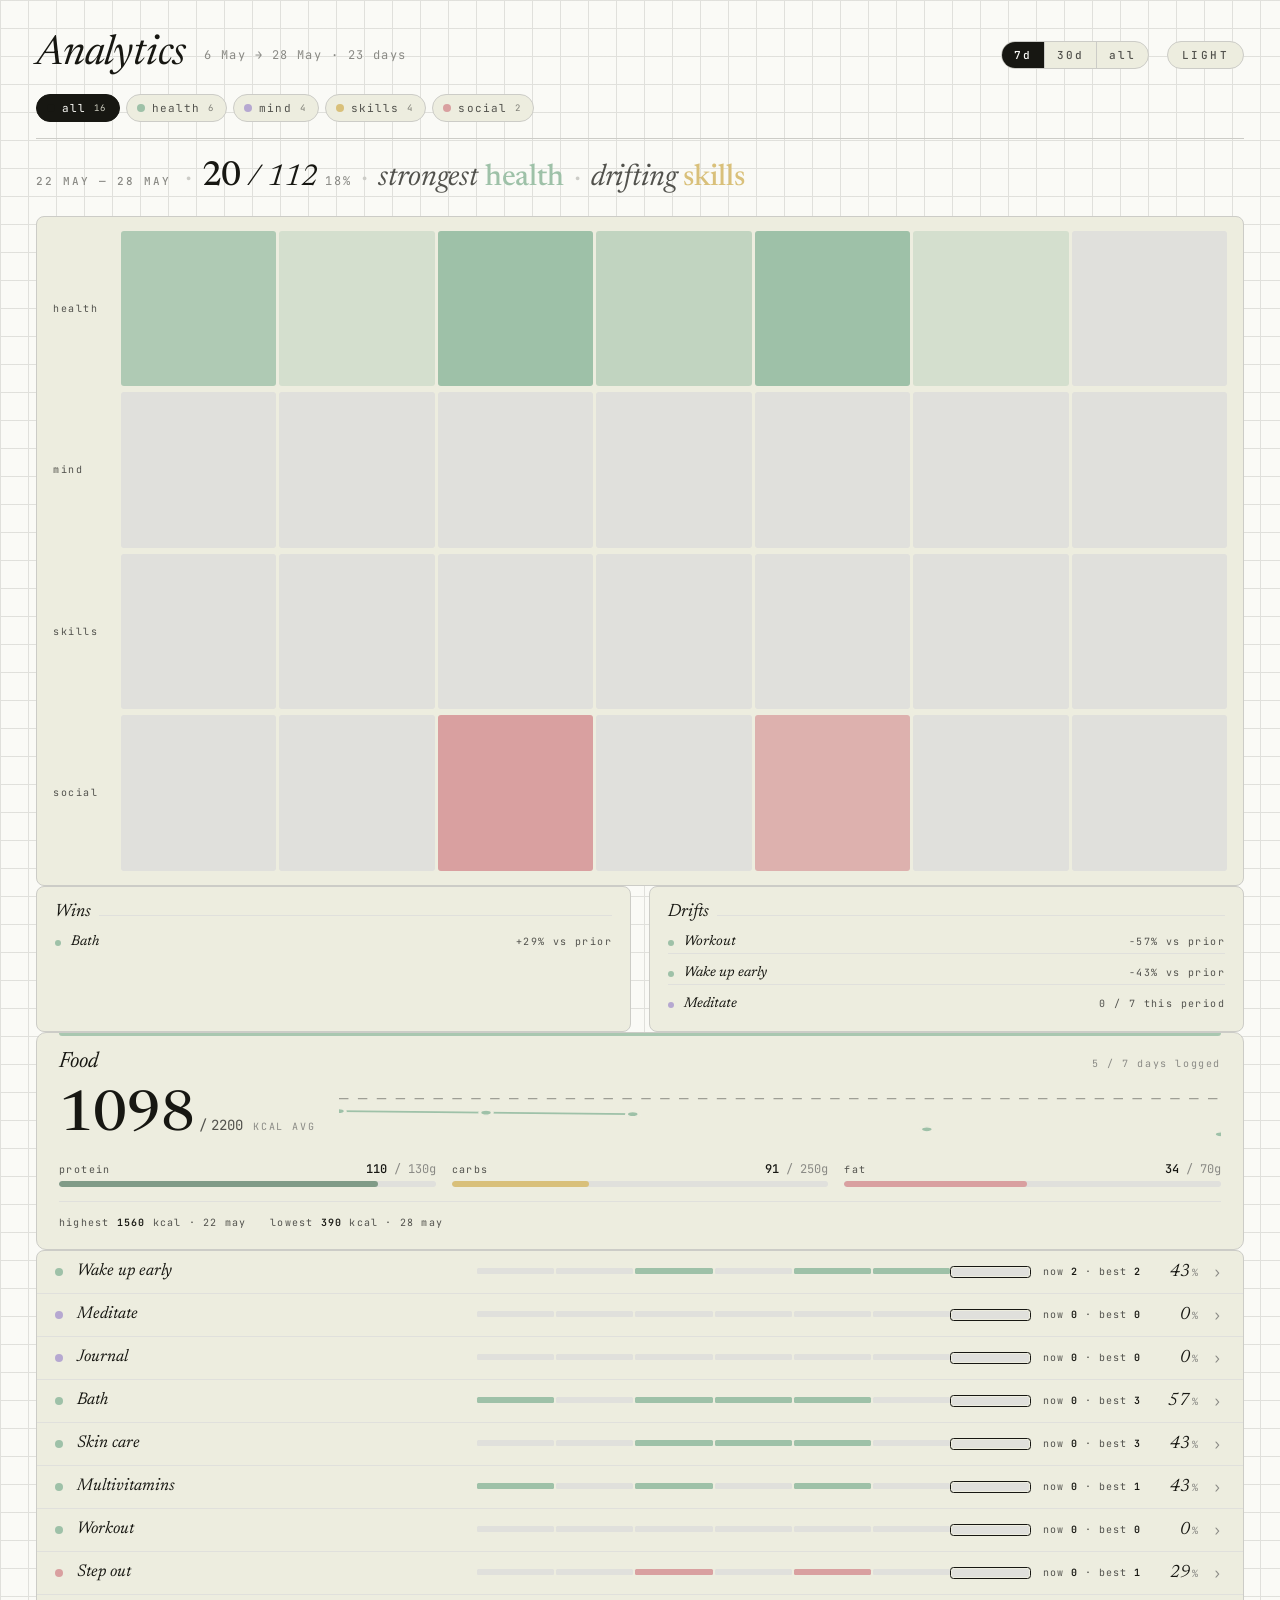
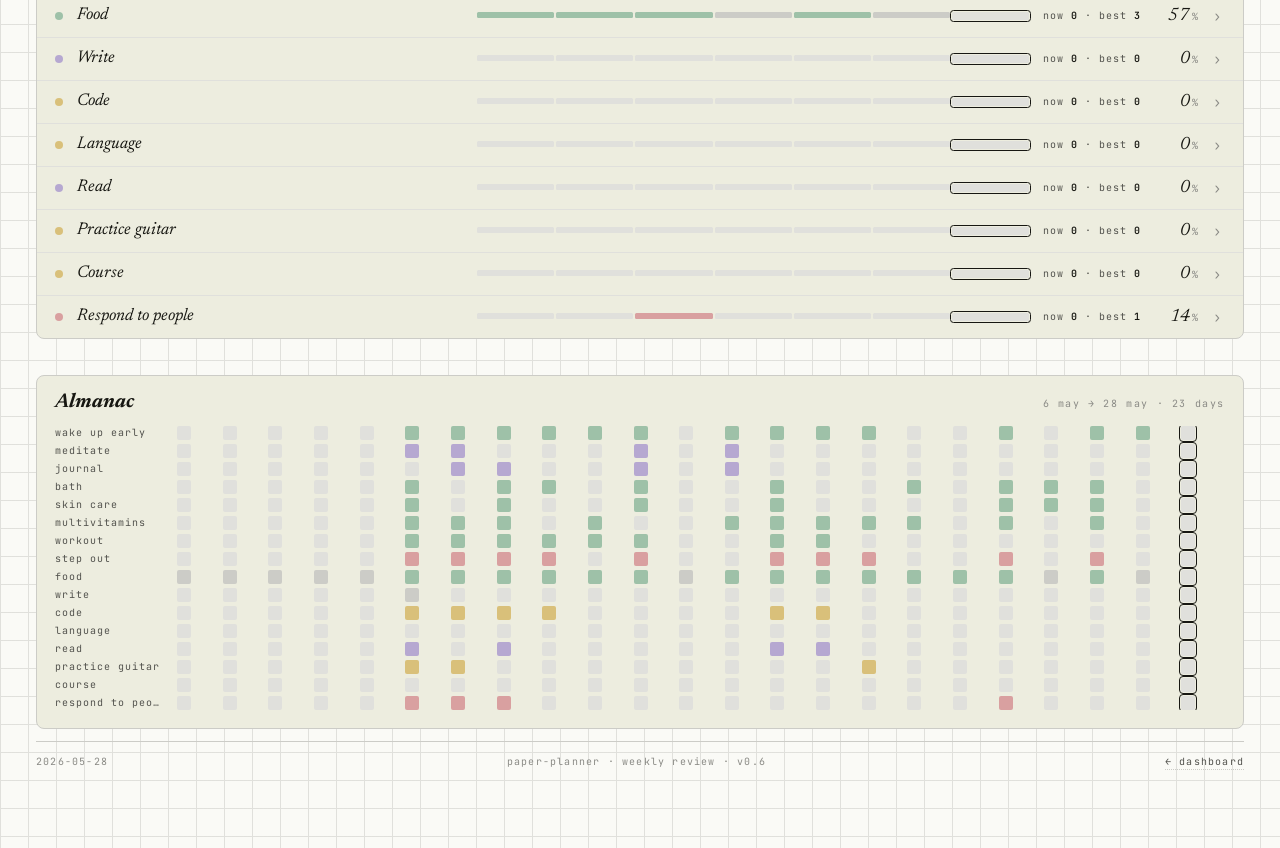
==== commit e12ba7be: "live-render dashboard via /api/render — kill Pages rebuild lag Add a /api/render endpoint on Vercel " ====
--- a/analytics.html
+++ b/analytics.html
@@ -3,7 +3,7 @@
 <head>
 <meta charset="utf-8" />
 <meta name="viewport" content="width=device-width, initial-scale=1" />
-<title>Analytics — Life · 6 May → 19 May · 14 days</title>
+<title>Analytics — Life · 6 May → 28 May · 23 days</title>
 <link rel="preconnect" href="https://fonts.googleapis.com">
 <link rel="preconnect" href="https://fonts.gstatic.com" crossorigin>
 <link href="https://fonts.googleapis.com/css2?family=Newsreader:ital,wght@0,400;0,500;1,400;1,500&family=JetBrains+Mono:wght@400;500;600&display=swap" rel="stylesheet">
@@ -14,7 +14,7 @@
     <header class="head">
       <div class="headline">
         <h1 class="date">Analytics</h1>
-        <span class="time">6 May → 19 May · 14 days</span>
+        <span class="time">6 May → 28 May · 23 days</span>
         <div class="range-toggle" role="tablist" aria-label="Time range"><button class="range-btn" data-range="7d" type="button">7d</button><button class="range-btn" data-range="30d" type="button">30d</button><button class="range-btn" data-range="all" type="button">all</button></div>
         <button class="theme-btn" data-action="theme" type="button" aria-label="Toggle theme">light</button>
       </div>
@@ -25,10 +25,10 @@
       
       <div class="ana-bundle range-7d" data-range="7d">
         <section class="ana-hero">
-          <p class="ana-hero__sentence"><span class="ana-hero__period">13 May — 19 May</span><span class="ana-hero__sep">·</span><span class="ana-hero__count"><b>36</b> / 112</span><span class="ana-hero__pct">32%</span><span class="ana-hero__sep">·</span><span class="ana-hero__cat">strongest <b class="cat cat--health">health</b></span><span class="ana-hero__sep">·</span><span class="ana-hero__cat">drifting <b class="cat cat--skills">skills</b></span></p>
-          <div class="ana-hm"><div class="ana-hm__row"><span class="ana-hm__label cat--health">health</span><div class="ana-hm__cells" style="--cols: 7"><span class="hcell hcell--cat-health hcell--i4" title="2026-05-13 · health: 6/6"></span><span class="hcell hcell--cat-health hcell--i3" title="2026-05-14 · health: 4/6"></span><span class="hcell hcell--cat-health hcell--i3" title="2026-05-15 · health: 4/6"></span><span class="hcell hcell--cat-health hcell--i4" title="2026-05-16 · health: 5/6"></span><span class="hcell hcell--cat-health hcell--i0" title="2026-05-17 · health: 0/6"></span><span class="hcell hcell--cat-health hcell--i3" title="2026-05-18 · health: 3/6"></span><span class="hcell hcell--cat-health hcell--i1" title="2026-05-19 · health: 1/6"></span></div></div><div class="ana-hm__row"><span class="ana-hm__label cat--mind">mind</span><div class="ana-hm__cells" style="--cols: 7"><span class="hcell hcell--cat-mind hcell--i3" title="2026-05-13 · mind: 2/4"></span><span class="hcell hcell--cat-mind hcell--i0" title="2026-05-14 · mind: 0/4"></span><span class="hcell hcell--cat-mind hcell--i0" title="2026-05-15 · mind: 0/4"></span><span class="hcell hcell--cat-mind hcell--i3" title="2026-05-16 · mind: 2/4"></span><span class="hcell hcell--cat-mind hcell--i0" title="2026-05-17 · mind: 0/4"></span><span class="hcell hcell--cat-mind hcell--i3" title="2026-05-18 · mind: 2/4"></span><span class="hcell hcell--cat-mind hcell--i2" title="2026-05-19 · mind: 1/4"></span></div></div><div class="ana-hm__row"><span class="ana-hm__label cat--skills">skills</span><div class="ana-hm__cells" style="--cols: 7"><span class="hcell hcell--cat-skills hcell--i2" title="2026-05-13 · skills: 1/4"></span><span class="hcell hcell--cat-skills hcell--i2" title="2026-05-14 · skills: 1/4"></span><span class="hcell hcell--cat-skills hcell--i0" title="2026-05-15 · skills: 0/4"></span><span class="hcell hcell--cat-skills hcell--i0" title="2026-05-16 · skills: 0/4"></span><span class="hcell hcell--cat-skills hcell--i0" title="2026-05-17 · skills: 0/4"></span><span class="hcell hcell--cat-skills hcell--i0" title="2026-05-18 · skills: 0/4"></span><span class="hcell hcell--cat-skills hcell--i0" title="2026-05-19 · skills: 0/4"></span></div></div><div class="ana-hm__row"><span class="ana-hm__label cat--social">social</span><div class="ana-hm__cells" style="--cols: 7"><span class="hcell hcell--cat-social hcell--i4" title="2026-05-13 · social: 2/2"></span><span class="hcell hcell--cat-social hcell--i3" title="2026-05-14 · social: 1/2"></span><span class="hcell hcell--cat-social hcell--i0" title="2026-05-15 · social: 0/2"></span><span class="hcell hcell--cat-social hcell--i3" title="2026-05-16 · social: 1/2"></span><span class="hcell hcell--cat-social hcell--i0" title="2026-05-17 · social: 0/2"></span><span class="hcell hcell--cat-social hcell--i0" title="2026-05-18 · social: 0/2"></span><span class="hcell hcell--cat-social hcell--i0" title="2026-05-19 · social: 0/2"></span></div></div></div>
+          <p class="ana-hero__sentence"><span class="ana-hero__period">22 May — 28 May</span><span class="ana-hero__sep">·</span><span class="ana-hero__count"><b>20</b> / 112</span><span class="ana-hero__pct">18%</span><span class="ana-hero__sep">·</span><span class="ana-hero__cat">strongest <b class="cat cat--health">health</b></span><span class="ana-hero__sep">·</span><span class="ana-hero__cat">drifting <b class="cat cat--skills">skills</b></span></p>
+          <div class="ana-hm"><div class="ana-hm__row"><span class="ana-hm__label cat--health">health</span><div class="ana-hm__cells" style="--cols: 7"><span class="hcell hcell--cat-health hcell--i3" title="2026-05-22 · health: 3/6"></span><span class="hcell hcell--cat-health hcell--i1" title="2026-05-23 · health: 1/6"></span><span class="hcell hcell--cat-health hcell--i4" title="2026-05-24 · health: 5/6"></span><span class="hcell hcell--cat-health hcell--i2" title="2026-05-25 · health: 2/6"></span><span class="hcell hcell--cat-health hcell--i4" title="2026-05-26 · health: 5/6"></span><span class="hcell hcell--cat-health hcell--i1" title="2026-05-27 · health: 1/6"></span><span class="hcell hcell--cat-health hcell--i0" title="2026-05-28 · health: 0/6"></span></div></div><div class="ana-hm__row"><span class="ana-hm__label cat--mind">mind</span><div class="ana-hm__cells" style="--cols: 7"><span class="hcell hcell--cat-mind hcell--i0" title="2026-05-22 · mind: 0/4"></span><span class="hcell hcell--cat-mind hcell--i0" title="2026-05-23 · mind: 0/4"></span><span class="hcell hcell--cat-mind hcell--i0" title="2026-05-24 · mind: 0/4"></span><span class="hcell hcell--cat-mind hcell--i0" title="2026-05-25 · mind: 0/4"></span><span class="hcell hcell--cat-mind hcell--i0" title="2026-05-26 · mind: 0/4"></span><span class="hcell hcell--cat-mind hcell--i0" title="2026-05-27 · mind: 0/4"></span><span class="hcell hcell--cat-mind hcell--i0" title="2026-05-28 · mind: 0/4"></span></div></div><div class="ana-hm__row"><span class="ana-hm__label cat--skills">skills</span><div class="ana-hm__cells" style="--cols: 7"><span class="hcell hcell--cat-skills hcell--i0" title="2026-05-22 · skills: 0/4"></span><span class="hcell hcell--cat-skills hcell--i0" title="2026-05-23 · skills: 0/4"></span><span class="hcell hcell--cat-skills hcell--i0" title="2026-05-24 · skills: 0/4"></span><span class="hcell hcell--cat-skills hcell--i0" title="2026-05-25 · skills: 0/4"></span><span class="hcell hcell--cat-skills hcell--i0" title="2026-05-26 · skills: 0/4"></span><span class="hcell hcell--cat-skills hcell--i0" title="2026-05-27 · skills: 0/4"></span><span class="hcell hcell--cat-skills hcell--i0" title="2026-05-28 · skills: 0/4"></span></div></div><div class="ana-hm__row"><span class="ana-hm__label cat--social">social</span><div class="ana-hm__cells" style="--cols: 7"><span class="hcell hcell--cat-social hcell--i0" title="2026-05-22 · social: 0/2"></span><span class="hcell hcell--cat-social hcell--i0" title="2026-05-23 · social: 0/2"></span><span class="hcell hcell--cat-social hcell--i4" title="2026-05-24 · social: 2/2"></span><span class="hcell hcell--cat-social hcell--i0" title="2026-05-25 · social: 0/2"></span><span class="hcell hcell--cat-social hcell--i3" title="2026-05-26 · social: 1/2"></span><span class="hcell hcell--cat-social hcell--i0" title="2026-05-27 · social: 0/2"></span><span class="hcell hcell--cat-social hcell--i0" title="2026-05-28 · social: 0/2"></span></div></div></div>
         </section>
-        <div class="ana-co"><div class="ana-co__col ana-co__col--wins"><h3 class="ana-co__head">Wins</h3><ul class="ana-co__list"><li class="ana-callout ana-callout--jump" data-cat="health"><span class="ana-callout__dot cat--health"></span><span class="ana-callout__title">Wake up early</span><span class="ana-callout__label">+57% vs prior</span></li><li class="ana-callout ana-callout--jump" data-cat="health"><span class="ana-callout__dot cat--health"></span><span class="ana-callout__title">Food</span><span class="ana-callout__label">+43% vs prior</span></li><li class="ana-callout ana-callout--jump" data-cat="mind"><span class="ana-callout__dot cat--mind"></span><span class="ana-callout__title">Journal</span><span class="ana-callout__label">+29% vs prior</span></li></ul></div><div class="ana-co__col ana-co__col--drifts"><h3 class="ana-co__head">Drifts</h3><ul class="ana-co__list"><li class="ana-callout ana-callout--zero" data-cat="mind"><span class="ana-callout__dot cat--mind"></span><span class="ana-callout__title">Write</span><span class="ana-callout__label">0 / 7 this period</span></li><li class="ana-callout ana-callout--zero" data-cat="skills"><span class="ana-callout__dot cat--skills"></span><span class="ana-callout__title">Language</span><span class="ana-callout__label">0 / 7 this period</span></li><li class="ana-callout ana-callout--zero" data-cat="skills"><span class="ana-callout__dot cat--skills"></span><span class="ana-callout__title">Practice guitar</span><span class="ana-callout__label">0 / 7 this period</span></li></ul></div></div>
+        <div class="ana-co"><div class="ana-co__col ana-co__col--wins"><h3 class="ana-co__head">Wins</h3><ul class="ana-co__list"><li class="ana-callout ana-callout--jump" data-cat="health"><span class="ana-callout__dot cat--health"></span><span class="ana-callout__title">Bath</span><span class="ana-callout__label">+29% vs prior</span></li></ul></div><div class="ana-co__col ana-co__col--drifts"><h3 class="ana-co__head">Drifts</h3><ul class="ana-co__list"><li class="ana-callout ana-callout--drop" data-cat="health"><span class="ana-callout__dot cat--health"></span><span class="ana-callout__title">Workout</span><span class="ana-callout__label">-57% vs prior</span></li><li class="ana-callout ana-callout--drop" data-cat="health"><span class="ana-callout__dot cat--health"></span><span class="ana-callout__title">Wake up early</span><span class="ana-callout__label">-43% vs prior</span></li><li class="ana-callout ana-callout--zero" data-cat="mind"><span class="ana-callout__dot cat--mind"></span><span class="ana-callout__title">Meditate</span><span class="ana-callout__label">0 / 7 this period</span></li></ul></div></div>
         
         <section class="ana-food">
           <header class="ana-food__head">
@@ -37,34 +37,34 @@
           </header>
           <div class="ana-food__body">
             <div class="ana-food__big">
-              <span class="ana-food__big-num">1242</span>
+              <span class="ana-food__big-num">1098</span>
               <span class="ana-food__big-sep">/</span>
               <span class="ana-food__big-tgt">2200</span>
               <span class="ana-food__big-unit">kcal avg</span>
             </div>
-            <div class="ana-food__chart"><svg class="kcal-spark" viewBox="0 0 280 40" preserveAspectRatio="none" aria-hidden="true"><line class="kcal-spark__target" x1="0" y1="5.2" x2="280" y2="5.2" stroke-dasharray="3 3" /><polyline points="0.0,16.0 46.7,22.7 93.3,18.6 140.0,16.2" fill="none" /><polyline points="233.3,28.3" fill="none" /><g class="kcal-spark__dots"><circle cx="0.0" cy="16.0" r="2" /><circle cx="46.7" cy="22.7" r="2" /><circle cx="93.3" cy="18.6" r="2" /><circle cx="140.0" cy="16.2" r="2" /><circle cx="233.3" cy="28.3" r="2" /></g></svg></div>
+            <div class="ana-food__chart"><svg class="kcal-spark" viewBox="0 0 280 40" preserveAspectRatio="none" aria-hidden="true"><line class="kcal-spark__target" x1="0" y1="5.2" x2="280" y2="5.2" stroke-dasharray="3 3" /><polyline points="0.0,15.3 46.7,16.5 93.3,17.7" fill="none" /><polyline points="186.7,29.8" fill="none" /><polyline points="280.0,33.8" fill="none" /><g class="kcal-spark__dots"><circle cx="0.0" cy="15.3" r="2" /><circle cx="46.7" cy="16.5" r="2" /><circle cx="93.3" cy="17.7" r="2" /><circle cx="186.7" cy="29.8" r="2" /><circle cx="280.0" cy="33.8" r="2" /></g></svg></div>
           </div>
           <div class="ana-food__macros">
-            <div class="ana-food__macro"><div class="ana-food__macro-head"><span class="ana-food__macro-name">protein</span><span class="ana-food__macro-val">81<span class="ana-food__macro-tgt"> / 130g</span></span></div><div class="ana-food__macro-track"><div class="ana-food__macro-fill ana-food__macro-fill--p" style="width: 62.3%"></div></div></div>
-            <div class="ana-food__macro"><div class="ana-food__macro-head"><span class="ana-food__macro-name">carbs</span><span class="ana-food__macro-val">118<span class="ana-food__macro-tgt"> / 250g</span></span></div><div class="ana-food__macro-track"><div class="ana-food__macro-fill ana-food__macro-fill--c" style="width: 47.2%"></div></div></div>
-            <div class="ana-food__macro"><div class="ana-food__macro-head"><span class="ana-food__macro-name">fat</span><span class="ana-food__macro-val">53<span class="ana-food__macro-tgt"> / 70g</span></span></div><div class="ana-food__macro-track"><div class="ana-food__macro-fill ana-food__macro-fill--f" style="width: 75.7%"></div></div></div>
+            <div class="ana-food__macro"><div class="ana-food__macro-head"><span class="ana-food__macro-name">protein</span><span class="ana-food__macro-val">110<span class="ana-food__macro-tgt"> / 130g</span></span></div><div class="ana-food__macro-track"><div class="ana-food__macro-fill ana-food__macro-fill--p" style="width: 84.6%"></div></div></div>
+            <div class="ana-food__macro"><div class="ana-food__macro-head"><span class="ana-food__macro-name">carbs</span><span class="ana-food__macro-val">91<span class="ana-food__macro-tgt"> / 250g</span></span></div><div class="ana-food__macro-track"><div class="ana-food__macro-fill ana-food__macro-fill--c" style="width: 36.4%"></div></div></div>
+            <div class="ana-food__macro"><div class="ana-food__macro-head"><span class="ana-food__macro-name">fat</span><span class="ana-food__macro-val">34<span class="ana-food__macro-tgt"> / 70g</span></span></div><div class="ana-food__macro-track"><div class="ana-food__macro-fill ana-food__macro-fill--f" style="width: 48.6%"></div></div></div>
           </div>
-          <div class="ana-food__detail"><span>highest <b>1515</b> kcal · 13 May</span><span>lowest <b>740</b> kcal · 18 May</span></div>
+          <div class="ana-food__detail"><span>highest <b>1560</b> kcal · 22 May</span><span>lowest <b>390</b> kcal · 28 May</span></div>
         </section>
         <ul class="ana-table">
           <li class="ana-row" data-cat="health" data-id="wake-early">
             <button class="ana-row__main" type="button" aria-expanded="false">
               <span class="ana-row__cat cat--health"></span>
               <span class="ana-row__title">Wake up early</span>
-              <span class="ana-row__strip"><div class="goal__strip" aria-label="period history"><span class="cell cell--done" title="2026-05-13: done"></span><span class="cell cell--done" title="2026-05-14: done"></span><span class="cell cell--done" title="2026-05-15: done"></span><span class="cell cell--done" title="2026-05-16: done"></span><span class="cell cell--open" title="2026-05-17: open"></span><span class="cell cell--done" title="2026-05-18: done"></span><span class="cell cell--done cell--today" title="2026-05-19: done"></span></div></span>
-              <span class="ana-row__streak">now <b>2</b> · best <b>4</b></span>
-              <span class="ana-row__pct">86<span class="ana-row__pct-suf">%</span></span>
-              <span class="ana-row__chev" aria-hidden="true">›</span>
-            </button>
-            <div class="ana-row__expand" hidden>
-              <div class="dow">
-                <span class="dow__title">by weekday</span>
-                <div class="dow__row"><div class="dow__bar dow__bar--cat-health dow__bar--i4" title="M: 100%"><span class="dow__lbl">M</span></div><div class="dow__bar dow__bar--cat-health dow__bar--i4" title="T: 100%"><span class="dow__lbl">T</span></div><div class="dow__bar dow__bar--cat-health dow__bar--i4" title="W: 100%"><span class="dow__lbl">W</span></div><div class="dow__bar dow__bar--cat-health dow__bar--i4" title="T: 100%"><span class="dow__lbl">T</span></div><div class="dow__bar dow__bar--cat-health dow__bar--i4" title="F: 100%"><span class="dow__lbl">F</span></div><div class="dow__bar dow__bar--cat-health dow__bar--i4" title="S: 100%"><span class="dow__lbl">S</span></div><div class="dow__bar dow__bar--cat-health dow__bar--i0" title="S: 0%"><span class="dow__lbl">S</span></div></div>
+              <span class="ana-row__strip"><div class="goal__strip" aria-label="period history"><span class="cell cell--open" title="2026-05-22: open"></span><span class="cell cell--open" title="2026-05-23: open"></span><span class="cell cell--done" title="2026-05-24: done"></span><span class="cell cell--open" title="2026-05-25: open"></span><span class="cell cell--done" title="2026-05-26: done"></span><span class="cell cell--done" title="2026-05-27: done"></span><span class="cell cell--open cell--today" title="2026-05-28: open"></span></div></span>
+              <span class="ana-row__streak">now <b>2</b> · best <b>2</b></span>
+              <span class="ana-row__pct">43<span class="ana-row__pct-suf">%</span></span>
+              <span class="ana-row__chev" aria-hidden="true">›</span>
+            </button>
+            <div class="ana-row__expand" hidden>
+              <div class="dow">
+                <span class="dow__title">by weekday</span>
+                <div class="dow__row"><div class="dow__bar dow__bar--cat-health dow__bar--i0" title="M: 0%"><span class="dow__lbl">M</span></div><div class="dow__bar dow__bar--cat-health dow__bar--i4" title="T: 100%"><span class="dow__lbl">T</span></div><div class="dow__bar dow__bar--cat-health dow__bar--i4" title="W: 100%"><span class="dow__lbl">W</span></div><div class="dow__bar dow__bar--cat-health dow__bar--i0" title="T: 0%"><span class="dow__lbl">T</span></div><div class="dow__bar dow__bar--cat-health dow__bar--i0" title="F: 0%"><span class="dow__lbl">F</span></div><div class="dow__bar dow__bar--cat-health dow__bar--i0" title="S: 0%"><span class="dow__lbl">S</span></div><div class="dow__bar dow__bar--cat-health dow__bar--i4" title="S: 100%"><span class="dow__lbl">S</span></div></div>
               </div>
             </div>
           </li>
@@ -72,15 +72,15 @@
             <button class="ana-row__main" type="button" aria-expanded="false">
               <span class="ana-row__cat cat--mind"></span>
               <span class="ana-row__title">Meditate</span>
-              <span class="ana-row__strip"><div class="goal__strip" aria-label="period history"><span class="cell cell--open" title="2026-05-13: open"></span><span class="cell cell--open" title="2026-05-14: open"></span><span class="cell cell--open" title="2026-05-15: open"></span><span class="cell cell--done" title="2026-05-16: done"></span><span class="cell cell--open" title="2026-05-17: open"></span><span class="cell cell--done" title="2026-05-18: done"></span><span class="cell cell--open cell--today" title="2026-05-19: open"></span></div></span>
-              <span class="ana-row__streak">now <b>1</b> · best <b>1</b></span>
-              <span class="ana-row__pct">29<span class="ana-row__pct-suf">%</span></span>
-              <span class="ana-row__chev" aria-hidden="true">›</span>
-            </button>
-            <div class="ana-row__expand" hidden>
-              <div class="dow">
-                <span class="dow__title">by weekday</span>
-                <div class="dow__row"><div class="dow__bar dow__bar--cat-mind dow__bar--i4" title="M: 100%"><span class="dow__lbl">M</span></div><div class="dow__bar dow__bar--cat-mind dow__bar--i0" title="T: 0%"><span class="dow__lbl">T</span></div><div class="dow__bar dow__bar--cat-mind dow__bar--i0" title="W: 0%"><span class="dow__lbl">W</span></div><div class="dow__bar dow__bar--cat-mind dow__bar--i0" title="T: 0%"><span class="dow__lbl">T</span></div><div class="dow__bar dow__bar--cat-mind dow__bar--i0" title="F: 0%"><span class="dow__lbl">F</span></div><div class="dow__bar dow__bar--cat-mind dow__bar--i4" title="S: 100%"><span class="dow__lbl">S</span></div><div class="dow__bar dow__bar--cat-mind dow__bar--i0" title="S: 0%"><span class="dow__lbl">S</span></div></div>
+              <span class="ana-row__strip"><div class="goal__strip" aria-label="period history"><span class="cell cell--open" title="2026-05-22: open"></span><span class="cell cell--open" title="2026-05-23: open"></span><span class="cell cell--open" title="2026-05-24: open"></span><span class="cell cell--open" title="2026-05-25: open"></span><span class="cell cell--open" title="2026-05-26: open"></span><span class="cell cell--open" title="2026-05-27: open"></span><span class="cell cell--open cell--today" title="2026-05-28: open"></span></div></span>
+              <span class="ana-row__streak">now <b>0</b> · best <b>0</b></span>
+              <span class="ana-row__pct">0<span class="ana-row__pct-suf">%</span></span>
+              <span class="ana-row__chev" aria-hidden="true">›</span>
+            </button>
+            <div class="ana-row__expand" hidden>
+              <div class="dow">
+                <span class="dow__title">by weekday</span>
+                <div class="dow__row"><div class="dow__bar dow__bar--cat-mind dow__bar--i0" title="M: 0%"><span class="dow__lbl">M</span></div><div class="dow__bar dow__bar--cat-mind dow__bar--i0" title="T: 0%"><span class="dow__lbl">T</span></div><div class="dow__bar dow__bar--cat-mind dow__bar--i0" title="W: 0%"><span class="dow__lbl">W</span></div><div class="dow__bar dow__bar--cat-mind dow__bar--i0" title="T: 0%"><span class="dow__lbl">T</span></div><div class="dow__bar dow__bar--cat-mind dow__bar--i0" title="F: 0%"><span class="dow__lbl">F</span></div><div class="dow__bar dow__bar--cat-mind dow__bar--i0" title="S: 0%"><span class="dow__lbl">S</span></div><div class="dow__bar dow__bar--cat-mind dow__bar--i0" title="S: 0%"><span class="dow__lbl">S</span></div></div>
               </div>
             </div>
           </li>
@@ -88,39 +88,87 @@
             <button class="ana-row__main" type="button" aria-expanded="false">
               <span class="ana-row__cat cat--mind"></span>
               <span class="ana-row__title">Journal</span>
-              <span class="ana-row__strip"><div class="goal__strip" aria-label="period history"><span class="cell cell--done" title="2026-05-13: done"></span><span class="cell cell--open" title="2026-05-14: open"></span><span class="cell cell--open" title="2026-05-15: open"></span><span class="cell cell--done" title="2026-05-16: done"></span><span class="cell cell--open" title="2026-05-17: open"></span><span class="cell cell--done" title="2026-05-18: done"></span><span class="cell cell--open cell--today" title="2026-05-19: open"></span></div></span>
-              <span class="ana-row__streak">now <b>1</b> · best <b>1</b></span>
+              <span class="ana-row__strip"><div class="goal__strip" aria-label="period history"><span class="cell cell--open" title="2026-05-22: open"></span><span class="cell cell--open" title="2026-05-23: open"></span><span class="cell cell--open" title="2026-05-24: open"></span><span class="cell cell--open" title="2026-05-25: open"></span><span class="cell cell--open" title="2026-05-26: open"></span><span class="cell cell--open" title="2026-05-27: open"></span><span class="cell cell--open cell--today" title="2026-05-28: open"></span></div></span>
+              <span class="ana-row__streak">now <b>0</b> · best <b>0</b></span>
+              <span class="ana-row__pct">0<span class="ana-row__pct-suf">%</span></span>
+              <span class="ana-row__chev" aria-hidden="true">›</span>
+            </button>
+            <div class="ana-row__expand" hidden>
+              <div class="dow">
+                <span class="dow__title">by weekday</span>
+                <div class="dow__row"><div class="dow__bar dow__bar--cat-mind dow__bar--i0" title="M: 0%"><span class="dow__lbl">M</span></div><div class="dow__bar dow__bar--cat-mind dow__bar--i0" title="T: 0%"><span class="dow__lbl">T</span></div><div class="dow__bar dow__bar--cat-mind dow__bar--i0" title="W: 0%"><span class="dow__lbl">W</span></div><div class="dow__bar dow__bar--cat-mind dow__bar--i0" title="T: 0%"><span class="dow__lbl">T</span></div><div class="dow__bar dow__bar--cat-mind dow__bar--i0" title="F: 0%"><span class="dow__lbl">F</span></div><div class="dow__bar dow__bar--cat-mind dow__bar--i0" title="S: 0%"><span class="dow__lbl">S</span></div><div class="dow__bar dow__bar--cat-mind dow__bar--i0" title="S: 0%"><span class="dow__lbl">S</span></div></div>
+              </div>
+            </div>
+          </li>
+          <li class="ana-row" data-cat="health" data-id="bath">
+            <button class="ana-row__main" type="button" aria-expanded="false">
+              <span class="ana-row__cat cat--health"></span>
+              <span class="ana-row__title">Bath</span>
+              <span class="ana-row__strip"><div class="goal__strip" aria-label="period history"><span class="cell cell--done" title="2026-05-22: done"></span><span class="cell cell--open" title="2026-05-23: open"></span><span class="cell cell--done" title="2026-05-24: done"></span><span class="cell cell--done" title="2026-05-25: done"></span><span class="cell cell--done" title="2026-05-26: done"></span><span class="cell cell--open" title="2026-05-27: open"></span><span class="cell cell--open cell--today" title="2026-05-28: open"></span></div></span>
+              <span class="ana-row__streak">now <b>0</b> · best <b>3</b></span>
+              <span class="ana-row__pct">57<span class="ana-row__pct-suf">%</span></span>
+              <span class="ana-row__chev" aria-hidden="true">›</span>
+            </button>
+            <div class="ana-row__expand" hidden>
+              <div class="dow">
+                <span class="dow__title">by weekday</span>
+                <div class="dow__row"><div class="dow__bar dow__bar--cat-health dow__bar--i4" title="M: 100%"><span class="dow__lbl">M</span></div><div class="dow__bar dow__bar--cat-health dow__bar--i4" title="T: 100%"><span class="dow__lbl">T</span></div><div class="dow__bar dow__bar--cat-health dow__bar--i0" title="W: 0%"><span class="dow__lbl">W</span></div><div class="dow__bar dow__bar--cat-health dow__bar--i0" title="T: 0%"><span class="dow__lbl">T</span></div><div class="dow__bar dow__bar--cat-health dow__bar--i4" title="F: 100%"><span class="dow__lbl">F</span></div><div class="dow__bar dow__bar--cat-health dow__bar--i0" title="S: 0%"><span class="dow__lbl">S</span></div><div class="dow__bar dow__bar--cat-health dow__bar--i4" title="S: 100%"><span class="dow__lbl">S</span></div></div>
+              </div>
+            </div>
+          </li>
+          <li class="ana-row" data-cat="health" data-id="skincare">
+            <button class="ana-row__main" type="button" aria-expanded="false">
+              <span class="ana-row__cat cat--health"></span>
+              <span class="ana-row__title">Skin care</span>
+              <span class="ana-row__strip"><div class="goal__strip" aria-label="period history"><span class="cell cell--open" title="2026-05-22: open"></span><span class="cell cell--open" title="2026-05-23: open"></span><span class="cell cell--done" title="2026-05-24: done"></span><span class="cell cell--done" title="2026-05-25: done"></span><span class="cell cell--done" title="2026-05-26: done"></span><span class="cell cell--open" title="2026-05-27: open"></span><span class="cell cell--open cell--today" title="2026-05-28: open"></span></div></span>
+              <span class="ana-row__streak">now <b>0</b> · best <b>3</b></span>
               <span class="ana-row__pct">43<span class="ana-row__pct-suf">%</span></span>
               <span class="ana-row__chev" aria-hidden="true">›</span>
             </button>
             <div class="ana-row__expand" hidden>
               <div class="dow">
                 <span class="dow__title">by weekday</span>
-                <div class="dow__row"><div class="dow__bar dow__bar--cat-mind dow__bar--i4" title="M: 100%"><span class="dow__lbl">M</span></div><div class="dow__bar dow__bar--cat-mind dow__bar--i0" title="T: 0%"><span class="dow__lbl">T</span></div><div class="dow__bar dow__bar--cat-mind dow__bar--i4" title="W: 100%"><span class="dow__lbl">W</span></div><div class="dow__bar dow__bar--cat-mind dow__bar--i0" title="T: 0%"><span class="dow__lbl">T</span></div><div class="dow__bar dow__bar--cat-mind dow__bar--i0" title="F: 0%"><span class="dow__lbl">F</span></div><div class="dow__bar dow__bar--cat-mind dow__bar--i4" title="S: 100%"><span class="dow__lbl">S</span></div><div class="dow__bar dow__bar--cat-mind dow__bar--i0" title="S: 0%"><span class="dow__lbl">S</span></div></div>
-              </div>
-            </div>
-          </li>
-          <li class="ana-row" data-cat="health" data-id="bath">
-            <button class="ana-row__main" type="button" aria-expanded="false">
-              <span class="ana-row__cat cat--health"></span>
-              <span class="ana-row__title">Bath</span>
-              <span class="ana-row__strip"><div class="goal__strip" aria-label="period history"><span class="cell cell--done" title="2026-05-13: done"></span><span class="cell cell--done" title="2026-05-14: done"></span><span class="cell cell--open" title="2026-05-15: open"></span><span class="cell cell--done" title="2026-05-16: done"></span><span class="cell cell--open" title="2026-05-17: open"></span><span class="cell cell--open" title="2026-05-18: open"></span><span class="cell cell--open cell--today" title="2026-05-19: open"></span></div></span>
-              <span class="ana-row__streak">now <b>0</b> · best <b>2</b></span>
+                <div class="dow__row"><div class="dow__bar dow__bar--cat-health dow__bar--i4" title="M: 100%"><span class="dow__lbl">M</span></div><div class="dow__bar dow__bar--cat-health dow__bar--i4" title="T: 100%"><span class="dow__lbl">T</span></div><div class="dow__bar dow__bar--cat-health dow__bar--i0" title="W: 0%"><span class="dow__lbl">W</span></div><div class="dow__bar dow__bar--cat-health dow__bar--i0" title="T: 0%"><span class="dow__lbl">T</span></div><div class="dow__bar dow__bar--cat-health dow__bar--i0" title="F: 0%"><span class="dow__lbl">F</span></div><div class="dow__bar dow__bar--cat-health dow__bar--i0" title="S: 0%"><span class="dow__lbl">S</span></div><div class="dow__bar dow__bar--cat-health dow__bar--i4" title="S: 100%"><span class="dow__lbl">S</span></div></div>
+              </div>
+            </div>
+          </li>
+          <li class="ana-row" data-cat="health" data-id="multivitamins">
+            <button class="ana-row__main" type="button" aria-expanded="false">
+              <span class="ana-row__cat cat--health"></span>
+              <span class="ana-row__title">Multivitamins</span>
+              <span class="ana-row__strip"><div class="goal__strip" aria-label="period history"><span class="cell cell--done" title="2026-05-22: done"></span><span class="cell cell--open" title="2026-05-23: open"></span><span class="cell cell--done" title="2026-05-24: done"></span><span class="cell cell--open" title="2026-05-25: open"></span><span class="cell cell--done" title="2026-05-26: done"></span><span class="cell cell--open" title="2026-05-27: open"></span><span class="cell cell--open cell--today" title="2026-05-28: open"></span></div></span>
+              <span class="ana-row__streak">now <b>0</b> · best <b>1</b></span>
               <span class="ana-row__pct">43<span class="ana-row__pct-suf">%</span></span>
               <span class="ana-row__chev" aria-hidden="true">›</span>
             </button>
             <div class="ana-row__expand" hidden>
               <div class="dow">
                 <span class="dow__title">by weekday</span>
-                <div class="dow__row"><div class="dow__bar dow__bar--cat-health dow__bar--i0" title="M: 0%"><span class="dow__lbl">M</span></div><div class="dow__bar dow__bar--cat-health dow__bar--i0" title="T: 0%"><span class="dow__lbl">T</span></div><div class="dow__bar dow__bar--cat-health dow__bar--i4" title="W: 100%"><span class="dow__lbl">W</span></div><div class="dow__bar dow__bar--cat-health dow__bar--i4" title="T: 100%"><span class="dow__lbl">T</span></div><div class="dow__bar dow__bar--cat-health dow__bar--i0" title="F: 0%"><span class="dow__lbl">F</span></div><div class="dow__bar dow__bar--cat-health dow__bar--i4" title="S: 100%"><span class="dow__lbl">S</span></div><div class="dow__bar dow__bar--cat-health dow__bar--i0" title="S: 0%"><span class="dow__lbl">S</span></div></div>
-              </div>
-            </div>
-          </li>
-          <li class="ana-row" data-cat="health" data-id="skincare">
-            <button class="ana-row__main" type="button" aria-expanded="false">
-              <span class="ana-row__cat cat--health"></span>
-              <span class="ana-row__title">Skin care</span>
-              <span class="ana-row__strip"><div class="goal__strip" aria-label="period history"><span class="cell cell--done" title="2026-05-13: done"></span><span class="cell cell--open" title="2026-05-14: open"></span><span class="cell cell--open" title="2026-05-15: open"></span><span class="cell cell--done" title="2026-05-16: done"></span><span class="cell cell--open" title="2026-05-17: open"></span><span class="cell cell--open" title="2026-05-18: open"></span><span class="cell cell--open cell--today" title="2026-05-19: open"></span></div></span>
+                <div class="dow__row"><div class="dow__bar dow__bar--cat-health dow__bar--i0" title="M: 0%"><span class="dow__lbl">M</span></div><div class="dow__bar dow__bar--cat-health dow__bar--i4" title="T: 100%"><span class="dow__lbl">T</span></div><div class="dow__bar dow__bar--cat-health dow__bar--i0" title="W: 0%"><span class="dow__lbl">W</span></div><div class="dow__bar dow__bar--cat-health dow__bar--i0" title="T: 0%"><span class="dow__lbl">T</span></div><div class="dow__bar dow__bar--cat-health dow__bar--i4" title="F: 100%"><span class="dow__lbl">F</span></div><div class="dow__bar dow__bar--cat-health dow__bar--i0" title="S: 0%"><span class="dow__lbl">S</span></div><div class="dow__bar dow__bar--cat-health dow__bar--i4" title="S: 100%"><span class="dow__lbl">S</span></div></div>
+              </div>
+            </div>
+          </li>
+          <li class="ana-row" data-cat="health" data-id="workout">
+            <button class="ana-row__main" type="button" aria-expanded="false">
+              <span class="ana-row__cat cat--health"></span>
+              <span class="ana-row__title">Workout</span>
+              <span class="ana-row__strip"><div class="goal__strip" aria-label="period history"><span class="cell cell--open" title="2026-05-22: open"></span><span class="cell cell--open" title="2026-05-23: open"></span><span class="cell cell--open" title="2026-05-24: open"></span><span class="cell cell--open" title="2026-05-25: open"></span><span class="cell cell--open" title="2026-05-26: open"></span><span class="cell cell--open" title="2026-05-27: open"></span><span class="cell cell--open cell--today" title="2026-05-28: open"></span></div></span>
+              <span class="ana-row__streak">now <b>0</b> · best <b>0</b></span>
+              <span class="ana-row__pct">0<span class="ana-row__pct-suf">%</span></span>
+              <span class="ana-row__chev" aria-hidden="true">›</span>
+            </button>
+            <div class="ana-row__expand" hidden>
+              <div class="dow">
+                <span class="dow__title">by weekday</span>
+                <div class="dow__row"><div class="dow__bar dow__bar--cat-health dow__bar--i0" title="M: 0%"><span class="dow__lbl">M</span></div><div class="dow__bar dow__bar--cat-health dow__bar--i0" title="T: 0%"><span class="dow__lbl">T</span></div><div class="dow__bar dow__bar--cat-health dow__bar--i0" title="W: 0%"><span class="dow__lbl">W</span></div><div class="dow__bar dow__bar--cat-health dow__bar--i0" title="T: 0%"><span class="dow__lbl">T</span></div><div class="dow__bar dow__bar--cat-health dow__bar--i0" title="F: 0%"><span class="dow__lbl">F</span></div><div class="dow__bar dow__bar--cat-health dow__bar--i0" title="S: 0%"><span class="dow__lbl">S</span></div><div class="dow__bar dow__bar--cat-health dow__bar--i0" title="S: 0%"><span class="dow__lbl">S</span></div></div>
+              </div>
+            </div>
+          </li>
+          <li class="ana-row" data-cat="social" data-id="step-out">
+            <button class="ana-row__main" type="button" aria-expanded="false">
+              <span class="ana-row__cat cat--social"></span>
+              <span class="ana-row__title">Step out</span>
+              <span class="ana-row__strip"><div class="goal__strip" aria-label="period history"><span class="cell cell--open" title="2026-05-22: open"></span><span class="cell cell--open" title="2026-05-23: open"></span><span class="cell cell--done" title="2026-05-24: done"></span><span class="cell cell--open" title="2026-05-25: open"></span><span class="cell cell--done" title="2026-05-26: done"></span><span class="cell cell--open" title="2026-05-27: open"></span><span class="cell cell--open cell--today" title="2026-05-28: open"></span></div></span>
               <span class="ana-row__streak">now <b>0</b> · best <b>1</b></span>
               <span class="ana-row__pct">29<span class="ana-row__pct-suf">%</span></span>
               <span class="ana-row__chev" aria-hidden="true">›</span>
@@ -128,71 +176,23 @@
             <div class="ana-row__expand" hidden>
               <div class="dow">
                 <span class="dow__title">by weekday</span>
-                <div class="dow__row"><div class="dow__bar dow__bar--cat-health dow__bar--i0" title="M: 0%"><span class="dow__lbl">M</span></div><div class="dow__bar dow__bar--cat-health dow__bar--i0" title="T: 0%"><span class="dow__lbl">T</span></div><div class="dow__bar dow__bar--cat-health dow__bar--i4" title="W: 100%"><span class="dow__lbl">W</span></div><div class="dow__bar dow__bar--cat-health dow__bar--i0" title="T: 0%"><span class="dow__lbl">T</span></div><div class="dow__bar dow__bar--cat-health dow__bar--i0" title="F: 0%"><span class="dow__lbl">F</span></div><div class="dow__bar dow__bar--cat-health dow__bar--i4" title="S: 100%"><span class="dow__lbl">S</span></div><div class="dow__bar dow__bar--cat-health dow__bar--i0" title="S: 0%"><span class="dow__lbl">S</span></div></div>
-              </div>
-            </div>
-          </li>
-          <li class="ana-row" data-cat="health" data-id="multivitamins">
-            <button class="ana-row__main" type="button" aria-expanded="false">
-              <span class="ana-row__cat cat--health"></span>
-              <span class="ana-row__title">Multivitamins</span>
-              <span class="ana-row__strip"><div class="goal__strip" aria-label="period history"><span class="cell cell--done" title="2026-05-13: done"></span><span class="cell cell--open" title="2026-05-14: open"></span><span class="cell cell--done" title="2026-05-15: done"></span><span class="cell cell--open" title="2026-05-16: open"></span><span class="cell cell--open" title="2026-05-17: open"></span><span class="cell cell--done" title="2026-05-18: done"></span><span class="cell cell--open cell--today" title="2026-05-19: open"></span></div></span>
-              <span class="ana-row__streak">now <b>1</b> · best <b>1</b></span>
-              <span class="ana-row__pct">43<span class="ana-row__pct-suf">%</span></span>
-              <span class="ana-row__chev" aria-hidden="true">›</span>
-            </button>
-            <div class="ana-row__expand" hidden>
-              <div class="dow">
-                <span class="dow__title">by weekday</span>
-                <div class="dow__row"><div class="dow__bar dow__bar--cat-health dow__bar--i4" title="M: 100%"><span class="dow__lbl">M</span></div><div class="dow__bar dow__bar--cat-health dow__bar--i0" title="T: 0%"><span class="dow__lbl">T</span></div><div class="dow__bar dow__bar--cat-health dow__bar--i4" title="W: 100%"><span class="dow__lbl">W</span></div><div class="dow__bar dow__bar--cat-health dow__bar--i0" title="T: 0%"><span class="dow__lbl">T</span></div><div class="dow__bar dow__bar--cat-health dow__bar--i4" title="F: 100%"><span class="dow__lbl">F</span></div><div class="dow__bar dow__bar--cat-health dow__bar--i0" title="S: 0%"><span class="dow__lbl">S</span></div><div class="dow__bar dow__bar--cat-health dow__bar--i0" title="S: 0%"><span class="dow__lbl">S</span></div></div>
-              </div>
-            </div>
-          </li>
-          <li class="ana-row" data-cat="health" data-id="workout">
-            <button class="ana-row__main" type="button" aria-expanded="false">
-              <span class="ana-row__cat cat--health"></span>
-              <span class="ana-row__title">Workout</span>
-              <span class="ana-row__strip"><div class="goal__strip" aria-label="period history"><span class="cell cell--done" title="2026-05-13: done"></span><span class="cell cell--done" title="2026-05-14: done"></span><span class="cell cell--done" title="2026-05-15: done"></span><span class="cell cell--done" title="2026-05-16: done"></span><span class="cell cell--open" title="2026-05-17: open"></span><span class="cell cell--open" title="2026-05-18: open"></span><span class="cell cell--open cell--today" title="2026-05-19: open"></span></div></span>
-              <span class="ana-row__streak">now <b>0</b> · best <b>4</b></span>
+                <div class="dow__row"><div class="dow__bar dow__bar--cat-social dow__bar--i0" title="M: 0%"><span class="dow__lbl">M</span></div><div class="dow__bar dow__bar--cat-social dow__bar--i4" title="T: 100%"><span class="dow__lbl">T</span></div><div class="dow__bar dow__bar--cat-social dow__bar--i0" title="W: 0%"><span class="dow__lbl">W</span></div><div class="dow__bar dow__bar--cat-social dow__bar--i0" title="T: 0%"><span class="dow__lbl">T</span></div><div class="dow__bar dow__bar--cat-social dow__bar--i0" title="F: 0%"><span class="dow__lbl">F</span></div><div class="dow__bar dow__bar--cat-social dow__bar--i0" title="S: 0%"><span class="dow__lbl">S</span></div><div class="dow__bar dow__bar--cat-social dow__bar--i4" title="S: 100%"><span class="dow__lbl">S</span></div></div>
+              </div>
+            </div>
+          </li>
+          <li class="ana-row" data-cat="health" data-id="food">
+            <button class="ana-row__main" type="button" aria-expanded="false">
+              <span class="ana-row__cat cat--health"></span>
+              <span class="ana-row__title">Food</span>
+              <span class="ana-row__strip"><div class="goal__strip" aria-label="period history"><span class="cell cell--done" title="2026-05-22: done"></span><span class="cell cell--done" title="2026-05-23: done"></span><span class="cell cell--done" title="2026-05-24: done"></span><span class="cell cell--skipped" title="2026-05-25: skipped"></span><span class="cell cell--done" title="2026-05-26: done"></span><span class="cell cell--skipped" title="2026-05-27: skipped"></span><span class="cell cell--open cell--today" title="2026-05-28: open"></span></div></span>
+              <span class="ana-row__streak">now <b>0</b> · best <b>3</b></span>
               <span class="ana-row__pct">57<span class="ana-row__pct-suf">%</span></span>
               <span class="ana-row__chev" aria-hidden="true">›</span>
             </button>
             <div class="ana-row__expand" hidden>
               <div class="dow">
                 <span class="dow__title">by weekday</span>
-                <div class="dow__row"><div class="dow__bar dow__bar--cat-health dow__bar--i0" title="M: 0%"><span class="dow__lbl">M</span></div><div class="dow__bar dow__bar--cat-health dow__bar--i0" title="T: 0%"><span class="dow__lbl">T</span></div><div class="dow__bar dow__bar--cat-health dow__bar--i4" title="W: 100%"><span class="dow__lbl">W</span></div><div class="dow__bar dow__bar--cat-health dow__bar--i4" title="T: 100%"><span class="dow__lbl">T</span></div><div class="dow__bar dow__bar--cat-health dow__bar--i4" title="F: 100%"><span class="dow__lbl">F</span></div><div class="dow__bar dow__bar--cat-health dow__bar--i4" title="S: 100%"><span class="dow__lbl">S</span></div><div class="dow__bar dow__bar--cat-health dow__bar--i0" title="S: 0%"><span class="dow__lbl">S</span></div></div>
-              </div>
-            </div>
-          </li>
-          <li class="ana-row" data-cat="social" data-id="step-out">
-            <button class="ana-row__main" type="button" aria-expanded="false">
-              <span class="ana-row__cat cat--social"></span>
-              <span class="ana-row__title">Step out</span>
-              <span class="ana-row__strip"><div class="goal__strip" aria-label="period history"><span class="cell cell--done" title="2026-05-13: done"></span><span class="cell cell--done" title="2026-05-14: done"></span><span class="cell cell--open" title="2026-05-15: open"></span><span class="cell cell--done" title="2026-05-16: done"></span><span class="cell cell--open" title="2026-05-17: open"></span><span class="cell cell--open" title="2026-05-18: open"></span><span class="cell cell--open cell--today" title="2026-05-19: open"></span></div></span>
-              <span class="ana-row__streak">now <b>0</b> · best <b>2</b></span>
-              <span class="ana-row__pct">43<span class="ana-row__pct-suf">%</span></span>
-              <span class="ana-row__chev" aria-hidden="true">›</span>
-            </button>
-            <div class="ana-row__expand" hidden>
-              <div class="dow">
-                <span class="dow__title">by weekday</span>
-                <div class="dow__row"><div class="dow__bar dow__bar--cat-social dow__bar--i0" title="M: 0%"><span class="dow__lbl">M</span></div><div class="dow__bar dow__bar--cat-social dow__bar--i0" title="T: 0%"><span class="dow__lbl">T</span></div><div class="dow__bar dow__bar--cat-social dow__bar--i4" title="W: 100%"><span class="dow__lbl">W</span></div><div class="dow__bar dow__bar--cat-social dow__bar--i4" title="T: 100%"><span class="dow__lbl">T</span></div><div class="dow__bar dow__bar--cat-social dow__bar--i0" title="F: 0%"><span class="dow__lbl">F</span></div><div class="dow__bar dow__bar--cat-social dow__bar--i4" title="S: 100%"><span class="dow__lbl">S</span></div><div class="dow__bar dow__bar--cat-social dow__bar--i0" title="S: 0%"><span class="dow__lbl">S</span></div></div>
-              </div>
-            </div>
-          </li>
-          <li class="ana-row" data-cat="health" data-id="food">
-            <button class="ana-row__main" type="button" aria-expanded="false">
-              <span class="ana-row__cat cat--health"></span>
-              <span class="ana-row__title">Food</span>
-              <span class="ana-row__strip"><div class="goal__strip" aria-label="period history"><span class="cell cell--done" title="2026-05-13: done"></span><span class="cell cell--done" title="2026-05-14: done"></span><span class="cell cell--done" title="2026-05-15: done"></span><span class="cell cell--done" title="2026-05-16: done"></span><span class="cell cell--skipped" title="2026-05-17: skipped"></span><span class="cell cell--done" title="2026-05-18: done"></span><span class="cell cell--open cell--today" title="2026-05-19: open"></span></div></span>
-              <span class="ana-row__streak">now <b>1</b> · best <b>4</b></span>
-              <span class="ana-row__pct">71<span class="ana-row__pct-suf">%</span></span>
-              <span class="ana-row__chev" aria-hidden="true">›</span>
-            </button>
-            <div class="ana-row__expand" hidden>
-              <div class="dow">
-                <span class="dow__title">by weekday</span>
-                <div class="dow__row"><div class="dow__bar dow__bar--cat-health dow__bar--i4" title="M: 100%"><span class="dow__lbl">M</span></div><div class="dow__bar dow__bar--cat-health dow__bar--i0" title="T: 0%"><span class="dow__lbl">T</span></div><div class="dow__bar dow__bar--cat-health dow__bar--i4" title="W: 100%"><span class="dow__lbl">W</span></div><div class="dow__bar dow__bar--cat-health dow__bar--i4" title="T: 100%"><span class="dow__lbl">T</span></div><div class="dow__bar dow__bar--cat-health dow__bar--i4" title="F: 100%"><span class="dow__lbl">F</span></div><div class="dow__bar dow__bar--cat-health dow__bar--i4" title="S: 100%"><span class="dow__lbl">S</span></div><div class="dow__bar dow__bar--cat-health dow__bar--i0" title="S: 0%"><span class="dow__lbl">S</span></div></div>
+                <div class="dow__row"><div class="dow__bar dow__bar--cat-health dow__bar--i0" title="M: 0%"><span class="dow__lbl">M</span></div><div class="dow__bar dow__bar--cat-health dow__bar--i4" title="T: 100%"><span class="dow__lbl">T</span></div><div class="dow__bar dow__bar--cat-health dow__bar--i0" title="W: 0%"><span class="dow__lbl">W</span></div><div class="dow__bar dow__bar--cat-health dow__bar--i0" title="T: 0%"><span class="dow__lbl">T</span></div><div class="dow__bar dow__bar--cat-health dow__bar--i4" title="F: 100%"><span class="dow__lbl">F</span></div><div class="dow__bar dow__bar--cat-health dow__bar--i4" title="S: 100%"><span class="dow__lbl">S</span></div><div class="dow__bar dow__bar--cat-health dow__bar--i4" title="S: 100%"><span class="dow__lbl">S</span></div></div>
               </div>
             </div>
           </li>
@@ -200,7 +200,7 @@
             <button class="ana-row__main" type="button" aria-expanded="false">
               <span class="ana-row__cat cat--mind"></span>
               <span class="ana-row__title">Write</span>
-              <span class="ana-row__strip"><div class="goal__strip" aria-label="period history"><span class="cell cell--open" title="2026-05-13: open"></span><span class="cell cell--open" title="2026-05-14: open"></span><span class="cell cell--open" title="2026-05-15: open"></span><span class="cell cell--open" title="2026-05-16: open"></span><span class="cell cell--open" title="2026-05-17: open"></span><span class="cell cell--open" title="2026-05-18: open"></span><span class="cell cell--open cell--today" title="2026-05-19: open"></span></div></span>
+              <span class="ana-row__strip"><div class="goal__strip" aria-label="period history"><span class="cell cell--open" title="2026-05-22: open"></span><span class="cell cell--open" title="2026-05-23: open"></span><span class="cell cell--open" title="2026-05-24: open"></span><span class="cell cell--open" title="2026-05-25: open"></span><span class="cell cell--open" title="2026-05-26: open"></span><span class="cell cell--open" title="2026-05-27: open"></span><span class="cell cell--open cell--today" title="2026-05-28: open"></span></div></span>
               <span class="ana-row__streak">now <b>0</b> · best <b>0</b></span>
               <span class="ana-row__pct">0<span class="ana-row__pct-suf">%</span></span>
               <span class="ana-row__chev" aria-hidden="true">›</span>
@@ -216,15 +216,15 @@
             <button class="ana-row__main" type="button" aria-expanded="false">
               <span class="ana-row__cat cat--skills"></span>
               <span class="ana-row__title">Code</span>
-              <span class="ana-row__strip"><div class="goal__strip" aria-label="period history"><span class="cell cell--done" title="2026-05-13: done"></span><span class="cell cell--done" title="2026-05-14: done"></span><span class="cell cell--open" title="2026-05-15: open"></span><span class="cell cell--open" title="2026-05-16: open"></span><span class="cell cell--open" title="2026-05-17: open"></span><span class="cell cell--open" title="2026-05-18: open"></span><span class="cell cell--open cell--today" title="2026-05-19: open"></span></div></span>
-              <span class="ana-row__streak">now <b>0</b> · best <b>2</b></span>
-              <span class="ana-row__pct">29<span class="ana-row__pct-suf">%</span></span>
-              <span class="ana-row__chev" aria-hidden="true">›</span>
-            </button>
-            <div class="ana-row__expand" hidden>
-              <div class="dow">
-                <span class="dow__title">by weekday</span>
-                <div class="dow__row"><div class="dow__bar dow__bar--cat-skills dow__bar--i0" title="M: 0%"><span class="dow__lbl">M</span></div><div class="dow__bar dow__bar--cat-skills dow__bar--i0" title="T: 0%"><span class="dow__lbl">T</span></div><div class="dow__bar dow__bar--cat-skills dow__bar--i4" title="W: 100%"><span class="dow__lbl">W</span></div><div class="dow__bar dow__bar--cat-skills dow__bar--i4" title="T: 100%"><span class="dow__lbl">T</span></div><div class="dow__bar dow__bar--cat-skills dow__bar--i0" title="F: 0%"><span class="dow__lbl">F</span></div><div class="dow__bar dow__bar--cat-skills dow__bar--i0" title="S: 0%"><span class="dow__lbl">S</span></div><div class="dow__bar dow__bar--cat-skills dow__bar--i0" title="S: 0%"><span class="dow__lbl">S</span></div></div>
+              <span class="ana-row__strip"><div class="goal__strip" aria-label="period history"><span class="cell cell--open" title="2026-05-22: open"></span><span class="cell cell--open" title="2026-05-23: open"></span><span class="cell cell--open" title="2026-05-24: open"></span><span class="cell cell--open" title="2026-05-25: open"></span><span class="cell cell--open" title="2026-05-26: open"></span><span class="cell cell--open" title="2026-05-27: open"></span><span class="cell cell--open cell--today" title="2026-05-28: open"></span></div></span>
+              <span class="ana-row__streak">now <b>0</b> · best <b>0</b></span>
+              <span class="ana-row__pct">0<span class="ana-row__pct-suf">%</span></span>
+              <span class="ana-row__chev" aria-hidden="true">›</span>
+            </button>
+            <div class="ana-row__expand" hidden>
+              <div class="dow">
+                <span class="dow__title">by weekday</span>
+                <div class="dow__row"><div class="dow__bar dow__bar--cat-skills dow__bar--i0" title="M: 0%"><span class="dow__lbl">M</span></div><div class="dow__bar dow__bar--cat-skills dow__bar--i0" title="T: 0%"><span class="dow__lbl">T</span></div><div class="dow__bar dow__bar--cat-skills dow__bar--i0" title="W: 0%"><span class="dow__lbl">W</span></div><div class="dow__bar dow__bar--cat-skills dow__bar--i0" title="T: 0%"><span class="dow__lbl">T</span></div><div class="dow__bar dow__bar--cat-skills dow__bar--i0" title="F: 0%"><span class="dow__lbl">F</span></div><div class="dow__bar dow__bar--cat-skills dow__bar--i0" title="S: 0%"><span class="dow__lbl">S</span></div><div class="dow__bar dow__bar--cat-skills dow__bar--i0" title="S: 0%"><span class="dow__lbl">S</span></div></div>
               </div>
             </div>
           </li>
@@ -232,7 +232,7 @@
             <button class="ana-row__main" type="button" aria-expanded="false">
               <span class="ana-row__cat cat--skills"></span>
               <span class="ana-row__title">Language</span>
-              <span class="ana-row__strip"><div class="goal__strip" aria-label="period history"><span class="cell cell--open" title="2026-05-13: open"></span><span class="cell cell--open" title="2026-05-14: open"></span><span class="cell cell--open" title="2026-05-15: open"></span><span class="cell cell--open" title="2026-05-16: open"></span><span class="cell cell--open" title="2026-05-17: open"></span><span class="cell cell--open" title="2026-05-18: open"></span><span class="cell cell--open cell--today" title="2026-05-19: open"></span></div></span>
+              <span class="ana-row__strip"><div class="goal__strip" aria-label="period history"><span class="cell cell--open" title="2026-05-22: open"></span><span class="cell cell--open" title="2026-05-23: open"></span><span class="cell cell--open" title="2026-05-24: open"></span><span class="cell cell--open" title="2026-05-25: open"></span><span class="cell cell--open" title="2026-05-26: open"></span><span class="cell cell--open" title="2026-05-27: open"></span><span class="cell cell--open cell--today" title="2026-05-28: open"></span></div></span>
               <span class="ana-row__streak">now <b>0</b> · best <b>0</b></span>
               <span class="ana-row__pct">0<span class="ana-row__pct-suf">%</span></span>
               <span class="ana-row__chev" aria-hidden="true">›</span>
@@ -248,15 +248,15 @@
             <button class="ana-row__main" type="button" aria-expanded="false">
               <span class="ana-row__cat cat--mind"></span>
               <span class="ana-row__title">Read</span>
-              <span class="ana-row__strip"><div class="goal__strip" aria-label="period history"><span class="cell cell--done" title="2026-05-13: done"></span><span class="cell cell--open" title="2026-05-14: open"></span><span class="cell cell--open" title="2026-05-15: open"></span><span class="cell cell--open" title="2026-05-16: open"></span><span class="cell cell--open" title="2026-05-17: open"></span><span class="cell cell--open" title="2026-05-18: open"></span><span class="cell cell--done cell--today" title="2026-05-19: done"></span></div></span>
-              <span class="ana-row__streak">now <b>1</b> · best <b>1</b></span>
-              <span class="ana-row__pct">29<span class="ana-row__pct-suf">%</span></span>
-              <span class="ana-row__chev" aria-hidden="true">›</span>
-            </button>
-            <div class="ana-row__expand" hidden>
-              <div class="dow">
-                <span class="dow__title">by weekday</span>
-                <div class="dow__row"><div class="dow__bar dow__bar--cat-mind dow__bar--i0" title="M: 0%"><span class="dow__lbl">M</span></div><div class="dow__bar dow__bar--cat-mind dow__bar--i4" title="T: 100%"><span class="dow__lbl">T</span></div><div class="dow__bar dow__bar--cat-mind dow__bar--i4" title="W: 100%"><span class="dow__lbl">W</span></div><div class="dow__bar dow__bar--cat-mind dow__bar--i0" title="T: 0%"><span class="dow__lbl">T</span></div><div class="dow__bar dow__bar--cat-mind dow__bar--i0" title="F: 0%"><span class="dow__lbl">F</span></div><div class="dow__bar dow__bar--cat-mind dow__bar--i0" title="S: 0%"><span class="dow__lbl">S</span></div><div class="dow__bar dow__bar--cat-mind dow__bar--i0" title="S: 0%"><span class="dow__lbl">S</span></div></div>
+              <span class="ana-row__strip"><div class="goal__strip" aria-label="period history"><span class="cell cell--open" title="2026-05-22: open"></span><span class="cell cell--open" title="2026-05-23: open"></span><span class="cell cell--open" title="2026-05-24: open"></span><span class="cell cell--open" title="2026-05-25: open"></span><span class="cell cell--open" title="2026-05-26: open"></span><span class="cell cell--open" title="2026-05-27: open"></span><span class="cell cell--open cell--today" title="2026-05-28: open"></span></div></span>
+              <span class="ana-row__streak">now <b>0</b> · best <b>0</b></span>
+              <span class="ana-row__pct">0<span class="ana-row__pct-suf">%</span></span>
+              <span class="ana-row__chev" aria-hidden="true">›</span>
+            </button>
+            <div class="ana-row__expand" hidden>
+              <div class="dow">
+                <span class="dow__title">by weekday</span>
+                <div class="dow__row"><div class="dow__bar dow__bar--cat-mind dow__bar--i0" title="M: 0%"><span class="dow__lbl">M</span></div><div class="dow__bar dow__bar--cat-mind dow__bar--i0" title="T: 0%"><span class="dow__lbl">T</span></div><div class="dow__bar dow__bar--cat-mind dow__bar--i0" title="W: 0%"><span class="dow__lbl">W</span></div><div class="dow__bar dow__bar--cat-mind dow__bar--i0" title="T: 0%"><span class="dow__lbl">T</span></div><div class="dow__bar dow__bar--cat-mind dow__bar--i0" title="F: 0%"><span class="dow__lbl">F</span></div><div class="dow__bar dow__bar--cat-mind dow__bar--i0" title="S: 0%"><span class="dow__lbl">S</span></div><div class="dow__bar dow__bar--cat-mind dow__bar--i0" title="S: 0%"><span class="dow__lbl">S</span></div></div>
               </div>
             </div>
           </li>
@@ -264,7 +264,7 @@
             <button class="ana-row__main" type="button" aria-expanded="false">
               <span class="ana-row__cat cat--skills"></span>
               <span class="ana-row__title">Practice guitar</span>
-              <span class="ana-row__strip"><div class="goal__strip" aria-label="period history"><span class="cell cell--open" title="2026-05-13: open"></span><span class="cell cell--open" title="2026-05-14: open"></span><span class="cell cell--open" title="2026-05-15: open"></span><span class="cell cell--open" title="2026-05-16: open"></span><span class="cell cell--open" title="2026-05-17: open"></span><span class="cell cell--open" title="2026-05-18: open"></span><span class="cell cell--open cell--today" title="2026-05-19: open"></span></div></span>
+              <span class="ana-row__strip"><div class="goal__strip" aria-label="period history"><span class="cell cell--open" title="2026-05-22: open"></span><span class="cell cell--open" title="2026-05-23: open"></span><span class="cell cell--open" title="2026-05-24: open"></span><span class="cell cell--open" title="2026-05-25: open"></span><span class="cell cell--open" title="2026-05-26: open"></span><span class="cell cell--open" title="2026-05-27: open"></span><span class="cell cell--open cell--today" title="2026-05-28: open"></span></div></span>
               <span class="ana-row__streak">now <b>0</b> · best <b>0</b></span>
               <span class="ana-row__pct">0<span class="ana-row__pct-suf">%</span></span>
               <span class="ana-row__chev" aria-hidden="true">›</span>
@@ -280,7 +280,7 @@
             <button class="ana-row__main" type="button" aria-expanded="false">
               <span class="ana-row__cat cat--skills"></span>
               <span class="ana-row__title">Course</span>
-              <span class="ana-row__strip"><div class="goal__strip" aria-label="period history"><span class="cell cell--open" title="2026-05-13: open"></span><span class="cell cell--open" title="2026-05-14: open"></span><span class="cell cell--open" title="2026-05-15: open"></span><span class="cell cell--open" title="2026-05-16: open"></span><span class="cell cell--open" title="2026-05-17: open"></span><span class="cell cell--open" title="2026-05-18: open"></span><span class="cell cell--open cell--today" title="2026-05-19: open"></span></div></span>
+              <span class="ana-row__strip"><div class="goal__strip" aria-label="period history"><span class="cell cell--open" title="2026-05-22: open"></span><span class="cell cell--open" title="2026-05-23: open"></span><span class="cell cell--open" title="2026-05-24: open"></span><span class="cell cell--open" title="2026-05-25: open"></span><span class="cell cell--open" title="2026-05-26: open"></span><span class="cell cell--open" title="2026-05-27: open"></span><span class="cell cell--open cell--today" title="2026-05-28: open"></span></div></span>
               <span class="ana-row__streak">now <b>0</b> · best <b>0</b></span>
               <span class="ana-row__pct">0<span class="ana-row__pct-suf">%</span></span>
               <span class="ana-row__chev" aria-hidden="true">›</span>
@@ -296,7 +296,7 @@
             <button class="ana-row__main" type="button" aria-expanded="false">
               <span class="ana-row__cat cat--social"></span>
               <span class="ana-row__title">Respond to people</span>
-              <span class="ana-row__strip"><div class="goal__strip" aria-label="period history"><span class="cell cell--done" title="2026-05-13: done"></span><span class="cell cell--open" title="2026-05-14: open"></span><span class="cell cell--open" title="2026-05-15: open"></span><span class="cell cell--open" title="2026-05-16: open"></span><span class="cell cell--open" title="2026-05-17: open"></span><span class="cell cell--open" title="2026-05-18: open"></span><span class="cell cell--open cell--today" title="2026-05-19: open"></span></div></span>
+              <span class="ana-row__strip"><div class="goal__strip" aria-label="period history"><span class="cell cell--open" title="2026-05-22: open"></span><span class="cell cell--open" title="2026-05-23: open"></span><span class="cell cell--done" title="2026-05-24: done"></span><span class="cell cell--open" title="2026-05-25: open"></span><span class="cell cell--open" title="2026-05-26: open"></span><span class="cell cell--open" title="2026-05-27: open"></span><span class="cell cell--open cell--today" title="2026-05-28: open"></span></div></span>
               <span class="ana-row__streak">now <b>0</b> · best <b>1</b></span>
               <span class="ana-row__pct">14<span class="ana-row__pct-suf">%</span></span>
               <span class="ana-row__chev" aria-hidden="true">›</span>
@@ -304,45 +304,45 @@
             <div class="ana-row__expand" hidden>
               <div class="dow">
                 <span class="dow__title">by weekday</span>
-                <div class="dow__row"><div class="dow__bar dow__bar--cat-social dow__bar--i0" title="M: 0%"><span class="dow__lbl">M</span></div><div class="dow__bar dow__bar--cat-social dow__bar--i0" title="T: 0%"><span class="dow__lbl">T</span></div><div class="dow__bar dow__bar--cat-social dow__bar--i4" title="W: 100%"><span class="dow__lbl">W</span></div><div class="dow__bar dow__bar--cat-social dow__bar--i0" title="T: 0%"><span class="dow__lbl">T</span></div><div class="dow__bar dow__bar--cat-social dow__bar--i0" title="F: 0%"><span class="dow__lbl">F</span></div><div class="dow__bar dow__bar--cat-social dow__bar--i0" title="S: 0%"><span class="dow__lbl">S</span></div><div class="dow__bar dow__bar--cat-social dow__bar--i0" title="S: 0%"><span class="dow__lbl">S</span></div></div>
+                <div class="dow__row"><div class="dow__bar dow__bar--cat-social dow__bar--i0" title="M: 0%"><span class="dow__lbl">M</span></div><div class="dow__bar dow__bar--cat-social dow__bar--i0" title="T: 0%"><span class="dow__lbl">T</span></div><div class="dow__bar dow__bar--cat-social dow__bar--i0" title="W: 0%"><span class="dow__lbl">W</span></div><div class="dow__bar dow__bar--cat-social dow__bar--i0" title="T: 0%"><span class="dow__lbl">T</span></div><div class="dow__bar dow__bar--cat-social dow__bar--i0" title="F: 0%"><span class="dow__lbl">F</span></div><div class="dow__bar dow__bar--cat-social dow__bar--i0" title="S: 0%"><span class="dow__lbl">S</span></div><div class="dow__bar dow__bar--cat-social dow__bar--i4" title="S: 100%"><span class="dow__lbl">S</span></div></div>
               </div>
             </div>
           </li></ul>
       </div>
       <div class="ana-bundle range-30d" data-range="30d">
         <section class="ana-hero">
-          <p class="ana-hero__sentence"><span class="ana-hero__period">6 May — 19 May</span><span class="ana-hero__sep">·</span><span class="ana-hero__count"><b>58</b> / 224</span><span class="ana-hero__pct">26%</span><span class="ana-hero__sep">·</span><span class="ana-hero__cat">strongest <b class="cat cat--health">health</b></span><span class="ana-hero__sep">·</span><span class="ana-hero__cat">drifting <b class="cat cat--skills">skills</b></span></p>
-          <div class="ana-hm"><div class="ana-hm__row"><span class="ana-hm__label cat--health">health</span><div class="ana-hm__cells" style="--cols: 14"><span class="hcell hcell--cat-health hcell--i0" title="2026-05-06 · health: 0/6"></span><span class="hcell hcell--cat-health hcell--i0" title="2026-05-07 · health: 0/6"></span><span class="hcell hcell--cat-health hcell--i0" title="2026-05-08 · health: 0/6"></span><span class="hcell hcell--cat-health hcell--i0" title="2026-05-09 · health: 0/6"></span><span class="hcell hcell--cat-health hcell--i0" title="2026-05-10 · health: 0/6"></span><span class="hcell hcell--cat-health hcell--i4" title="2026-05-11 · health: 6/6"></span><span class="hcell hcell--cat-health hcell--i3" title="2026-05-12 · health: 4/6"></span><span class="hcell hcell--cat-health hcell--i4" title="2026-05-13 · health: 6/6"></span><span class="hcell hcell--cat-health hcell--i3" title="2026-05-14 · health: 4/6"></span><span class="hcell hcell--cat-health hcell--i3" title="2026-05-15 · health: 4/6"></span><span class="hcell hcell--cat-health hcell--i4" title="2026-05-16 · health: 5/6"></span><span class="hcell hcell--cat-health hcell--i0" title="2026-05-17 · health: 0/6"></span><span class="hcell hcell--cat-health hcell--i3" title="2026-05-18 · health: 3/6"></span><span class="hcell hcell--cat-health hcell--i1" title="2026-05-19 · health: 1/6"></span></div></div><div class="ana-hm__row"><span class="ana-hm__label cat--mind">mind</span><div class="ana-hm__cells" style="--cols: 14"><span class="hcell hcell--cat-mind hcell--i0" title="2026-05-06 · mind: 0/4"></span><span class="hcell hcell--cat-mind hcell--i0" title="2026-05-07 · mind: 0/4"></span><span class="hcell hcell--cat-mind hcell--i0" title="2026-05-08 · mind: 0/4"></span><span class="hcell hcell--cat-mind hcell--i0" title="2026-05-09 · mind: 0/4"></span><span class="hcell hcell--cat-mind hcell--i0" title="2026-05-10 · mind: 0/4"></span><span class="hcell hcell--cat-mind hcell--i3" title="2026-05-11 · mind: 2/4"></span><span class="hcell hcell--cat-mind hcell--i3" title="2026-05-12 · mind: 2/4"></span><span class="hcell hcell--cat-mind hcell--i3" title="2026-05-13 · mind: 2/4"></span><span class="hcell hcell--cat-mind hcell--i0" title="2026-05-14 · mind: 0/4"></span><span class="hcell hcell--cat-mind hcell--i0" title="2026-05-15 · mind: 0/4"></span><span class="hcell hcell--cat-mind hcell--i3" title="2026-05-16 · mind: 2/4"></span><span class="hcell hcell--cat-mind hcell--i0" title="2026-05-17 · mind: 0/4"></span><span class="hcell hcell--cat-mind hcell--i3" title="2026-05-18 · mind: 2/4"></span><span class="hcell hcell--cat-mind hcell--i2" title="2026-05-19 · mind: 1/4"></span></div></div><div class="ana-hm__row"><span class="ana-hm__label cat--skills">skills</span><div class="ana-hm__cells" style="--cols: 14"><span class="hcell hcell--cat-skills hcell--i0" title="2026-05-06 · skills: 0/4"></span><span class="hcell hcell--cat-skills hcell--i0" title="2026-05-07 · skills: 0/4"></span><span class="hcell hcell--cat-skills hcell--i0" title="2026-05-08 · skills: 0/4"></span><span class="hcell hcell--cat-skills hcell--i0" title="2026-05-09 · skills: 0/4"></span><span class="hcell hcell--cat-skills hcell--i0" title="2026-05-10 · skills: 0/4"></span><span class="hcell hcell--cat-skills hcell--i3" title="2026-05-11 · skills: 2/4"></span><span class="hcell hcell--cat-skills hcell--i3" title="2026-05-12 · skills: 2/4"></span><span class="hcell hcell--cat-skills hcell--i2" title="2026-05-13 · skills: 1/4"></span><span class="hcell hcell--cat-skills hcell--i2" title="2026-05-14 · skills: 1/4"></span><span class="hcell hcell--cat-skills hcell--i0" title="2026-05-15 · skills: 0/4"></span><span class="hcell hcell--cat-skills hcell--i0" title="2026-05-16 · skills: 0/4"></span><span class="hcell hcell--cat-skills hcell--i0" title="2026-05-17 · skills: 0/4"></span><span class="hcell hcell--cat-skills hcell--i0" title="2026-05-18 · skills: 0/4"></span><span class="hcell hcell--cat-skills hcell--i0" title="2026-05-19 · skills: 0/4"></span></div></div><div class="ana-hm__row"><span class="ana-hm__label cat--social">social</span><div class="ana-hm__cells" style="--cols: 14"><span class="hcell hcell--cat-social hcell--i0" title="2026-05-06 · social: 0/2"></span><span class="hcell hcell--cat-social hcell--i0" title="2026-05-07 · social: 0/2"></span><span class="hcell hcell--cat-social hcell--i0" title="2026-05-08 · social: 0/2"></span><span class="hcell hcell--cat-social hcell--i0" title="2026-05-09 · social: 0/2"></span><span class="hcell hcell--cat-social hcell--i0" title="2026-05-10 · social: 0/2"></span><span class="hcell hcell--cat-social hcell--i4" title="2026-05-11 · social: 2/2"></span><span class="hcell hcell--cat-social hcell--i4" title="2026-05-12 · social: 2/2"></span><span class="hcell hcell--cat-social hcell--i4" title="2026-05-13 · social: 2/2"></span><span class="hcell hcell--cat-social hcell--i3" title="2026-05-14 · social: 1/2"></span><span class="hcell hcell--cat-social hcell--i0" title="2026-05-15 · social: 0/2"></span><span class="hcell hcell--cat-social hcell--i3" title="2026-05-16 · social: 1/2"></span><span class="hcell hcell--cat-social hcell--i0" title="2026-05-17 · social: 0/2"></span><span class="hcell hcell--cat-social hcell--i0" title="2026-05-18 · social: 0/2"></span><span class="hcell hcell--cat-social hcell--i0" title="2026-05-19 · social: 0/2"></span></div></div></div>
+          <p class="ana-hero__sentence"><span class="ana-hero__period">6 May — 28 May</span><span class="ana-hero__sep">·</span><span class="ana-hero__count"><b>97</b> / 368</span><span class="ana-hero__pct">26%</span><span class="ana-hero__sep">·</span><span class="ana-hero__cat">strongest <b class="cat cat--health">health</b></span><span class="ana-hero__sep">·</span><span class="ana-hero__cat">drifting <b class="cat cat--skills">skills</b></span></p>
+          <div class="ana-hm"><div class="ana-hm__row"><span class="ana-hm__label cat--health">health</span><div class="ana-hm__cells" style="--cols: 23"><span class="hcell hcell--cat-health hcell--i0" title="2026-05-06 · health: 0/6"></span><span class="hcell hcell--cat-health hcell--i0" title="2026-05-07 · health: 0/6"></span><span class="hcell hcell--cat-health hcell--i0" title="2026-05-08 · health: 0/6"></span><span class="hcell hcell--cat-health hcell--i0" title="2026-05-09 · health: 0/6"></span><span class="hcell hcell--cat-health hcell--i0" title="2026-05-10 · health: 0/6"></span><span class="hcell hcell--cat-health hcell--i4" title="2026-05-11 · health: 6/6"></span><span class="hcell hcell--cat-health hcell--i3" title="2026-05-12 · health: 4/6"></span><span class="hcell hcell--cat-health hcell--i4" title="2026-05-13 · health: 6/6"></span><span class="hcell hcell--cat-health hcell--i3" title="2026-05-14 · health: 4/6"></span><span class="hcell hcell--cat-health hcell--i3" title="2026-05-15 · health: 4/6"></span><span class="hcell hcell--cat-health hcell--i4" title="2026-05-16 · health: 5/6"></span><span class="hcell hcell--cat-health hcell--i0" title="2026-05-17 · health: 0/6"></span><span class="hcell hcell--cat-health hcell--i3" title="2026-05-18 · health: 3/6"></span><span class="hcell hcell--cat-health hcell--i4" title="2026-05-19 · health: 6/6"></span><span class="hcell hcell--cat-health hcell--i3" title="2026-05-20 · health: 4/6"></span><span class="hcell hcell--cat-health hcell--i3" title="2026-05-21 · health: 3/6"></span><span class="hcell hcell--cat-health hcell--i3" title="2026-05-22 · health: 3/6"></span><span class="hcell hcell--cat-health hcell--i1" title="2026-05-23 · health: 1/6"></span><span class="hcell hcell--cat-health hcell--i4" title="2026-05-24 · health: 5/6"></span><span class="hcell hcell--cat-health hcell--i2" title="2026-05-25 · health: 2/6"></span><span class="hcell hcell--cat-health hcell--i4" title="2026-05-26 · health: 5/6"></span><span class="hcell hcell--cat-health hcell--i1" title="2026-05-27 · health: 1/6"></span><span class="hcell hcell--cat-health hcell--i0" title="2026-05-28 · health: 0/6"></span></div></div><div class="ana-hm__row"><span class="ana-hm__label cat--mind">mind</span><div class="ana-hm__cells" style="--cols: 23"><span class="hcell hcell--cat-mind hcell--i0" title="2026-05-06 · mind: 0/4"></span><span class="hcell hcell--cat-mind hcell--i0" title="2026-05-07 · mind: 0/4"></span><span class="hcell hcell--cat-mind hcell--i0" title="2026-05-08 · mind: 0/4"></span><span class="hcell hcell--cat-mind hcell--i0" title="2026-05-09 · mind: 0/4"></span><span class="hcell hcell--cat-mind hcell--i0" title="2026-05-10 · mind: 0/4"></span><span class="hcell hcell--cat-mind hcell--i3" title="2026-05-11 · mind: 2/4"></span><span class="hcell hcell--cat-mind hcell--i3" title="2026-05-12 · mind: 2/4"></span><span class="hcell hcell--cat-mind hcell--i3" title="2026-05-13 · mind: 2/4"></span><span class="hcell hcell--cat-mind hcell--i0" title="2026-05-14 · mind: 0/4"></span><span class="hcell hcell--cat-mind hcell--i0" title="2026-05-15 · mind: 0/4"></span><span class="hcell hcell--cat-mind hcell--i3" title="2026-05-16 · mind: 2/4"></span><span class="hcell hcell--cat-mind hcell--i0" title="2026-05-17 · mind: 0/4"></span><span class="hcell hcell--cat-mind hcell--i3" title="2026-05-18 · mind: 2/4"></span><span class="hcell hcell--cat-mind hcell--i2" title="2026-05-19 · mind: 1/4"></span><span class="hcell hcell--cat-mind hcell--i2" title="2026-05-20 · mind: 1/4"></span><span class="hcell hcell--cat-mind hcell--i0" title="2026-05-21 · mind: 0/4"></span><span class="hcell hcell--cat-mind hcell--i0" title="2026-05-22 · mind: 0/4"></span><span class="hcell hcell--cat-mind hcell--i0" title="2026-05-23 · mind: 0/4"></span><span class="hcell hcell--cat-mind hcell--i0" title="2026-05-24 · mind: 0/4"></span><span class="hcell hcell--cat-mind hcell--i0" title="2026-05-25 · mind: 0/4"></span><span class="hcell hcell--cat-mind hcell--i0" title="2026-05-26 · mind: 0/4"></span><span class="hcell hcell--cat-mind hcell--i0" title="2026-05-27 · mind: 0/4"></span><span class="hcell hcell--cat-mind hcell--i0" title="2026-05-28 · mind: 0/4"></span></div></div><div class="ana-hm__row"><span class="ana-hm__label cat--skills">skills</span><div class="ana-hm__cells" style="--cols: 23"><span class="hcell hcell--cat-skills hcell--i0" title="2026-05-06 · skills: 0/4"></span><span class="hcell hcell--cat-skills hcell--i0" title="2026-05-07 · skills: 0/4"></span><span class="hcell hcell--cat-skills hcell--i0" title="2026-05-08 · skills: 0/4"></span><span class="hcell hcell--cat-skills hcell--i0" title="2026-05-09 · skills: 0/4"></span><span class="hcell hcell--cat-skills hcell--i0" title="2026-05-10 · skills: 0/4"></span><span class="hcell hcell--cat-skills hcell--i3" title="2026-05-11 · skills: 2/4"></span><span class="hcell hcell--cat-skills hcell--i3" title="2026-05-12 · skills: 2/4"></span><span class="hcell hcell--cat-skills hcell--i2" title="2026-05-13 · skills: 1/4"></span><span class="hcell hcell--cat-skills hcell--i2" title="2026-05-14 · skills: 1/4"></span><span class="hcell hcell--cat-skills hcell--i0" title="2026-05-15 · skills: 0/4"></span><span class="hcell hcell--cat-skills hcell--i0" title="2026-05-16 · skills: 0/4"></span><span class="hcell hcell--cat-skills hcell--i0" title="2026-05-17 · skills: 0/4"></span><span class="hcell hcell--cat-skills hcell--i0" title="2026-05-18 · skills: 0/4"></span><span class="hcell hcell--cat-skills hcell--i2" title="2026-05-19 · skills: 1/4"></span><span class="hcell hcell--cat-skills hcell--i2" title="2026-05-20 · skills: 1/4"></span><span class="hcell hcell--cat-skills hcell--i2" title="2026-05-21 · skills: 1/4"></span><span class="hcell hcell--cat-skills hcell--i0" title="2026-05-22 · skills: 0/4"></span><span class="hcell hcell--cat-skills hcell--i0" title="2026-05-23 · skills: 0/4"></span><span class="hcell hcell--cat-skills hcell--i0" title="2026-05-24 · skills: 0/4"></span><span class="hcell hcell--cat-skills hcell--i0" title="2026-05-25 · skills: 0/4"></span><span class="hcell hcell--cat-skills hcell--i0" title="2026-05-26 · skills: 0/4"></span><span class="hcell hcell--cat-skills hcell--i0" title="2026-05-27 · skills: 0/4"></span><span class="hcell hcell--cat-skills hcell--i0" title="2026-05-28 · skills: 0/4"></span></div></div><div class="ana-hm__row"><span class="ana-hm__label cat--social">social</span><div class="ana-hm__cells" style="--cols: 23"><span class="hcell hcell--cat-social hcell--i0" title="2026-05-06 · social: 0/2"></span><span class="hcell hcell--cat-social hcell--i0" title="2026-05-07 · social: 0/2"></span><span class="hcell hcell--cat-social hcell--i0" title="2026-05-08 · social: 0/2"></span><span class="hcell hcell--cat-social hcell--i0" title="2026-05-09 · social: 0/2"></span><span class="hcell hcell--cat-social hcell--i0" title="2026-05-10 · social: 0/2"></span><span class="hcell hcell--cat-social hcell--i4" title="2026-05-11 · social: 2/2"></span><span class="hcell hcell--cat-social hcell--i4" title="2026-05-12 · social: 2/2"></span><span class="hcell hcell--cat-social hcell--i4" title="2026-05-13 · social: 2/2"></span><span class="hcell hcell--cat-social hcell--i3" title="2026-05-14 · social: 1/2"></span><span class="hcell hcell--cat-social hcell--i0" title="2026-05-15 · social: 0/2"></span><span class="hcell hcell--cat-social hcell--i3" title="2026-05-16 · social: 1/2"></span><span class="hcell hcell--cat-social hcell--i0" title="2026-05-17 · social: 0/2"></span><span class="hcell hcell--cat-social hcell--i0" title="2026-05-18 · social: 0/2"></span><span class="hcell hcell--cat-social hcell--i3" title="2026-05-19 · social: 1/2"></span><span class="hcell hcell--cat-social hcell--i3" title="2026-05-20 · social: 1/2"></span><span class="hcell hcell--cat-social hcell--i3" title="2026-05-21 · social: 1/2"></span><span class="hcell hcell--cat-social hcell--i0" title="2026-05-22 · social: 0/2"></span><span class="hcell hcell--cat-social hcell--i0" title="2026-05-23 · social: 0/2"></span><span class="hcell hcell--cat-social hcell--i4" title="2026-05-24 · social: 2/2"></span><span class="hcell hcell--cat-social hcell--i0" title="2026-05-25 · social: 0/2"></span><span class="hcell hcell--cat-social hcell--i3" title="2026-05-26 · social: 1/2"></span><span class="hcell hcell--cat-social hcell--i0" title="2026-05-27 · social: 0/2"></span><span class="hcell hcell--cat-social hcell--i0" title="2026-05-28 · social: 0/2"></span></div></div></div>
         </section>
-        <div class="ana-co"><div class="ana-co__col ana-co__col--wins"><h3 class="ana-co__head">Wins</h3><ul class="ana-co__list"><li class="ana-callout ana-callout--empty">Nothing standout this period.</li></ul></div><div class="ana-co__col ana-co__col--drifts"><h3 class="ana-co__head">Drifts</h3><ul class="ana-co__list"><li class="ana-callout ana-callout--zero" data-cat="mind"><span class="ana-callout__dot cat--mind"></span><span class="ana-callout__title">Write</span><span class="ana-callout__label">0 / 14 this period</span></li><li class="ana-callout ana-callout--zero" data-cat="skills"><span class="ana-callout__dot cat--skills"></span><span class="ana-callout__title">Language</span><span class="ana-callout__label">0 / 14 this period</span></li><li class="ana-callout ana-callout--zero" data-cat="skills"><span class="ana-callout__dot cat--skills"></span><span class="ana-callout__title">Course</span><span class="ana-callout__label">0 / 14 this period</span></li></ul></div></div>
+        <div class="ana-co"><div class="ana-co__col ana-co__col--wins"><h3 class="ana-co__head">Wins</h3><ul class="ana-co__list"><li class="ana-callout ana-callout--empty">Nothing standout this period.</li></ul></div><div class="ana-co__col ana-co__col--drifts"><h3 class="ana-co__head">Drifts</h3><ul class="ana-co__list"><li class="ana-callout ana-callout--zero" data-cat="mind"><span class="ana-callout__dot cat--mind"></span><span class="ana-callout__title">Write</span><span class="ana-callout__label">0 / 23 this period</span></li><li class="ana-callout ana-callout--zero" data-cat="skills"><span class="ana-callout__dot cat--skills"></span><span class="ana-callout__title">Language</span><span class="ana-callout__label">0 / 23 this period</span></li><li class="ana-callout ana-callout--zero" data-cat="skills"><span class="ana-callout__dot cat--skills"></span><span class="ana-callout__title">Course</span><span class="ana-callout__label">0 / 23 this period</span></li></ul></div></div>
         
         <section class="ana-food">
           <header class="ana-food__head">
             <h3 class="ana-food__title">Food</h3>
-            <span class="ana-food__sub">7 / 14 days logged</span>
+            <span class="ana-food__sub">15 / 23 days logged</span>
           </header>
           <div class="ana-food__body">
             <div class="ana-food__big">
-              <span class="ana-food__big-num">1284</span>
+              <span class="ana-food__big-num">1274</span>
               <span class="ana-food__big-sep">/</span>
               <span class="ana-food__big-tgt">2200</span>
               <span class="ana-food__big-unit">kcal avg</span>
             </div>
-            <div class="ana-food__chart"><svg class="kcal-spark" viewBox="0 0 280 40" preserveAspectRatio="none" aria-hidden="true"><line class="kcal-spark__target" x1="0" y1="5.2" x2="280" y2="5.2" stroke-dasharray="3 3" /><polyline points="107.7,15.3 129.2,20.8 150.8,16.0 172.3,22.7 193.8,18.6 215.4,16.2" fill="none" /><polyline points="258.5,28.3" fill="none" /><g class="kcal-spark__dots"><circle cx="107.7" cy="15.3" r="2" /><circle cx="129.2" cy="20.8" r="2" /><circle cx="150.8" cy="16.0" r="2" /><circle cx="172.3" cy="22.7" r="2" /><circle cx="193.8" cy="18.6" r="2" /><circle cx="215.4" cy="16.2" r="2" /><circle cx="258.5" cy="28.3" r="2" /></g></svg></div>
+            <div class="ana-food__chart"><svg class="kcal-spark" viewBox="0 0 280 40" preserveAspectRatio="none" aria-hidden="true"><line class="kcal-spark__target" x1="0" y1="5.2" x2="280" y2="5.2" stroke-dasharray="3 3" /><polyline points="63.6,15.3 76.4,20.8 89.1,16.0 101.8,22.7 114.5,18.6 127.3,16.2" fill="none" /><polyline points="152.7,28.3 165.5,19.0 178.2,13.1 190.9,14.6 203.6,15.3 216.4,16.5 229.1,17.7" fill="none" /><polyline points="254.5,29.8" fill="none" /><polyline points="280.0,33.8" fill="none" /><g class="kcal-spark__dots"><circle cx="63.6" cy="15.3" r="2" /><circle cx="76.4" cy="20.8" r="2" /><circle cx="89.1" cy="16.0" r="2" /><circle cx="101.8" cy="22.7" r="2" /><circle cx="114.5" cy="18.6" r="2" /><circle cx="127.3" cy="16.2" r="2" /><circle cx="152.7" cy="28.3" r="2" /><circle cx="165.5" cy="19.0" r="2" /><circle cx="178.2" cy="13.1" r="2" /><circle cx="190.9" cy="14.6" r="2" /><circle cx="203.6" cy="15.3" r="2" /><circle cx="216.4" cy="16.5" r="2" /><circle cx="229.1" cy="17.7" r="2" /><circle cx="254.5" cy="29.8" r="2" /><circle cx="280.0" cy="33.8" r="2" /></g></svg></div>
           </div>
           <div class="ana-food__macros">
-            <div class="ana-food__macro"><div class="ana-food__macro-head"><span class="ana-food__macro-name">protein</span><span class="ana-food__macro-val">88<span class="ana-food__macro-tgt"> / 130g</span></span></div><div class="ana-food__macro-track"><div class="ana-food__macro-fill ana-food__macro-fill--p" style="width: 67.7%"></div></div></div>
-            <div class="ana-food__macro"><div class="ana-food__macro-head"><span class="ana-food__macro-name">carbs</span><span class="ana-food__macro-val">119<span class="ana-food__macro-tgt"> / 250g</span></span></div><div class="ana-food__macro-track"><div class="ana-food__macro-fill ana-food__macro-fill--c" style="width: 47.6%"></div></div></div>
-            <div class="ana-food__macro"><div class="ana-food__macro-head"><span class="ana-food__macro-name">fat</span><span class="ana-food__macro-val">53<span class="ana-food__macro-tgt"> / 70g</span></span></div><div class="ana-food__macro-track"><div class="ana-food__macro-fill ana-food__macro-fill--f" style="width: 75.7%"></div></div></div>
+            <div class="ana-food__macro"><div class="ana-food__macro-head"><span class="ana-food__macro-name">protein</span><span class="ana-food__macro-val">104<span class="ana-food__macro-tgt"> / 130g</span></span></div><div class="ana-food__macro-track"><div class="ana-food__macro-fill ana-food__macro-fill--p" style="width: 80.0%"></div></div></div>
+            <div class="ana-food__macro"><div class="ana-food__macro-head"><span class="ana-food__macro-name">carbs</span><span class="ana-food__macro-val">112<span class="ana-food__macro-tgt"> / 250g</span></span></div><div class="ana-food__macro-track"><div class="ana-food__macro-fill ana-food__macro-fill--c" style="width: 44.8%"></div></div></div>
+            <div class="ana-food__macro"><div class="ana-food__macro-head"><span class="ana-food__macro-name">fat</span><span class="ana-food__macro-val">47<span class="ana-food__macro-tgt"> / 70g</span></span></div><div class="ana-food__macro-track"><div class="ana-food__macro-fill ana-food__macro-fill--f" style="width: 67.1%"></div></div></div>
           </div>
-          <div class="ana-food__detail"><span>highest <b>1565</b> kcal · 11 May</span><span>lowest <b>740</b> kcal · 18 May</span></div>
+          <div class="ana-food__detail"><span>highest <b>1700</b> kcal · 20 May</span><span>lowest <b>390</b> kcal · 28 May</span></div>
         </section>
         <ul class="ana-table">
           <li class="ana-row" data-cat="health" data-id="wake-early">
             <button class="ana-row__main" type="button" aria-expanded="false">
               <span class="ana-row__cat cat--health"></span>
               <span class="ana-row__title">Wake up early</span>
-              <span class="ana-row__strip"><div class="goal__strip" aria-label="period history"><span class="cell cell--open" title="2026-05-06: open"></span><span class="cell cell--open" title="2026-05-07: open"></span><span class="cell cell--open" title="2026-05-08: open"></span><span class="cell cell--open" title="2026-05-09: open"></span><span class="cell cell--open" title="2026-05-10: open"></span><span class="cell cell--done" title="2026-05-11: done"></span><span class="cell cell--done" title="2026-05-12: done"></span><span class="cell cell--done" title="2026-05-13: done"></span><span class="cell cell--done" title="2026-05-14: done"></span><span class="cell cell--done" title="2026-05-15: done"></span><span class="cell cell--done" title="2026-05-16: done"></span><span class="cell cell--open" title="2026-05-17: open"></span><span class="cell cell--done" title="2026-05-18: done"></span><span class="cell cell--done cell--today" title="2026-05-19: done"></span></div></span>
+              <span class="ana-row__strip"><div class="goal__strip" aria-label="period history"><span class="cell cell--open" title="2026-05-06: open"></span><span class="cell cell--open" title="2026-05-07: open"></span><span class="cell cell--open" title="2026-05-08: open"></span><span class="cell cell--open" title="2026-05-09: open"></span><span class="cell cell--open" title="2026-05-10: open"></span><span class="cell cell--done" title="2026-05-11: done"></span><span class="cell cell--done" title="2026-05-12: done"></span><span class="cell cell--done" title="2026-05-13: done"></span><span class="cell cell--done" title="2026-05-14: done"></span><span class="cell cell--done" title="2026-05-15: done"></span><span class="cell cell--done" title="2026-05-16: done"></span><span class="cell cell--open" title="2026-05-17: open"></span><span class="cell cell--done" title="2026-05-18: done"></span><span class="cell cell--done" title="2026-05-19: done"></span><span class="cell cell--done" title="2026-05-20: done"></span><span class="cell cell--done" title="2026-05-21: done"></span><span class="cell cell--open" title="2026-05-22: open"></span><span class="cell cell--open" title="2026-05-23: open"></span><span class="cell cell--done" title="2026-05-24: done"></span><span class="cell cell--open" title="2026-05-25: open"></span><span class="cell cell--done" title="2026-05-26: done"></span><span class="cell cell--done" title="2026-05-27: done"></span><span class="cell cell--open cell--today" title="2026-05-28: open"></span></div></span>
               <span class="ana-row__streak">now <b>2</b> · best <b>6</b></span>
               <span class="ana-row__pct">57<span class="ana-row__pct-suf">%</span></span>
               <span class="ana-row__chev" aria-hidden="true">›</span>
@@ -350,7 +350,7 @@
             <div class="ana-row__expand" hidden>
               <div class="dow">
                 <span class="dow__title">by weekday</span>
-                <div class="dow__row"><div class="dow__bar dow__bar--cat-health dow__bar--i4" title="M: 100%"><span class="dow__lbl">M</span></div><div class="dow__bar dow__bar--cat-health dow__bar--i4" title="T: 100%"><span class="dow__lbl">T</span></div><div class="dow__bar dow__bar--cat-health dow__bar--i3" title="W: 50%"><span class="dow__lbl">W</span></div><div class="dow__bar dow__bar--cat-health dow__bar--i3" title="T: 50%"><span class="dow__lbl">T</span></div><div class="dow__bar dow__bar--cat-health dow__bar--i3" title="F: 50%"><span class="dow__lbl">F</span></div><div class="dow__bar dow__bar--cat-health dow__bar--i3" title="S: 50%"><span class="dow__lbl">S</span></div><div class="dow__bar dow__bar--cat-health dow__bar--i0" title="S: 0%"><span class="dow__lbl">S</span></div></div>
+                <div class="dow__row"><div class="dow__bar dow__bar--cat-health dow__bar--i3" title="M: 67%"><span class="dow__lbl">M</span></div><div class="dow__bar dow__bar--cat-health dow__bar--i4" title="T: 100%"><span class="dow__lbl">T</span></div><div class="dow__bar dow__bar--cat-health dow__bar--i4" title="W: 75%"><span class="dow__lbl">W</span></div><div class="dow__bar dow__bar--cat-health dow__bar--i3" title="T: 50%"><span class="dow__lbl">T</span></div><div class="dow__bar dow__bar--cat-health dow__bar--i2" title="F: 33%"><span class="dow__lbl">F</span></div><div class="dow__bar dow__bar--cat-health dow__bar--i2" title="S: 33%"><span class="dow__lbl">S</span></div><div class="dow__bar dow__bar--cat-health dow__bar--i2" title="S: 33%"><span class="dow__lbl">S</span></div></div>
               </div>
             </div>
           </li>
@@ -358,15 +358,15 @@
             <button class="ana-row__main" type="button" aria-expanded="false">
               <span class="ana-row__cat cat--mind"></span>
               <span class="ana-row__title">Meditate</span>
-              <span class="ana-row__strip"><div class="goal__strip" aria-label="period history"><span class="cell cell--open" title="2026-05-06: open"></span><span class="cell cell--open" title="2026-05-07: open"></span><span class="cell cell--open" title="2026-05-08: open"></span><span class="cell cell--open" title="2026-05-09: open"></span><span class="cell cell--open" title="2026-05-10: open"></span><span class="cell cell--done" title="2026-05-11: done"></span><span class="cell cell--done" title="2026-05-12: done"></span><span class="cell cell--open" title="2026-05-13: open"></span><span class="cell cell--open" title="2026-05-14: open"></span><span class="cell cell--open" title="2026-05-15: open"></span><span class="cell cell--done" title="2026-05-16: done"></span><span class="cell cell--open" title="2026-05-17: open"></span><span class="cell cell--done" title="2026-05-18: done"></span><span class="cell cell--open cell--today" title="2026-05-19: open"></span></div></span>
-              <span class="ana-row__streak">now <b>1</b> · best <b>2</b></span>
-              <span class="ana-row__pct">29<span class="ana-row__pct-suf">%</span></span>
-              <span class="ana-row__chev" aria-hidden="true">›</span>
-            </button>
-            <div class="ana-row__expand" hidden>
-              <div class="dow">
-                <span class="dow__title">by weekday</span>
-                <div class="dow__row"><div class="dow__bar dow__bar--cat-mind dow__bar--i4" title="M: 100%"><span class="dow__lbl">M</span></div><div class="dow__bar dow__bar--cat-mind dow__bar--i3" title="T: 50%"><span class="dow__lbl">T</span></div><div class="dow__bar dow__bar--cat-mind dow__bar--i0" title="W: 0%"><span class="dow__lbl">W</span></div><div class="dow__bar dow__bar--cat-mind dow__bar--i0" title="T: 0%"><span class="dow__lbl">T</span></div><div class="dow__bar dow__bar--cat-mind dow__bar--i0" title="F: 0%"><span class="dow__lbl">F</span></div><div class="dow__bar dow__bar--cat-mind dow__bar--i3" title="S: 50%"><span class="dow__lbl">S</span></div><div class="dow__bar dow__bar--cat-mind dow__bar--i0" title="S: 0%"><span class="dow__lbl">S</span></div></div>
+              <span class="ana-row__strip"><div class="goal__strip" aria-label="period history"><span class="cell cell--open" title="2026-05-06: open"></span><span class="cell cell--open" title="2026-05-07: open"></span><span class="cell cell--open" title="2026-05-08: open"></span><span class="cell cell--open" title="2026-05-09: open"></span><span class="cell cell--open" title="2026-05-10: open"></span><span class="cell cell--done" title="2026-05-11: done"></span><span class="cell cell--done" title="2026-05-12: done"></span><span class="cell cell--open" title="2026-05-13: open"></span><span class="cell cell--open" title="2026-05-14: open"></span><span class="cell cell--open" title="2026-05-15: open"></span><span class="cell cell--done" title="2026-05-16: done"></span><span class="cell cell--open" title="2026-05-17: open"></span><span class="cell cell--done" title="2026-05-18: done"></span><span class="cell cell--open" title="2026-05-19: open"></span><span class="cell cell--open" title="2026-05-20: open"></span><span class="cell cell--open" title="2026-05-21: open"></span><span class="cell cell--open" title="2026-05-22: open"></span><span class="cell cell--open" title="2026-05-23: open"></span><span class="cell cell--open" title="2026-05-24: open"></span><span class="cell cell--open" title="2026-05-25: open"></span><span class="cell cell--open" title="2026-05-26: open"></span><span class="cell cell--open" title="2026-05-27: open"></span><span class="cell cell--open cell--today" title="2026-05-28: open"></span></div></span>
+              <span class="ana-row__streak">now <b>0</b> · best <b>2</b></span>
+              <span class="ana-row__pct">17<span class="ana-row__pct-suf">%</span></span>
+              <span class="ana-row__chev" aria-hidden="true">›</span>
+            </button>
+            <div class="ana-row__expand" hidden>
+              <div class="dow">
+                <span class="dow__title">by weekday</span>
+                <div class="dow__row"><div class="dow__bar dow__bar--cat-mind dow__bar--i3" title="M: 67%"><span class="dow__lbl">M</span></div><div class="dow__bar dow__bar--cat-mind dow__bar--i2" title="T: 33%"><span class="dow__lbl">T</span></div><div class="dow__bar dow__bar--cat-mind dow__bar--i0" title="W: 0%"><span class="dow__lbl">W</span></div><div class="dow__bar dow__bar--cat-mind dow__bar--i0" title="T: 0%"><span class="dow__lbl">T</span></div><div class="dow__bar dow__bar--cat-mind dow__bar--i0" title="F: 0%"><span class="dow__lbl">F</span></div><div class="dow__bar dow__bar--cat-mind dow__bar--i2" title="S: 33%"><span class="dow__lbl">S</span></div><div class="dow__bar dow__bar--cat-mind dow__bar--i0" title="S: 0%"><span class="dow__lbl">S</span></div></div>
               </div>
             </div>
           </li>
@@ -374,15 +374,15 @@
             <button class="ana-row__main" type="button" aria-expanded="false">
               <span class="ana-row__cat cat--mind"></span>
               <span class="ana-row__title">Journal</span>
-              <span class="ana-row__strip"><div class="goal__strip" aria-label="period history"><span class="cell cell--open" title="2026-05-06: open"></span><span class="cell cell--open" title="2026-05-07: open"></span><span class="cell cell--open" title="2026-05-08: open"></span><span class="cell cell--open" title="2026-05-09: open"></span><span class="cell cell--open" title="2026-05-10: open"></span><span class="cell cell--open" title="2026-05-11: open"></span><span class="cell cell--done" title="2026-05-12: done"></span><span class="cell cell--done" title="2026-05-13: done"></span><span class="cell cell--open" title="2026-05-14: open"></span><span class="cell cell--open" title="2026-05-15: open"></span><span class="cell cell--done" title="2026-05-16: done"></span><span class="cell cell--open" title="2026-05-17: open"></span><span class="cell cell--done" title="2026-05-18: done"></span><span class="cell cell--open cell--today" title="2026-05-19: open"></span></div></span>
-              <span class="ana-row__streak">now <b>1</b> · best <b>2</b></span>
-              <span class="ana-row__pct">29<span class="ana-row__pct-suf">%</span></span>
-              <span class="ana-row__chev" aria-hidden="true">›</span>
-            </button>
-            <div class="ana-row__expand" hidden>
-              <div class="dow">
-                <span class="dow__title">by weekday</span>
-                <div class="dow__row"><div class="dow__bar dow__bar--cat-mind dow__bar--i3" title="M: 50%"><span class="dow__lbl">M</span></div><div class="dow__bar dow__bar--cat-mind dow__bar--i3" title="T: 50%"><span class="dow__lbl">T</span></div><div class="dow__bar dow__bar--cat-mind dow__bar--i3" title="W: 50%"><span class="dow__lbl">W</span></div><div class="dow__bar dow__bar--cat-mind dow__bar--i0" title="T: 0%"><span class="dow__lbl">T</span></div><div class="dow__bar dow__bar--cat-mind dow__bar--i0" title="F: 0%"><span class="dow__lbl">F</span></div><div class="dow__bar dow__bar--cat-mind dow__bar--i3" title="S: 50%"><span class="dow__lbl">S</span></div><div class="dow__bar dow__bar--cat-mind dow__bar--i0" title="S: 0%"><span class="dow__lbl">S</span></div></div>
+              <span class="ana-row__strip"><div class="goal__strip" aria-label="period history"><span class="cell cell--open" title="2026-05-06: open"></span><span class="cell cell--open" title="2026-05-07: open"></span><span class="cell cell--open" title="2026-05-08: open"></span><span class="cell cell--open" title="2026-05-09: open"></span><span class="cell cell--open" title="2026-05-10: open"></span><span class="cell cell--open" title="2026-05-11: open"></span><span class="cell cell--done" title="2026-05-12: done"></span><span class="cell cell--done" title="2026-05-13: done"></span><span class="cell cell--open" title="2026-05-14: open"></span><span class="cell cell--open" title="2026-05-15: open"></span><span class="cell cell--done" title="2026-05-16: done"></span><span class="cell cell--open" title="2026-05-17: open"></span><span class="cell cell--done" title="2026-05-18: done"></span><span class="cell cell--open" title="2026-05-19: open"></span><span class="cell cell--open" title="2026-05-20: open"></span><span class="cell cell--open" title="2026-05-21: open"></span><span class="cell cell--open" title="2026-05-22: open"></span><span class="cell cell--open" title="2026-05-23: open"></span><span class="cell cell--open" title="2026-05-24: open"></span><span class="cell cell--open" title="2026-05-25: open"></span><span class="cell cell--open" title="2026-05-26: open"></span><span class="cell cell--open" title="2026-05-27: open"></span><span class="cell cell--open cell--today" title="2026-05-28: open"></span></div></span>
+              <span class="ana-row__streak">now <b>0</b> · best <b>2</b></span>
+              <span class="ana-row__pct">17<span class="ana-row__pct-suf">%</span></span>
+              <span class="ana-row__chev" aria-hidden="true">›</span>
+            </button>
+            <div class="ana-row__expand" hidden>
+              <div class="dow">
+                <span class="dow__title">by weekday</span>
+                <div class="dow__row"><div class="dow__bar dow__bar--cat-mind dow__bar--i2" title="M: 33%"><span class="dow__lbl">M</span></div><div class="dow__bar dow__bar--cat-mind dow__bar--i2" title="T: 33%"><span class="dow__lbl">T</span></div><div class="dow__bar dow__bar--cat-mind dow__bar--i2" title="W: 25%"><span class="dow__lbl">W</span></div><div class="dow__bar dow__bar--cat-mind dow__bar--i0" title="T: 0%"><span class="dow__lbl">T</span></div><div class="dow__bar dow__bar--cat-mind dow__bar--i0" title="F: 0%"><span class="dow__lbl">F</span></div><div class="dow__bar dow__bar--cat-mind dow__bar--i2" title="S: 33%"><span class="dow__lbl">S</span></div><div class="dow__bar dow__bar--cat-mind dow__bar--i0" title="S: 0%"><span class="dow__lbl">S</span></div></div>
               </div>
             </div>
           </li>
@@ -390,15 +390,15 @@
             <button class="ana-row__main" type="button" aria-expanded="false">
               <span class="ana-row__cat cat--health"></span>
               <span class="ana-row__title">Bath</span>
-              <span class="ana-row__strip"><div class="goal__strip" aria-label="period history"><span class="cell cell--open" title="2026-05-06: open"></span><span class="cell cell--open" title="2026-05-07: open"></span><span class="cell cell--open" title="2026-05-08: open"></span><span class="cell cell--open" title="2026-05-09: open"></span><span class="cell cell--open" title="2026-05-10: open"></span><span class="cell cell--done" title="2026-05-11: done"></span><span class="cell cell--open" title="2026-05-12: open"></span><span class="cell cell--done" title="2026-05-13: done"></span><span class="cell cell--done" title="2026-05-14: done"></span><span class="cell cell--open" title="2026-05-15: open"></span><span class="cell cell--done" title="2026-05-16: done"></span><span class="cell cell--open" title="2026-05-17: open"></span><span class="cell cell--open" title="2026-05-18: open"></span><span class="cell cell--open cell--today" title="2026-05-19: open"></span></div></span>
-              <span class="ana-row__streak">now <b>0</b> · best <b>2</b></span>
-              <span class="ana-row__pct">29<span class="ana-row__pct-suf">%</span></span>
-              <span class="ana-row__chev" aria-hidden="true">›</span>
-            </button>
-            <div class="ana-row__expand" hidden>
-              <div class="dow">
-                <span class="dow__title">by weekday</span>
-                <div class="dow__row"><div class="dow__bar dow__bar--cat-health dow__bar--i3" title="M: 50%"><span class="dow__lbl">M</span></div><div class="dow__bar dow__bar--cat-health dow__bar--i0" title="T: 0%"><span class="dow__lbl">T</span></div><div class="dow__bar dow__bar--cat-health dow__bar--i3" title="W: 50%"><span class="dow__lbl">W</span></div><div class="dow__bar dow__bar--cat-health dow__bar--i3" title="T: 50%"><span class="dow__lbl">T</span></div><div class="dow__bar dow__bar--cat-health dow__bar--i0" title="F: 0%"><span class="dow__lbl">F</span></div><div class="dow__bar dow__bar--cat-health dow__bar--i3" title="S: 50%"><span class="dow__lbl">S</span></div><div class="dow__bar dow__bar--cat-health dow__bar--i0" title="S: 0%"><span class="dow__lbl">S</span></div></div>
+              <span class="ana-row__strip"><div class="goal__strip" aria-label="period history"><span class="cell cell--open" title="2026-05-06: open"></span><span class="cell cell--open" title="2026-05-07: open"></span><span class="cell cell--open" title="2026-05-08: open"></span><span class="cell cell--open" title="2026-05-09: open"></span><span class="cell cell--open" title="2026-05-10: open"></span><span class="cell cell--done" title="2026-05-11: done"></span><span class="cell cell--open" title="2026-05-12: open"></span><span class="cell cell--done" title="2026-05-13: done"></span><span class="cell cell--done" title="2026-05-14: done"></span><span class="cell cell--open" title="2026-05-15: open"></span><span class="cell cell--done" title="2026-05-16: done"></span><span class="cell cell--open" title="2026-05-17: open"></span><span class="cell cell--open" title="2026-05-18: open"></span><span class="cell cell--done" title="2026-05-19: done"></span><span class="cell cell--open" title="2026-05-20: open"></span><span class="cell cell--open" title="2026-05-21: open"></span><span class="cell cell--done" title="2026-05-22: done"></span><span class="cell cell--open" title="2026-05-23: open"></span><span class="cell cell--done" title="2026-05-24: done"></span><span class="cell cell--done" title="2026-05-25: done"></span><span class="cell cell--done" title="2026-05-26: done"></span><span class="cell cell--open" title="2026-05-27: open"></span><span class="cell cell--open cell--today" title="2026-05-28: open"></span></div></span>
+              <span class="ana-row__streak">now <b>0</b> · best <b>3</b></span>
+              <span class="ana-row__pct">39<span class="ana-row__pct-suf">%</span></span>
+              <span class="ana-row__chev" aria-hidden="true">›</span>
+            </button>
+            <div class="ana-row__expand" hidden>
+              <div class="dow">
+                <span class="dow__title">by weekday</span>
+                <div class="dow__row"><div class="dow__bar dow__bar--cat-health dow__bar--i3" title="M: 67%"><span class="dow__lbl">M</span></div><div class="dow__bar dow__bar--cat-health dow__bar--i3" title="T: 67%"><span class="dow__lbl">T</span></div><div class="dow__bar dow__bar--cat-health dow__bar--i2" title="W: 25%"><span class="dow__lbl">W</span></div><div class="dow__bar dow__bar--cat-health dow__bar--i2" title="T: 25%"><span class="dow__lbl">T</span></div><div class="dow__bar dow__bar--cat-health dow__bar--i2" title="F: 33%"><span class="dow__lbl">F</span></div><div class="dow__bar dow__bar--cat-health dow__bar--i2" title="S: 33%"><span class="dow__lbl">S</span></div><div class="dow__bar dow__bar--cat-health dow__bar--i2" title="S: 33%"><span class="dow__lbl">S</span></div></div>
               </div>
             </div>
           </li>
@@ -406,15 +406,15 @@
             <button class="ana-row__main" type="button" aria-expanded="false">
               <span class="ana-row__cat cat--health"></span>
               <span class="ana-row__title">Skin care</span>
-              <span class="ana-row__strip"><div class="goal__strip" aria-label="period history"><span class="cell cell--open" title="2026-05-06: open"></span><span class="cell cell--open" title="2026-05-07: open"></span><span class="cell cell--open" title="2026-05-08: open"></span><span class="cell cell--open" title="2026-05-09: open"></span><span class="cell cell--open" title="2026-05-10: open"></span><span class="cell cell--done" title="2026-05-11: done"></span><span class="cell cell--open" title="2026-05-12: open"></span><span class="cell cell--done" title="2026-05-13: done"></span><span class="cell cell--open" title="2026-05-14: open"></span><span class="cell cell--open" title="2026-05-15: open"></span><span class="cell cell--done" title="2026-05-16: done"></span><span class="cell cell--open" title="2026-05-17: open"></span><span class="cell cell--open" title="2026-05-18: open"></span><span class="cell cell--open cell--today" title="2026-05-19: open"></span></div></span>
-              <span class="ana-row__streak">now <b>0</b> · best <b>1</b></span>
-              <span class="ana-row__pct">21<span class="ana-row__pct-suf">%</span></span>
-              <span class="ana-row__chev" aria-hidden="true">›</span>
-            </button>
-            <div class="ana-row__expand" hidden>
-              <div class="dow">
-                <span class="dow__title">by weekday</span>
-                <div class="dow__row"><div class="dow__bar dow__bar--cat-health dow__bar--i3" title="M: 50%"><span class="dow__lbl">M</span></div><div class="dow__bar dow__bar--cat-health dow__bar--i0" title="T: 0%"><span class="dow__lbl">T</span></div><div class="dow__bar dow__bar--cat-health dow__bar--i3" title="W: 50%"><span class="dow__lbl">W</span></div><div class="dow__bar dow__bar--cat-health dow__bar--i0" title="T: 0%"><span class="dow__lbl">T</span></div><div class="dow__bar dow__bar--cat-health dow__bar--i0" title="F: 0%"><span class="dow__lbl">F</span></div><div class="dow__bar dow__bar--cat-health dow__bar--i3" title="S: 50%"><span class="dow__lbl">S</span></div><div class="dow__bar dow__bar--cat-health dow__bar--i0" title="S: 0%"><span class="dow__lbl">S</span></div></div>
+              <span class="ana-row__strip"><div class="goal__strip" aria-label="period history"><span class="cell cell--open" title="2026-05-06: open"></span><span class="cell cell--open" title="2026-05-07: open"></span><span class="cell cell--open" title="2026-05-08: open"></span><span class="cell cell--open" title="2026-05-09: open"></span><span class="cell cell--open" title="2026-05-10: open"></span><span class="cell cell--done" title="2026-05-11: done"></span><span class="cell cell--open" title="2026-05-12: open"></span><span class="cell cell--done" title="2026-05-13: done"></span><span class="cell cell--open" title="2026-05-14: open"></span><span class="cell cell--open" title="2026-05-15: open"></span><span class="cell cell--done" title="2026-05-16: done"></span><span class="cell cell--open" title="2026-05-17: open"></span><span class="cell cell--open" title="2026-05-18: open"></span><span class="cell cell--done" title="2026-05-19: done"></span><span class="cell cell--open" title="2026-05-20: open"></span><span class="cell cell--open" title="2026-05-21: open"></span><span class="cell cell--open" title="2026-05-22: open"></span><span class="cell cell--open" title="2026-05-23: open"></span><span class="cell cell--done" title="2026-05-24: done"></span><span class="cell cell--done" title="2026-05-25: done"></span><span class="cell cell--done" title="2026-05-26: done"></span><span class="cell cell--open" title="2026-05-27: open"></span><span class="cell cell--open cell--today" title="2026-05-28: open"></span></div></span>
+              <span class="ana-row__streak">now <b>0</b> · best <b>3</b></span>
+              <span class="ana-row__pct">30<span class="ana-row__pct-suf">%</span></span>
+              <span class="ana-row__chev" aria-hidden="true">›</span>
+            </button>
+            <div class="ana-row__expand" hidden>
+              <div class="dow">
+                <span class="dow__title">by weekday</span>
+                <div class="dow__row"><div class="dow__bar dow__bar--cat-health dow__bar--i3" title="M: 67%"><span class="dow__lbl">M</span></div><div class="dow__bar dow__bar--cat-health dow__bar--i3" title="T: 67%"><span class="dow__lbl">T</span></div><div class="dow__bar dow__bar--cat-health dow__bar--i2" title="W: 25%"><span class="dow__lbl">W</span></div><div class="dow__bar dow__bar--cat-health dow__bar--i0" title="T: 0%"><span class="dow__lbl">T</span></div><div class="dow__bar dow__bar--cat-health dow__bar--i0" title="F: 0%"><span class="dow__lbl">F</span></div><div class="dow__bar dow__bar--cat-health dow__bar--i2" title="S: 33%"><span class="dow__lbl">S</span></div><div class="dow__bar dow__bar--cat-health dow__bar--i2" title="S: 33%"><span class="dow__lbl">S</span></div></div>
               </div>
             </div>
           </li>
@@ -422,15 +422,15 @@
             <button class="ana-row__main" type="button" aria-expanded="false">
               <span class="ana-row__cat cat--health"></span>
               <span class="ana-row__title">Multivitamins</span>
-              <span class="ana-row__strip"><div class="goal__strip" aria-label="period history"><span class="cell cell--open" title="2026-05-06: open"></span><span class="cell cell--open" title="2026-05-07: open"></span><span class="cell cell--open" title="2026-05-08: open"></span><span class="cell cell--open" title="2026-05-09: open"></span><span class="cell cell--open" title="2026-05-10: open"></span><span class="cell cell--done" title="2026-05-11: done"></span><span class="cell cell--done" title="2026-05-12: done"></span><span class="cell cell--done" title="2026-05-13: done"></span><span class="cell cell--open" title="2026-05-14: open"></span><span class="cell cell--done" title="2026-05-15: done"></span><span class="cell cell--open" title="2026-05-16: open"></span><span class="cell cell--open" title="2026-05-17: open"></span><span class="cell cell--done" title="2026-05-18: done"></span><span class="cell cell--open cell--today" title="2026-05-19: open"></span></div></span>
-              <span class="ana-row__streak">now <b>1</b> · best <b>3</b></span>
-              <span class="ana-row__pct">36<span class="ana-row__pct-suf">%</span></span>
-              <span class="ana-row__chev" aria-hidden="true">›</span>
-            </button>
-            <div class="ana-row__expand" hidden>
-              <div class="dow">
-                <span class="dow__title">by weekday</span>
-                <div class="dow__row"><div class="dow__bar dow__bar--cat-health dow__bar--i4" title="M: 100%"><span class="dow__lbl">M</span></div><div class="dow__bar dow__bar--cat-health dow__bar--i3" title="T: 50%"><span class="dow__lbl">T</span></div><div class="dow__bar dow__bar--cat-health dow__bar--i3" title="W: 50%"><span class="dow__lbl">W</span></div><div class="dow__bar dow__bar--cat-health dow__bar--i0" title="T: 0%"><span class="dow__lbl">T</span></div><div class="dow__bar dow__bar--cat-health dow__bar--i3" title="F: 50%"><span class="dow__lbl">F</span></div><div class="dow__bar dow__bar--cat-health dow__bar--i0" title="S: 0%"><span class="dow__lbl">S</span></div><div class="dow__bar dow__bar--cat-health dow__bar--i0" title="S: 0%"><span class="dow__lbl">S</span></div></div>
+              <span class="ana-row__strip"><div class="goal__strip" aria-label="period history"><span class="cell cell--open" title="2026-05-06: open"></span><span class="cell cell--open" title="2026-05-07: open"></span><span class="cell cell--open" title="2026-05-08: open"></span><span class="cell cell--open" title="2026-05-09: open"></span><span class="cell cell--open" title="2026-05-10: open"></span><span class="cell cell--done" title="2026-05-11: done"></span><span class="cell cell--done" title="2026-05-12: done"></span><span class="cell cell--done" title="2026-05-13: done"></span><span class="cell cell--open" title="2026-05-14: open"></span><span class="cell cell--done" title="2026-05-15: done"></span><span class="cell cell--open" title="2026-05-16: open"></span><span class="cell cell--open" title="2026-05-17: open"></span><span class="cell cell--done" title="2026-05-18: done"></span><span class="cell cell--done" title="2026-05-19: done"></span><span class="cell cell--done" title="2026-05-20: done"></span><span class="cell cell--done" title="2026-05-21: done"></span><span class="cell cell--done" title="2026-05-22: done"></span><span class="cell cell--open" title="2026-05-23: open"></span><span class="cell cell--done" title="2026-05-24: done"></span><span class="cell cell--open" title="2026-05-25: open"></span><span class="cell cell--done" title="2026-05-26: done"></span><span class="cell cell--open" title="2026-05-27: open"></span><span class="cell cell--open cell--today" title="2026-05-28: open"></span></div></span>
+              <span class="ana-row__streak">now <b>0</b> · best <b>5</b></span>
+              <span class="ana-row__pct">48<span class="ana-row__pct-suf">%</span></span>
+              <span class="ana-row__chev" aria-hidden="true">›</span>
+            </button>
+            <div class="ana-row__expand" hidden>
+              <div class="dow">
+                <span class="dow__title">by weekday</span>
+                <div class="dow__row"><div class="dow__bar dow__bar--cat-health dow__bar--i3" title="M: 67%"><span class="dow__lbl">M</span></div><div class="dow__bar dow__bar--cat-health dow__bar--i4" title="T: 100%"><span class="dow__lbl">T</span></div><div class="dow__bar dow__bar--cat-health dow__bar--i3" title="W: 50%"><span class="dow__lbl">W</span></div><div class="dow__bar dow__bar--cat-health dow__bar--i2" title="T: 25%"><span class="dow__lbl">T</span></div><div class="dow__bar dow__bar--cat-health dow__bar--i3" title="F: 67%"><span class="dow__lbl">F</span></div><div class="dow__bar dow__bar--cat-health dow__bar--i0" title="S: 0%"><span class="dow__lbl">S</span></div><div class="dow__bar dow__bar--cat-health dow__bar--i2" title="S: 33%"><span class="dow__lbl">S</span></div></div>
               </div>
             </div>
           </li>
@@ -438,15 +438,15 @@
             <button class="ana-row__main" type="button" aria-expanded="false">
               <span class="ana-row__cat cat--health"></span>
               <span class="ana-row__title">Workout</span>
-              <span class="ana-row__strip"><div class="goal__strip" aria-label="period history"><span class="cell cell--open" title="2026-05-06: open"></span><span class="cell cell--open" title="2026-05-07: open"></span><span class="cell cell--open" title="2026-05-08: open"></span><span class="cell cell--open" title="2026-05-09: open"></span><span class="cell cell--open" title="2026-05-10: open"></span><span class="cell cell--done" title="2026-05-11: done"></span><span class="cell cell--done" title="2026-05-12: done"></span><span class="cell cell--done" title="2026-05-13: done"></span><span class="cell cell--done" title="2026-05-14: done"></span><span class="cell cell--done" title="2026-05-15: done"></span><span class="cell cell--done" title="2026-05-16: done"></span><span class="cell cell--open" title="2026-05-17: open"></span><span class="cell cell--open" title="2026-05-18: open"></span><span class="cell cell--open cell--today" title="2026-05-19: open"></span></div></span>
+              <span class="ana-row__strip"><div class="goal__strip" aria-label="period history"><span class="cell cell--open" title="2026-05-06: open"></span><span class="cell cell--open" title="2026-05-07: open"></span><span class="cell cell--open" title="2026-05-08: open"></span><span class="cell cell--open" title="2026-05-09: open"></span><span class="cell cell--open" title="2026-05-10: open"></span><span class="cell cell--done" title="2026-05-11: done"></span><span class="cell cell--done" title="2026-05-12: done"></span><span class="cell cell--done" title="2026-05-13: done"></span><span class="cell cell--done" title="2026-05-14: done"></span><span class="cell cell--done" title="2026-05-15: done"></span><span class="cell cell--done" title="2026-05-16: done"></span><span class="cell cell--open" title="2026-05-17: open"></span><span class="cell cell--open" title="2026-05-18: open"></span><span class="cell cell--done" title="2026-05-19: done"></span><span class="cell cell--done" title="2026-05-20: done"></span><span class="cell cell--open" title="2026-05-21: open"></span><span class="cell cell--open" title="2026-05-22: open"></span><span class="cell cell--open" title="2026-05-23: open"></span><span class="cell cell--open" title="2026-05-24: open"></span><span class="cell cell--open" title="2026-05-25: open"></span><span class="cell cell--open" title="2026-05-26: open"></span><span class="cell cell--open" title="2026-05-27: open"></span><span class="cell cell--open cell--today" title="2026-05-28: open"></span></div></span>
               <span class="ana-row__streak">now <b>0</b> · best <b>6</b></span>
-              <span class="ana-row__pct">43<span class="ana-row__pct-suf">%</span></span>
-              <span class="ana-row__chev" aria-hidden="true">›</span>
-            </button>
-            <div class="ana-row__expand" hidden>
-              <div class="dow">
-                <span class="dow__title">by weekday</span>
-                <div class="dow__row"><div class="dow__bar dow__bar--cat-health dow__bar--i3" title="M: 50%"><span class="dow__lbl">M</span></div><div class="dow__bar dow__bar--cat-health dow__bar--i3" title="T: 50%"><span class="dow__lbl">T</span></div><div class="dow__bar dow__bar--cat-health dow__bar--i3" title="W: 50%"><span class="dow__lbl">W</span></div><div class="dow__bar dow__bar--cat-health dow__bar--i3" title="T: 50%"><span class="dow__lbl">T</span></div><div class="dow__bar dow__bar--cat-health dow__bar--i3" title="F: 50%"><span class="dow__lbl">F</span></div><div class="dow__bar dow__bar--cat-health dow__bar--i3" title="S: 50%"><span class="dow__lbl">S</span></div><div class="dow__bar dow__bar--cat-health dow__bar--i0" title="S: 0%"><span class="dow__lbl">S</span></div></div>
+              <span class="ana-row__pct">35<span class="ana-row__pct-suf">%</span></span>
+              <span class="ana-row__chev" aria-hidden="true">›</span>
+            </button>
+            <div class="ana-row__expand" hidden>
+              <div class="dow">
+                <span class="dow__title">by weekday</span>
+                <div class="dow__row"><div class="dow__bar dow__bar--cat-health dow__bar--i2" title="M: 33%"><span class="dow__lbl">M</span></div><div class="dow__bar dow__bar--cat-health dow__bar--i3" title="T: 67%"><span class="dow__lbl">T</span></div><div class="dow__bar dow__bar--cat-health dow__bar--i3" title="W: 50%"><span class="dow__lbl">W</span></div><div class="dow__bar dow__bar--cat-health dow__bar--i2" title="T: 25%"><span class="dow__lbl">T</span></div><div class="dow__bar dow__bar--cat-health dow__bar--i2" title="F: 33%"><span class="dow__lbl">F</span></div><div class="dow__bar dow__bar--cat-health dow__bar--i2" title="S: 33%"><span class="dow__lbl">S</span></div><div class="dow__bar dow__bar--cat-health dow__bar--i0" title="S: 0%"><span class="dow__lbl">S</span></div></div>
               </div>
             </div>
           </li>
@@ -454,15 +454,15 @@
             <button class="ana-row__main" type="button" aria-expanded="false">
               <span class="ana-row__cat cat--social"></span>
               <span class="ana-row__title">Step out</span>
-              <span class="ana-row__strip"><div class="goal__strip" aria-label="period history"><span class="cell cell--open" title="2026-05-06: open"></span><span class="cell cell--open" title="2026-05-07: open"></span><span class="cell cell--open" title="2026-05-08: open"></span><span class="cell cell--open" title="2026-05-09: open"></span><span class="cell cell--open" title="2026-05-10: open"></span><span class="cell cell--done" title="2026-05-11: done"></span><span class="cell cell--done" title="2026-05-12: done"></span><span class="cell cell--done" title="2026-05-13: done"></span><span class="cell cell--done" title="2026-05-14: done"></span><span class="cell cell--open" title="2026-05-15: open"></span><span class="cell cell--done" title="2026-05-16: done"></span><span class="cell cell--open" title="2026-05-17: open"></span><span class="cell cell--open" title="2026-05-18: open"></span><span class="cell cell--open cell--today" title="2026-05-19: open"></span></div></span>
+              <span class="ana-row__strip"><div class="goal__strip" aria-label="period history"><span class="cell cell--open" title="2026-05-06: open"></span><span class="cell cell--open" title="2026-05-07: open"></span><span class="cell cell--open" title="2026-05-08: open"></span><span class="cell cell--open" title="2026-05-09: open"></span><span class="cell cell--open" title="2026-05-10: open"></span><span class="cell cell--done" title="2026-05-11: done"></span><span class="cell cell--done" title="2026-05-12: done"></span><span class="cell cell--done" title="2026-05-13: done"></span><span class="cell cell--done" title="2026-05-14: done"></span><span class="cell cell--open" title="2026-05-15: open"></span><span class="cell cell--done" title="2026-05-16: done"></span><span class="cell cell--open" title="2026-05-17: open"></span><span class="cell cell--open" title="2026-05-18: open"></span><span class="cell cell--done" title="2026-05-19: done"></span><span class="cell cell--done" title="2026-05-20: done"></span><span class="cell cell--done" title="2026-05-21: done"></span><span class="cell cell--open" title="2026-05-22: open"></span><span class="cell cell--open" title="2026-05-23: open"></span><span class="cell cell--done" title="2026-05-24: done"></span><span class="cell cell--open" title="2026-05-25: open"></span><span class="cell cell--done" title="2026-05-26: done"></span><span class="cell cell--open" title="2026-05-27: open"></span><span class="cell cell--open cell--today" title="2026-05-28: open"></span></div></span>
               <span class="ana-row__streak">now <b>0</b> · best <b>4</b></span>
-              <span class="ana-row__pct">36<span class="ana-row__pct-suf">%</span></span>
-              <span class="ana-row__chev" aria-hidden="true">›</span>
-            </button>
-            <div class="ana-row__expand" hidden>
-              <div class="dow">
-                <span class="dow__title">by weekday</span>
-                <div class="dow__row"><div class="dow__bar dow__bar--cat-social dow__bar--i3" title="M: 50%"><span class="dow__lbl">M</span></div><div class="dow__bar dow__bar--cat-social dow__bar--i3" title="T: 50%"><span class="dow__lbl">T</span></div><div class="dow__bar dow__bar--cat-social dow__bar--i3" title="W: 50%"><span class="dow__lbl">W</span></div><div class="dow__bar dow__bar--cat-social dow__bar--i3" title="T: 50%"><span class="dow__lbl">T</span></div><div class="dow__bar dow__bar--cat-social dow__bar--i0" title="F: 0%"><span class="dow__lbl">F</span></div><div class="dow__bar dow__bar--cat-social dow__bar--i3" title="S: 50%"><span class="dow__lbl">S</span></div><div class="dow__bar dow__bar--cat-social dow__bar--i0" title="S: 0%"><span class="dow__lbl">S</span></div></div>
+              <span class="ana-row__pct">43<span class="ana-row__pct-suf">%</span></span>
+              <span class="ana-row__chev" aria-hidden="true">›</span>
+            </button>
+            <div class="ana-row__expand" hidden>
+              <div class="dow">
+                <span class="dow__title">by weekday</span>
+                <div class="dow__row"><div class="dow__bar dow__bar--cat-social dow__bar--i2" title="M: 33%"><span class="dow__lbl">M</span></div><div class="dow__bar dow__bar--cat-social dow__bar--i4" title="T: 100%"><span class="dow__lbl">T</span></div><div class="dow__bar dow__bar--cat-social dow__bar--i3" title="W: 50%"><span class="dow__lbl">W</span></div><div class="dow__bar dow__bar--cat-social dow__bar--i3" title="T: 50%"><span class="dow__lbl">T</span></div><div class="dow__bar dow__bar--cat-social dow__bar--i0" title="F: 0%"><span class="dow__lbl">F</span></div><div class="dow__bar dow__bar--cat-social dow__bar--i2" title="S: 33%"><span class="dow__lbl">S</span></div><div class="dow__bar dow__bar--cat-social dow__bar--i2" title="S: 33%"><span class="dow__lbl">S</span></div></div>
               </div>
             </div>
           </li>
@@ -470,15 +470,15 @@
             <button class="ana-row__main" type="button" aria-expanded="false">
               <span class="ana-row__cat cat--health"></span>
               <span class="ana-row__title">Food</span>
-              <span class="ana-row__strip"><div class="goal__strip" aria-label="period history"><span class="cell cell--skipped" title="2026-05-06: skipped"></span><span class="cell cell--skipped" title="2026-05-07: skipped"></span><span class="cell cell--skipped" title="2026-05-08: skipped"></span><span class="cell cell--skipped" title="2026-05-09: skipped"></span><span class="cell cell--skipped" title="2026-05-10: skipped"></span><span class="cell cell--done" title="2026-05-11: done"></span><span class="cell cell--done" title="2026-05-12: done"></span><span class="cell cell--done" title="2026-05-13: done"></span><span class="cell cell--done" title="2026-05-14: done"></span><span class="cell cell--done" title="2026-05-15: done"></span><span class="cell cell--done" title="2026-05-16: done"></span><span class="cell cell--skipped" title="2026-05-17: skipped"></span><span class="cell cell--done" title="2026-05-18: done"></span><span class="cell cell--open cell--today" title="2026-05-19: open"></span></div></span>
-              <span class="ana-row__streak">now <b>1</b> · best <b>6</b></span>
-              <span class="ana-row__pct">50<span class="ana-row__pct-suf">%</span></span>
-              <span class="ana-row__chev" aria-hidden="true">›</span>
-            </button>
-            <div class="ana-row__expand" hidden>
-              <div class="dow">
-                <span class="dow__title">by weekday</span>
-                <div class="dow__row"><div class="dow__bar dow__bar--cat-health dow__bar--i4" title="M: 100%"><span class="dow__lbl">M</span></div><div class="dow__bar dow__bar--cat-health dow__bar--i3" title="T: 50%"><span class="dow__lbl">T</span></div><div class="dow__bar dow__bar--cat-health dow__bar--i3" title="W: 50%"><span class="dow__lbl">W</span></div><div class="dow__bar dow__bar--cat-health dow__bar--i3" title="T: 50%"><span class="dow__lbl">T</span></div><div class="dow__bar dow__bar--cat-health dow__bar--i3" title="F: 50%"><span class="dow__lbl">F</span></div><div class="dow__bar dow__bar--cat-health dow__bar--i3" title="S: 50%"><span class="dow__lbl">S</span></div><div class="dow__bar dow__bar--cat-health dow__bar--i0" title="S: 0%"><span class="dow__lbl">S</span></div></div>
+              <span class="ana-row__strip"><div class="goal__strip" aria-label="period history"><span class="cell cell--skipped" title="2026-05-06: skipped"></span><span class="cell cell--skipped" title="2026-05-07: skipped"></span><span class="cell cell--skipped" title="2026-05-08: skipped"></span><span class="cell cell--skipped" title="2026-05-09: skipped"></span><span class="cell cell--skipped" title="2026-05-10: skipped"></span><span class="cell cell--done" title="2026-05-11: done"></span><span class="cell cell--done" title="2026-05-12: done"></span><span class="cell cell--done" title="2026-05-13: done"></span><span class="cell cell--done" title="2026-05-14: done"></span><span class="cell cell--done" title="2026-05-15: done"></span><span class="cell cell--done" title="2026-05-16: done"></span><span class="cell cell--skipped" title="2026-05-17: skipped"></span><span class="cell cell--done" title="2026-05-18: done"></span><span class="cell cell--done" title="2026-05-19: done"></span><span class="cell cell--done" title="2026-05-20: done"></span><span class="cell cell--done" title="2026-05-21: done"></span><span class="cell cell--done" title="2026-05-22: done"></span><span class="cell cell--done" title="2026-05-23: done"></span><span class="cell cell--done" title="2026-05-24: done"></span><span class="cell cell--skipped" title="2026-05-25: skipped"></span><span class="cell cell--done" title="2026-05-26: done"></span><span class="cell cell--skipped" title="2026-05-27: skipped"></span><span class="cell cell--open cell--today" title="2026-05-28: open"></span></div></span>
+              <span class="ana-row__streak">now <b>0</b> · best <b>7</b></span>
+              <span class="ana-row__pct">61<span class="ana-row__pct-suf">%</span></span>
+              <span class="ana-row__chev" aria-hidden="true">›</span>
+            </button>
+            <div class="ana-row__expand" hidden>
+              <div class="dow">
+                <span class="dow__title">by weekday</span>
+                <div class="dow__row"><div class="dow__bar dow__bar--cat-health dow__bar--i3" title="M: 67%"><span class="dow__lbl">M</span></div><div class="dow__bar dow__bar--cat-health dow__bar--i4" title="T: 100%"><span class="dow__lbl">T</span></div><div class="dow__bar dow__bar--cat-health dow__bar--i3" title="W: 50%"><span class="dow__lbl">W</span></div><div class="dow__bar dow__bar--cat-health dow__bar--i3" title="T: 50%"><span class="dow__lbl">T</span></div><div class="dow__bar dow__bar--cat-health dow__bar--i3" title="F: 67%"><span class="dow__lbl">F</span></div><div class="dow__bar dow__bar--cat-health dow__bar--i3" title="S: 67%"><span class="dow__lbl">S</span></div><div class="dow__bar dow__bar--cat-health dow__bar--i2" title="S: 33%"><span class="dow__lbl">S</span></div></div>
               </div>
             </div>
           </li>
@@ -486,7 +486,7 @@
             <button class="ana-row__main" type="button" aria-expanded="false">
               <span class="ana-row__cat cat--mind"></span>
               <span class="ana-row__title">Write</span>
-              <span class="ana-row__strip"><div class="goal__strip" aria-label="period history"><span class="cell cell--open" title="2026-05-06: open"></span><span class="cell cell--open" title="2026-05-07: open"></span><span class="cell cell--open" title="2026-05-08: open"></span><span class="cell cell--open" title="2026-05-09: open"></span><span class="cell cell--open" title="2026-05-10: open"></span><span class="cell cell--skipped" title="2026-05-11: skipped"></span><span class="cell cell--open" title="2026-05-12: open"></span><span class="cell cell--open" title="2026-05-13: open"></span><span class="cell cell--open" title="2026-05-14: open"></span><span class="cell cell--open" title="2026-05-15: open"></span><span class="cell cell--open" title="2026-05-16: open"></span><span class="cell cell--open" title="2026-05-17: open"></span><span class="cell cell--open" title="2026-05-18: open"></span><span class="cell cell--open cell--today" title="2026-05-19: open"></span></div></span>
+              <span class="ana-row__strip"><div class="goal__strip" aria-label="period history"><span class="cell cell--open" title="2026-05-06: open"></span><span class="cell cell--open" title="2026-05-07: open"></span><span class="cell cell--open" title="2026-05-08: open"></span><span class="cell cell--open" title="2026-05-09: open"></span><span class="cell cell--open" title="2026-05-10: open"></span><span class="cell cell--skipped" title="2026-05-11: skipped"></span><span class="cell cell--open" title="2026-05-12: open"></span><span class="cell cell--open" title="2026-05-13: open"></span><span class="cell cell--open" title="2026-05-14: open"></span><span class="cell cell--open" title="2026-05-15: open"></span><span class="cell cell--open" title="2026-05-16: open"></span><span class="cell cell--open" title="2026-05-17: open"></span><span class="cell cell--open" title="2026-05-18: open"></span><span class="cell cell--open" title="2026-05-19: open"></span><span class="cell cell--open" title="2026-05-20: open"></span><span class="cell cell--open" title="2026-05-21: open"></span><span class="cell cell--open" title="2026-05-22: open"></span><span class="cell cell--open" title="2026-05-23: open"></span><span class="cell cell--open" title="2026-05-24: open"></span><span class="cell cell--open" title="2026-05-25: open"></span><span class="cell cell--open" title="2026-05-26: open"></span><span class="cell cell--open" title="2026-05-27: open"></span><span class="cell cell--open cell--today" title="2026-05-28: open"></span></div></span>
               <span class="ana-row__streak">now <b>0</b> · best <b>0</b></span>
               <span class="ana-row__pct">0<span class="ana-row__pct-suf">%</span></span>
               <span class="ana-row__chev" aria-hidden="true">›</span>
@@ -502,15 +502,15 @@
             <button class="ana-row__main" type="button" aria-expanded="false">
               <span class="ana-row__cat cat--skills"></span>
               <span class="ana-row__title">Code</span>
-              <span class="ana-row__strip"><div class="goal__strip" aria-label="period history"><span class="cell cell--open" title="2026-05-06: open"></span><span class="cell cell--open" title="2026-05-07: open"></span><span class="cell cell--open" title="2026-05-08: open"></span><span class="cell cell--open" title="2026-05-09: open"></span><span class="cell cell--open" title="2026-05-10: open"></span><span class="cell cell--done" title="2026-05-11: done"></span><span class="cell cell--done" title="2026-05-12: done"></span><span class="cell cell--done" title="2026-05-13: done"></span><span class="cell cell--done" title="2026-05-14: done"></span><span class="cell cell--open" title="2026-05-15: open"></span><span class="cell cell--open" title="2026-05-16: open"></span><span class="cell cell--open" title="2026-05-17: open"></span><span class="cell cell--open" title="2026-05-18: open"></span><span class="cell cell--open cell--today" title="2026-05-19: open"></span></div></span>
+              <span class="ana-row__strip"><div class="goal__strip" aria-label="period history"><span class="cell cell--open" title="2026-05-06: open"></span><span class="cell cell--open" title="2026-05-07: open"></span><span class="cell cell--open" title="2026-05-08: open"></span><span class="cell cell--open" title="2026-05-09: open"></span><span class="cell cell--open" title="2026-05-10: open"></span><span class="cell cell--done" title="2026-05-11: done"></span><span class="cell cell--done" title="2026-05-12: done"></span><span class="cell cell--done" title="2026-05-13: done"></span><span class="cell cell--done" title="2026-05-14: done"></span><span class="cell cell--open" title="2026-05-15: open"></span><span class="cell cell--open" title="2026-05-16: open"></span><span class="cell cell--open" title="2026-05-17: open"></span><span class="cell cell--open" title="2026-05-18: open"></span><span class="cell cell--done" title="2026-05-19: done"></span><span class="cell cell--done" title="2026-05-20: done"></span><span class="cell cell--open" title="2026-05-21: open"></span><span class="cell cell--open" title="2026-05-22: open"></span><span class="cell cell--open" title="2026-05-23: open"></span><span class="cell cell--open" title="2026-05-24: open"></span><span class="cell cell--open" title="2026-05-25: open"></span><span class="cell cell--open" title="2026-05-26: open"></span><span class="cell cell--open" title="2026-05-27: open"></span><span class="cell cell--open cell--today" title="2026-05-28: open"></span></div></span>
               <span class="ana-row__streak">now <b>0</b> · best <b>4</b></span>
-              <span class="ana-row__pct">29<span class="ana-row__pct-suf">%</span></span>
-              <span class="ana-row__chev" aria-hidden="true">›</span>
-            </button>
-            <div class="ana-row__expand" hidden>
-              <div class="dow">
-                <span class="dow__title">by weekday</span>
-                <div class="dow__row"><div class="dow__bar dow__bar--cat-skills dow__bar--i3" title="M: 50%"><span class="dow__lbl">M</span></div><div class="dow__bar dow__bar--cat-skills dow__bar--i3" title="T: 50%"><span class="dow__lbl">T</span></div><div class="dow__bar dow__bar--cat-skills dow__bar--i3" title="W: 50%"><span class="dow__lbl">W</span></div><div class="dow__bar dow__bar--cat-skills dow__bar--i3" title="T: 50%"><span class="dow__lbl">T</span></div><div class="dow__bar dow__bar--cat-skills dow__bar--i0" title="F: 0%"><span class="dow__lbl">F</span></div><div class="dow__bar dow__bar--cat-skills dow__bar--i0" title="S: 0%"><span class="dow__lbl">S</span></div><div class="dow__bar dow__bar--cat-skills dow__bar--i0" title="S: 0%"><span class="dow__lbl">S</span></div></div>
+              <span class="ana-row__pct">26<span class="ana-row__pct-suf">%</span></span>
+              <span class="ana-row__chev" aria-hidden="true">›</span>
+            </button>
+            <div class="ana-row__expand" hidden>
+              <div class="dow">
+                <span class="dow__title">by weekday</span>
+                <div class="dow__row"><div class="dow__bar dow__bar--cat-skills dow__bar--i2" title="M: 33%"><span class="dow__lbl">M</span></div><div class="dow__bar dow__bar--cat-skills dow__bar--i3" title="T: 67%"><span class="dow__lbl">T</span></div><div class="dow__bar dow__bar--cat-skills dow__bar--i3" title="W: 50%"><span class="dow__lbl">W</span></div><div class="dow__bar dow__bar--cat-skills dow__bar--i2" title="T: 25%"><span class="dow__lbl">T</span></div><div class="dow__bar dow__bar--cat-skills dow__bar--i0" title="F: 0%"><span class="dow__lbl">F</span></div><div class="dow__bar dow__bar--cat-skills dow__bar--i0" title="S: 0%"><span class="dow__lbl">S</span></div><div class="dow__bar dow__bar--cat-skills dow__bar--i0" title="S: 0%"><span class="dow__lbl">S</span></div></div>
               </div>
             </div>
           </li>
@@ -518,7 +518,7 @@
             <button class="ana-row__main" type="button" aria-expanded="false">
               <span class="ana-row__cat cat--skills"></span>
               <span class="ana-row__title">Language</span>
-              <span class="ana-row__strip"><div class="goal__strip" aria-label="period history"><span class="cell cell--open" title="2026-05-06: open"></span><span class="cell cell--open" title="2026-05-07: open"></span><span class="cell cell--open" title="2026-05-08: open"></span><span class="cell cell--open" title="2026-05-09: open"></span><span class="cell cell--open" title="2026-05-10: open"></span><span class="cell cell--open" title="2026-05-11: open"></span><span class="cell cell--open" title="2026-05-12: open"></span><span class="cell cell--open" title="2026-05-13: open"></span><span class="cell cell--open" title="2026-05-14: open"></span><span class="cell cell--open" title="2026-05-15: open"></span><span class="cell cell--open" title="2026-05-16: open"></span><span class="cell cell--open" title="2026-05-17: open"></span><span class="cell cell--open" title="2026-05-18: open"></span><span class="cell cell--open cell--today" title="2026-05-19: open"></span></div></span>
+              <span class="ana-row__strip"><div class="goal__strip" aria-label="period history"><span class="cell cell--open" title="2026-05-06: open"></span><span class="cell cell--open" title="2026-05-07: open"></span><span class="cell cell--open" title="2026-05-08: open"></span><span class="cell cell--open" title="2026-05-09: open"></span><span class="cell cell--open" title="2026-05-10: open"></span><span class="cell cell--open" title="2026-05-11: open"></span><span class="cell cell--open" title="2026-05-12: open"></span><span class="cell cell--open" title="2026-05-13: open"></span><span class="cell cell--open" title="2026-05-14: open"></span><span class="cell cell--open" title="2026-05-15: open"></span><span class="cell cell--open" title="2026-05-16: open"></span><span class="cell cell--open" title="2026-05-17: open"></span><span class="cell cell--open" title="2026-05-18: open"></span><span class="cell cell--open" title="2026-05-19: open"></span><span class="cell cell--open" title="2026-05-20: open"></span><span class="cell cell--open" title="2026-05-21: open"></span><span class="cell cell--open" title="2026-05-22: open"></span><span class="cell cell--open" title="2026-05-23: open"></span><span class="cell cell--open" title="2026-05-24: open"></span><span class="cell cell--open" title="2026-05-25: open"></span><span class="cell cell--open" title="2026-05-26: open"></span><span class="cell cell--open" title="2026-05-27: open"></span><span class="cell cell--open cell--today" title="2026-05-28: open"></span></div></span>
               <span class="ana-row__streak">now <b>0</b> · best <b>0</b></span>
               <span class="ana-row__pct">0<span class="ana-row__pct-suf">%</span></span>
               <span class="ana-row__chev" aria-hidden="true">›</span>
@@ -534,15 +534,15 @@
             <button class="ana-row__main" type="button" aria-expanded="false">
               <span class="ana-row__cat cat--mind"></span>
               <span class="ana-row__title">Read</span>
-              <span class="ana-row__strip"><div class="goal__strip" aria-label="period history"><span class="cell cell--open" title="2026-05-06: open"></span><span class="cell cell--open" title="2026-05-07: open"></span><span class="cell cell--open" title="2026-05-08: open"></span><span class="cell cell--open" title="2026-05-09: open"></span><span class="cell cell--open" title="2026-05-10: open"></span><span class="cell cell--done" title="2026-05-11: done"></span><span class="cell cell--open" title="2026-05-12: open"></span><span class="cell cell--done" title="2026-05-13: done"></span><span class="cell cell--open" title="2026-05-14: open"></span><span class="cell cell--open" title="2026-05-15: open"></span><span class="cell cell--open" title="2026-05-16: open"></span><span class="cell cell--open" title="2026-05-17: open"></span><span class="cell cell--open" title="2026-05-18: open"></span><span class="cell cell--done cell--today" title="2026-05-19: done"></span></div></span>
-              <span class="ana-row__streak">now <b>1</b> · best <b>1</b></span>
-              <span class="ana-row__pct">21<span class="ana-row__pct-suf">%</span></span>
-              <span class="ana-row__chev" aria-hidden="true">›</span>
-            </button>
-            <div class="ana-row__expand" hidden>
-              <div class="dow">
-                <span class="dow__title">by weekday</span>
-                <div class="dow__row"><div class="dow__bar dow__bar--cat-mind dow__bar--i3" title="M: 50%"><span class="dow__lbl">M</span></div><div class="dow__bar dow__bar--cat-mind dow__bar--i3" title="T: 50%"><span class="dow__lbl">T</span></div><div class="dow__bar dow__bar--cat-mind dow__bar--i3" title="W: 50%"><span class="dow__lbl">W</span></div><div class="dow__bar dow__bar--cat-mind dow__bar--i0" title="T: 0%"><span class="dow__lbl">T</span></div><div class="dow__bar dow__bar--cat-mind dow__bar--i0" title="F: 0%"><span class="dow__lbl">F</span></div><div class="dow__bar dow__bar--cat-mind dow__bar--i0" title="S: 0%"><span class="dow__lbl">S</span></div><div class="dow__bar dow__bar--cat-mind dow__bar--i0" title="S: 0%"><span class="dow__lbl">S</span></div></div>
+              <span class="ana-row__strip"><div class="goal__strip" aria-label="period history"><span class="cell cell--open" title="2026-05-06: open"></span><span class="cell cell--open" title="2026-05-07: open"></span><span class="cell cell--open" title="2026-05-08: open"></span><span class="cell cell--open" title="2026-05-09: open"></span><span class="cell cell--open" title="2026-05-10: open"></span><span class="cell cell--done" title="2026-05-11: done"></span><span class="cell cell--open" title="2026-05-12: open"></span><span class="cell cell--done" title="2026-05-13: done"></span><span class="cell cell--open" title="2026-05-14: open"></span><span class="cell cell--open" title="2026-05-15: open"></span><span class="cell cell--open" title="2026-05-16: open"></span><span class="cell cell--open" title="2026-05-17: open"></span><span class="cell cell--open" title="2026-05-18: open"></span><span class="cell cell--done" title="2026-05-19: done"></span><span class="cell cell--done" title="2026-05-20: done"></span><span class="cell cell--open" title="2026-05-21: open"></span><span class="cell cell--open" title="2026-05-22: open"></span><span class="cell cell--open" title="2026-05-23: open"></span><span class="cell cell--open" title="2026-05-24: open"></span><span class="cell cell--open" title="2026-05-25: open"></span><span class="cell cell--open" title="2026-05-26: open"></span><span class="cell cell--open" title="2026-05-27: open"></span><span class="cell cell--open cell--today" title="2026-05-28: open"></span></div></span>
+              <span class="ana-row__streak">now <b>0</b> · best <b>2</b></span>
+              <span class="ana-row__pct">17<span class="ana-row__pct-suf">%</span></span>
+              <span class="ana-row__chev" aria-hidden="true">›</span>
+            </button>
+            <div class="ana-row__expand" hidden>
+              <div class="dow">
+                <span class="dow__title">by weekday</span>
+                <div class="dow__row"><div class="dow__bar dow__bar--cat-mind dow__bar--i2" title="M: 33%"><span class="dow__lbl">M</span></div><div class="dow__bar dow__bar--cat-mind dow__bar--i2" title="T: 33%"><span class="dow__lbl">T</span></div><div class="dow__bar dow__bar--cat-mind dow__bar--i3" title="W: 50%"><span class="dow__lbl">W</span></div><div class="dow__bar dow__bar--cat-mind dow__bar--i0" title="T: 0%"><span class="dow__lbl">T</span></div><div class="dow__bar dow__bar--cat-mind dow__bar--i0" title="F: 0%"><span class="dow__lbl">F</span></div><div class="dow__bar dow__bar--cat-mind dow__bar--i0" title="S: 0%"><span class="dow__lbl">S</span></div><div class="dow__bar dow__bar--cat-mind dow__bar--i0" title="S: 0%"><span class="dow__lbl">S</span></div></div>
               </div>
             </div>
           </li>
@@ -550,15 +550,15 @@
             <button class="ana-row__main" type="button" aria-expanded="false">
               <span class="ana-row__cat cat--skills"></span>
               <span class="ana-row__title">Practice guitar</span>
-              <span class="ana-row__strip"><div class="goal__strip" aria-label="period history"><span class="cell cell--open" title="2026-05-06: open"></span><span class="cell cell--open" title="2026-05-07: open"></span><span class="cell cell--open" title="2026-05-08: open"></span><span class="cell cell--open" title="2026-05-09: open"></span><span class="cell cell--open" title="2026-05-10: open"></span><span class="cell cell--done" title="2026-05-11: done"></span><span class="cell cell--done" title="2026-05-12: done"></span><span class="cell cell--open" title="2026-05-13: open"></span><span class="cell cell--open" title="2026-05-14: open"></span><span class="cell cell--open" title="2026-05-15: open"></span><span class="cell cell--open" title="2026-05-16: open"></span><span class="cell cell--open" title="2026-05-17: open"></span><span class="cell cell--open" title="2026-05-18: open"></span><span class="cell cell--open cell--today" title="2026-05-19: open"></span></div></span>
+              <span class="ana-row__strip"><div class="goal__strip" aria-label="period history"><span class="cell cell--open" title="2026-05-06: open"></span><span class="cell cell--open" title="2026-05-07: open"></span><span class="cell cell--open" title="2026-05-08: open"></span><span class="cell cell--open" title="2026-05-09: open"></span><span class="cell cell--open" title="2026-05-10: open"></span><span class="cell cell--done" title="2026-05-11: done"></span><span class="cell cell--done" title="2026-05-12: done"></span><span class="cell cell--open" title="2026-05-13: open"></span><span class="cell cell--open" title="2026-05-14: open"></span><span class="cell cell--open" title="2026-05-15: open"></span><span class="cell cell--open" title="2026-05-16: open"></span><span class="cell cell--open" title="2026-05-17: open"></span><span class="cell cell--open" title="2026-05-18: open"></span><span class="cell cell--open" title="2026-05-19: open"></span><span class="cell cell--open" title="2026-05-20: open"></span><span class="cell cell--done" title="2026-05-21: done"></span><span class="cell cell--open" title="2026-05-22: open"></span><span class="cell cell--open" title="2026-05-23: open"></span><span class="cell cell--open" title="2026-05-24: open"></span><span class="cell cell--open" title="2026-05-25: open"></span><span class="cell cell--open" title="2026-05-26: open"></span><span class="cell cell--open" title="2026-05-27: open"></span><span class="cell cell--open cell--today" title="2026-05-28: open"></span></div></span>
               <span class="ana-row__streak">now <b>0</b> · best <b>2</b></span>
-              <span class="ana-row__pct">14<span class="ana-row__pct-suf">%</span></span>
-              <span class="ana-row__chev" aria-hidden="true">›</span>
-            </button>
-            <div class="ana-row__expand" hidden>
-              <div class="dow">
-                <span class="dow__title">by weekday</span>
-                <div class="dow__row"><div class="dow__bar dow__bar--cat-skills dow__bar--i3" title="M: 50%"><span class="dow__lbl">M</span></div><div class="dow__bar dow__bar--cat-skills dow__bar--i3" title="T: 50%"><span class="dow__lbl">T</span></div><div class="dow__bar dow__bar--cat-skills dow__bar--i0" title="W: 0%"><span class="dow__lbl">W</span></div><div class="dow__bar dow__bar--cat-skills dow__bar--i0" title="T: 0%"><span class="dow__lbl">T</span></div><div class="dow__bar dow__bar--cat-skills dow__bar--i0" title="F: 0%"><span class="dow__lbl">F</span></div><div class="dow__bar dow__bar--cat-skills dow__bar--i0" title="S: 0%"><span class="dow__lbl">S</span></div><div class="dow__bar dow__bar--cat-skills dow__bar--i0" title="S: 0%"><span class="dow__lbl">S</span></div></div>
+              <span class="ana-row__pct">13<span class="ana-row__pct-suf">%</span></span>
+              <span class="ana-row__chev" aria-hidden="true">›</span>
+            </button>
+            <div class="ana-row__expand" hidden>
+              <div class="dow">
+                <span class="dow__title">by weekday</span>
+                <div class="dow__row"><div class="dow__bar dow__bar--cat-skills dow__bar--i2" title="M: 33%"><span class="dow__lbl">M</span></div><div class="dow__bar dow__bar--cat-skills dow__bar--i2" title="T: 33%"><span class="dow__lbl">T</span></div><div class="dow__bar dow__bar--cat-skills dow__bar--i0" title="W: 0%"><span class="dow__lbl">W</span></div><div class="dow__bar dow__bar--cat-skills dow__bar--i2" title="T: 25%"><span class="dow__lbl">T</span></div><div class="dow__bar dow__bar--cat-skills dow__bar--i0" title="F: 0%"><span class="dow__lbl">F</span></div><div class="dow__bar dow__bar--cat-skills dow__bar--i0" title="S: 0%"><span class="dow__lbl">S</span></div><div class="dow__bar dow__bar--cat-skills dow__bar--i0" title="S: 0%"><span class="dow__lbl">S</span></div></div>
               </div>
             </div>
           </li>
@@ -566,7 +566,7 @@
             <button class="ana-row__main" type="button" aria-expanded="false">
               <span class="ana-row__cat cat--skills"></span>
               <span class="ana-row__title">Course</span>
-              <span class="ana-row__strip"><div class="goal__strip" aria-label="period history"><span class="cell cell--open" title="2026-05-06: open"></span><span class="cell cell--open" title="2026-05-07: open"></span><span class="cell cell--open" title="2026-05-08: open"></span><span class="cell cell--open" title="2026-05-09: open"></span><span class="cell cell--open" title="2026-05-10: open"></span><span class="cell cell--open" title="2026-05-11: open"></span><span class="cell cell--open" title="2026-05-12: open"></span><span class="cell cell--open" title="2026-05-13: open"></span><span class="cell cell--open" title="2026-05-14: open"></span><span class="cell cell--open" title="2026-05-15: open"></span><span class="cell cell--open" title="2026-05-16: open"></span><span class="cell cell--open" title="2026-05-17: open"></span><span class="cell cell--open" title="2026-05-18: open"></span><span class="cell cell--open cell--today" title="2026-05-19: open"></span></div></span>
+              <span class="ana-row__strip"><div class="goal__strip" aria-label="period history"><span class="cell cell--open" title="2026-05-06: open"></span><span class="cell cell--open" title="2026-05-07: open"></span><span class="cell cell--open" title="2026-05-08: open"></span><span class="cell cell--open" title="2026-05-09: open"></span><span class="cell cell--open" title="2026-05-10: open"></span><span class="cell cell--open" title="2026-05-11: open"></span><span class="cell cell--open" title="2026-05-12: open"></span><span class="cell cell--open" title="2026-05-13: open"></span><span class="cell cell--open" title="2026-05-14: open"></span><span class="cell cell--open" title="2026-05-15: open"></span><span class="cell cell--open" title="2026-05-16: open"></span><span class="cell cell--open" title="2026-05-17: open"></span><span class="cell cell--open" title="2026-05-18: open"></span><span class="cell cell--open" title="2026-05-19: open"></span><span class="cell cell--open" title="2026-05-20: open"></span><span class="cell cell--open" title="2026-05-21: open"></span><span class="cell cell--open" title="2026-05-22: open"></span><span class="cell cell--open" title="2026-05-23: open"></span><span class="cell cell--open" title="2026-05-24: open"></span><span class="cell cell--open" title="2026-05-25: open"></span><span class="cell cell--open" title="2026-05-26: open"></span><span class="cell cell--open" title="2026-05-27: open"></span><span class="cell cell--open cell--today" title="2026-05-28: open"></span></div></span>
               <span class="ana-row__streak">now <b>0</b> · best <b>0</b></span>
               <span class="ana-row__pct">0<span class="ana-row__pct-suf">%</span></span>
               <span class="ana-row__chev" aria-hidden="true">›</span>
@@ -582,53 +582,53 @@
             <button class="ana-row__main" type="button" aria-expanded="false">
               <span class="ana-row__cat cat--social"></span>
               <span class="ana-row__title">Respond to people</span>
-              <span class="ana-row__strip"><div class="goal__strip" aria-label="period history"><span class="cell cell--open" title="2026-05-06: open"></span><span class="cell cell--open" title="2026-05-07: open"></span><span class="cell cell--open" title="2026-05-08: open"></span><span class="cell cell--open" title="2026-05-09: open"></span><span class="cell cell--open" title="2026-05-10: open"></span><span class="cell cell--done" title="2026-05-11: done"></span><span class="cell cell--done" title="2026-05-12: done"></span><span class="cell cell--done" title="2026-05-13: done"></span><span class="cell cell--open" title="2026-05-14: open"></span><span class="cell cell--open" title="2026-05-15: open"></span><span class="cell cell--open" title="2026-05-16: open"></span><span class="cell cell--open" title="2026-05-17: open"></span><span class="cell cell--open" title="2026-05-18: open"></span><span class="cell cell--open cell--today" title="2026-05-19: open"></span></div></span>
+              <span class="ana-row__strip"><div class="goal__strip" aria-label="period history"><span class="cell cell--open" title="2026-05-06: open"></span><span class="cell cell--open" title="2026-05-07: open"></span><span class="cell cell--open" title="2026-05-08: open"></span><span class="cell cell--open" title="2026-05-09: open"></span><span class="cell cell--open" title="2026-05-10: open"></span><span class="cell cell--done" title="2026-05-11: done"></span><span class="cell cell--done" title="2026-05-12: done"></span><span class="cell cell--done" title="2026-05-13: done"></span><span class="cell cell--open" title="2026-05-14: open"></span><span class="cell cell--open" title="2026-05-15: open"></span><span class="cell cell--open" title="2026-05-16: open"></span><span class="cell cell--open" title="2026-05-17: open"></span><span class="cell cell--open" title="2026-05-18: open"></span><span class="cell cell--open" title="2026-05-19: open"></span><span class="cell cell--open" title="2026-05-20: open"></span><span class="cell cell--open" title="2026-05-21: open"></span><span class="cell cell--open" title="2026-05-22: open"></span><span class="cell cell--open" title="2026-05-23: open"></span><span class="cell cell--done" title="2026-05-24: done"></span><span class="cell cell--open" title="2026-05-25: open"></span><span class="cell cell--open" title="2026-05-26: open"></span><span class="cell cell--open" title="2026-05-27: open"></span><span class="cell cell--open cell--today" title="2026-05-28: open"></span></div></span>
               <span class="ana-row__streak">now <b>0</b> · best <b>3</b></span>
-              <span class="ana-row__pct">21<span class="ana-row__pct-suf">%</span></span>
-              <span class="ana-row__chev" aria-hidden="true">›</span>
-            </button>
-            <div class="ana-row__expand" hidden>
-              <div class="dow">
-                <span class="dow__title">by weekday</span>
-                <div class="dow__row"><div class="dow__bar dow__bar--cat-social dow__bar--i3" title="M: 50%"><span class="dow__lbl">M</span></div><div class="dow__bar dow__bar--cat-social dow__bar--i3" title="T: 50%"><span class="dow__lbl">T</span></div><div class="dow__bar dow__bar--cat-social dow__bar--i3" title="W: 50%"><span class="dow__lbl">W</span></div><div class="dow__bar dow__bar--cat-social dow__bar--i0" title="T: 0%"><span class="dow__lbl">T</span></div><div class="dow__bar dow__bar--cat-social dow__bar--i0" title="F: 0%"><span class="dow__lbl">F</span></div><div class="dow__bar dow__bar--cat-social dow__bar--i0" title="S: 0%"><span class="dow__lbl">S</span></div><div class="dow__bar dow__bar--cat-social dow__bar--i0" title="S: 0%"><span class="dow__lbl">S</span></div></div>
+              <span class="ana-row__pct">17<span class="ana-row__pct-suf">%</span></span>
+              <span class="ana-row__chev" aria-hidden="true">›</span>
+            </button>
+            <div class="ana-row__expand" hidden>
+              <div class="dow">
+                <span class="dow__title">by weekday</span>
+                <div class="dow__row"><div class="dow__bar dow__bar--cat-social dow__bar--i2" title="M: 33%"><span class="dow__lbl">M</span></div><div class="dow__bar dow__bar--cat-social dow__bar--i2" title="T: 33%"><span class="dow__lbl">T</span></div><div class="dow__bar dow__bar--cat-social dow__bar--i2" title="W: 25%"><span class="dow__lbl">W</span></div><div class="dow__bar dow__bar--cat-social dow__bar--i0" title="T: 0%"><span class="dow__lbl">T</span></div><div class="dow__bar dow__bar--cat-social dow__bar--i0" title="F: 0%"><span class="dow__lbl">F</span></div><div class="dow__bar dow__bar--cat-social dow__bar--i0" title="S: 0%"><span class="dow__lbl">S</span></div><div class="dow__bar dow__bar--cat-social dow__bar--i2" title="S: 33%"><span class="dow__lbl">S</span></div></div>
               </div>
             </div>
           </li></ul>
       </div>
       <div class="ana-bundle range-all" data-range="all">
         <section class="ana-hero">
-          <p class="ana-hero__sentence"><span class="ana-hero__period">6 May — 19 May</span><span class="ana-hero__sep">·</span><span class="ana-hero__count"><b>58</b> / 224</span><span class="ana-hero__pct">26%</span><span class="ana-hero__sep">·</span><span class="ana-hero__cat">strongest <b class="cat cat--health">health</b></span><span class="ana-hero__sep">·</span><span class="ana-hero__cat">drifting <b class="cat cat--skills">skills</b></span></p>
-          <div class="ana-hm"><div class="ana-hm__row"><span class="ana-hm__label cat--health">health</span><div class="ana-hm__cells" style="--cols: 14"><span class="hcell hcell--cat-health hcell--i0" title="2026-05-06 · health: 0/6"></span><span class="hcell hcell--cat-health hcell--i0" title="2026-05-07 · health: 0/6"></span><span class="hcell hcell--cat-health hcell--i0" title="2026-05-08 · health: 0/6"></span><span class="hcell hcell--cat-health hcell--i0" title="2026-05-09 · health: 0/6"></span><span class="hcell hcell--cat-health hcell--i0" title="2026-05-10 · health: 0/6"></span><span class="hcell hcell--cat-health hcell--i4" title="2026-05-11 · health: 6/6"></span><span class="hcell hcell--cat-health hcell--i3" title="2026-05-12 · health: 4/6"></span><span class="hcell hcell--cat-health hcell--i4" title="2026-05-13 · health: 6/6"></span><span class="hcell hcell--cat-health hcell--i3" title="2026-05-14 · health: 4/6"></span><span class="hcell hcell--cat-health hcell--i3" title="2026-05-15 · health: 4/6"></span><span class="hcell hcell--cat-health hcell--i4" title="2026-05-16 · health: 5/6"></span><span class="hcell hcell--cat-health hcell--i0" title="2026-05-17 · health: 0/6"></span><span class="hcell hcell--cat-health hcell--i3" title="2026-05-18 · health: 3/6"></span><span class="hcell hcell--cat-health hcell--i1" title="2026-05-19 · health: 1/6"></span></div></div><div class="ana-hm__row"><span class="ana-hm__label cat--mind">mind</span><div class="ana-hm__cells" style="--cols: 14"><span class="hcell hcell--cat-mind hcell--i0" title="2026-05-06 · mind: 0/4"></span><span class="hcell hcell--cat-mind hcell--i0" title="2026-05-07 · mind: 0/4"></span><span class="hcell hcell--cat-mind hcell--i0" title="2026-05-08 · mind: 0/4"></span><span class="hcell hcell--cat-mind hcell--i0" title="2026-05-09 · mind: 0/4"></span><span class="hcell hcell--cat-mind hcell--i0" title="2026-05-10 · mind: 0/4"></span><span class="hcell hcell--cat-mind hcell--i3" title="2026-05-11 · mind: 2/4"></span><span class="hcell hcell--cat-mind hcell--i3" title="2026-05-12 · mind: 2/4"></span><span class="hcell hcell--cat-mind hcell--i3" title="2026-05-13 · mind: 2/4"></span><span class="hcell hcell--cat-mind hcell--i0" title="2026-05-14 · mind: 0/4"></span><span class="hcell hcell--cat-mind hcell--i0" title="2026-05-15 · mind: 0/4"></span><span class="hcell hcell--cat-mind hcell--i3" title="2026-05-16 · mind: 2/4"></span><span class="hcell hcell--cat-mind hcell--i0" title="2026-05-17 · mind: 0/4"></span><span class="hcell hcell--cat-mind hcell--i3" title="2026-05-18 · mind: 2/4"></span><span class="hcell hcell--cat-mind hcell--i2" title="2026-05-19 · mind: 1/4"></span></div></div><div class="ana-hm__row"><span class="ana-hm__label cat--skills">skills</span><div class="ana-hm__cells" style="--cols: 14"><span class="hcell hcell--cat-skills hcell--i0" title="2026-05-06 · skills: 0/4"></span><span class="hcell hcell--cat-skills hcell--i0" title="2026-05-07 · skills: 0/4"></span><span class="hcell hcell--cat-skills hcell--i0" title="2026-05-08 · skills: 0/4"></span><span class="hcell hcell--cat-skills hcell--i0" title="2026-05-09 · skills: 0/4"></span><span class="hcell hcell--cat-skills hcell--i0" title="2026-05-10 · skills: 0/4"></span><span class="hcell hcell--cat-skills hcell--i3" title="2026-05-11 · skills: 2/4"></span><span class="hcell hcell--cat-skills hcell--i3" title="2026-05-12 · skills: 2/4"></span><span class="hcell hcell--cat-skills hcell--i2" title="2026-05-13 · skills: 1/4"></span><span class="hcell hcell--cat-skills hcell--i2" title="2026-05-14 · skills: 1/4"></span><span class="hcell hcell--cat-skills hcell--i0" title="2026-05-15 · skills: 0/4"></span><span class="hcell hcell--cat-skills hcell--i0" title="2026-05-16 · skills: 0/4"></span><span class="hcell hcell--cat-skills hcell--i0" title="2026-05-17 · skills: 0/4"></span><span class="hcell hcell--cat-skills hcell--i0" title="2026-05-18 · skills: 0/4"></span><span class="hcell hcell--cat-skills hcell--i0" title="2026-05-19 · skills: 0/4"></span></div></div><div class="ana-hm__row"><span class="ana-hm__label cat--social">social</span><div class="ana-hm__cells" style="--cols: 14"><span class="hcell hcell--cat-social hcell--i0" title="2026-05-06 · social: 0/2"></span><span class="hcell hcell--cat-social hcell--i0" title="2026-05-07 · social: 0/2"></span><span class="hcell hcell--cat-social hcell--i0" title="2026-05-08 · social: 0/2"></span><span class="hcell hcell--cat-social hcell--i0" title="2026-05-09 · social: 0/2"></span><span class="hcell hcell--cat-social hcell--i0" title="2026-05-10 · social: 0/2"></span><span class="hcell hcell--cat-social hcell--i4" title="2026-05-11 · social: 2/2"></span><span class="hcell hcell--cat-social hcell--i4" title="2026-05-12 · social: 2/2"></span><span class="hcell hcell--cat-social hcell--i4" title="2026-05-13 · social: 2/2"></span><span class="hcell hcell--cat-social hcell--i3" title="2026-05-14 · social: 1/2"></span><span class="hcell hcell--cat-social hcell--i0" title="2026-05-15 · social: 0/2"></span><span class="hcell hcell--cat-social hcell--i3" title="2026-05-16 · social: 1/2"></span><span class="hcell hcell--cat-social hcell--i0" title="2026-05-17 · social: 0/2"></span><span class="hcell hcell--cat-social hcell--i0" title="2026-05-18 · social: 0/2"></span><span class="hcell hcell--cat-social hcell--i0" title="2026-05-19 · social: 0/2"></span></div></div></div>
+          <p class="ana-hero__sentence"><span class="ana-hero__period">6 May — 28 May</span><span class="ana-hero__sep">·</span><span class="ana-hero__count"><b>97</b> / 368</span><span class="ana-hero__pct">26%</span><span class="ana-hero__sep">·</span><span class="ana-hero__cat">strongest <b class="cat cat--health">health</b></span><span class="ana-hero__sep">·</span><span class="ana-hero__cat">drifting <b class="cat cat--skills">skills</b></span></p>
+          <div class="ana-hm"><div class="ana-hm__row"><span class="ana-hm__label cat--health">health</span><div class="ana-hm__cells" style="--cols: 23"><span class="hcell hcell--cat-health hcell--i0" title="2026-05-06 · health: 0/6"></span><span class="hcell hcell--cat-health hcell--i0" title="2026-05-07 · health: 0/6"></span><span class="hcell hcell--cat-health hcell--i0" title="2026-05-08 · health: 0/6"></span><span class="hcell hcell--cat-health hcell--i0" title="2026-05-09 · health: 0/6"></span><span class="hcell hcell--cat-health hcell--i0" title="2026-05-10 · health: 0/6"></span><span class="hcell hcell--cat-health hcell--i4" title="2026-05-11 · health: 6/6"></span><span class="hcell hcell--cat-health hcell--i3" title="2026-05-12 · health: 4/6"></span><span class="hcell hcell--cat-health hcell--i4" title="2026-05-13 · health: 6/6"></span><span class="hcell hcell--cat-health hcell--i3" title="2026-05-14 · health: 4/6"></span><span class="hcell hcell--cat-health hcell--i3" title="2026-05-15 · health: 4/6"></span><span class="hcell hcell--cat-health hcell--i4" title="2026-05-16 · health: 5/6"></span><span class="hcell hcell--cat-health hcell--i0" title="2026-05-17 · health: 0/6"></span><span class="hcell hcell--cat-health hcell--i3" title="2026-05-18 · health: 3/6"></span><span class="hcell hcell--cat-health hcell--i4" title="2026-05-19 · health: 6/6"></span><span class="hcell hcell--cat-health hcell--i3" title="2026-05-20 · health: 4/6"></span><span class="hcell hcell--cat-health hcell--i3" title="2026-05-21 · health: 3/6"></span><span class="hcell hcell--cat-health hcell--i3" title="2026-05-22 · health: 3/6"></span><span class="hcell hcell--cat-health hcell--i1" title="2026-05-23 · health: 1/6"></span><span class="hcell hcell--cat-health hcell--i4" title="2026-05-24 · health: 5/6"></span><span class="hcell hcell--cat-health hcell--i2" title="2026-05-25 · health: 2/6"></span><span class="hcell hcell--cat-health hcell--i4" title="2026-05-26 · health: 5/6"></span><span class="hcell hcell--cat-health hcell--i1" title="2026-05-27 · health: 1/6"></span><span class="hcell hcell--cat-health hcell--i0" title="2026-05-28 · health: 0/6"></span></div></div><div class="ana-hm__row"><span class="ana-hm__label cat--mind">mind</span><div class="ana-hm__cells" style="--cols: 23"><span class="hcell hcell--cat-mind hcell--i0" title="2026-05-06 · mind: 0/4"></span><span class="hcell hcell--cat-mind hcell--i0" title="2026-05-07 · mind: 0/4"></span><span class="hcell hcell--cat-mind hcell--i0" title="2026-05-08 · mind: 0/4"></span><span class="hcell hcell--cat-mind hcell--i0" title="2026-05-09 · mind: 0/4"></span><span class="hcell hcell--cat-mind hcell--i0" title="2026-05-10 · mind: 0/4"></span><span class="hcell hcell--cat-mind hcell--i3" title="2026-05-11 · mind: 2/4"></span><span class="hcell hcell--cat-mind hcell--i3" title="2026-05-12 · mind: 2/4"></span><span class="hcell hcell--cat-mind hcell--i3" title="2026-05-13 · mind: 2/4"></span><span class="hcell hcell--cat-mind hcell--i0" title="2026-05-14 · mind: 0/4"></span><span class="hcell hcell--cat-mind hcell--i0" title="2026-05-15 · mind: 0/4"></span><span class="hcell hcell--cat-mind hcell--i3" title="2026-05-16 · mind: 2/4"></span><span class="hcell hcell--cat-mind hcell--i0" title="2026-05-17 · mind: 0/4"></span><span class="hcell hcell--cat-mind hcell--i3" title="2026-05-18 · mind: 2/4"></span><span class="hcell hcell--cat-mind hcell--i2" title="2026-05-19 · mind: 1/4"></span><span class="hcell hcell--cat-mind hcell--i2" title="2026-05-20 · mind: 1/4"></span><span class="hcell hcell--cat-mind hcell--i0" title="2026-05-21 · mind: 0/4"></span><span class="hcell hcell--cat-mind hcell--i0" title="2026-05-22 · mind: 0/4"></span><span class="hcell hcell--cat-mind hcell--i0" title="2026-05-23 · mind: 0/4"></span><span class="hcell hcell--cat-mind hcell--i0" title="2026-05-24 · mind: 0/4"></span><span class="hcell hcell--cat-mind hcell--i0" title="2026-05-25 · mind: 0/4"></span><span class="hcell hcell--cat-mind hcell--i0" title="2026-05-26 · mind: 0/4"></span><span class="hcell hcell--cat-mind hcell--i0" title="2026-05-27 · mind: 0/4"></span><span class="hcell hcell--cat-mind hcell--i0" title="2026-05-28 · mind: 0/4"></span></div></div><div class="ana-hm__row"><span class="ana-hm__label cat--skills">skills</span><div class="ana-hm__cells" style="--cols: 23"><span class="hcell hcell--cat-skills hcell--i0" title="2026-05-06 · skills: 0/4"></span><span class="hcell hcell--cat-skills hcell--i0" title="2026-05-07 · skills: 0/4"></span><span class="hcell hcell--cat-skills hcell--i0" title="2026-05-08 · skills: 0/4"></span><span class="hcell hcell--cat-skills hcell--i0" title="2026-05-09 · skills: 0/4"></span><span class="hcell hcell--cat-skills hcell--i0" title="2026-05-10 · skills: 0/4"></span><span class="hcell hcell--cat-skills hcell--i3" title="2026-05-11 · skills: 2/4"></span><span class="hcell hcell--cat-skills hcell--i3" title="2026-05-12 · skills: 2/4"></span><span class="hcell hcell--cat-skills hcell--i2" title="2026-05-13 · skills: 1/4"></span><span class="hcell hcell--cat-skills hcell--i2" title="2026-05-14 · skills: 1/4"></span><span class="hcell hcell--cat-skills hcell--i0" title="2026-05-15 · skills: 0/4"></span><span class="hcell hcell--cat-skills hcell--i0" title="2026-05-16 · skills: 0/4"></span><span class="hcell hcell--cat-skills hcell--i0" title="2026-05-17 · skills: 0/4"></span><span class="hcell hcell--cat-skills hcell--i0" title="2026-05-18 · skills: 0/4"></span><span class="hcell hcell--cat-skills hcell--i2" title="2026-05-19 · skills: 1/4"></span><span class="hcell hcell--cat-skills hcell--i2" title="2026-05-20 · skills: 1/4"></span><span class="hcell hcell--cat-skills hcell--i2" title="2026-05-21 · skills: 1/4"></span><span class="hcell hcell--cat-skills hcell--i0" title="2026-05-22 · skills: 0/4"></span><span class="hcell hcell--cat-skills hcell--i0" title="2026-05-23 · skills: 0/4"></span><span class="hcell hcell--cat-skills hcell--i0" title="2026-05-24 · skills: 0/4"></span><span class="hcell hcell--cat-skills hcell--i0" title="2026-05-25 · skills: 0/4"></span><span class="hcell hcell--cat-skills hcell--i0" title="2026-05-26 · skills: 0/4"></span><span class="hcell hcell--cat-skills hcell--i0" title="2026-05-27 · skills: 0/4"></span><span class="hcell hcell--cat-skills hcell--i0" title="2026-05-28 · skills: 0/4"></span></div></div><div class="ana-hm__row"><span class="ana-hm__label cat--social">social</span><div class="ana-hm__cells" style="--cols: 23"><span class="hcell hcell--cat-social hcell--i0" title="2026-05-06 · social: 0/2"></span><span class="hcell hcell--cat-social hcell--i0" title="2026-05-07 · social: 0/2"></span><span class="hcell hcell--cat-social hcell--i0" title="2026-05-08 · social: 0/2"></span><span class="hcell hcell--cat-social hcell--i0" title="2026-05-09 · social: 0/2"></span><span class="hcell hcell--cat-social hcell--i0" title="2026-05-10 · social: 0/2"></span><span class="hcell hcell--cat-social hcell--i4" title="2026-05-11 · social: 2/2"></span><span class="hcell hcell--cat-social hcell--i4" title="2026-05-12 · social: 2/2"></span><span class="hcell hcell--cat-social hcell--i4" title="2026-05-13 · social: 2/2"></span><span class="hcell hcell--cat-social hcell--i3" title="2026-05-14 · social: 1/2"></span><span class="hcell hcell--cat-social hcell--i0" title="2026-05-15 · social: 0/2"></span><span class="hcell hcell--cat-social hcell--i3" title="2026-05-16 · social: 1/2"></span><span class="hcell hcell--cat-social hcell--i0" title="2026-05-17 · social: 0/2"></span><span class="hcell hcell--cat-social hcell--i0" title="2026-05-18 · social: 0/2"></span><span class="hcell hcell--cat-social hcell--i3" title="2026-05-19 · social: 1/2"></span><span class="hcell hcell--cat-social hcell--i3" title="2026-05-20 · social: 1/2"></span><span class="hcell hcell--cat-social hcell--i3" title="2026-05-21 · social: 1/2"></span><span class="hcell hcell--cat-social hcell--i0" title="2026-05-22 · social: 0/2"></span><span class="hcell hcell--cat-social hcell--i0" title="2026-05-23 · social: 0/2"></span><span class="hcell hcell--cat-social hcell--i4" title="2026-05-24 · social: 2/2"></span><span class="hcell hcell--cat-social hcell--i0" title="2026-05-25 · social: 0/2"></span><span class="hcell hcell--cat-social hcell--i3" title="2026-05-26 · social: 1/2"></span><span class="hcell hcell--cat-social hcell--i0" title="2026-05-27 · social: 0/2"></span><span class="hcell hcell--cat-social hcell--i0" title="2026-05-28 · social: 0/2"></span></div></div></div>
         </section>
-        <div class="ana-co"><div class="ana-co__col ana-co__col--wins"><h3 class="ana-co__head">Wins</h3><ul class="ana-co__list"><li class="ana-callout ana-callout--empty">Nothing standout this period.</li></ul></div><div class="ana-co__col ana-co__col--drifts"><h3 class="ana-co__head">Drifts</h3><ul class="ana-co__list"><li class="ana-callout ana-callout--zero" data-cat="mind"><span class="ana-callout__dot cat--mind"></span><span class="ana-callout__title">Write</span><span class="ana-callout__label">0 / 14 this period</span></li><li class="ana-callout ana-callout--zero" data-cat="skills"><span class="ana-callout__dot cat--skills"></span><span class="ana-callout__title">Language</span><span class="ana-callout__label">0 / 14 this period</span></li><li class="ana-callout ana-callout--zero" data-cat="skills"><span class="ana-callout__dot cat--skills"></span><span class="ana-callout__title">Course</span><span class="ana-callout__label">0 / 14 this period</span></li></ul></div></div>
+        <div class="ana-co"><div class="ana-co__col ana-co__col--wins"><h3 class="ana-co__head">Wins</h3><ul class="ana-co__list"><li class="ana-callout ana-callout--empty">Nothing standout this period.</li></ul></div><div class="ana-co__col ana-co__col--drifts"><h3 class="ana-co__head">Drifts</h3><ul class="ana-co__list"><li class="ana-callout ana-callout--zero" data-cat="mind"><span class="ana-callout__dot cat--mind"></span><span class="ana-callout__title">Write</span><span class="ana-callout__label">0 / 23 this period</span></li><li class="ana-callout ana-callout--zero" data-cat="skills"><span class="ana-callout__dot cat--skills"></span><span class="ana-callout__title">Language</span><span class="ana-callout__label">0 / 23 this period</span></li><li class="ana-callout ana-callout--zero" data-cat="skills"><span class="ana-callout__dot cat--skills"></span><span class="ana-callout__title">Course</span><span class="ana-callout__label">0 / 23 this period</span></li></ul></div></div>
         
         <section class="ana-food">
           <header class="ana-food__head">
             <h3 class="ana-food__title">Food</h3>
-            <span class="ana-food__sub">7 / 14 days logged</span>
+            <span class="ana-food__sub">15 / 23 days logged</span>
           </header>
           <div class="ana-food__body">
             <div class="ana-food__big">
-              <span class="ana-food__big-num">1284</span>
+              <span class="ana-food__big-num">1274</span>
               <span class="ana-food__big-sep">/</span>
               <span class="ana-food__big-tgt">2200</span>
               <span class="ana-food__big-unit">kcal avg</span>
             </div>
-            <div class="ana-food__chart"><svg class="kcal-spark" viewBox="0 0 280 40" preserveAspectRatio="none" aria-hidden="true"><line class="kcal-spark__target" x1="0" y1="5.2" x2="280" y2="5.2" stroke-dasharray="3 3" /><polyline points="107.7,15.3 129.2,20.8 150.8,16.0 172.3,22.7 193.8,18.6 215.4,16.2" fill="none" /><polyline points="258.5,28.3" fill="none" /><g class="kcal-spark__dots"><circle cx="107.7" cy="15.3" r="2" /><circle cx="129.2" cy="20.8" r="2" /><circle cx="150.8" cy="16.0" r="2" /><circle cx="172.3" cy="22.7" r="2" /><circle cx="193.8" cy="18.6" r="2" /><circle cx="215.4" cy="16.2" r="2" /><circle cx="258.5" cy="28.3" r="2" /></g></svg></div>
+            <div class="ana-food__chart"><svg class="kcal-spark" viewBox="0 0 280 40" preserveAspectRatio="none" aria-hidden="true"><line class="kcal-spark__target" x1="0" y1="5.2" x2="280" y2="5.2" stroke-dasharray="3 3" /><polyline points="63.6,15.3 76.4,20.8 89.1,16.0 101.8,22.7 114.5,18.6 127.3,16.2" fill="none" /><polyline points="152.7,28.3 165.5,19.0 178.2,13.1 190.9,14.6 203.6,15.3 216.4,16.5 229.1,17.7" fill="none" /><polyline points="254.5,29.8" fill="none" /><polyline points="280.0,33.8" fill="none" /><g class="kcal-spark__dots"><circle cx="63.6" cy="15.3" r="2" /><circle cx="76.4" cy="20.8" r="2" /><circle cx="89.1" cy="16.0" r="2" /><circle cx="101.8" cy="22.7" r="2" /><circle cx="114.5" cy="18.6" r="2" /><circle cx="127.3" cy="16.2" r="2" /><circle cx="152.7" cy="28.3" r="2" /><circle cx="165.5" cy="19.0" r="2" /><circle cx="178.2" cy="13.1" r="2" /><circle cx="190.9" cy="14.6" r="2" /><circle cx="203.6" cy="15.3" r="2" /><circle cx="216.4" cy="16.5" r="2" /><circle cx="229.1" cy="17.7" r="2" /><circle cx="254.5" cy="29.8" r="2" /><circle cx="280.0" cy="33.8" r="2" /></g></svg></div>
           </div>
           <div class="ana-food__macros">
-            <div class="ana-food__macro"><div class="ana-food__macro-head"><span class="ana-food__macro-name">protein</span><span class="ana-food__macro-val">88<span class="ana-food__macro-tgt"> / 130g</span></span></div><div class="ana-food__macro-track"><div class="ana-food__macro-fill ana-food__macro-fill--p" style="width: 67.7%"></div></div></div>
-            <div class="ana-food__macro"><div class="ana-food__macro-head"><span class="ana-food__macro-name">carbs</span><span class="ana-food__macro-val">119<span class="ana-food__macro-tgt"> / 250g</span></span></div><div class="ana-food__macro-track"><div class="ana-food__macro-fill ana-food__macro-fill--c" style="width: 47.6%"></div></div></div>
-            <div class="ana-food__macro"><div class="ana-food__macro-head"><span class="ana-food__macro-name">fat</span><span class="ana-food__macro-val">53<span class="ana-food__macro-tgt"> / 70g</span></span></div><div class="ana-food__macro-track"><div class="ana-food__macro-fill ana-food__macro-fill--f" style="width: 75.7%"></div></div></div>
+            <div class="ana-food__macro"><div class="ana-food__macro-head"><span class="ana-food__macro-name">protein</span><span class="ana-food__macro-val">104<span class="ana-food__macro-tgt"> / 130g</span></span></div><div class="ana-food__macro-track"><div class="ana-food__macro-fill ana-food__macro-fill--p" style="width: 80.0%"></div></div></div>
+            <div class="ana-food__macro"><div class="ana-food__macro-head"><span class="ana-food__macro-name">carbs</span><span class="ana-food__macro-val">112<span class="ana-food__macro-tgt"> / 250g</span></span></div><div class="ana-food__macro-track"><div class="ana-food__macro-fill ana-food__macro-fill--c" style="width: 44.8%"></div></div></div>
+            <div class="ana-food__macro"><div class="ana-food__macro-head"><span class="ana-food__macro-name">fat</span><span class="ana-food__macro-val">47<span class="ana-food__macro-tgt"> / 70g</span></span></div><div class="ana-food__macro-track"><div class="ana-food__macro-fill ana-food__macro-fill--f" style="width: 67.1%"></div></div></div>
           </div>
-          <div class="ana-food__detail"><span>highest <b>1565</b> kcal · 11 May</span><span>lowest <b>740</b> kcal · 18 May</span></div>
+          <div class="ana-food__detail"><span>highest <b>1700</b> kcal · 20 May</span><span>lowest <b>390</b> kcal · 28 May</span></div>
         </section>
         <ul class="ana-table">
           <li class="ana-row" data-cat="health" data-id="wake-early">
             <button class="ana-row__main" type="button" aria-expanded="false">
               <span class="ana-row__cat cat--health"></span>
               <span class="ana-row__title">Wake up early</span>
-              <span class="ana-row__strip"><div class="goal__strip" aria-label="period history"><span class="cell cell--open" title="2026-05-06: open"></span><span class="cell cell--open" title="2026-05-07: open"></span><span class="cell cell--open" title="2026-05-08: open"></span><span class="cell cell--open" title="2026-05-09: open"></span><span class="cell cell--open" title="2026-05-10: open"></span><span class="cell cell--done" title="2026-05-11: done"></span><span class="cell cell--done" title="2026-05-12: done"></span><span class="cell cell--done" title="2026-05-13: done"></span><span class="cell cell--done" title="2026-05-14: done"></span><span class="cell cell--done" title="2026-05-15: done"></span><span class="cell cell--done" title="2026-05-16: done"></span><span class="cell cell--open" title="2026-05-17: open"></span><span class="cell cell--done" title="2026-05-18: done"></span><span class="cell cell--done cell--today" title="2026-05-19: done"></span></div></span>
+              <span class="ana-row__strip"><div class="goal__strip" aria-label="period history"><span class="cell cell--open" title="2026-05-06: open"></span><span class="cell cell--open" title="2026-05-07: open"></span><span class="cell cell--open" title="2026-05-08: open"></span><span class="cell cell--open" title="2026-05-09: open"></span><span class="cell cell--open" title="2026-05-10: open"></span><span class="cell cell--done" title="2026-05-11: done"></span><span class="cell cell--done" title="2026-05-12: done"></span><span class="cell cell--done" title="2026-05-13: done"></span><span class="cell cell--done" title="2026-05-14: done"></span><span class="cell cell--done" title="2026-05-15: done"></span><span class="cell cell--done" title="2026-05-16: done"></span><span class="cell cell--open" title="2026-05-17: open"></span><span class="cell cell--done" title="2026-05-18: done"></span><span class="cell cell--done" title="2026-05-19: done"></span><span class="cell cell--done" title="2026-05-20: done"></span><span class="cell cell--done" title="2026-05-21: done"></span><span class="cell cell--open" title="2026-05-22: open"></span><span class="cell cell--open" title="2026-05-23: open"></span><span class="cell cell--done" title="2026-05-24: done"></span><span class="cell cell--open" title="2026-05-25: open"></span><span class="cell cell--done" title="2026-05-26: done"></span><span class="cell cell--done" title="2026-05-27: done"></span><span class="cell cell--open cell--today" title="2026-05-28: open"></span></div></span>
               <span class="ana-row__streak">now <b>2</b> · best <b>6</b></span>
               <span class="ana-row__pct">57<span class="ana-row__pct-suf">%</span></span>
               <span class="ana-row__chev" aria-hidden="true">›</span>
@@ -636,7 +636,7 @@
             <div class="ana-row__expand" hidden>
               <div class="dow">
                 <span class="dow__title">by weekday</span>
-                <div class="dow__row"><div class="dow__bar dow__bar--cat-health dow__bar--i4" title="M: 100%"><span class="dow__lbl">M</span></div><div class="dow__bar dow__bar--cat-health dow__bar--i4" title="T: 100%"><span class="dow__lbl">T</span></div><div class="dow__bar dow__bar--cat-health dow__bar--i3" title="W: 50%"><span class="dow__lbl">W</span></div><div class="dow__bar dow__bar--cat-health dow__bar--i3" title="T: 50%"><span class="dow__lbl">T</span></div><div class="dow__bar dow__bar--cat-health dow__bar--i3" title="F: 50%"><span class="dow__lbl">F</span></div><div class="dow__bar dow__bar--cat-health dow__bar--i3" title="S: 50%"><span class="dow__lbl">S</span></div><div class="dow__bar dow__bar--cat-health dow__bar--i0" title="S: 0%"><span class="dow__lbl">S</span></div></div>
+                <div class="dow__row"><div class="dow__bar dow__bar--cat-health dow__bar--i3" title="M: 67%"><span class="dow__lbl">M</span></div><div class="dow__bar dow__bar--cat-health dow__bar--i4" title="T: 100%"><span class="dow__lbl">T</span></div><div class="dow__bar dow__bar--cat-health dow__bar--i4" title="W: 75%"><span class="dow__lbl">W</span></div><div class="dow__bar dow__bar--cat-health dow__bar--i3" title="T: 50%"><span class="dow__lbl">T</span></div><div class="dow__bar dow__bar--cat-health dow__bar--i2" title="F: 33%"><span class="dow__lbl">F</span></div><div class="dow__bar dow__bar--cat-health dow__bar--i2" title="S: 33%"><span class="dow__lbl">S</span></div><div class="dow__bar dow__bar--cat-health dow__bar--i2" title="S: 33%"><span class="dow__lbl">S</span></div></div>
               </div>
             </div>
           </li>
@@ -644,15 +644,15 @@
             <button class="ana-row__main" type="button" aria-expanded="false">
               <span class="ana-row__cat cat--mind"></span>
               <span class="ana-row__title">Meditate</span>
-              <span class="ana-row__strip"><div class="goal__strip" aria-label="period history"><span class="cell cell--open" title="2026-05-06: open"></span><span class="cell cell--open" title="2026-05-07: open"></span><span class="cell cell--open" title="2026-05-08: open"></span><span class="cell cell--open" title="2026-05-09: open"></span><span class="cell cell--open" title="2026-05-10: open"></span><span class="cell cell--done" title="2026-05-11: done"></span><span class="cell cell--done" title="2026-05-12: done"></span><span class="cell cell--open" title="2026-05-13: open"></span><span class="cell cell--open" title="2026-05-14: open"></span><span class="cell cell--open" title="2026-05-15: open"></span><span class="cell cell--done" title="2026-05-16: done"></span><span class="cell cell--open" title="2026-05-17: open"></span><span class="cell cell--done" title="2026-05-18: done"></span><span class="cell cell--open cell--today" title="2026-05-19: open"></span></div></span>
-              <span class="ana-row__streak">now <b>1</b> · best <b>2</b></span>
-              <span class="ana-row__pct">29<span class="ana-row__pct-suf">%</span></span>
-              <span class="ana-row__chev" aria-hidden="true">›</span>
-            </button>
-            <div class="ana-row__expand" hidden>
-              <div class="dow">
-                <span class="dow__title">by weekday</span>
-                <div class="dow__row"><div class="dow__bar dow__bar--cat-mind dow__bar--i4" title="M: 100%"><span class="dow__lbl">M</span></div><div class="dow__bar dow__bar--cat-mind dow__bar--i3" title="T: 50%"><span class="dow__lbl">T</span></div><div class="dow__bar dow__bar--cat-mind dow__bar--i0" title="W: 0%"><span class="dow__lbl">W</span></div><div class="dow__bar dow__bar--cat-mind dow__bar--i0" title="T: 0%"><span class="dow__lbl">T</span></div><div class="dow__bar dow__bar--cat-mind dow__bar--i0" title="F: 0%"><span class="dow__lbl">F</span></div><div class="dow__bar dow__bar--cat-mind dow__bar--i3" title="S: 50%"><span class="dow__lbl">S</span></div><div class="dow__bar dow__bar--cat-mind dow__bar--i0" title="S: 0%"><span class="dow__lbl">S</span></div></div>
+              <span class="ana-row__strip"><div class="goal__strip" aria-label="period history"><span class="cell cell--open" title="2026-05-06: open"></span><span class="cell cell--open" title="2026-05-07: open"></span><span class="cell cell--open" title="2026-05-08: open"></span><span class="cell cell--open" title="2026-05-09: open"></span><span class="cell cell--open" title="2026-05-10: open"></span><span class="cell cell--done" title="2026-05-11: done"></span><span class="cell cell--done" title="2026-05-12: done"></span><span class="cell cell--open" title="2026-05-13: open"></span><span class="cell cell--open" title="2026-05-14: open"></span><span class="cell cell--open" title="2026-05-15: open"></span><span class="cell cell--done" title="2026-05-16: done"></span><span class="cell cell--open" title="2026-05-17: open"></span><span class="cell cell--done" title="2026-05-18: done"></span><span class="cell cell--open" title="2026-05-19: open"></span><span class="cell cell--open" title="2026-05-20: open"></span><span class="cell cell--open" title="2026-05-21: open"></span><span class="cell cell--open" title="2026-05-22: open"></span><span class="cell cell--open" title="2026-05-23: open"></span><span class="cell cell--open" title="2026-05-24: open"></span><span class="cell cell--open" title="2026-05-25: open"></span><span class="cell cell--open" title="2026-05-26: open"></span><span class="cell cell--open" title="2026-05-27: open"></span><span class="cell cell--open cell--today" title="2026-05-28: open"></span></div></span>
+              <span class="ana-row__streak">now <b>0</b> · best <b>2</b></span>
+              <span class="ana-row__pct">17<span class="ana-row__pct-suf">%</span></span>
+              <span class="ana-row__chev" aria-hidden="true">›</span>
+            </button>
+            <div class="ana-row__expand" hidden>
+              <div class="dow">
+                <span class="dow__title">by weekday</span>
+                <div class="dow__row"><div class="dow__bar dow__bar--cat-mind dow__bar--i3" title="M: 67%"><span class="dow__lbl">M</span></div><div class="dow__bar dow__bar--cat-mind dow__bar--i2" title="T: 33%"><span class="dow__lbl">T</span></div><div class="dow__bar dow__bar--cat-mind dow__bar--i0" title="W: 0%"><span class="dow__lbl">W</span></div><div class="dow__bar dow__bar--cat-mind dow__bar--i0" title="T: 0%"><span class="dow__lbl">T</span></div><div class="dow__bar dow__bar--cat-mind dow__bar--i0" title="F: 0%"><span class="dow__lbl">F</span></div><div class="dow__bar dow__bar--cat-mind dow__bar--i2" title="S: 33%"><span class="dow__lbl">S</span></div><div class="dow__bar dow__bar--cat-mind dow__bar--i0" title="S: 0%"><span class="dow__lbl">S</span></div></div>
               </div>
             </div>
           </li>
@@ -660,15 +660,15 @@
             <button class="ana-row__main" type="button" aria-expanded="false">
               <span class="ana-row__cat cat--mind"></span>
               <span class="ana-row__title">Journal</span>
-              <span class="ana-row__strip"><div class="goal__strip" aria-label="period history"><span class="cell cell--open" title="2026-05-06: open"></span><span class="cell cell--open" title="2026-05-07: open"></span><span class="cell cell--open" title="2026-05-08: open"></span><span class="cell cell--open" title="2026-05-09: open"></span><span class="cell cell--open" title="2026-05-10: open"></span><span class="cell cell--open" title="2026-05-11: open"></span><span class="cell cell--done" title="2026-05-12: done"></span><span class="cell cell--done" title="2026-05-13: done"></span><span class="cell cell--open" title="2026-05-14: open"></span><span class="cell cell--open" title="2026-05-15: open"></span><span class="cell cell--done" title="2026-05-16: done"></span><span class="cell cell--open" title="2026-05-17: open"></span><span class="cell cell--done" title="2026-05-18: done"></span><span class="cell cell--open cell--today" title="2026-05-19: open"></span></div></span>
-              <span class="ana-row__streak">now <b>1</b> · best <b>2</b></span>
-              <span class="ana-row__pct">29<span class="ana-row__pct-suf">%</span></span>
-              <span class="ana-row__chev" aria-hidden="true">›</span>
-            </button>
-            <div class="ana-row__expand" hidden>
-              <div class="dow">
-                <span class="dow__title">by weekday</span>
-                <div class="dow__row"><div class="dow__bar dow__bar--cat-mind dow__bar--i3" title="M: 50%"><span class="dow__lbl">M</span></div><div class="dow__bar dow__bar--cat-mind dow__bar--i3" title="T: 50%"><span class="dow__lbl">T</span></div><div class="dow__bar dow__bar--cat-mind dow__bar--i3" title="W: 50%"><span class="dow__lbl">W</span></div><div class="dow__bar dow__bar--cat-mind dow__bar--i0" title="T: 0%"><span class="dow__lbl">T</span></div><div class="dow__bar dow__bar--cat-mind dow__bar--i0" title="F: 0%"><span class="dow__lbl">F</span></div><div class="dow__bar dow__bar--cat-mind dow__bar--i3" title="S: 50%"><span class="dow__lbl">S</span></div><div class="dow__bar dow__bar--cat-mind dow__bar--i0" title="S: 0%"><span class="dow__lbl">S</span></div></div>
+              <span class="ana-row__strip"><div class="goal__strip" aria-label="period history"><span class="cell cell--open" title="2026-05-06: open"></span><span class="cell cell--open" title="2026-05-07: open"></span><span class="cell cell--open" title="2026-05-08: open"></span><span class="cell cell--open" title="2026-05-09: open"></span><span class="cell cell--open" title="2026-05-10: open"></span><span class="cell cell--open" title="2026-05-11: open"></span><span class="cell cell--done" title="2026-05-12: done"></span><span class="cell cell--done" title="2026-05-13: done"></span><span class="cell cell--open" title="2026-05-14: open"></span><span class="cell cell--open" title="2026-05-15: open"></span><span class="cell cell--done" title="2026-05-16: done"></span><span class="cell cell--open" title="2026-05-17: open"></span><span class="cell cell--done" title="2026-05-18: done"></span><span class="cell cell--open" title="2026-05-19: open"></span><span class="cell cell--open" title="2026-05-20: open"></span><span class="cell cell--open" title="2026-05-21: open"></span><span class="cell cell--open" title="2026-05-22: open"></span><span class="cell cell--open" title="2026-05-23: open"></span><span class="cell cell--open" title="2026-05-24: open"></span><span class="cell cell--open" title="2026-05-25: open"></span><span class="cell cell--open" title="2026-05-26: open"></span><span class="cell cell--open" title="2026-05-27: open"></span><span class="cell cell--open cell--today" title="2026-05-28: open"></span></div></span>
+              <span class="ana-row__streak">now <b>0</b> · best <b>2</b></span>
+              <span class="ana-row__pct">17<span class="ana-row__pct-suf">%</span></span>
+              <span class="ana-row__chev" aria-hidden="true">›</span>
+            </button>
+            <div class="ana-row__expand" hidden>
+              <div class="dow">
+                <span class="dow__title">by weekday</span>
+                <div class="dow__row"><div class="dow__bar dow__bar--cat-mind dow__bar--i2" title="M: 33%"><span class="dow__lbl">M</span></div><div class="dow__bar dow__bar--cat-mind dow__bar--i2" title="T: 33%"><span class="dow__lbl">T</span></div><div class="dow__bar dow__bar--cat-mind dow__bar--i2" title="W: 25%"><span class="dow__lbl">W</span></div><div class="dow__bar dow__bar--cat-mind dow__bar--i0" title="T: 0%"><span class="dow__lbl">T</span></div><div class="dow__bar dow__bar--cat-mind dow__bar--i0" title="F: 0%"><span class="dow__lbl">F</span></div><div class="dow__bar dow__bar--cat-mind dow__bar--i2" title="S: 33%"><span class="dow__lbl">S</span></div><div class="dow__bar dow__bar--cat-mind dow__bar--i0" title="S: 0%"><span class="dow__lbl">S</span></div></div>
               </div>
             </div>
           </li>
@@ -676,15 +676,15 @@
             <button class="ana-row__main" type="button" aria-expanded="false">
               <span class="ana-row__cat cat--health"></span>
               <span class="ana-row__title">Bath</span>
-              <span class="ana-row__strip"><div class="goal__strip" aria-label="period history"><span class="cell cell--open" title="2026-05-06: open"></span><span class="cell cell--open" title="2026-05-07: open"></span><span class="cell cell--open" title="2026-05-08: open"></span><span class="cell cell--open" title="2026-05-09: open"></span><span class="cell cell--open" title="2026-05-10: open"></span><span class="cell cell--done" title="2026-05-11: done"></span><span class="cell cell--open" title="2026-05-12: open"></span><span class="cell cell--done" title="2026-05-13: done"></span><span class="cell cell--done" title="2026-05-14: done"></span><span class="cell cell--open" title="2026-05-15: open"></span><span class="cell cell--done" title="2026-05-16: done"></span><span class="cell cell--open" title="2026-05-17: open"></span><span class="cell cell--open" title="2026-05-18: open"></span><span class="cell cell--open cell--today" title="2026-05-19: open"></span></div></span>
-              <span class="ana-row__streak">now <b>0</b> · best <b>2</b></span>
-              <span class="ana-row__pct">29<span class="ana-row__pct-suf">%</span></span>
-              <span class="ana-row__chev" aria-hidden="true">›</span>
-            </button>
-            <div class="ana-row__expand" hidden>
-              <div class="dow">
-                <span class="dow__title">by weekday</span>
-                <div class="dow__row"><div class="dow__bar dow__bar--cat-health dow__bar--i3" title="M: 50%"><span class="dow__lbl">M</span></div><div class="dow__bar dow__bar--cat-health dow__bar--i0" title="T: 0%"><span class="dow__lbl">T</span></div><div class="dow__bar dow__bar--cat-health dow__bar--i3" title="W: 50%"><span class="dow__lbl">W</span></div><div class="dow__bar dow__bar--cat-health dow__bar--i3" title="T: 50%"><span class="dow__lbl">T</span></div><div class="dow__bar dow__bar--cat-health dow__bar--i0" title="F: 0%"><span class="dow__lbl">F</span></div><div class="dow__bar dow__bar--cat-health dow__bar--i3" title="S: 50%"><span class="dow__lbl">S</span></div><div class="dow__bar dow__bar--cat-health dow__bar--i0" title="S: 0%"><span class="dow__lbl">S</span></div></div>
+              <span class="ana-row__strip"><div class="goal__strip" aria-label="period history"><span class="cell cell--open" title="2026-05-06: open"></span><span class="cell cell--open" title="2026-05-07: open"></span><span class="cell cell--open" title="2026-05-08: open"></span><span class="cell cell--open" title="2026-05-09: open"></span><span class="cell cell--open" title="2026-05-10: open"></span><span class="cell cell--done" title="2026-05-11: done"></span><span class="cell cell--open" title="2026-05-12: open"></span><span class="cell cell--done" title="2026-05-13: done"></span><span class="cell cell--done" title="2026-05-14: done"></span><span class="cell cell--open" title="2026-05-15: open"></span><span class="cell cell--done" title="2026-05-16: done"></span><span class="cell cell--open" title="2026-05-17: open"></span><span class="cell cell--open" title="2026-05-18: open"></span><span class="cell cell--done" title="2026-05-19: done"></span><span class="cell cell--open" title="2026-05-20: open"></span><span class="cell cell--open" title="2026-05-21: open"></span><span class="cell cell--done" title="2026-05-22: done"></span><span class="cell cell--open" title="2026-05-23: open"></span><span class="cell cell--done" title="2026-05-24: done"></span><span class="cell cell--done" title="2026-05-25: done"></span><span class="cell cell--done" title="2026-05-26: done"></span><span class="cell cell--open" title="2026-05-27: open"></span><span class="cell cell--open cell--today" title="2026-05-28: open"></span></div></span>
+              <span class="ana-row__streak">now <b>0</b> · best <b>3</b></span>
+              <span class="ana-row__pct">39<span class="ana-row__pct-suf">%</span></span>
+              <span class="ana-row__chev" aria-hidden="true">›</span>
+            </button>
+            <div class="ana-row__expand" hidden>
+              <div class="dow">
+                <span class="dow__title">by weekday</span>
+                <div class="dow__row"><div class="dow__bar dow__bar--cat-health dow__bar--i3" title="M: 67%"><span class="dow__lbl">M</span></div><div class="dow__bar dow__bar--cat-health dow__bar--i3" title="T: 67%"><span class="dow__lbl">T</span></div><div class="dow__bar dow__bar--cat-health dow__bar--i2" title="W: 25%"><span class="dow__lbl">W</span></div><div class="dow__bar dow__bar--cat-health dow__bar--i2" title="T: 25%"><span class="dow__lbl">T</span></div><div class="dow__bar dow__bar--cat-health dow__bar--i2" title="F: 33%"><span class="dow__lbl">F</span></div><div class="dow__bar dow__bar--cat-health dow__bar--i2" title="S: 33%"><span class="dow__lbl">S</span></div><div class="dow__bar dow__bar--cat-health dow__bar--i2" title="S: 33%"><span class="dow__lbl">S</span></div></div>
               </div>
             </div>
           </li>
@@ -692,15 +692,15 @@
             <button class="ana-row__main" type="button" aria-expanded="false">
               <span class="ana-row__cat cat--health"></span>
               <span class="ana-row__title">Skin care</span>
-              <span class="ana-row__strip"><div class="goal__strip" aria-label="period history"><span class="cell cell--open" title="2026-05-06: open"></span><span class="cell cell--open" title="2026-05-07: open"></span><span class="cell cell--open" title="2026-05-08: open"></span><span class="cell cell--open" title="2026-05-09: open"></span><span class="cell cell--open" title="2026-05-10: open"></span><span class="cell cell--done" title="2026-05-11: done"></span><span class="cell cell--open" title="2026-05-12: open"></span><span class="cell cell--done" title="2026-05-13: done"></span><span class="cell cell--open" title="2026-05-14: open"></span><span class="cell cell--open" title="2026-05-15: open"></span><span class="cell cell--done" title="2026-05-16: done"></span><span class="cell cell--open" title="2026-05-17: open"></span><span class="cell cell--open" title="2026-05-18: open"></span><span class="cell cell--open cell--today" title="2026-05-19: open"></span></div></span>
-              <span class="ana-row__streak">now <b>0</b> · best <b>1</b></span>
-              <span class="ana-row__pct">21<span class="ana-row__pct-suf">%</span></span>
-              <span class="ana-row__chev" aria-hidden="true">›</span>
-            </button>
-            <div class="ana-row__expand" hidden>
-              <div class="dow">
-                <span class="dow__title">by weekday</span>
-                <div class="dow__row"><div class="dow__bar dow__bar--cat-health dow__bar--i3" title="M: 50%"><span class="dow__lbl">M</span></div><div class="dow__bar dow__bar--cat-health dow__bar--i0" title="T: 0%"><span class="dow__lbl">T</span></div><div class="dow__bar dow__bar--cat-health dow__bar--i3" title="W: 50%"><span class="dow__lbl">W</span></div><div class="dow__bar dow__bar--cat-health dow__bar--i0" title="T: 0%"><span class="dow__lbl">T</span></div><div class="dow__bar dow__bar--cat-health dow__bar--i0" title="F: 0%"><span class="dow__lbl">F</span></div><div class="dow__bar dow__bar--cat-health dow__bar--i3" title="S: 50%"><span class="dow__lbl">S</span></div><div class="dow__bar dow__bar--cat-health dow__bar--i0" title="S: 0%"><span class="dow__lbl">S</span></div></div>
+              <span class="ana-row__strip"><div class="goal__strip" aria-label="period history"><span class="cell cell--open" title="2026-05-06: open"></span><span class="cell cell--open" title="2026-05-07: open"></span><span class="cell cell--open" title="2026-05-08: open"></span><span class="cell cell--open" title="2026-05-09: open"></span><span class="cell cell--open" title="2026-05-10: open"></span><span class="cell cell--done" title="2026-05-11: done"></span><span class="cell cell--open" title="2026-05-12: open"></span><span class="cell cell--done" title="2026-05-13: done"></span><span class="cell cell--open" title="2026-05-14: open"></span><span class="cell cell--open" title="2026-05-15: open"></span><span class="cell cell--done" title="2026-05-16: done"></span><span class="cell cell--open" title="2026-05-17: open"></span><span class="cell cell--open" title="2026-05-18: open"></span><span class="cell cell--done" title="2026-05-19: done"></span><span class="cell cell--open" title="2026-05-20: open"></span><span class="cell cell--open" title="2026-05-21: open"></span><span class="cell cell--open" title="2026-05-22: open"></span><span class="cell cell--open" title="2026-05-23: open"></span><span class="cell cell--done" title="2026-05-24: done"></span><span class="cell cell--done" title="2026-05-25: done"></span><span class="cell cell--done" title="2026-05-26: done"></span><span class="cell cell--open" title="2026-05-27: open"></span><span class="cell cell--open cell--today" title="2026-05-28: open"></span></div></span>
+              <span class="ana-row__streak">now <b>0</b> · best <b>3</b></span>
+              <span class="ana-row__pct">30<span class="ana-row__pct-suf">%</span></span>
+              <span class="ana-row__chev" aria-hidden="true">›</span>
+            </button>
+            <div class="ana-row__expand" hidden>
+              <div class="dow">
+                <span class="dow__title">by weekday</span>
+                <div class="dow__row"><div class="dow__bar dow__bar--cat-health dow__bar--i3" title="M: 67%"><span class="dow__lbl">M</span></div><div class="dow__bar dow__bar--cat-health dow__bar--i3" title="T: 67%"><span class="dow__lbl">T</span></div><div class="dow__bar dow__bar--cat-health dow__bar--i2" title="W: 25%"><span class="dow__lbl">W</span></div><div class="dow__bar dow__bar--cat-health dow__bar--i0" title="T: 0%"><span class="dow__lbl">T</span></div><div class="dow__bar dow__bar--cat-health dow__bar--i0" title="F: 0%"><span class="dow__lbl">F</span></div><div class="dow__bar dow__bar--cat-health dow__bar--i2" title="S: 33%"><span class="dow__lbl">S</span></div><div class="dow__bar dow__bar--cat-health dow__bar--i2" title="S: 33%"><span class="dow__lbl">S</span></div></div>
               </div>
             </div>
           </li>
@@ -708,15 +708,15 @@
             <button class="ana-row__main" type="button" aria-expanded="false">
               <span class="ana-row__cat cat--health"></span>
               <span class="ana-row__title">Multivitamins</span>
-              <span class="ana-row__strip"><div class="goal__strip" aria-label="period history"><span class="cell cell--open" title="2026-05-06: open"></span><span class="cell cell--open" title="2026-05-07: open"></span><span class="cell cell--open" title="2026-05-08: open"></span><span class="cell cell--open" title="2026-05-09: open"></span><span class="cell cell--open" title="2026-05-10: open"></span><span class="cell cell--done" title="2026-05-11: done"></span><span class="cell cell--done" title="2026-05-12: done"></span><span class="cell cell--done" title="2026-05-13: done"></span><span class="cell cell--open" title="2026-05-14: open"></span><span class="cell cell--done" title="2026-05-15: done"></span><span class="cell cell--open" title="2026-05-16: open"></span><span class="cell cell--open" title="2026-05-17: open"></span><span class="cell cell--done" title="2026-05-18: done"></span><span class="cell cell--open cell--today" title="2026-05-19: open"></span></div></span>
-              <span class="ana-row__streak">now <b>1</b> · best <b>3</b></span>
-              <span class="ana-row__pct">36<span class="ana-row__pct-suf">%</span></span>
-              <span class="ana-row__chev" aria-hidden="true">›</span>
-            </button>
-            <div class="ana-row__expand" hidden>
-              <div class="dow">
-                <span class="dow__title">by weekday</span>
-                <div class="dow__row"><div class="dow__bar dow__bar--cat-health dow__bar--i4" title="M: 100%"><span class="dow__lbl">M</span></div><div class="dow__bar dow__bar--cat-health dow__bar--i3" title="T: 50%"><span class="dow__lbl">T</span></div><div class="dow__bar dow__bar--cat-health dow__bar--i3" title="W: 50%"><span class="dow__lbl">W</span></div><div class="dow__bar dow__bar--cat-health dow__bar--i0" title="T: 0%"><span class="dow__lbl">T</span></div><div class="dow__bar dow__bar--cat-health dow__bar--i3" title="F: 50%"><span class="dow__lbl">F</span></div><div class="dow__bar dow__bar--cat-health dow__bar--i0" title="S: 0%"><span class="dow__lbl">S</span></div><div class="dow__bar dow__bar--cat-health dow__bar--i0" title="S: 0%"><span class="dow__lbl">S</span></div></div>
+              <span class="ana-row__strip"><div class="goal__strip" aria-label="period history"><span class="cell cell--open" title="2026-05-06: open"></span><span class="cell cell--open" title="2026-05-07: open"></span><span class="cell cell--open" title="2026-05-08: open"></span><span class="cell cell--open" title="2026-05-09: open"></span><span class="cell cell--open" title="2026-05-10: open"></span><span class="cell cell--done" title="2026-05-11: done"></span><span class="cell cell--done" title="2026-05-12: done"></span><span class="cell cell--done" title="2026-05-13: done"></span><span class="cell cell--open" title="2026-05-14: open"></span><span class="cell cell--done" title="2026-05-15: done"></span><span class="cell cell--open" title="2026-05-16: open"></span><span class="cell cell--open" title="2026-05-17: open"></span><span class="cell cell--done" title="2026-05-18: done"></span><span class="cell cell--done" title="2026-05-19: done"></span><span class="cell cell--done" title="2026-05-20: done"></span><span class="cell cell--done" title="2026-05-21: done"></span><span class="cell cell--done" title="2026-05-22: done"></span><span class="cell cell--open" title="2026-05-23: open"></span><span class="cell cell--done" title="2026-05-24: done"></span><span class="cell cell--open" title="2026-05-25: open"></span><span class="cell cell--done" title="2026-05-26: done"></span><span class="cell cell--open" title="2026-05-27: open"></span><span class="cell cell--open cell--today" title="2026-05-28: open"></span></div></span>
+              <span class="ana-row__streak">now <b>0</b> · best <b>5</b></span>
+              <span class="ana-row__pct">48<span class="ana-row__pct-suf">%</span></span>
+              <span class="ana-row__chev" aria-hidden="true">›</span>
+            </button>
+            <div class="ana-row__expand" hidden>
+              <div class="dow">
+                <span class="dow__title">by weekday</span>
+                <div class="dow__row"><div class="dow__bar dow__bar--cat-health dow__bar--i3" title="M: 67%"><span class="dow__lbl">M</span></div><div class="dow__bar dow__bar--cat-health dow__bar--i4" title="T: 100%"><span class="dow__lbl">T</span></div><div class="dow__bar dow__bar--cat-health dow__bar--i3" title="W: 50%"><span class="dow__lbl">W</span></div><div class="dow__bar dow__bar--cat-health dow__bar--i2" title="T: 25%"><span class="dow__lbl">T</span></div><div class="dow__bar dow__bar--cat-health dow__bar--i3" title="F: 67%"><span class="dow__lbl">F</span></div><div class="dow__bar dow__bar--cat-health dow__bar--i0" title="S: 0%"><span class="dow__lbl">S</span></div><div class="dow__bar dow__bar--cat-health dow__bar--i2" title="S: 33%"><span class="dow__lbl">S</span></div></div>
               </div>
             </div>
           </li>
@@ -724,15 +724,15 @@
             <button class="ana-row__main" type="button" aria-expanded="false">
               <span class="ana-row__cat cat--health"></span>
               <span class="ana-row__title">Workout</span>
-              <span class="ana-row__strip"><div class="goal__strip" aria-label="period history"><span class="cell cell--open" title="2026-05-06: open"></span><span class="cell cell--open" title="2026-05-07: open"></span><span class="cell cell--open" title="2026-05-08: open"></span><span class="cell cell--open" title="2026-05-09: open"></span><span class="cell cell--open" title="2026-05-10: open"></span><span class="cell cell--done" title="2026-05-11: done"></span><span class="cell cell--done" title="2026-05-12: done"></span><span class="cell cell--done" title="2026-05-13: done"></span><span class="cell cell--done" title="2026-05-14: done"></span><span class="cell cell--done" title="2026-05-15: done"></span><span class="cell cell--done" title="2026-05-16: done"></span><span class="cell cell--open" title="2026-05-17: open"></span><span class="cell cell--open" title="2026-05-18: open"></span><span class="cell cell--open cell--today" title="2026-05-19: open"></span></div></span>
+              <span class="ana-row__strip"><div class="goal__strip" aria-label="period history"><span class="cell cell--open" title="2026-05-06: open"></span><span class="cell cell--open" title="2026-05-07: open"></span><span class="cell cell--open" title="2026-05-08: open"></span><span class="cell cell--open" title="2026-05-09: open"></span><span class="cell cell--open" title="2026-05-10: open"></span><span class="cell cell--done" title="2026-05-11: done"></span><span class="cell cell--done" title="2026-05-12: done"></span><span class="cell cell--done" title="2026-05-13: done"></span><span class="cell cell--done" title="2026-05-14: done"></span><span class="cell cell--done" title="2026-05-15: done"></span><span class="cell cell--done" title="2026-05-16: done"></span><span class="cell cell--open" title="2026-05-17: open"></span><span class="cell cell--open" title="2026-05-18: open"></span><span class="cell cell--done" title="2026-05-19: done"></span><span class="cell cell--done" title="2026-05-20: done"></span><span class="cell cell--open" title="2026-05-21: open"></span><span class="cell cell--open" title="2026-05-22: open"></span><span class="cell cell--open" title="2026-05-23: open"></span><span class="cell cell--open" title="2026-05-24: open"></span><span class="cell cell--open" title="2026-05-25: open"></span><span class="cell cell--open" title="2026-05-26: open"></span><span class="cell cell--open" title="2026-05-27: open"></span><span class="cell cell--open cell--today" title="2026-05-28: open"></span></div></span>
               <span class="ana-row__streak">now <b>0</b> · best <b>6</b></span>
-              <span class="ana-row__pct">43<span class="ana-row__pct-suf">%</span></span>
-              <span class="ana-row__chev" aria-hidden="true">›</span>
-            </button>
-            <div class="ana-row__expand" hidden>
-              <div class="dow">
-                <span class="dow__title">by weekday</span>
-                <div class="dow__row"><div class="dow__bar dow__bar--cat-health dow__bar--i3" title="M: 50%"><span class="dow__lbl">M</span></div><div class="dow__bar dow__bar--cat-health dow__bar--i3" title="T: 50%"><span class="dow__lbl">T</span></div><div class="dow__bar dow__bar--cat-health dow__bar--i3" title="W: 50%"><span class="dow__lbl">W</span></div><div class="dow__bar dow__bar--cat-health dow__bar--i3" title="T: 50%"><span class="dow__lbl">T</span></div><div class="dow__bar dow__bar--cat-health dow__bar--i3" title="F: 50%"><span class="dow__lbl">F</span></div><div class="dow__bar dow__bar--cat-health dow__bar--i3" title="S: 50%"><span class="dow__lbl">S</span></div><div class="dow__bar dow__bar--cat-health dow__bar--i0" title="S: 0%"><span class="dow__lbl">S</span></div></div>
+              <span class="ana-row__pct">35<span class="ana-row__pct-suf">%</span></span>
+              <span class="ana-row__chev" aria-hidden="true">›</span>
+            </button>
+            <div class="ana-row__expand" hidden>
+              <div class="dow">
+                <span class="dow__title">by weekday</span>
+                <div class="dow__row"><div class="dow__bar dow__bar--cat-health dow__bar--i2" title="M: 33%"><span class="dow__lbl">M</span></div><div class="dow__bar dow__bar--cat-health dow__bar--i3" title="T: 67%"><span class="dow__lbl">T</span></div><div class="dow__bar dow__bar--cat-health dow__bar--i3" title="W: 50%"><span class="dow__lbl">W</span></div><div class="dow__bar dow__bar--cat-health dow__bar--i2" title="T: 25%"><span class="dow__lbl">T</span></div><div class="dow__bar dow__bar--cat-health dow__bar--i2" title="F: 33%"><span class="dow__lbl">F</span></div><div class="dow__bar dow__bar--cat-health dow__bar--i2" title="S: 33%"><span class="dow__lbl">S</span></div><div class="dow__bar dow__bar--cat-health dow__bar--i0" title="S: 0%"><span class="dow__lbl">S</span></div></div>
               </div>
             </div>
           </li>
@@ -740,15 +740,15 @@
             <button class="ana-row__main" type="button" aria-expanded="false">
               <span class="ana-row__cat cat--social"></span>
               <span class="ana-row__title">Step out</span>
-              <span class="ana-row__strip"><div class="goal__strip" aria-label="period history"><span class="cell cell--open" title="2026-05-06: open"></span><span class="cell cell--open" title="2026-05-07: open"></span><span class="cell cell--open" title="2026-05-08: open"></span><span class="cell cell--open" title="2026-05-09: open"></span><span class="cell cell--open" title="2026-05-10: open"></span><span class="cell cell--done" title="2026-05-11: done"></span><span class="cell cell--done" title="2026-05-12: done"></span><span class="cell cell--done" title="2026-05-13: done"></span><span class="cell cell--done" title="2026-05-14: done"></span><span class="cell cell--open" title="2026-05-15: open"></span><span class="cell cell--done" title="2026-05-16: done"></span><span class="cell cell--open" title="2026-05-17: open"></span><span class="cell cell--open" title="2026-05-18: open"></span><span class="cell cell--open cell--today" title="2026-05-19: open"></span></div></span>
+              <span class="ana-row__strip"><div class="goal__strip" aria-label="period history"><span class="cell cell--open" title="2026-05-06: open"></span><span class="cell cell--open" title="2026-05-07: open"></span><span class="cell cell--open" title="2026-05-08: open"></span><span class="cell cell--open" title="2026-05-09: open"></span><span class="cell cell--open" title="2026-05-10: open"></span><span class="cell cell--done" title="2026-05-11: done"></span><span class="cell cell--done" title="2026-05-12: done"></span><span class="cell cell--done" title="2026-05-13: done"></span><span class="cell cell--done" title="2026-05-14: done"></span><span class="cell cell--open" title="2026-05-15: open"></span><span class="cell cell--done" title="2026-05-16: done"></span><span class="cell cell--open" title="2026-05-17: open"></span><span class="cell cell--open" title="2026-05-18: open"></span><span class="cell cell--done" title="2026-05-19: done"></span><span class="cell cell--done" title="2026-05-20: done"></span><span class="cell cell--done" title="2026-05-21: done"></span><span class="cell cell--open" title="2026-05-22: open"></span><span class="cell cell--open" title="2026-05-23: open"></span><span class="cell cell--done" title="2026-05-24: done"></span><span class="cell cell--open" title="2026-05-25: open"></span><span class="cell cell--done" title="2026-05-26: done"></span><span class="cell cell--open" title="2026-05-27: open"></span><span class="cell cell--open cell--today" title="2026-05-28: open"></span></div></span>
               <span class="ana-row__streak">now <b>0</b> · best <b>4</b></span>
-              <span class="ana-row__pct">36<span class="ana-row__pct-suf">%</span></span>
-              <span class="ana-row__chev" aria-hidden="true">›</span>
-            </button>
-            <div class="ana-row__expand" hidden>
-              <div class="dow">
-                <span class="dow__title">by weekday</span>
-                <div class="dow__row"><div class="dow__bar dow__bar--cat-social dow__bar--i3" title="M: 50%"><span class="dow__lbl">M</span></div><div class="dow__bar dow__bar--cat-social dow__bar--i3" title="T: 50%"><span class="dow__lbl">T</span></div><div class="dow__bar dow__bar--cat-social dow__bar--i3" title="W: 50%"><span class="dow__lbl">W</span></div><div class="dow__bar dow__bar--cat-social dow__bar--i3" title="T: 50%"><span class="dow__lbl">T</span></div><div class="dow__bar dow__bar--cat-social dow__bar--i0" title="F: 0%"><span class="dow__lbl">F</span></div><div class="dow__bar dow__bar--cat-social dow__bar--i3" title="S: 50%"><span class="dow__lbl">S</span></div><div class="dow__bar dow__bar--cat-social dow__bar--i0" title="S: 0%"><span class="dow__lbl">S</span></div></div>
+              <span class="ana-row__pct">43<span class="ana-row__pct-suf">%</span></span>
+              <span class="ana-row__chev" aria-hidden="true">›</span>
+            </button>
+            <div class="ana-row__expand" hidden>
+              <div class="dow">
+                <span class="dow__title">by weekday</span>
+                <div class="dow__row"><div class="dow__bar dow__bar--cat-social dow__bar--i2" title="M: 33%"><span class="dow__lbl">M</span></div><div class="dow__bar dow__bar--cat-social dow__bar--i4" title="T: 100%"><span class="dow__lbl">T</span></div><div class="dow__bar dow__bar--cat-social dow__bar--i3" title="W: 50%"><span class="dow__lbl">W</span></div><div class="dow__bar dow__bar--cat-social dow__bar--i3" title="T: 50%"><span class="dow__lbl">T</span></div><div class="dow__bar dow__bar--cat-social dow__bar--i0" title="F: 0%"><span class="dow__lbl">F</span></div><div class="dow__bar dow__bar--cat-social dow__bar--i2" title="S: 33%"><span class="dow__lbl">S</span></div><div class="dow__bar dow__bar--cat-social dow__bar--i2" title="S: 33%"><span class="dow__lbl">S</span></div></div>
               </div>
             </div>
           </li>
@@ -756,15 +756,15 @@
             <button class="ana-row__main" type="button" aria-expanded="false">
               <span class="ana-row__cat cat--health"></span>
               <span class="ana-row__title">Food</span>
-              <span class="ana-row__strip"><div class="goal__strip" aria-label="period history"><span class="cell cell--skipped" title="2026-05-06: skipped"></span><span class="cell cell--skipped" title="2026-05-07: skipped"></span><span class="cell cell--skipped" title="2026-05-08: skipped"></span><span class="cell cell--skipped" title="2026-05-09: skipped"></span><span class="cell cell--skipped" title="2026-05-10: skipped"></span><span class="cell cell--done" title="2026-05-11: done"></span><span class="cell cell--done" title="2026-05-12: done"></span><span class="cell cell--done" title="2026-05-13: done"></span><span class="cell cell--done" title="2026-05-14: done"></span><span class="cell cell--done" title="2026-05-15: done"></span><span class="cell cell--done" title="2026-05-16: done"></span><span class="cell cell--skipped" title="2026-05-17: skipped"></span><span class="cell cell--done" title="2026-05-18: done"></span><span class="cell cell--open cell--today" title="2026-05-19: open"></span></div></span>
-              <span class="ana-row__streak">now <b>1</b> · best <b>6</b></span>
-              <span class="ana-row__pct">50<span class="ana-row__pct-suf">%</span></span>
-              <span class="ana-row__chev" aria-hidden="true">›</span>
-            </button>
-            <div class="ana-row__expand" hidden>
-              <div class="dow">
-                <span class="dow__title">by weekday</span>
-                <div class="dow__row"><div class="dow__bar dow__bar--cat-health dow__bar--i4" title="M: 100%"><span class="dow__lbl">M</span></div><div class="dow__bar dow__bar--cat-health dow__bar--i3" title="T: 50%"><span class="dow__lbl">T</span></div><div class="dow__bar dow__bar--cat-health dow__bar--i3" title="W: 50%"><span class="dow__lbl">W</span></div><div class="dow__bar dow__bar--cat-health dow__bar--i3" title="T: 50%"><span class="dow__lbl">T</span></div><div class="dow__bar dow__bar--cat-health dow__bar--i3" title="F: 50%"><span class="dow__lbl">F</span></div><div class="dow__bar dow__bar--cat-health dow__bar--i3" title="S: 50%"><span class="dow__lbl">S</span></div><div class="dow__bar dow__bar--cat-health dow__bar--i0" title="S: 0%"><span class="dow__lbl">S</span></div></div>
+              <span class="ana-row__strip"><div class="goal__strip" aria-label="period history"><span class="cell cell--skipped" title="2026-05-06: skipped"></span><span class="cell cell--skipped" title="2026-05-07: skipped"></span><span class="cell cell--skipped" title="2026-05-08: skipped"></span><span class="cell cell--skipped" title="2026-05-09: skipped"></span><span class="cell cell--skipped" title="2026-05-10: skipped"></span><span class="cell cell--done" title="2026-05-11: done"></span><span class="cell cell--done" title="2026-05-12: done"></span><span class="cell cell--done" title="2026-05-13: done"></span><span class="cell cell--done" title="2026-05-14: done"></span><span class="cell cell--done" title="2026-05-15: done"></span><span class="cell cell--done" title="2026-05-16: done"></span><span class="cell cell--skipped" title="2026-05-17: skipped"></span><span class="cell cell--done" title="2026-05-18: done"></span><span class="cell cell--done" title="2026-05-19: done"></span><span class="cell cell--done" title="2026-05-20: done"></span><span class="cell cell--done" title="2026-05-21: done"></span><span class="cell cell--done" title="2026-05-22: done"></span><span class="cell cell--done" title="2026-05-23: done"></span><span class="cell cell--done" title="2026-05-24: done"></span><span class="cell cell--skipped" title="2026-05-25: skipped"></span><span class="cell cell--done" title="2026-05-26: done"></span><span class="cell cell--skipped" title="2026-05-27: skipped"></span><span class="cell cell--open cell--today" title="2026-05-28: open"></span></div></span>
+              <span class="ana-row__streak">now <b>0</b> · best <b>7</b></span>
+              <span class="ana-row__pct">61<span class="ana-row__pct-suf">%</span></span>
+              <span class="ana-row__chev" aria-hidden="true">›</span>
+            </button>
+            <div class="ana-row__expand" hidden>
+              <div class="dow">
+                <span class="dow__title">by weekday</span>
+                <div class="dow__row"><div class="dow__bar dow__bar--cat-health dow__bar--i3" title="M: 67%"><span class="dow__lbl">M</span></div><div class="dow__bar dow__bar--cat-health dow__bar--i4" title="T: 100%"><span class="dow__lbl">T</span></div><div class="dow__bar dow__bar--cat-health dow__bar--i3" title="W: 50%"><span class="dow__lbl">W</span></div><div class="dow__bar dow__bar--cat-health dow__bar--i3" title="T: 50%"><span class="dow__lbl">T</span></div><div class="dow__bar dow__bar--cat-health dow__bar--i3" title="F: 67%"><span class="dow__lbl">F</span></div><div class="dow__bar dow__bar--cat-health dow__bar--i3" title="S: 67%"><span class="dow__lbl">S</span></div><div class="dow__bar dow__bar--cat-health dow__bar--i2" title="S: 33%"><span class="dow__lbl">S</span></div></div>
               </div>
             </div>
           </li>
@@ -772,7 +772,7 @@
             <button class="ana-row__main" type="button" aria-expanded="false">
               <span class="ana-row__cat cat--mind"></span>
               <span class="ana-row__title">Write</span>
-              <span class="ana-row__strip"><div class="goal__strip" aria-label="period history"><span class="cell cell--open" title="2026-05-06: open"></span><span class="cell cell--open" title="2026-05-07: open"></span><span class="cell cell--open" title="2026-05-08: open"></span><span class="cell cell--open" title="2026-05-09: open"></span><span class="cell cell--open" title="2026-05-10: open"></span><span class="cell cell--skipped" title="2026-05-11: skipped"></span><span class="cell cell--open" title="2026-05-12: open"></span><span class="cell cell--open" title="2026-05-13: open"></span><span class="cell cell--open" title="2026-05-14: open"></span><span class="cell cell--open" title="2026-05-15: open"></span><span class="cell cell--open" title="2026-05-16: open"></span><span class="cell cell--open" title="2026-05-17: open"></span><span class="cell cell--open" title="2026-05-18: open"></span><span class="cell cell--open cell--today" title="2026-05-19: open"></span></div></span>
+              <span class="ana-row__strip"><div class="goal__strip" aria-label="period history"><span class="cell cell--open" title="2026-05-06: open"></span><span class="cell cell--open" title="2026-05-07: open"></span><span class="cell cell--open" title="2026-05-08: open"></span><span class="cell cell--open" title="2026-05-09: open"></span><span class="cell cell--open" title="2026-05-10: open"></span><span class="cell cell--skipped" title="2026-05-11: skipped"></span><span class="cell cell--open" title="2026-05-12: open"></span><span class="cell cell--open" title="2026-05-13: open"></span><span class="cell cell--open" title="2026-05-14: open"></span><span class="cell cell--open" title="2026-05-15: open"></span><span class="cell cell--open" title="2026-05-16: open"></span><span class="cell cell--open" title="2026-05-17: open"></span><span class="cell cell--open" title="2026-05-18: open"></span><span class="cell cell--open" title="2026-05-19: open"></span><span class="cell cell--open" title="2026-05-20: open"></span><span class="cell cell--open" title="2026-05-21: open"></span><span class="cell cell--open" title="2026-05-22: open"></span><span class="cell cell--open" title="2026-05-23: open"></span><span class="cell cell--open" title="2026-05-24: open"></span><span class="cell cell--open" title="2026-05-25: open"></span><span class="cell cell--open" title="2026-05-26: open"></span><span class="cell cell--open" title="2026-05-27: open"></span><span class="cell cell--open cell--today" title="2026-05-28: open"></span></div></span>
               <span class="ana-row__streak">now <b>0</b> · best <b>0</b></span>
               <span class="ana-row__pct">0<span class="ana-row__pct-suf">%</span></span>
               <span class="ana-row__chev" aria-hidden="true">›</span>
@@ -788,15 +788,15 @@
             <button class="ana-row__main" type="button" aria-expanded="false">
               <span class="ana-row__cat cat--skills"></span>
               <span class="ana-row__title">Code</span>
-              <span class="ana-row__strip"><div class="goal__strip" aria-label="period history"><span class="cell cell--open" title="2026-05-06: open"></span><span class="cell cell--open" title="2026-05-07: open"></span><span class="cell cell--open" title="2026-05-08: open"></span><span class="cell cell--open" title="2026-05-09: open"></span><span class="cell cell--open" title="2026-05-10: open"></span><span class="cell cell--done" title="2026-05-11: done"></span><span class="cell cell--done" title="2026-05-12: done"></span><span class="cell cell--done" title="2026-05-13: done"></span><span class="cell cell--done" title="2026-05-14: done"></span><span class="cell cell--open" title="2026-05-15: open"></span><span class="cell cell--open" title="2026-05-16: open"></span><span class="cell cell--open" title="2026-05-17: open"></span><span class="cell cell--open" title="2026-05-18: open"></span><span class="cell cell--open cell--today" title="2026-05-19: open"></span></div></span>
+              <span class="ana-row__strip"><div class="goal__strip" aria-label="period history"><span class="cell cell--open" title="2026-05-06: open"></span><span class="cell cell--open" title="2026-05-07: open"></span><span class="cell cell--open" title="2026-05-08: open"></span><span class="cell cell--open" title="2026-05-09: open"></span><span class="cell cell--open" title="2026-05-10: open"></span><span class="cell cell--done" title="2026-05-11: done"></span><span class="cell cell--done" title="2026-05-12: done"></span><span class="cell cell--done" title="2026-05-13: done"></span><span class="cell cell--done" title="2026-05-14: done"></span><span class="cell cell--open" title="2026-05-15: open"></span><span class="cell cell--open" title="2026-05-16: open"></span><span class="cell cell--open" title="2026-05-17: open"></span><span class="cell cell--open" title="2026-05-18: open"></span><span class="cell cell--done" title="2026-05-19: done"></span><span class="cell cell--done" title="2026-05-20: done"></span><span class="cell cell--open" title="2026-05-21: open"></span><span class="cell cell--open" title="2026-05-22: open"></span><span class="cell cell--open" title="2026-05-23: open"></span><span class="cell cell--open" title="2026-05-24: open"></span><span class="cell cell--open" title="2026-05-25: open"></span><span class="cell cell--open" title="2026-05-26: open"></span><span class="cell cell--open" title="2026-05-27: open"></span><span class="cell cell--open cell--today" title="2026-05-28: open"></span></div></span>
               <span class="ana-row__streak">now <b>0</b> · best <b>4</b></span>
-              <span class="ana-row__pct">29<span class="ana-row__pct-suf">%</span></span>
-              <span class="ana-row__chev" aria-hidden="true">›</span>
-            </button>
-            <div class="ana-row__expand" hidden>
-              <div class="dow">
-                <span class="dow__title">by weekday</span>
-                <div class="dow__row"><div class="dow__bar dow__bar--cat-skills dow__bar--i3" title="M: 50%"><span class="dow__lbl">M</span></div><div class="dow__bar dow__bar--cat-skills dow__bar--i3" title="T: 50%"><span class="dow__lbl">T</span></div><div class="dow__bar dow__bar--cat-skills dow__bar--i3" title="W: 50%"><span class="dow__lbl">W</span></div><div class="dow__bar dow__bar--cat-skills dow__bar--i3" title="T: 50%"><span class="dow__lbl">T</span></div><div class="dow__bar dow__bar--cat-skills dow__bar--i0" title="F: 0%"><span class="dow__lbl">F</span></div><div class="dow__bar dow__bar--cat-skills dow__bar--i0" title="S: 0%"><span class="dow__lbl">S</span></div><div class="dow__bar dow__bar--cat-skills dow__bar--i0" title="S: 0%"><span class="dow__lbl">S</span></div></div>
+              <span class="ana-row__pct">26<span class="ana-row__pct-suf">%</span></span>
+              <span class="ana-row__chev" aria-hidden="true">›</span>
+            </button>
+            <div class="ana-row__expand" hidden>
+              <div class="dow">
+                <span class="dow__title">by weekday</span>
+                <div class="dow__row"><div class="dow__bar dow__bar--cat-skills dow__bar--i2" title="M: 33%"><span class="dow__lbl">M</span></div><div class="dow__bar dow__bar--cat-skills dow__bar--i3" title="T: 67%"><span class="dow__lbl">T</span></div><div class="dow__bar dow__bar--cat-skills dow__bar--i3" title="W: 50%"><span class="dow__lbl">W</span></div><div class="dow__bar dow__bar--cat-skills dow__bar--i2" title="T: 25%"><span class="dow__lbl">T</span></div><div class="dow__bar dow__bar--cat-skills dow__bar--i0" title="F: 0%"><span class="dow__lbl">F</span></div><div class="dow__bar dow__bar--cat-skills dow__bar--i0" title="S: 0%"><span class="dow__lbl">S</span></div><div class="dow__bar dow__bar--cat-skills dow__bar--i0" title="S: 0%"><span class="dow__lbl">S</span></div></div>
               </div>
             </div>
           </li>
@@ -804,7 +804,7 @@
             <button class="ana-row__main" type="button" aria-expanded="false">
               <span class="ana-row__cat cat--skills"></span>
               <span class="ana-row__title">Language</span>
-              <span class="ana-row__strip"><div class="goal__strip" aria-label="period history"><span class="cell cell--open" title="2026-05-06: open"></span><span class="cell cell--open" title="2026-05-07: open"></span><span class="cell cell--open" title="2026-05-08: open"></span><span class="cell cell--open" title="2026-05-09: open"></span><span class="cell cell--open" title="2026-05-10: open"></span><span class="cell cell--open" title="2026-05-11: open"></span><span class="cell cell--open" title="2026-05-12: open"></span><span class="cell cell--open" title="2026-05-13: open"></span><span class="cell cell--open" title="2026-05-14: open"></span><span class="cell cell--open" title="2026-05-15: open"></span><span class="cell cell--open" title="2026-05-16: open"></span><span class="cell cell--open" title="2026-05-17: open"></span><span class="cell cell--open" title="2026-05-18: open"></span><span class="cell cell--open cell--today" title="2026-05-19: open"></span></div></span>
+              <span class="ana-row__strip"><div class="goal__strip" aria-label="period history"><span class="cell cell--open" title="2026-05-06: open"></span><span class="cell cell--open" title="2026-05-07: open"></span><span class="cell cell--open" title="2026-05-08: open"></span><span class="cell cell--open" title="2026-05-09: open"></span><span class="cell cell--open" title="2026-05-10: open"></span><span class="cell cell--open" title="2026-05-11: open"></span><span class="cell cell--open" title="2026-05-12: open"></span><span class="cell cell--open" title="2026-05-13: open"></span><span class="cell cell--open" title="2026-05-14: open"></span><span class="cell cell--open" title="2026-05-15: open"></span><span class="cell cell--open" title="2026-05-16: open"></span><span class="cell cell--open" title="2026-05-17: open"></span><span class="cell cell--open" title="2026-05-18: open"></span><span class="cell cell--open" title="2026-05-19: open"></span><span class="cell cell--open" title="2026-05-20: open"></span><span class="cell cell--open" title="2026-05-21: open"></span><span class="cell cell--open" title="2026-05-22: open"></span><span class="cell cell--open" title="2026-05-23: open"></span><span class="cell cell--open" title="2026-05-24: open"></span><span class="cell cell--open" title="2026-05-25: open"></span><span class="cell cell--open" title="2026-05-26: open"></span><span class="cell cell--open" title="2026-05-27: open"></span><span class="cell cell--open cell--today" title="2026-05-28: open"></span></div></span>
               <span class="ana-row__streak">now <b>0</b> · best <b>0</b></span>
               <span class="ana-row__pct">0<span class="ana-row__pct-suf">%</span></span>
               <span class="ana-row__chev" aria-hidden="true">›</span>
@@ -820,15 +820,15 @@
             <button class="ana-row__main" type="button" aria-expanded="false">
               <span class="ana-row__cat cat--mind"></span>
               <span class="ana-row__title">Read</span>
-              <span class="ana-row__strip"><div class="goal__strip" aria-label="period history"><span class="cell cell--open" title="2026-05-06: open"></span><span class="cell cell--open" title="2026-05-07: open"></span><span class="cell cell--open" title="2026-05-08: open"></span><span class="cell cell--open" title="2026-05-09: open"></span><span class="cell cell--open" title="2026-05-10: open"></span><span class="cell cell--done" title="2026-05-11: done"></span><span class="cell cell--open" title="2026-05-12: open"></span><span class="cell cell--done" title="2026-05-13: done"></span><span class="cell cell--open" title="2026-05-14: open"></span><span class="cell cell--open" title="2026-05-15: open"></span><span class="cell cell--open" title="2026-05-16: open"></span><span class="cell cell--open" title="2026-05-17: open"></span><span class="cell cell--open" title="2026-05-18: open"></span><span class="cell cell--done cell--today" title="2026-05-19: done"></span></div></span>
-              <span class="ana-row__streak">now <b>1</b> · best <b>1</b></span>
-              <span class="ana-row__pct">21<span class="ana-row__pct-suf">%</span></span>
-              <span class="ana-row__chev" aria-hidden="true">›</span>
-            </button>
-            <div class="ana-row__expand" hidden>
-              <div class="dow">
-                <span class="dow__title">by weekday</span>
-                <div class="dow__row"><div class="dow__bar dow__bar--cat-mind dow__bar--i3" title="M: 50%"><span class="dow__lbl">M</span></div><div class="dow__bar dow__bar--cat-mind dow__bar--i3" title="T: 50%"><span class="dow__lbl">T</span></div><div class="dow__bar dow__bar--cat-mind dow__bar--i3" title="W: 50%"><span class="dow__lbl">W</span></div><div class="dow__bar dow__bar--cat-mind dow__bar--i0" title="T: 0%"><span class="dow__lbl">T</span></div><div class="dow__bar dow__bar--cat-mind dow__bar--i0" title="F: 0%"><span class="dow__lbl">F</span></div><div class="dow__bar dow__bar--cat-mind dow__bar--i0" title="S: 0%"><span class="dow__lbl">S</span></div><div class="dow__bar dow__bar--cat-mind dow__bar--i0" title="S: 0%"><span class="dow__lbl">S</span></div></div>
+              <span class="ana-row__strip"><div class="goal__strip" aria-label="period history"><span class="cell cell--open" title="2026-05-06: open"></span><span class="cell cell--open" title="2026-05-07: open"></span><span class="cell cell--open" title="2026-05-08: open"></span><span class="cell cell--open" title="2026-05-09: open"></span><span class="cell cell--open" title="2026-05-10: open"></span><span class="cell cell--done" title="2026-05-11: done"></span><span class="cell cell--open" title="2026-05-12: open"></span><span class="cell cell--done" title="2026-05-13: done"></span><span class="cell cell--open" title="2026-05-14: open"></span><span class="cell cell--open" title="2026-05-15: open"></span><span class="cell cell--open" title="2026-05-16: open"></span><span class="cell cell--open" title="2026-05-17: open"></span><span class="cell cell--open" title="2026-05-18: open"></span><span class="cell cell--done" title="2026-05-19: done"></span><span class="cell cell--done" title="2026-05-20: done"></span><span class="cell cell--open" title="2026-05-21: open"></span><span class="cell cell--open" title="2026-05-22: open"></span><span class="cell cell--open" title="2026-05-23: open"></span><span class="cell cell--open" title="2026-05-24: open"></span><span class="cell cell--open" title="2026-05-25: open"></span><span class="cell cell--open" title="2026-05-26: open"></span><span class="cell cell--open" title="2026-05-27: open"></span><span class="cell cell--open cell--today" title="2026-05-28: open"></span></div></span>
+              <span class="ana-row__streak">now <b>0</b> · best <b>2</b></span>
+              <span class="ana-row__pct">17<span class="ana-row__pct-suf">%</span></span>
+              <span class="ana-row__chev" aria-hidden="true">›</span>
+            </button>
+            <div class="ana-row__expand" hidden>
+              <div class="dow">
+                <span class="dow__title">by weekday</span>
+                <div class="dow__row"><div class="dow__bar dow__bar--cat-mind dow__bar--i2" title="M: 33%"><span class="dow__lbl">M</span></div><div class="dow__bar dow__bar--cat-mind dow__bar--i2" title="T: 33%"><span class="dow__lbl">T</span></div><div class="dow__bar dow__bar--cat-mind dow__bar--i3" title="W: 50%"><span class="dow__lbl">W</span></div><div class="dow__bar dow__bar--cat-mind dow__bar--i0" title="T: 0%"><span class="dow__lbl">T</span></div><div class="dow__bar dow__bar--cat-mind dow__bar--i0" title="F: 0%"><span class="dow__lbl">F</span></div><div class="dow__bar dow__bar--cat-mind dow__bar--i0" title="S: 0%"><span class="dow__lbl">S</span></div><div class="dow__bar dow__bar--cat-mind dow__bar--i0" title="S: 0%"><span class="dow__lbl">S</span></div></div>
               </div>
             </div>
           </li>
@@ -836,15 +836,15 @@
             <button class="ana-row__main" type="button" aria-expanded="false">
               <span class="ana-row__cat cat--skills"></span>
               <span class="ana-row__title">Practice guitar</span>
-              <span class="ana-row__strip"><div class="goal__strip" aria-label="period history"><span class="cell cell--open" title="2026-05-06: open"></span><span class="cell cell--open" title="2026-05-07: open"></span><span class="cell cell--open" title="2026-05-08: open"></span><span class="cell cell--open" title="2026-05-09: open"></span><span class="cell cell--open" title="2026-05-10: open"></span><span class="cell cell--done" title="2026-05-11: done"></span><span class="cell cell--done" title="2026-05-12: done"></span><span class="cell cell--open" title="2026-05-13: open"></span><span class="cell cell--open" title="2026-05-14: open"></span><span class="cell cell--open" title="2026-05-15: open"></span><span class="cell cell--open" title="2026-05-16: open"></span><span class="cell cell--open" title="2026-05-17: open"></span><span class="cell cell--open" title="2026-05-18: open"></span><span class="cell cell--open cell--today" title="2026-05-19: open"></span></div></span>
+              <span class="ana-row__strip"><div class="goal__strip" aria-label="period history"><span class="cell cell--open" title="2026-05-06: open"></span><span class="cell cell--open" title="2026-05-07: open"></span><span class="cell cell--open" title="2026-05-08: open"></span><span class="cell cell--open" title="2026-05-09: open"></span><span class="cell cell--open" title="2026-05-10: open"></span><span class="cell cell--done" title="2026-05-11: done"></span><span class="cell cell--done" title="2026-05-12: done"></span><span class="cell cell--open" title="2026-05-13: open"></span><span class="cell cell--open" title="2026-05-14: open"></span><span class="cell cell--open" title="2026-05-15: open"></span><span class="cell cell--open" title="2026-05-16: open"></span><span class="cell cell--open" title="2026-05-17: open"></span><span class="cell cell--open" title="2026-05-18: open"></span><span class="cell cell--open" title="2026-05-19: open"></span><span class="cell cell--open" title="2026-05-20: open"></span><span class="cell cell--done" title="2026-05-21: done"></span><span class="cell cell--open" title="2026-05-22: open"></span><span class="cell cell--open" title="2026-05-23: open"></span><span class="cell cell--open" title="2026-05-24: open"></span><span class="cell cell--open" title="2026-05-25: open"></span><span class="cell cell--open" title="2026-05-26: open"></span><span class="cell cell--open" title="2026-05-27: open"></span><span class="cell cell--open cell--today" title="2026-05-28: open"></span></div></span>
               <span class="ana-row__streak">now <b>0</b> · best <b>2</b></span>
-              <span class="ana-row__pct">14<span class="ana-row__pct-suf">%</span></span>
-              <span class="ana-row__chev" aria-hidden="true">›</span>
-            </button>
-            <div class="ana-row__expand" hidden>
-              <div class="dow">
-                <span class="dow__title">by weekday</span>
-                <div class="dow__row"><div class="dow__bar dow__bar--cat-skills dow__bar--i3" title="M: 50%"><span class="dow__lbl">M</span></div><div class="dow__bar dow__bar--cat-skills dow__bar--i3" title="T: 50%"><span class="dow__lbl">T</span></div><div class="dow__bar dow__bar--cat-skills dow__bar--i0" title="W: 0%"><span class="dow__lbl">W</span></div><div class="dow__bar dow__bar--cat-skills dow__bar--i0" title="T: 0%"><span class="dow__lbl">T</span></div><div class="dow__bar dow__bar--cat-skills dow__bar--i0" title="F: 0%"><span class="dow__lbl">F</span></div><div class="dow__bar dow__bar--cat-skills dow__bar--i0" title="S: 0%"><span class="dow__lbl">S</span></div><div class="dow__bar dow__bar--cat-skills dow__bar--i0" title="S: 0%"><span class="dow__lbl">S</span></div></div>
+              <span class="ana-row__pct">13<span class="ana-row__pct-suf">%</span></span>
+              <span class="ana-row__chev" aria-hidden="true">›</span>
+            </button>
+            <div class="ana-row__expand" hidden>
+              <div class="dow">
+                <span class="dow__title">by weekday</span>
+                <div class="dow__row"><div class="dow__bar dow__bar--cat-skills dow__bar--i2" title="M: 33%"><span class="dow__lbl">M</span></div><div class="dow__bar dow__bar--cat-skills dow__bar--i2" title="T: 33%"><span class="dow__lbl">T</span></div><div class="dow__bar dow__bar--cat-skills dow__bar--i0" title="W: 0%"><span class="dow__lbl">W</span></div><div class="dow__bar dow__bar--cat-skills dow__bar--i2" title="T: 25%"><span class="dow__lbl">T</span></div><div class="dow__bar dow__bar--cat-skills dow__bar--i0" title="F: 0%"><span class="dow__lbl">F</span></div><div class="dow__bar dow__bar--cat-skills dow__bar--i0" title="S: 0%"><span class="dow__lbl">S</span></div><div class="dow__bar dow__bar--cat-skills dow__bar--i0" title="S: 0%"><span class="dow__lbl">S</span></div></div>
               </div>
             </div>
           </li>
@@ -852,7 +852,7 @@
             <button class="ana-row__main" type="button" aria-expanded="false">
               <span class="ana-row__cat cat--skills"></span>
               <span class="ana-row__title">Course</span>
-              <span class="ana-row__strip"><div class="goal__strip" aria-label="period history"><span class="cell cell--open" title="2026-05-06: open"></span><span class="cell cell--open" title="2026-05-07: open"></span><span class="cell cell--open" title="2026-05-08: open"></span><span class="cell cell--open" title="2026-05-09: open"></span><span class="cell cell--open" title="2026-05-10: open"></span><span class="cell cell--open" title="2026-05-11: open"></span><span class="cell cell--open" title="2026-05-12: open"></span><span class="cell cell--open" title="2026-05-13: open"></span><span class="cell cell--open" title="2026-05-14: open"></span><span class="cell cell--open" title="2026-05-15: open"></span><span class="cell cell--open" title="2026-05-16: open"></span><span class="cell cell--open" title="2026-05-17: open"></span><span class="cell cell--open" title="2026-05-18: open"></span><span class="cell cell--open cell--today" title="2026-05-19: open"></span></div></span>
+              <span class="ana-row__strip"><div class="goal__strip" aria-label="period history"><span class="cell cell--open" title="2026-05-06: open"></span><span class="cell cell--open" title="2026-05-07: open"></span><span class="cell cell--open" title="2026-05-08: open"></span><span class="cell cell--open" title="2026-05-09: open"></span><span class="cell cell--open" title="2026-05-10: open"></span><span class="cell cell--open" title="2026-05-11: open"></span><span class="cell cell--open" title="2026-05-12: open"></span><span class="cell cell--open" title="2026-05-13: open"></span><span class="cell cell--open" title="2026-05-14: open"></span><span class="cell cell--open" title="2026-05-15: open"></span><span class="cell cell--open" title="2026-05-16: open"></span><span class="cell cell--open" title="2026-05-17: open"></span><span class="cell cell--open" title="2026-05-18: open"></span><span class="cell cell--open" title="2026-05-19: open"></span><span class="cell cell--open" title="2026-05-20: open"></span><span class="cell cell--open" title="2026-05-21: open"></span><span class="cell cell--open" title="2026-05-22: open"></span><span class="cell cell--open" title="2026-05-23: open"></span><span class="cell cell--open" title="2026-05-24: open"></span><span class="cell cell--open" title="2026-05-25: open"></span><span class="cell cell--open" title="2026-05-26: open"></span><span class="cell cell--open" title="2026-05-27: open"></span><span class="cell cell--open cell--today" title="2026-05-28: open"></span></div></span>
               <span class="ana-row__streak">now <b>0</b> · best <b>0</b></span>
               <span class="ana-row__pct">0<span class="ana-row__pct-suf">%</span></span>
               <span class="ana-row__chev" aria-hidden="true">›</span>
@@ -868,15 +868,15 @@
             <button class="ana-row__main" type="button" aria-expanded="false">
               <span class="ana-row__cat cat--social"></span>
               <span class="ana-row__title">Respond to people</span>
-              <span class="ana-row__strip"><div class="goal__strip" aria-label="period history"><span class="cell cell--open" title="2026-05-06: open"></span><span class="cell cell--open" title="2026-05-07: open"></span><span class="cell cell--open" title="2026-05-08: open"></span><span class="cell cell--open" title="2026-05-09: open"></span><span class="cell cell--open" title="2026-05-10: open"></span><span class="cell cell--done" title="2026-05-11: done"></span><span class="cell cell--done" title="2026-05-12: done"></span><span class="cell cell--done" title="2026-05-13: done"></span><span class="cell cell--open" title="2026-05-14: open"></span><span class="cell cell--open" title="2026-05-15: open"></span><span class="cell cell--open" title="2026-05-16: open"></span><span class="cell cell--open" title="2026-05-17: open"></span><span class="cell cell--open" title="2026-05-18: open"></span><span class="cell cell--open cell--today" title="2026-05-19: open"></span></div></span>
+              <span class="ana-row__strip"><div class="goal__strip" aria-label="period history"><span class="cell cell--open" title="2026-05-06: open"></span><span class="cell cell--open" title="2026-05-07: open"></span><span class="cell cell--open" title="2026-05-08: open"></span><span class="cell cell--open" title="2026-05-09: open"></span><span class="cell cell--open" title="2026-05-10: open"></span><span class="cell cell--done" title="2026-05-11: done"></span><span class="cell cell--done" title="2026-05-12: done"></span><span class="cell cell--done" title="2026-05-13: done"></span><span class="cell cell--open" title="2026-05-14: open"></span><span class="cell cell--open" title="2026-05-15: open"></span><span class="cell cell--open" title="2026-05-16: open"></span><span class="cell cell--open" title="2026-05-17: open"></span><span class="cell cell--open" title="2026-05-18: open"></span><span class="cell cell--open" title="2026-05-19: open"></span><span class="cell cell--open" title="2026-05-20: open"></span><span class="cell cell--open" title="2026-05-21: open"></span><span class="cell cell--open" title="2026-05-22: open"></span><span class="cell cell--open" title="2026-05-23: open"></span><span class="cell cell--done" title="2026-05-24: done"></span><span class="cell cell--open" title="2026-05-25: open"></span><span class="cell cell--open" title="2026-05-26: open"></span><span class="cell cell--open" title="2026-05-27: open"></span><span class="cell cell--open cell--today" title="2026-05-28: open"></span></div></span>
               <span class="ana-row__streak">now <b>0</b> · best <b>3</b></span>
-              <span class="ana-row__pct">21<span class="ana-row__pct-suf">%</span></span>
-              <span class="ana-row__chev" aria-hidden="true">›</span>
-            </button>
-            <div class="ana-row__expand" hidden>
-              <div class="dow">
-                <span class="dow__title">by weekday</span>
-                <div class="dow__row"><div class="dow__bar dow__bar--cat-social dow__bar--i3" title="M: 50%"><span class="dow__lbl">M</span></div><div class="dow__bar dow__bar--cat-social dow__bar--i3" title="T: 50%"><span class="dow__lbl">T</span></div><div class="dow__bar dow__bar--cat-social dow__bar--i3" title="W: 50%"><span class="dow__lbl">W</span></div><div class="dow__bar dow__bar--cat-social dow__bar--i0" title="T: 0%"><span class="dow__lbl">T</span></div><div class="dow__bar dow__bar--cat-social dow__bar--i0" title="F: 0%"><span class="dow__lbl">F</span></div><div class="dow__bar dow__bar--cat-social dow__bar--i0" title="S: 0%"><span class="dow__lbl">S</span></div><div class="dow__bar dow__bar--cat-social dow__bar--i0" title="S: 0%"><span class="dow__lbl">S</span></div></div>
+              <span class="ana-row__pct">17<span class="ana-row__pct-suf">%</span></span>
+              <span class="ana-row__chev" aria-hidden="true">›</span>
+            </button>
+            <div class="ana-row__expand" hidden>
+              <div class="dow">
+                <span class="dow__title">by weekday</span>
+                <div class="dow__row"><div class="dow__bar dow__bar--cat-social dow__bar--i2" title="M: 33%"><span class="dow__lbl">M</span></div><div class="dow__bar dow__bar--cat-social dow__bar--i2" title="T: 33%"><span class="dow__lbl">T</span></div><div class="dow__bar dow__bar--cat-social dow__bar--i2" title="W: 25%"><span class="dow__lbl">W</span></div><div class="dow__bar dow__bar--cat-social dow__bar--i0" title="T: 0%"><span class="dow__lbl">T</span></div><div class="dow__bar dow__bar--cat-social dow__bar--i0" title="F: 0%"><span class="dow__lbl">F</span></div><div class="dow__bar dow__bar--cat-social dow__bar--i0" title="S: 0%"><span class="dow__lbl">S</span></div><div class="dow__bar dow__bar--cat-social dow__bar--i2" title="S: 33%"><span class="dow__lbl">S</span></div></div>
               </div>
             </div>
           </li></ul>
@@ -885,14 +885,14 @@
         <section class="ana-almanac">
           <header class="ana-almanac__head">
             <h3 class="ana-almanac__title">Almanac</h3>
-            <span class="ana-almanac__sub">6 May → 19 May · 14 days</span>
+            <span class="ana-almanac__sub">6 May → 28 May · 23 days</span>
           </header>
-          <div class="alm"><div class="alm-row" data-cat="health"><span class="alm-row__label">Wake up early</span><div class="alm-row__cells" style="--cols: 14"><span class="acell acell--open acell--cat-health" title="2026-05-06: open"></span><span class="acell acell--open acell--cat-health" title="2026-05-07: open"></span><span class="acell acell--open acell--cat-health" title="2026-05-08: open"></span><span class="acell acell--open acell--cat-health" title="2026-05-09: open"></span><span class="acell acell--open acell--cat-health" title="2026-05-10: open"></span><span class="acell acell--done acell--cat-health" title="2026-05-11: done"></span><span class="acell acell--done acell--cat-health" title="2026-05-12: done"></span><span class="acell acell--done acell--cat-health" title="2026-05-13: done"></span><span class="acell acell--done acell--cat-health" title="2026-05-14: done"></span><span class="acell acell--done acell--cat-health" title="2026-05-15: done"></span><span class="acell acell--done acell--cat-health" title="2026-05-16: done"></span><span class="acell acell--open acell--cat-health" title="2026-05-17: open"></span><span class="acell acell--done acell--cat-health" title="2026-05-18: done"></span><span class="acell acell--done acell--cat-health acell--today" title="2026-05-19: done"></span></div></div><div class="alm-row" data-cat="mind"><span class="alm-row__label">Meditate</span><div class="alm-row__cells" style="--cols: 14"><span class="acell acell--open acell--cat-mind" title="2026-05-06: open"></span><span class="acell acell--open acell--cat-mind" title="2026-05-07: open"></span><span class="acell acell--open acell--cat-mind" title="2026-05-08: open"></span><span class="acell acell--open acell--cat-mind" title="2026-05-09: open"></span><span class="acell acell--open acell--cat-mind" title="2026-05-10: open"></span><span class="acell acell--done acell--cat-mind" title="2026-05-11: done"></span><span class="acell acell--done acell--cat-mind" title="2026-05-12: done"></span><span class="acell acell--open acell--cat-mind" title="2026-05-13: open"></span><span class="acell acell--open acell--cat-mind" title="2026-05-14: open"></span><span class="acell acell--open acell--cat-mind" title="2026-05-15: open"></span><span class="acell acell--done acell--cat-mind" title="2026-05-16: done"></span><span class="acell acell--open acell--cat-mind" title="2026-05-17: open"></span><span class="acell acell--done acell--cat-mind" title="2026-05-18: done"></span><span class="acell acell--open acell--cat-mind acell--today" title="2026-05-19: open"></span></div></div><div class="alm-row" data-cat="mind"><span class="alm-row__label">Journal</span><div class="alm-row__cells" style="--cols: 14"><span class="acell acell--open acell--cat-mind" title="2026-05-06: open"></span><span class="acell acell--open acell--cat-mind" title="2026-05-07: open"></span><span class="acell acell--open acell--cat-mind" title="2026-05-08: open"></span><span class="acell acell--open acell--cat-mind" title="2026-05-09: open"></span><span class="acell acell--open acell--cat-mind" title="2026-05-10: open"></span><span class="acell acell--open acell--cat-mind" title="2026-05-11: open"></span><span class="acell acell--done acell--cat-mind" title="2026-05-12: done"></span><span class="acell acell--done acell--cat-mind" title="2026-05-13: done"></span><span class="acell acell--open acell--cat-mind" title="2026-05-14: open"></span><span class="acell acell--open acell--cat-mind" title="2026-05-15: open"></span><span class="acell acell--done acell--cat-mind" title="2026-05-16: done"></span><span class="acell acell--open acell--cat-mind" title="2026-05-17: open"></span><span class="acell acell--done acell--cat-mind" title="2026-05-18: done"></span><span class="acell acell--open acell--cat-mind acell--today" title="2026-05-19: open"></span></div></div><div class="alm-row" data-cat="health"><span class="alm-row__label">Bath</span><div class="alm-row__cells" style="--cols: 14"><span class="acell acell--open acell--cat-health" title="2026-05-06: open"></span><span class="acell acell--open acell--cat-health" title="2026-05-07: open"></span><span class="acell acell--open acell--cat-health" title="2026-05-08: open"></span><span class="acell acell--open acell--cat-health" title="2026-05-09: open"></span><span class="acell acell--open acell--cat-health" title="2026-05-10: open"></span><span class="acell acell--done acell--cat-health" title="2026-05-11: done"></span><span class="acell acell--open acell--cat-health" title="2026-05-12: open"></span><span class="acell acell--done acell--cat-health" title="2026-05-13: done"></span><span class="acell acell--done acell--cat-health" title="2026-05-14: done"></span><span class="acell acell--open acell--cat-health" title="2026-05-15: open"></span><span class="acell acell--done acell--cat-health" title="2026-05-16: done"></span><span class="acell acell--open acell--cat-health" title="2026-05-17: open"></span><span class="acell acell--open acell--cat-health" title="2026-05-18: open"></span><span class="acell acell--open acell--cat-health acell--today" title="2026-05-19: open"></span></div></div><div class="alm-row" data-cat="health"><span class="alm-row__label">Skin care</span><div class="alm-row__cells" style="--cols: 14"><span class="acell acell--open acell--cat-health" title="2026-05-06: open"></span><span class="acell acell--open acell--cat-health" title="2026-05-07: open"></span><span class="acell acell--open acell--cat-health" title="2026-05-08: open"></span><span class="acell acell--open acell--cat-health" title="2026-05-09: open"></span><span class="acell acell--open acell--cat-health" title="2026-05-10: open"></span><span class="acell acell--done acell--cat-health" title="2026-05-11: done"></span><span class="acell acell--open acell--cat-health" title="2026-05-12: open"></span><span class="acell acell--done acell--cat-health" title="2026-05-13: done"></span><span class="acell acell--open acell--cat-health" title="2026-05-14: open"></span><span class="acell acell--open acell--cat-health" title="2026-05-15: open"></span><span class="acell acell--done acell--cat-health" title="2026-05-16: done"></span><span class="acell acell--open acell--cat-health" title="2026-05-17: open"></span><span class="acell acell--open acell--cat-health" title="2026-05-18: open"></span><span class="acell acell--open acell--cat-health acell--today" title="2026-05-19: open"></span></div></div><div class="alm-row" data-cat="health"><span class="alm-row__label">Multivitamins</span><div class="alm-row__cells" style="--cols: 14"><span class="acell acell--open acell--cat-health" title="2026-05-06: open"></span><span class="acell acell--open acell--cat-health" title="2026-05-07: open"></span><span class="acell acell--open acell--cat-health" title="2026-05-08: open"></span><span class="acell acell--open acell--cat-health" title="2026-05-09: open"></span><span class="acell acell--open acell--cat-health" title="2026-05-10: open"></span><span class="acell acell--done acell--cat-health" title="2026-05-11: done"></span><span class="acell acell--done acell--cat-health" title="2026-05-12: done"></span><span class="acell acell--done acell--cat-health" title="2026-05-13: done"></span><span class="acell acell--open acell--cat-health" title="2026-05-14: open"></span><span class="acell acell--done acell--cat-health" title="2026-05-15: done"></span><span class="acell acell--open acell--cat-health" title="2026-05-16: open"></span><span class="acell acell--open acell--cat-health" title="2026-05-17: open"></span><span class="acell acell--done acell--cat-health" title="2026-05-18: done"></span><span class="acell acell--open acell--cat-health acell--today" title="2026-05-19: open"></span></div></div><div class="alm-row" data-cat="health"><span class="alm-row__label">Workout</span><div class="alm-row__cells" style="--cols: 14"><span class="acell acell--open acell--cat-health" title="2026-05-06: open"></span><span class="acell acell--open acell--cat-health" title="2026-05-07: open"></span><span class="acell acell--open acell--cat-health" title="2026-05-08: open"></span><span class="acell acell--open acell--cat-health" title="2026-05-09: open"></span><span class="acell acell--open acell--cat-health" title="2026-05-10: open"></span><span class="acell acell--done acell--cat-health" title="2026-05-11: done"></span><span class="acell acell--done acell--cat-health" title="2026-05-12: done"></span><span class="acell acell--done acell--cat-health" title="2026-05-13: done"></span><span class="acell acell--done acell--cat-health" title="2026-05-14: done"></span><span class="acell acell--done acell--cat-health" title="2026-05-15: done"></span><span class="acell acell--done acell--cat-health" title="2026-05-16: done"></span><span class="acell acell--open acell--cat-health" title="2026-05-17: open"></span><span class="acell acell--open acell--cat-health" title="2026-05-18: open"></span><span class="acell acell--open acell--cat-health acell--today" title="2026-05-19: open"></span></div></div><div class="alm-row" data-cat="social"><span class="alm-row__label">Step out</span><div class="alm-row__cells" style="--cols: 14"><span class="acell acell--open acell--cat-social" title="2026-05-06: open"></span><span class="acell acell--open acell--cat-social" title="2026-05-07: open"></span><span class="acell acell--open acell--cat-social" title="2026-05-08: open"></span><span class="acell acell--open acell--cat-social" title="2026-05-09: open"></span><span class="acell acell--open acell--cat-social" title="2026-05-10: open"></span><span class="acell acell--done acell--cat-social" title="2026-05-11: done"></span><span class="acell acell--done acell--cat-social" title="2026-05-12: done"></span><span class="acell acell--done acell--cat-social" title="2026-05-13: done"></span><span class="acell acell--done acell--cat-social" title="2026-05-14: done"></span><span class="acell acell--open acell--cat-social" title="2026-05-15: open"></span><span class="acell acell--done acell--cat-social" title="2026-05-16: done"></span><span class="acell acell--open acell--cat-social" title="2026-05-17: open"></span><span class="acell acell--open acell--cat-social" title="2026-05-18: open"></span><span class="acell acell--open acell--cat-social acell--today" title="2026-05-19: open"></span></div></div><div class="alm-row" data-cat="health"><span class="alm-row__label">Food</span><div class="alm-row__cells" style="--cols: 14"><span class="acell acell--skipped acell--cat-health" title="2026-05-06: skipped"></span><span class="acell acell--skipped acell--cat-health" title="2026-05-07: skipped"></span><span class="acell acell--skipped acell--cat-health" title="2026-05-08: skipped"></span><span class="acell acell--skipped acell--cat-health" title="2026-05-09: skipped"></span><span class="acell acell--skipped acell--cat-health" title="2026-05-10: skipped"></span><span class="acell acell--done acell--cat-health" title="2026-05-11: done"></span><span class="acell acell--done acell--cat-health" title="2026-05-12: done"></span><span class="acell acell--done acell--cat-health" title="2026-05-13: done"></span><span class="acell acell--done acell--cat-health" title="2026-05-14: done"></span><span class="acell acell--done acell--cat-health" title="2026-05-15: done"></span><span class="acell acell--done acell--cat-health" title="2026-05-16: done"></span><span class="acell acell--skipped acell--cat-health" title="2026-05-17: skipped"></span><span class="acell acell--done acell--cat-health" title="2026-05-18: done"></span><span class="acell acell--open acell--cat-health acell--today" title="2026-05-19: open"></span></div></div><div class="alm-row" data-cat="mind"><span class="alm-row__label">Write</span><div class="alm-row__cells" style="--cols: 14"><span class="acell acell--open acell--cat-mind" title="2026-05-06: open"></span><span class="acell acell--open acell--cat-mind" title="2026-05-07: open"></span><span class="acell acell--open acell--cat-mind" title="2026-05-08: open"></span><span class="acell acell--open acell--cat-mind" title="2026-05-09: open"></span><span class="acell acell--open acell--cat-mind" title="2026-05-10: open"></span><span class="acell acell--skipped acell--cat-mind" title="2026-05-11: skipped"></span><span class="acell acell--open acell--cat-mind" title="2026-05-12: open"></span><span class="acell acell--open acell--cat-mind" title="2026-05-13: open"></span><span class="acell acell--open acell--cat-mind" title="2026-05-14: open"></span><span class="acell acell--open acell--cat-mind" title="2026-05-15: open"></span><span class="acell acell--open acell--cat-mind" title="2026-05-16: open"></span><span class="acell acell--open acell--cat-mind" title="2026-05-17: open"></span><span class="acell acell--open acell--cat-mind" title="2026-05-18: open"></span><span class="acell acell--open acell--cat-mind acell--today" title="2026-05-19: open"></span></div></div><div class="alm-row" data-cat="skills"><span class="alm-row__label">Code</span><div class="alm-row__cells" style="--cols: 14"><span class="acell acell--open acell--cat-skills" title="2026-05-06: open"></span><span class="acell acell--open acell--cat-skills" title="2026-05-07: open"></span><span class="acell acell--open acell--cat-skills" title="2026-05-08: open"></span><span class="acell acell--open acell--cat-skills" title="2026-05-09: open"></span><span class="acell acell--open acell--cat-skills" title="2026-05-10: open"></span><span class="acell acell--done acell--cat-skills" title="2026-05-11: done"></span><span class="acell acell--done acell--cat-skills" title="2026-05-12: done"></span><span class="acell acell--done acell--cat-skills" title="2026-05-13: done"></span><span class="acell acell--done acell--cat-skills" title="2026-05-14: done"></span><span class="acell acell--open acell--cat-skills" title="2026-05-15: open"></span><span class="acell acell--open acell--cat-skills" title="2026-05-16: open"></span><span class="acell acell--open acell--cat-skills" title="2026-05-17: open"></span><span class="acell acell--open acell--cat-skills" title="2026-05-18: open"></span><span class="acell acell--open acell--cat-skills acell--today" title="2026-05-19: open"></span></div></div><div class="alm-row" data-cat="skills"><span class="alm-row__label">Language</span><div class="alm-row__cells" style="--cols: 14"><span class="acell acell--open acell--cat-skills" title="2026-05-06: open"></span><span class="acell acell--open acell--cat-skills" title="2026-05-07: open"></span><span class="acell acell--open acell--cat-skills" title="2026-05-08: open"></span><span class="acell acell--open acell--cat-skills" title="2026-05-09: open"></span><span class="acell acell--open acell--cat-skills" title="2026-05-10: open"></span><span class="acell acell--open acell--cat-skills" title="2026-05-11: open"></span><span class="acell acell--open acell--cat-skills" title="2026-05-12: open"></span><span class="acell acell--open acell--cat-skills" title="2026-05-13: open"></span><span class="acell acell--open acell--cat-skills" title="2026-05-14: open"></span><span class="acell acell--open acell--cat-skills" title="2026-05-15: open"></span><span class="acell acell--open acell--cat-skills" title="2026-05-16: open"></span><span class="acell acell--open acell--cat-skills" title="2026-05-17: open"></span><span class="acell acell--open acell--cat-skills" title="2026-05-18: open"></span><span class="acell acell--open acell--cat-skills acell--today" title="2026-05-19: open"></span></div></div><div class="alm-row" data-cat="mind"><span class="alm-row__label">Read</span><div class="alm-row__cells" style="--cols: 14"><span class="acell acell--open acell--cat-mind" title="2026-05-06: open"></span><span class="acell acell--open acell--cat-mind" title="2026-05-07: open"></span><span class="acell acell--open acell--cat-mind" title="2026-05-08: open"></span><span class="acell acell--open acell--cat-mind" title="2026-05-09: open"></span><span class="acell acell--open acell--cat-mind" title="2026-05-10: open"></span><span class="acell acell--done acell--cat-mind" title="2026-05-11: done"></span><span class="acell acell--open acell--cat-mind" title="2026-05-12: open"></span><span class="acell acell--done acell--cat-mind" title="2026-05-13: done"></span><span class="acell acell--open acell--cat-mind" title="2026-05-14: open"></span><span class="acell acell--open acell--cat-mind" title="2026-05-15: open"></span><span class="acell acell--open acell--cat-mind" title="2026-05-16: open"></span><span class="acell acell--open acell--cat-mind" title="2026-05-17: open"></span><span class="acell acell--open acell--cat-mind" title="2026-05-18: open"></span><span class="acell acell--done acell--cat-mind acell--today" title="2026-05-19: done"></span></div></div><div class="alm-row" data-cat="skills"><span class="alm-row__label">Practice guitar</span><div class="alm-row__cells" style="--cols: 14"><span class="acell acell--open acell--cat-skills" title="2026-05-06: open"></span><span class="acell acell--open acell--cat-skills" title="2026-05-07: open"></span><span class="acell acell--open acell--cat-skills" title="2026-05-08: open"></span><span class="acell acell--open acell--cat-skills" title="2026-05-09: open"></span><span class="acell acell--open acell--cat-skills" title="2026-05-10: open"></span><span class="acell acell--done acell--cat-skills" title="2026-05-11: done"></span><span class="acell acell--done acell--cat-skills" title="2026-05-12: done"></span><span class="acell acell--open acell--cat-skills" title="2026-05-13: open"></span><span class="acell acell--open acell--cat-skills" title="2026-05-14: open"></span><span class="acell acell--open acell--cat-skills" title="2026-05-15: open"></span><span class="acell acell--open acell--cat-skills" title="2026-05-16: open"></span><span class="acell acell--open acell--cat-skills" title="2026-05-17: open"></span><span class="acell acell--open acell--cat-skills" title="2026-05-18: open"></span><span class="acell acell--open acell--cat-skills acell--today" title="2026-05-19: open"></span></div></div><div class="alm-row" data-cat="skills"><span class="alm-row__label">Course</span><div class="alm-row__cells" style="--cols: 14"><span class="acell acell--open acell--cat-skills" title="2026-05-06: open"></span><span class="acell acell--open acell--cat-skills" title="2026-05-07: open"></span><span class="acell acell--open acell--cat-skills" title="2026-05-08: open"></span><span class="acell acell--open acell--cat-skills" title="2026-05-09: open"></span><span class="acell acell--open acell--cat-skills" title="2026-05-10: open"></span><span class="acell acell--open acell--cat-skills" title="2026-05-11: open"></span><span class="acell acell--open acell--cat-skills" title="2026-05-12: open"></span><span class="acell acell--open acell--cat-skills" title="2026-05-13: open"></span><span class="acell acell--open acell--cat-skills" title="2026-05-14: open"></span><span class="acell acell--open acell--cat-skills" title="2026-05-15: open"></span><span class="acell acell--open acell--cat-skills" title="2026-05-16: open"></span><span class="acell acell--open acell--cat-skills" title="2026-05-17: open"></span><span class="acell acell--open acell--cat-skills" title="2026-05-18: open"></span><span class="acell acell--open acell--cat-skills acell--today" title="2026-05-19: open"></span></div></div><div class="alm-row" data-cat="social"><span class="alm-row__label">Respond to people</span><div class="alm-row__cells" style="--cols: 14"><span class="acell acell--open acell--cat-social" title="2026-05-06: open"></span><span class="acell acell--open acell--cat-social" title="2026-05-07: open"></span><span class="acell acell--open acell--cat-social" title="2026-05-08: open"></span><span class="acell acell--open acell--cat-social" title="2026-05-09: open"></span><span class="acell acell--open acell--cat-social" title="2026-05-10: open"></span><span class="acell acell--done acell--cat-social" title="2026-05-11: done"></span><span class="acell acell--done acell--cat-social" title="2026-05-12: done"></span><span class="acell acell--done acell--cat-social" title="2026-05-13: done"></span><span class="acell acell--open acell--cat-social" title="2026-05-14: open"></span><span class="acell acell--open acell--cat-social" title="2026-05-15: open"></span><span class="acell acell--open acell--cat-social" title="2026-05-16: open"></span><span class="acell acell--open acell--cat-social" title="2026-05-17: open"></span><span class="acell acell--open acell--cat-social" title="2026-05-18: open"></span><span class="acell acell--open acell--cat-social acell--today" title="2026-05-19: open"></span></div></div></div>
+          <div class="alm"><div class="alm-row" data-cat="health"><span class="alm-row__label">Wake up early</span><div class="alm-row__cells" style="--cols: 23"><span class="acell acell--open acell--cat-health" title="2026-05-06: open"></span><span class="acell acell--open acell--cat-health" title="2026-05-07: open"></span><span class="acell acell--open acell--cat-health" title="2026-05-08: open"></span><span class="acell acell--open acell--cat-health" title="2026-05-09: open"></span><span class="acell acell--open acell--cat-health" title="2026-05-10: open"></span><span class="acell acell--done acell--cat-health" title="2026-05-11: done"></span><span class="acell acell--done acell--cat-health" title="2026-05-12: done"></span><span class="acell acell--done acell--cat-health" title="2026-05-13: done"></span><span class="acell acell--done acell--cat-health" title="2026-05-14: done"></span><span class="acell acell--done acell--cat-health" title="2026-05-15: done"></span><span class="acell acell--done acell--cat-health" title="2026-05-16: done"></span><span class="acell acell--open acell--cat-health" title="2026-05-17: open"></span><span class="acell acell--done acell--cat-health" title="2026-05-18: done"></span><span class="acell acell--done acell--cat-health" title="2026-05-19: done"></span><span class="acell acell--done acell--cat-health" title="2026-05-20: done"></span><span class="acell acell--done acell--cat-health" title="2026-05-21: done"></span><span class="acell acell--open acell--cat-health" title="2026-05-22: open"></span><span class="acell acell--open acell--cat-health" title="2026-05-23: open"></span><span class="acell acell--done acell--cat-health" title="2026-05-24: done"></span><span class="acell acell--open acell--cat-health" title="2026-05-25: open"></span><span class="acell acell--done acell--cat-health" title="2026-05-26: done"></span><span class="acell acell--done acell--cat-health" title="2026-05-27: done"></span><span class="acell acell--open acell--cat-health acell--today" title="2026-05-28: open"></span></div></div><div class="alm-row" data-cat="mind"><span class="alm-row__label">Meditate</span><div class="alm-row__cells" style="--cols: 23"><span class="acell acell--open acell--cat-mind" title="2026-05-06: open"></span><span class="acell acell--open acell--cat-mind" title="2026-05-07: open"></span><span class="acell acell--open acell--cat-mind" title="2026-05-08: open"></span><span class="acell acell--open acell--cat-mind" title="2026-05-09: open"></span><span class="acell acell--open acell--cat-mind" title="2026-05-10: open"></span><span class="acell acell--done acell--cat-mind" title="2026-05-11: done"></span><span class="acell acell--done acell--cat-mind" title="2026-05-12: done"></span><span class="acell acell--open acell--cat-mind" title="2026-05-13: open"></span><span class="acell acell--open acell--cat-mind" title="2026-05-14: open"></span><span class="acell acell--open acell--cat-mind" title="2026-05-15: open"></span><span class="acell acell--done acell--cat-mind" title="2026-05-16: done"></span><span class="acell acell--open acell--cat-mind" title="2026-05-17: open"></span><span class="acell acell--done acell--cat-mind" title="2026-05-18: done"></span><span class="acell acell--open acell--cat-mind" title="2026-05-19: open"></span><span class="acell acell--open acell--cat-mind" title="2026-05-20: open"></span><span class="acell acell--open acell--cat-mind" title="2026-05-21: open"></span><span class="acell acell--open acell--cat-mind" title="2026-05-22: open"></span><span class="acell acell--open acell--cat-mind" title="2026-05-23: open"></span><span class="acell acell--open acell--cat-mind" title="2026-05-24: open"></span><span class="acell acell--open acell--cat-mind" title="2026-05-25: open"></span><span class="acell acell--open acell--cat-mind" title="2026-05-26: open"></span><span class="acell acell--open acell--cat-mind" title="2026-05-27: open"></span><span class="acell acell--open acell--cat-mind acell--today" title="2026-05-28: open"></span></div></div><div class="alm-row" data-cat="mind"><span class="alm-row__label">Journal</span><div class="alm-row__cells" style="--cols: 23"><span class="acell acell--open acell--cat-mind" title="2026-05-06: open"></span><span class="acell acell--open acell--cat-mind" title="2026-05-07: open"></span><span class="acell acell--open acell--cat-mind" title="2026-05-08: open"></span><span class="acell acell--open acell--cat-mind" title="2026-05-09: open"></span><span class="acell acell--open acell--cat-mind" title="2026-05-10: open"></span><span class="acell acell--open acell--cat-mind" title="2026-05-11: open"></span><span class="acell acell--done acell--cat-mind" title="2026-05-12: done"></span><span class="acell acell--done acell--cat-mind" title="2026-05-13: done"></span><span class="acell acell--open acell--cat-mind" title="2026-05-14: open"></span><span class="acell acell--open acell--cat-mind" title="2026-05-15: open"></span><span class="acell acell--done acell--cat-mind" title="2026-05-16: done"></span><span class="acell acell--open acell--cat-mind" title="2026-05-17: open"></span><span class="acell acell--done acell--cat-mind" title="2026-05-18: done"></span><span class="acell acell--open acell--cat-mind" title="2026-05-19: open"></span><span class="acell acell--open acell--cat-mind" title="2026-05-20: open"></span><span class="acell acell--open acell--cat-mind" title="2026-05-21: open"></span><span class="acell acell--open acell--cat-mind" title="2026-05-22: open"></span><span class="acell acell--open acell--cat-mind" title="2026-05-23: open"></span><span class="acell acell--open acell--cat-mind" title="2026-05-24: open"></span><span class="acell acell--open acell--cat-mind" title="2026-05-25: open"></span><span class="acell acell--open acell--cat-mind" title="2026-05-26: open"></span><span class="acell acell--open acell--cat-mind" title="2026-05-27: open"></span><span class="acell acell--open acell--cat-mind acell--today" title="2026-05-28: open"></span></div></div><div class="alm-row" data-cat="health"><span class="alm-row__label">Bath</span><div class="alm-row__cells" style="--cols: 23"><span class="acell acell--open acell--cat-health" title="2026-05-06: open"></span><span class="acell acell--open acell--cat-health" title="2026-05-07: open"></span><span class="acell acell--open acell--cat-health" title="2026-05-08: open"></span><span class="acell acell--open acell--cat-health" title="2026-05-09: open"></span><span class="acell acell--open acell--cat-health" title="2026-05-10: open"></span><span class="acell acell--done acell--cat-health" title="2026-05-11: done"></span><span class="acell acell--open acell--cat-health" title="2026-05-12: open"></span><span class="acell acell--done acell--cat-health" title="2026-05-13: done"></span><span class="acell acell--done acell--cat-health" title="2026-05-14: done"></span><span class="acell acell--open acell--cat-health" title="2026-05-15: open"></span><span class="acell acell--done acell--cat-health" title="2026-05-16: done"></span><span class="acell acell--open acell--cat-health" title="2026-05-17: open"></span><span class="acell acell--open acell--cat-health" title="2026-05-18: open"></span><span class="acell acell--done acell--cat-health" title="2026-05-19: done"></span><span class="acell acell--open acell--cat-health" title="2026-05-20: open"></span><span class="acell acell--open acell--cat-health" title="2026-05-21: open"></span><span class="acell acell--done acell--cat-health" title="2026-05-22: done"></span><span class="acell acell--open acell--cat-health" title="2026-05-23: open"></span><span class="acell acell--done acell--cat-health" title="2026-05-24: done"></span><span class="acell acell--done acell--cat-health" title="2026-05-25: done"></span><span class="acell acell--done acell--cat-health" title="2026-05-26: done"></span><span class="acell acell--open acell--cat-health" title="2026-05-27: open"></span><span class="acell acell--open acell--cat-health acell--today" title="2026-05-28: open"></span></div></div><div class="alm-row" data-cat="health"><span class="alm-row__label">Skin care</span><div class="alm-row__cells" style="--cols: 23"><span class="acell acell--open acell--cat-health" title="2026-05-06: open"></span><span class="acell acell--open acell--cat-health" title="2026-05-07: open"></span><span class="acell acell--open acell--cat-health" title="2026-05-08: open"></span><span class="acell acell--open acell--cat-health" title="2026-05-09: open"></span><span class="acell acell--open acell--cat-health" title="2026-05-10: open"></span><span class="acell acell--done acell--cat-health" title="2026-05-11: done"></span><span class="acell acell--open acell--cat-health" title="2026-05-12: open"></span><span class="acell acell--done acell--cat-health" title="2026-05-13: done"></span><span class="acell acell--open acell--cat-health" title="2026-05-14: open"></span><span class="acell acell--open acell--cat-health" title="2026-05-15: open"></span><span class="acell acell--done acell--cat-health" title="2026-05-16: done"></span><span class="acell acell--open acell--cat-health" title="2026-05-17: open"></span><span class="acell acell--open acell--cat-health" title="2026-05-18: open"></span><span class="acell acell--done acell--cat-health" title="2026-05-19: done"></span><span class="acell acell--open acell--cat-health" title="2026-05-20: open"></span><span class="acell acell--open acell--cat-health" title="2026-05-21: open"></span><span class="acell acell--open acell--cat-health" title="2026-05-22: open"></span><span class="acell acell--open acell--cat-health" title="2026-05-23: open"></span><span class="acell acell--done acell--cat-health" title="2026-05-24: done"></span><span class="acell acell--done acell--cat-health" title="2026-05-25: done"></span><span class="acell acell--done acell--cat-health" title="2026-05-26: done"></span><span class="acell acell--open acell--cat-health" title="2026-05-27: open"></span><span class="acell acell--open acell--cat-health acell--today" title="2026-05-28: open"></span></div></div><div class="alm-row" data-cat="health"><span class="alm-row__label">Multivitamins</span><div class="alm-row__cells" style="--cols: 23"><span class="acell acell--open acell--cat-health" title="2026-05-06: open"></span><span class="acell acell--open acell--cat-health" title="2026-05-07: open"></span><span class="acell acell--open acell--cat-health" title="2026-05-08: open"></span><span class="acell acell--open acell--cat-health" title="2026-05-09: open"></span><span class="acell acell--open acell--cat-health" title="2026-05-10: open"></span><span class="acell acell--done acell--cat-health" title="2026-05-11: done"></span><span class="acell acell--done acell--cat-health" title="2026-05-12: done"></span><span class="acell acell--done acell--cat-health" title="2026-05-13: done"></span><span class="acell acell--open acell--cat-health" title="2026-05-14: open"></span><span class="acell acell--done acell--cat-health" title="2026-05-15: done"></span><span class="acell acell--open acell--cat-health" title="2026-05-16: open"></span><span class="acell acell--open acell--cat-health" title="2026-05-17: open"></span><span class="acell acell--done acell--cat-health" title="2026-05-18: done"></span><span class="acell acell--done acell--cat-health" title="2026-05-19: done"></span><span class="acell acell--done acell--cat-health" title="2026-05-20: done"></span><span class="acell acell--done acell--cat-health" title="2026-05-21: done"></span><span class="acell acell--done acell--cat-health" title="2026-05-22: done"></span><span class="acell acell--open acell--cat-health" title="2026-05-23: open"></span><span class="acell acell--done acell--cat-health" title="2026-05-24: done"></span><span class="acell acell--open acell--cat-health" title="2026-05-25: open"></span><span class="acell acell--done acell--cat-health" title="2026-05-26: done"></span><span class="acell acell--open acell--cat-health" title="2026-05-27: open"></span><span class="acell acell--open acell--cat-health acell--today" title="2026-05-28: open"></span></div></div><div class="alm-row" data-cat="health"><span class="alm-row__label">Workout</span><div class="alm-row__cells" style="--cols: 23"><span class="acell acell--open acell--cat-health" title="2026-05-06: open"></span><span class="acell acell--open acell--cat-health" title="2026-05-07: open"></span><span class="acell acell--open acell--cat-health" title="2026-05-08: open"></span><span class="acell acell--open acell--cat-health" title="2026-05-09: open"></span><span class="acell acell--open acell--cat-health" title="2026-05-10: open"></span><span class="acell acell--done acell--cat-health" title="2026-05-11: done"></span><span class="acell acell--done acell--cat-health" title="2026-05-12: done"></span><span class="acell acell--done acell--cat-health" title="2026-05-13: done"></span><span class="acell acell--done acell--cat-health" title="2026-05-14: done"></span><span class="acell acell--done acell--cat-health" title="2026-05-15: done"></span><span class="acell acell--done acell--cat-health" title="2026-05-16: done"></span><span class="acell acell--open acell--cat-health" title="2026-05-17: open"></span><span class="acell acell--open acell--cat-health" title="2026-05-18: open"></span><span class="acell acell--done acell--cat-health" title="2026-05-19: done"></span><span class="acell acell--done acell--cat-health" title="2026-05-20: done"></span><span class="acell acell--open acell--cat-health" title="2026-05-21: open"></span><span class="acell acell--open acell--cat-health" title="2026-05-22: open"></span><span class="acell acell--open acell--cat-health" title="2026-05-23: open"></span><span class="acell acell--open acell--cat-health" title="2026-05-24: open"></span><span class="acell acell--open acell--cat-health" title="2026-05-25: open"></span><span class="acell acell--open acell--cat-health" title="2026-05-26: open"></span><span class="acell acell--open acell--cat-health" title="2026-05-27: open"></span><span class="acell acell--open acell--cat-health acell--today" tit